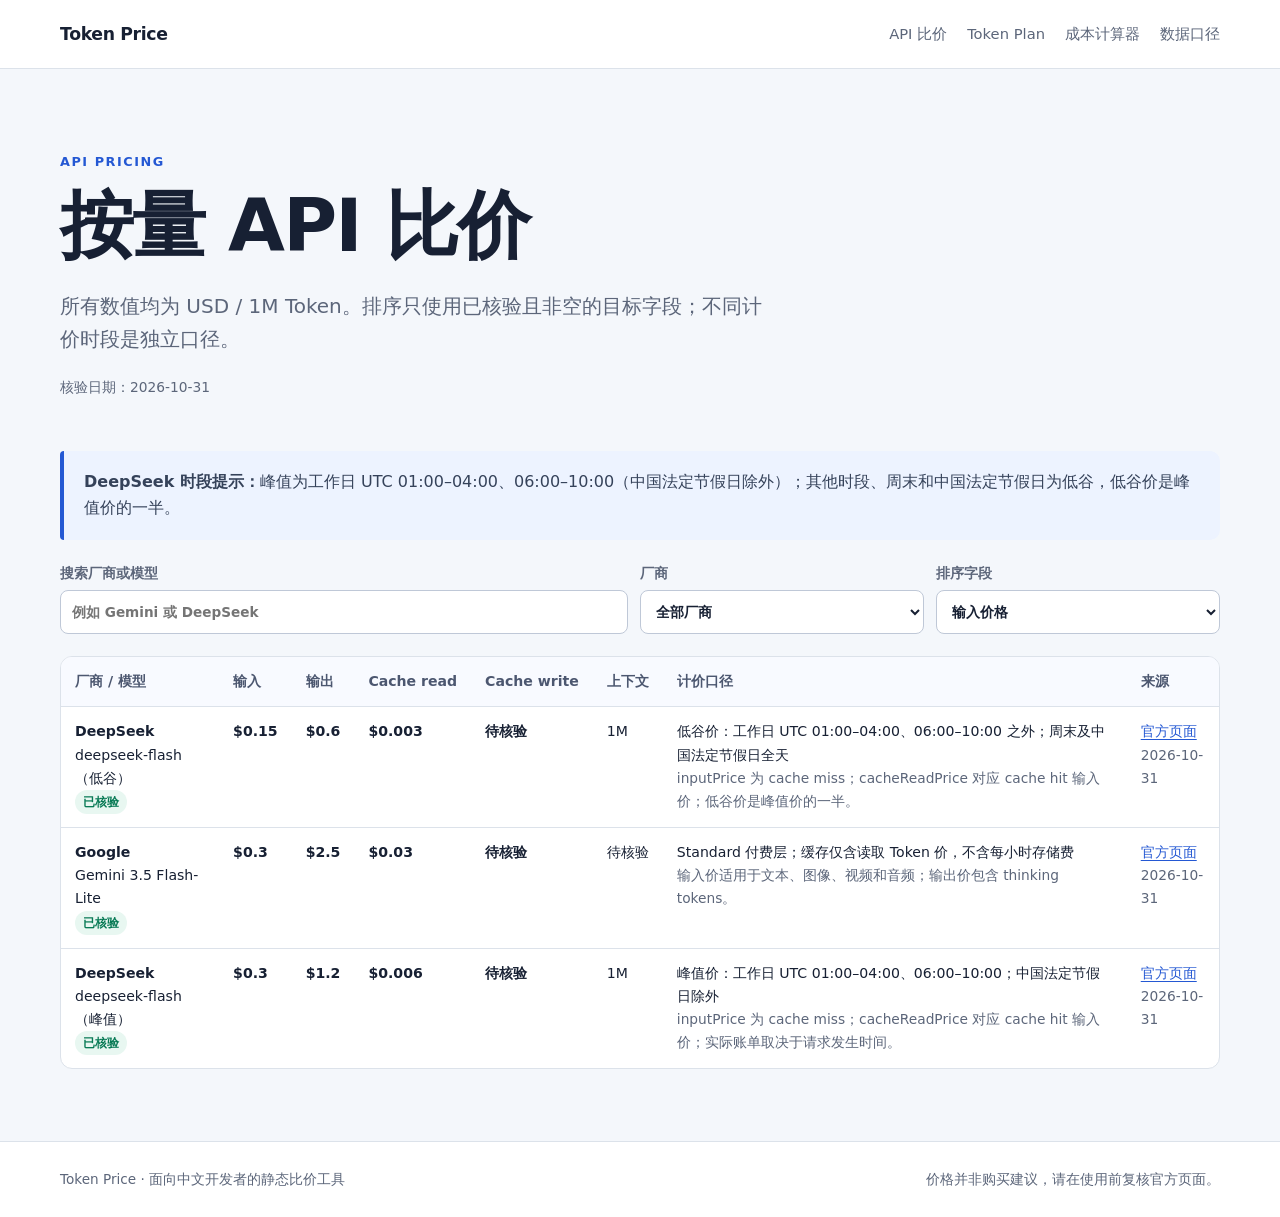
==== api-pricing/index.html @ 172f6dd5 "feat: 发布 token-price v0.1.0 静态站点" ====
<!DOCTYPE html><html lang="zh-CN"><head><meta charset="UTF-8"><meta name="viewport" content="width=device-width, initial-scale=1"><meta name="description" content="按厂商、模型和计价字段筛选排序已核验 AI API 价格。"><meta name="generator" content="Astro v7.4.4"><link rel="icon" href="/favicon.svg" type="image/svg+xml"><title>API 比价 | Token Price</title><link rel="stylesheet" href="/_astro/data.DtbCJiMZ.css"></head><body><header class="site-header"><nav class="shell nav" aria-label="主导航"><a class="brand" href="/">Token Price</a><div class="nav-links"><a href="/api-pricing/">API 比价</a><a href="/plans/">Token Plan</a><a href="/calculator/">成本计算器</a><a href="/methodology/">数据口径</a></div></nav></header><main class="shell"><section class="hero"><div class="eyebrow">API Pricing</div><h1>按量 API 比价</h1><p class="lede">所有数值均为 USD / 1M Token。排序只使用已核验且非空的目标字段；不同计价时段是独立口径。</p><p class="meta">核验日期：2026-10-31</p></section><div class="callout"><p><strong>DeepSeek 时段提示：</strong>峰值为工作日 UTC 01:00–04:00、06:00–10:00（中国法定节假日除外）；其他时段、周末和中国法定节假日为低谷，低谷价是峰值价的一半。</p></div><form class="controls" id="api-controls" aria-label="API 价格筛选"><label>搜索厂商或模型<input type="search" name="query" placeholder="例如 Gemini 或 DeepSeek"></label><label>厂商<select name="provider"><option value="">全部厂商</option><option value="DeepSeek">DeepSeek</option><option value="Google">Google</option></select></label><label>排序字段<select name="sort"><option value="inputPrice">输入价格</option><option value="outputPrice">输出价格</option><option value="cacheReadPrice">Cache read</option><option value="cacheWritePrice">Cache write</option></select></label></form><div class="table-wrap"><table><thead><tr><th>厂商 / 模型</th><th>输入</th><th>输出</th><th>Cache read</th><th>Cache write</th><th>上下文</th><th>计价口径</th><th>来源</th></tr></thead><tbody id="api-rows"><tr data-id="google-gemini-3-5-flash-lite-standard"><td><strong>Google</strong><br>Gemini 3.5 Flash-Lite<br><span class="badge">已核验</span></td><td class="price">$0.3</td><td class="price">$2.5</td><td class="price">$0.03</td><td class="price">待核验</td><td>待核验</td><td>Standard 付费层；缓存仅含读取 Token 价，不含每小时存储费<br><span class="meta">输入价适用于文本、图像、视频和音频；输出价包含 thinking tokens。</span></td><td><a href="https://ai.google.dev/gemini-api/docs/pricing" rel="noreferrer" target="_blank">官方页面</a><br><span class="meta">2026-10-31</span></td></tr><tr data-id="deepseek-flash-off-peak"><td><strong>DeepSeek</strong><br>deepseek-flash（低谷）<br><span class="badge">已核验</span></td><td class="price">$0.15</td><td class="price">$0.6</td><td class="price">$0.003</td><td class="price">待核验</td><td>1M</td><td>低谷价：工作日 UTC 01:00–04:00、06:00–10:00 之外；周末及中国法定节假日全天<br><span class="meta">inputPrice 为 cache miss；cacheReadPrice 对应 cache hit 输入价；低谷价是峰值价的一半。</span></td><td><a href="https://api-docs.deepseek.com/quick_start/pricing" rel="noreferrer" target="_blank">官方页面</a><br><span class="meta">2026-10-31</span></td></tr><tr data-id="deepseek-flash-peak"><td><strong>DeepSeek</strong><br>deepseek-flash（峰值）<br><span class="badge">已核验</span></td><td class="price">$0.3</td><td class="price">$1.2</td><td class="price">$0.006</td><td class="price">待核验</td><td>1M</td><td>峰值价：工作日 UTC 01:00–04:00、06:00–10:00；中国法定节假日除外<br><span class="meta">inputPrice 为 cache miss；cacheReadPrice 对应 cache hit 输入价；实际账单取决于请求发生时间。</span></td><td><a href="https://api-docs.deepseek.com/quick_start/pricing" rel="noreferrer" target="_blank">官方页面</a><br><span class="meta">2026-10-31</span></td></tr></tbody></table></div><p id="api-empty" class="meta" hidden>没有符合当前筛选条件的条目。</p><script id="api-data" type="application/json">[{"id":"google-gemini-3-5-flash-lite-standard","provider":"Google","model":"Gemini 3.5 Flash-Lite","currency":"USD","unit":"per_1m_tokens","inputPrice":0.3,"outputPrice":2.5,"cacheReadPrice":0.03,"cacheWritePrice":null,"contextTokens":null,"sourceUrl":"https://ai.google.dev/gemini-api/docs/pricing","verifiedAt":"2026-10-31","status":"verified","pricingCondition":"Standard 付费层；缓存仅含读取 Token 价，不含每小时存储费","notes":"输入价适用于文本、图像、视频和音频；输出价包含 thinking tokens。"},{"id":"deepseek-flash-off-peak","provider":"DeepSeek","model":"deepseek-flash（低谷）","currency":"USD","unit":"per_1m_tokens","inputPrice":0.15,"outputPrice":0.6,"cacheReadPrice":0.003,"cacheWritePrice":null,"contextTokens":1000000,"sourceUrl":"https://api-docs.deepseek.com/quick_start/pricing","verifiedAt":"2026-10-31","status":"verified","pricingCondition":"低谷价：工作日 UTC 01:00–04:00、06:00–10:00 之外；周末及中国法定节假日全天","notes":"inputPrice 为 cache miss；cacheReadPrice 对应 cache hit 输入价；低谷价是峰值价的一半。"},{"id":"deepseek-flash-peak","provider":"DeepSeek","model":"deepseek-flash（峰值）","currency":"USD","unit":"per_1m_tokens","inputPrice":0.3,"outputPrice":1.2,"cacheReadPrice":0.006,"cacheWritePrice":null,"contextTokens":1000000,"sourceUrl":"https://api-docs.deepseek.com/quick_start/pricing","verifiedAt":"2026-10-31","status":"verified","pricingCondition":"峰值价：工作日 UTC 01:00–04:00、06:00–10:00；中国法定节假日除外","notes":"inputPrice 为 cache miss；cacheReadPrice 对应 cache hit 输入价；实际账单取决于请求发生时间。"}]</script><script type="module" src="/_astro/api-pricing.astro_astro_type_script_index_0_lang.ef1bmYgK.js"></script></main><footer class="site-footer"><div class="shell footer-row"><p>Token Price · 面向中文开发者的静态比价工具</p><p>价格并非购买建议，请在使用前复核官方页面。</p></div></footer></body></html>
---- _astro/data.DtbCJiMZ.css ----
:root{color-scheme:light;--ink:#172033;--muted:#5c667a;--line:#dce2ea;--paper:#fff;--wash:#f4f7fb;--brand:#2458d3;--brand-dark:#173b91;--good:#087a55;font-family:Inter,ui-sans-serif,system-ui,-apple-system,BlinkMacSystemFont,Segoe UI,sans-serif}*{box-sizing:border-box}html{background:var(--wash);color:var(--ink)}body{min-width:300px;margin:0;line-height:1.65}a{color:var(--brand);text-underline-offset:3px}a:hover{color:var(--brand-dark)}.shell{width:min(1160px,100% - 32px);margin-inline:auto}.site-header{border-bottom:1px solid var(--line);background:#fffffff5}.nav{justify-content:space-between;align-items:center;gap:24px;min-height:68px;display:flex}.brand{color:var(--ink);letter-spacing:-.02em;font-size:1.08rem;font-weight:800;text-decoration:none}.nav-links{flex-wrap:wrap;gap:8px 20px;display:flex}.nav-links a{color:var(--muted);font-size:.92rem;text-decoration:none}main{min-height:calc(100vh - 160px);padding-block:52px 72px}.hero{max-width:850px;padding-block:30px 38px}.eyebrow{color:var(--brand);letter-spacing:.12em;text-transform:uppercase;font-size:.8rem;font-weight:750}h1,h2,h3{letter-spacing:-.025em;line-height:1.2}h1{margin:10px 0 18px;font-size:clamp(2.25rem,6vw,4.6rem)}h2{margin-top:0;font-size:clamp(1.45rem,3vw,2rem)}p{color:var(--muted)}.lede{max-width:720px;font-size:clamp(1.05rem,2vw,1.25rem)}.meta{color:var(--muted);font-size:.86rem}.grid{grid-template-columns:repeat(2,minmax(0,1fr));gap:20px;display:grid}.card{background:var(--paper);border:1px solid var(--line);border-radius:14px;padding:24px;box-shadow:0 8px 24px #182a4d0a}.card h2,.card h3{margin-top:0}.button{background:var(--brand);color:#fff;cursor:pointer;border:0;border-radius:8px;padding:10px 15px;font-weight:700;text-decoration:none;display:inline-block}.button:hover{background:var(--brand-dark);color:#fff}.section{margin-top:42px}.stats{border:1px solid var(--line);background:var(--line);border-radius:12px;grid-template-columns:repeat(3,1fr);gap:1px;display:grid;overflow:hidden}.stat{background:#fff;padding:20px}.stat strong{font-size:1.35rem;display:block}.controls{grid-template-columns:2fr 1fr 1fr;gap:12px;margin:22px 0;display:grid}label{color:var(--muted);gap:6px;font-size:.85rem;font-weight:650;display:grid}input,select{width:100%;min-height:44px;color:var(--ink);font:inherit;background:#fff;border:1px solid #bfc8d7;border-radius:8px;padding:9px 11px}input:focus,select:focus{border-color:var(--brand);outline:3px solid #2458d326}.table-wrap{border:1px solid var(--line);background:#fff;border-radius:12px;overflow-x:auto}table{border-collapse:collapse;width:100%;min-width:930px;font-size:.88rem}th,td{text-align:left;vertical-align:top;border-bottom:1px solid var(--line);padding:13px 14px}th{color:#4c5770;white-space:nowrap;background:#f8faff}tbody tr:last-child td{border-bottom:0}.price{font-variant-numeric:tabular-nums;white-space:nowrap;font-weight:700}.badge{color:var(--good);background:#e8f7f1;border-radius:999px;padding:2px 8px;font-size:.76rem;font-weight:750;display:inline-block}.callout{border-left:4px solid var(--brand);background:#edf3ff;border-radius:4px 10px 10px 4px;padding:18px 20px}.callout p{color:#35425a;margin:0}.empty{text-align:center;background:#fff;border:1px dashed #afbacb;border-radius:14px;padding:clamp(40px,9vw,90px) 24px}.empty p{max-width:600px;margin-inline:auto}.calculator{grid-template-columns:1fr 1fr;gap:24px;display:grid}.usage-grid{grid-template-columns:1fr 1fr;gap:14px;display:grid}.result{color:#fff;background:#172b56;border-radius:14px;align-content:center;min-height:220px;padding:28px;display:grid}.result p{color:#cbd7ef}.result-output{font-variant-numeric:tabular-nums;font-size:clamp(1.8rem,5vw,3rem);font-weight:800}.prose{max-width:780px}.prose section{padding-top:22px}.site-footer{border-top:1px solid var(--line);background:#fff;padding:26px 0}.footer-row{flex-wrap:wrap;justify-content:space-between;gap:20px;display:flex}.footer-row p{margin:0;font-size:.85rem}[hidden]{display:none!important}@media (width<=760px){.nav{flex-direction:column;align-items:flex-start;gap:8px;padding-block:15px}main{padding-top:28px}.grid,.calculator,.stats,.controls,.usage-grid{grid-template-columns:1fr}.shell{width:min(100% - 22px,1160px)}.card{padding:19px}}
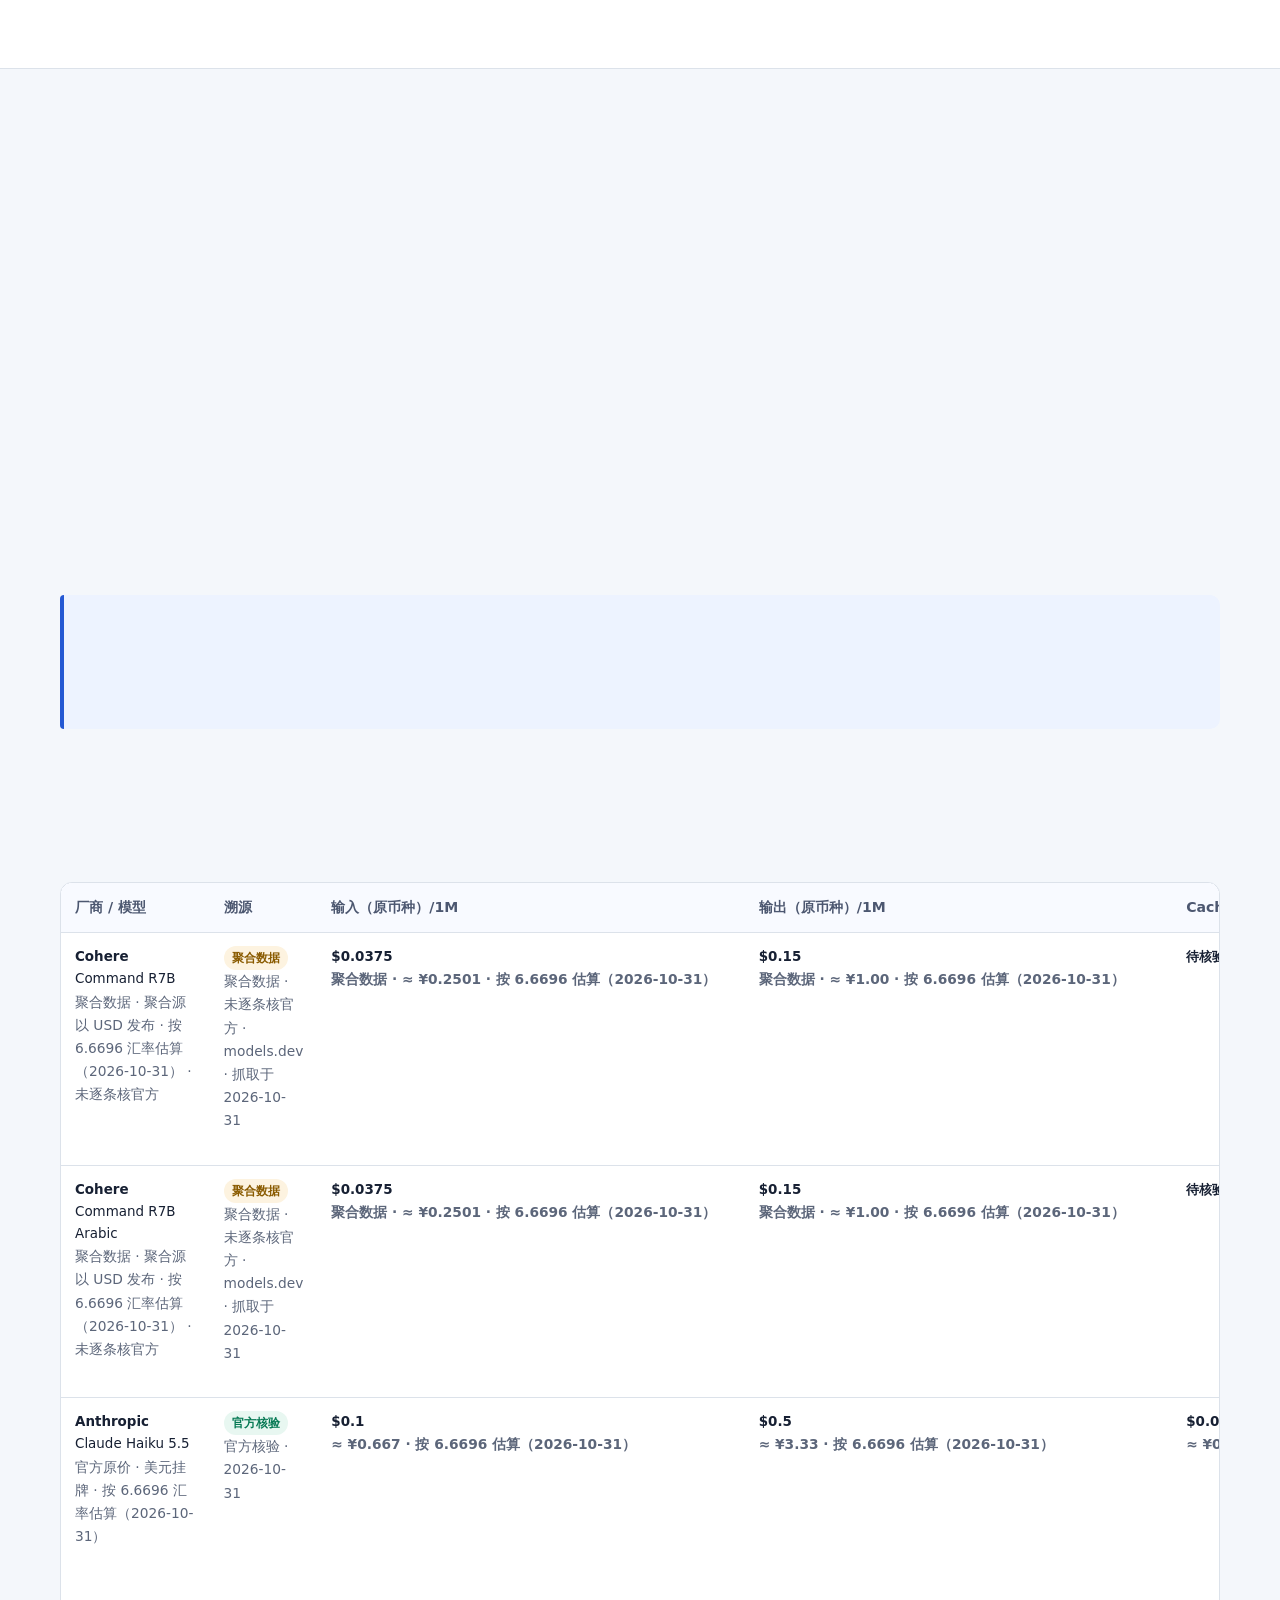
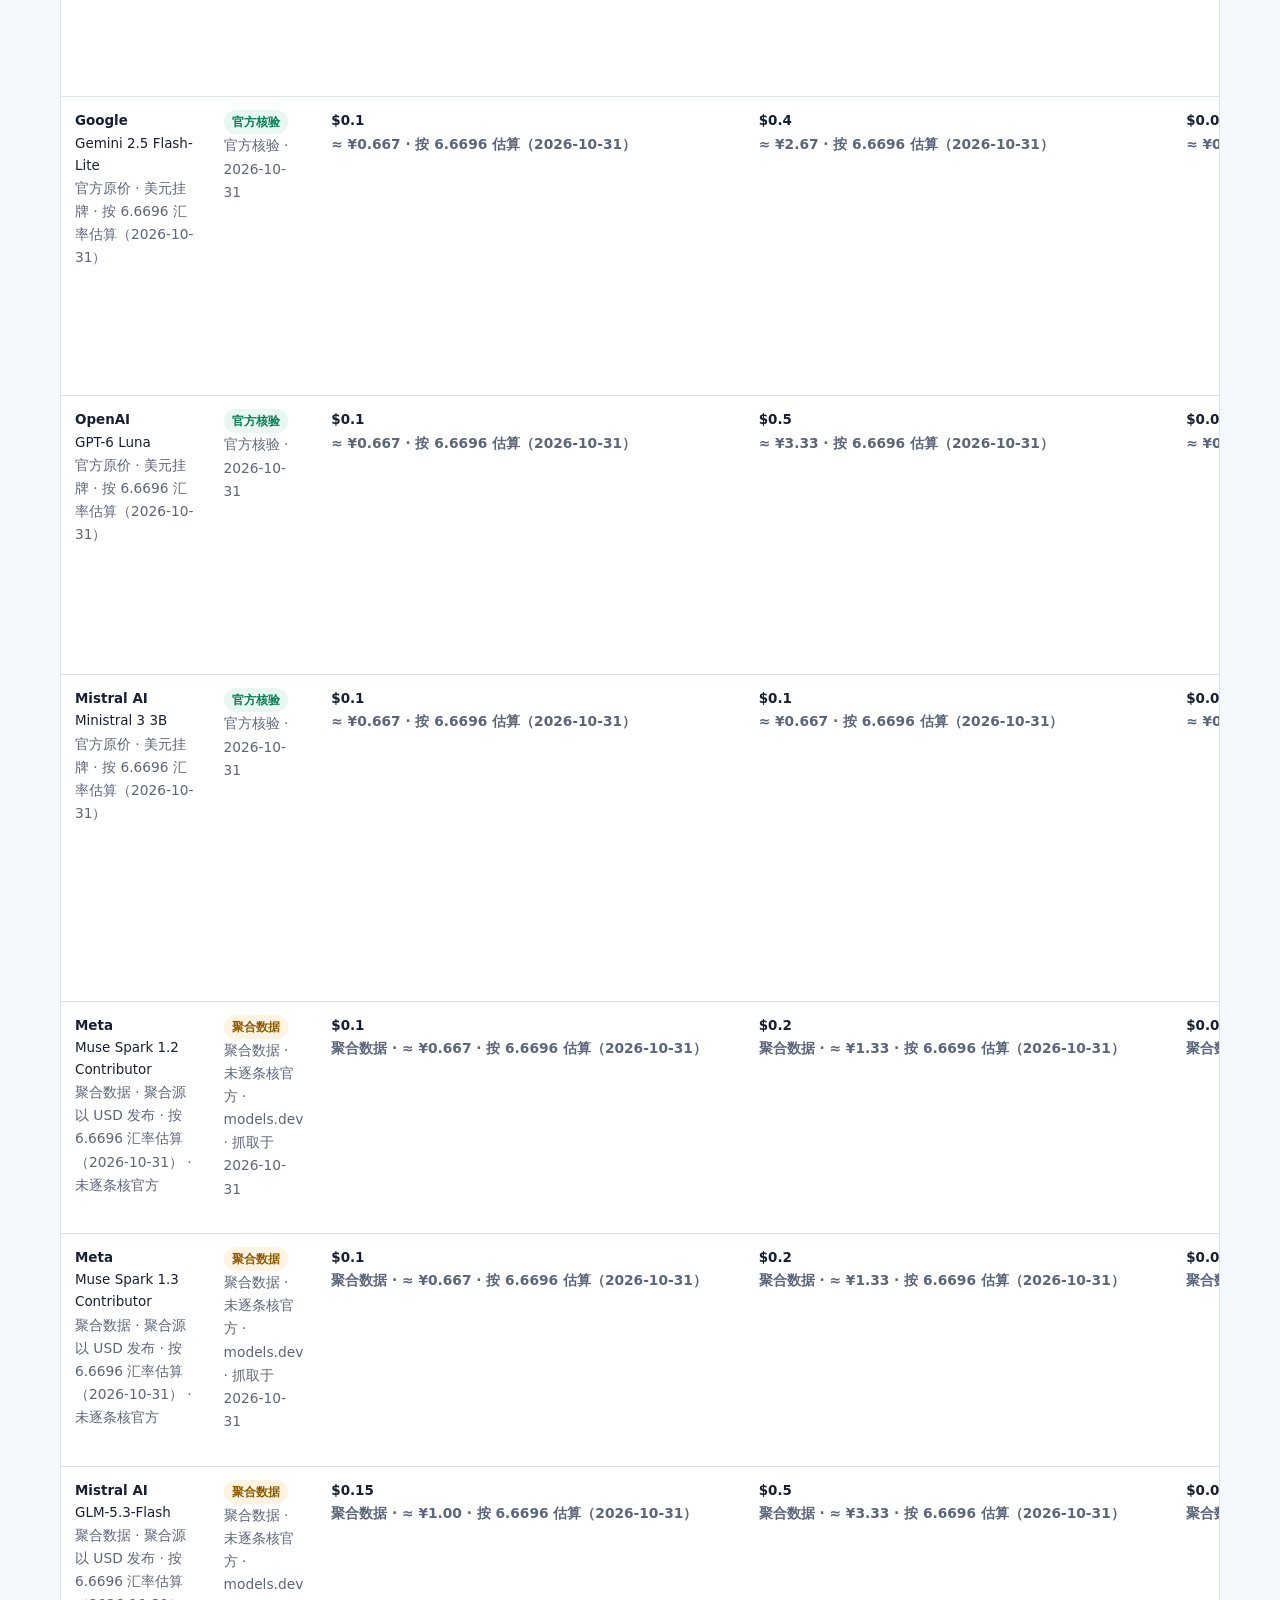
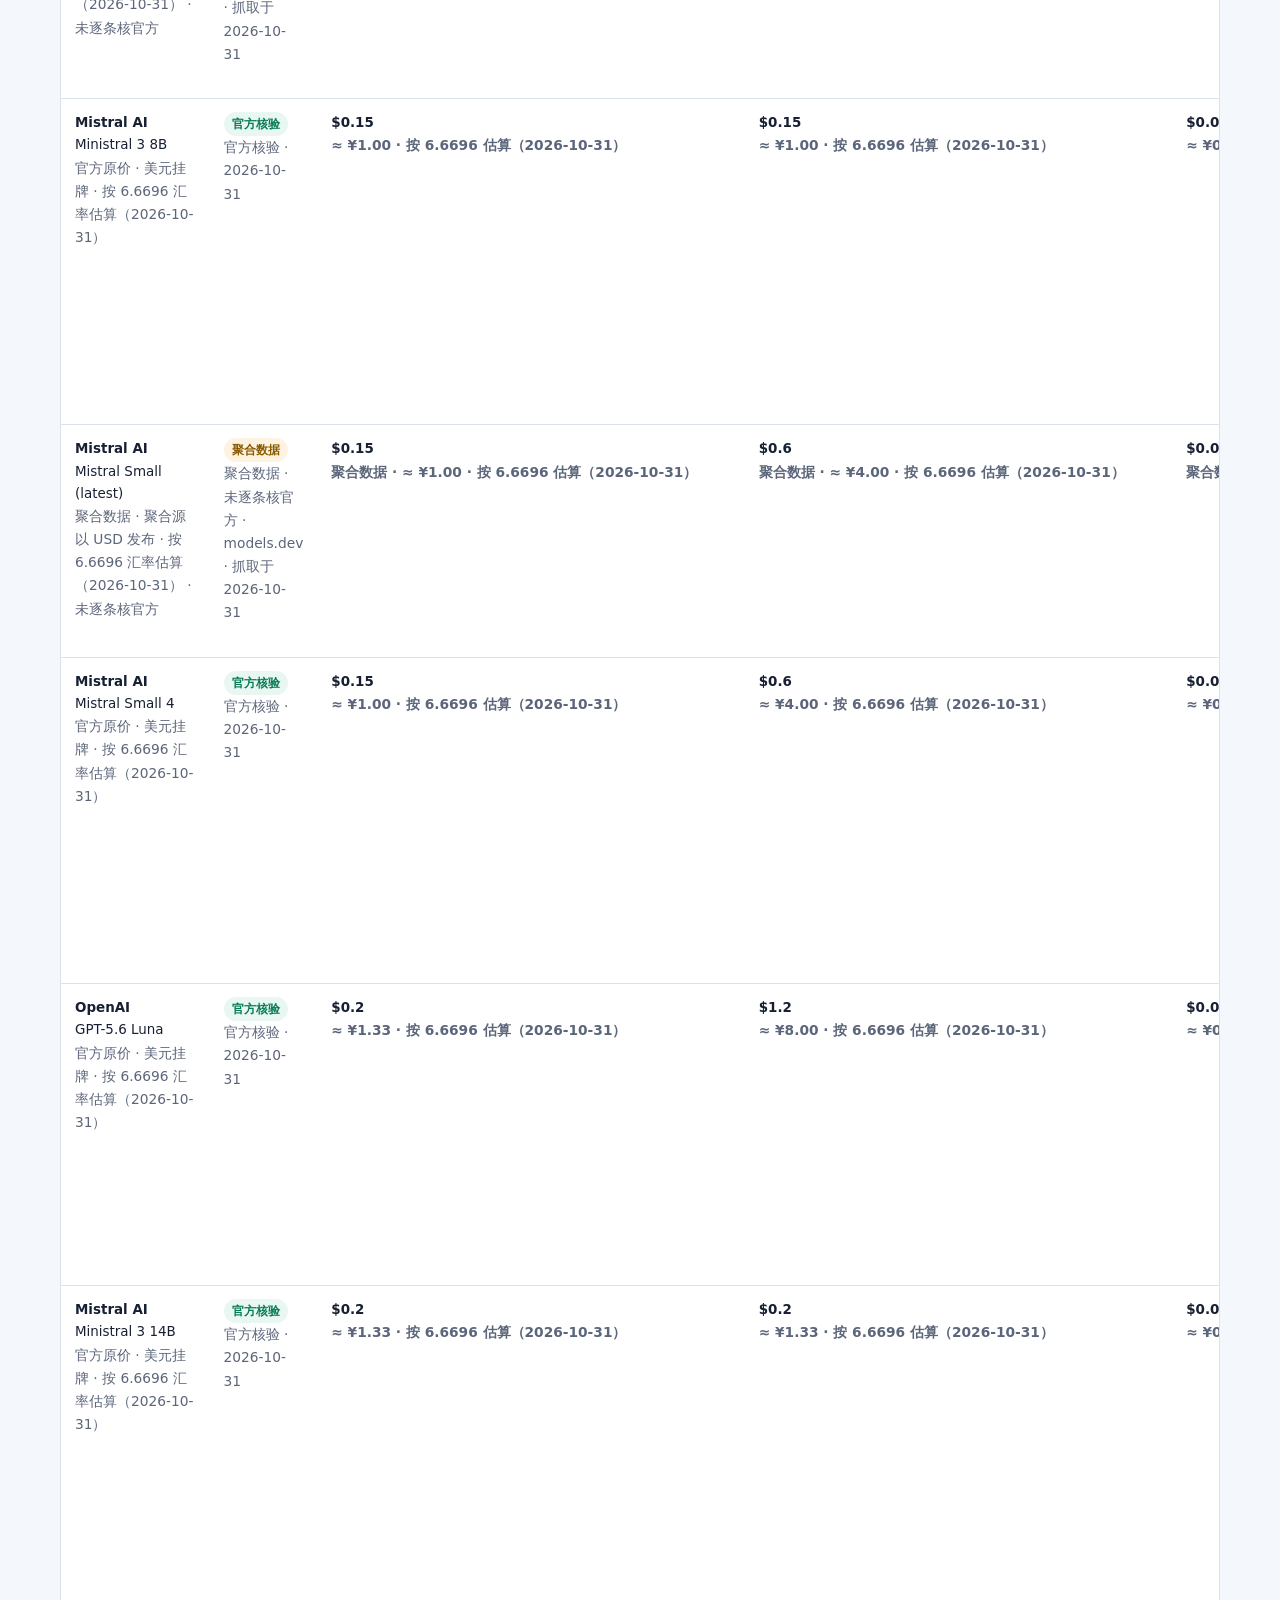
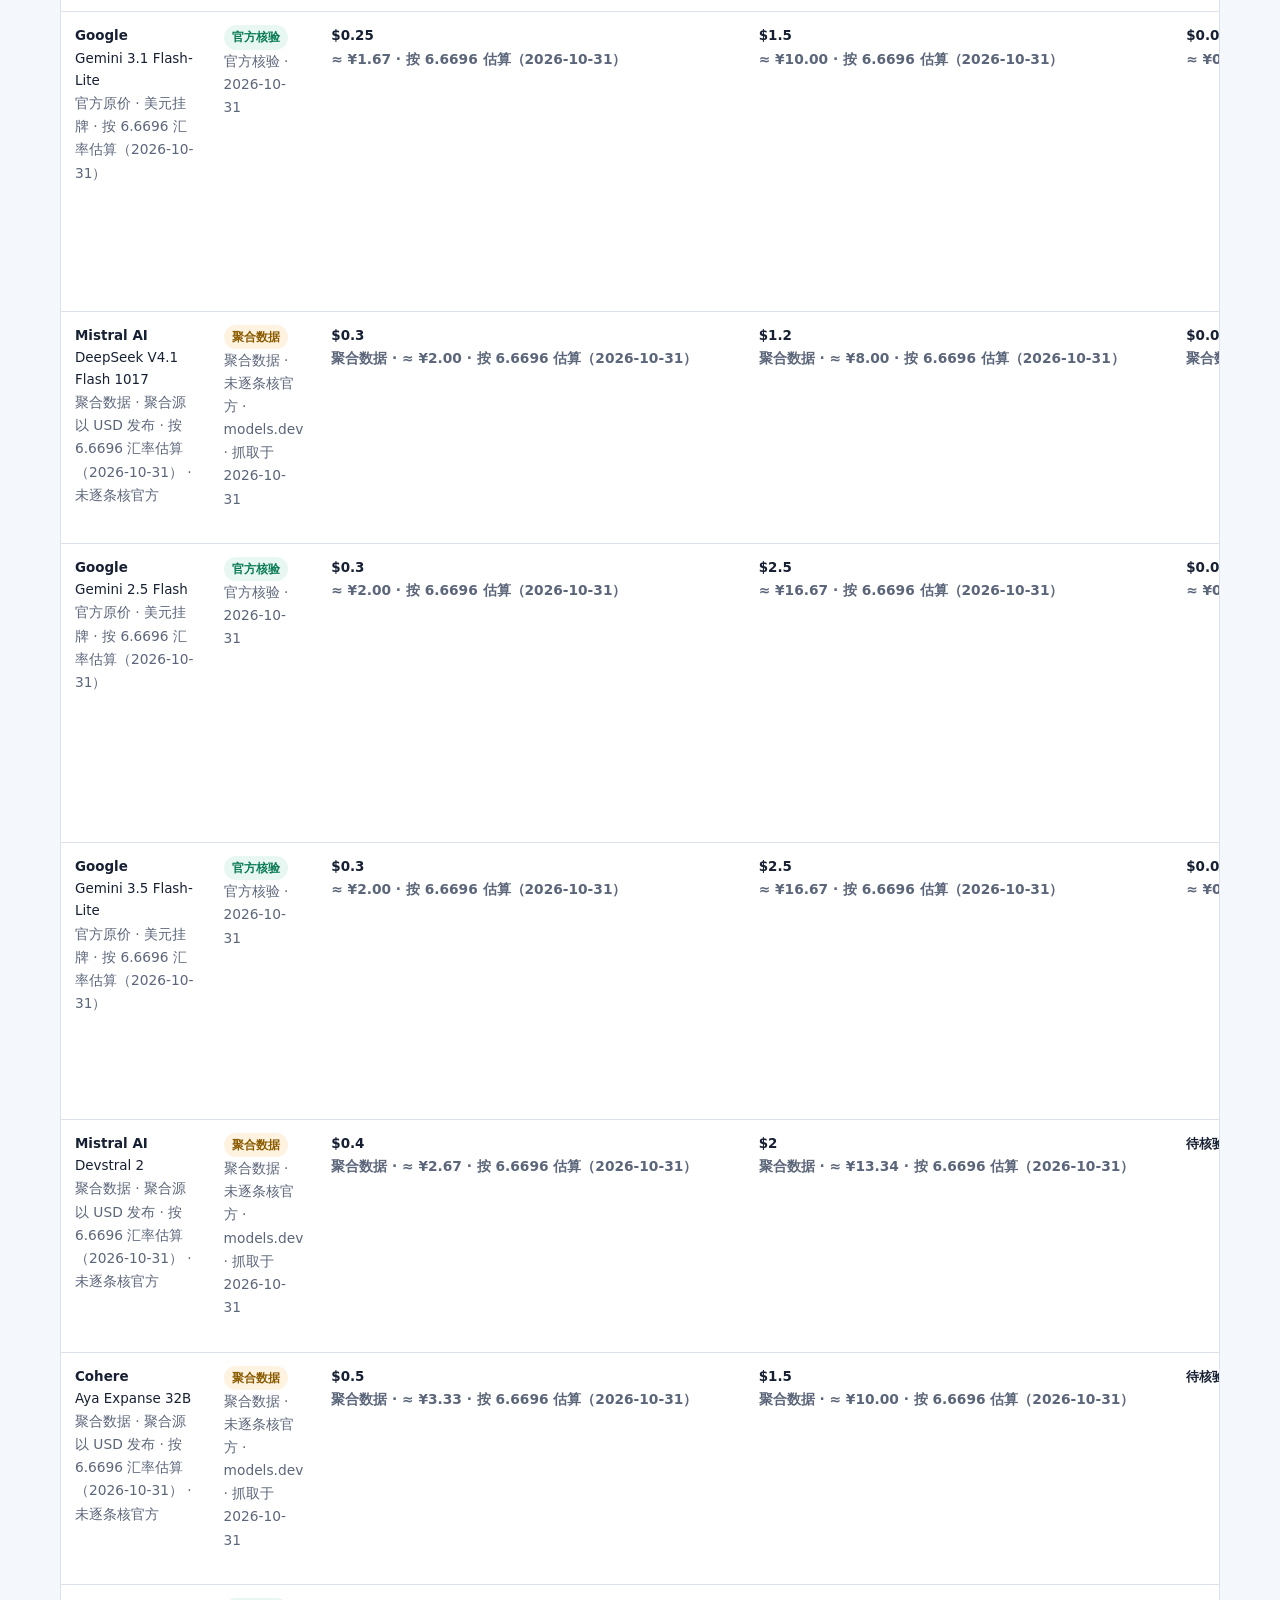
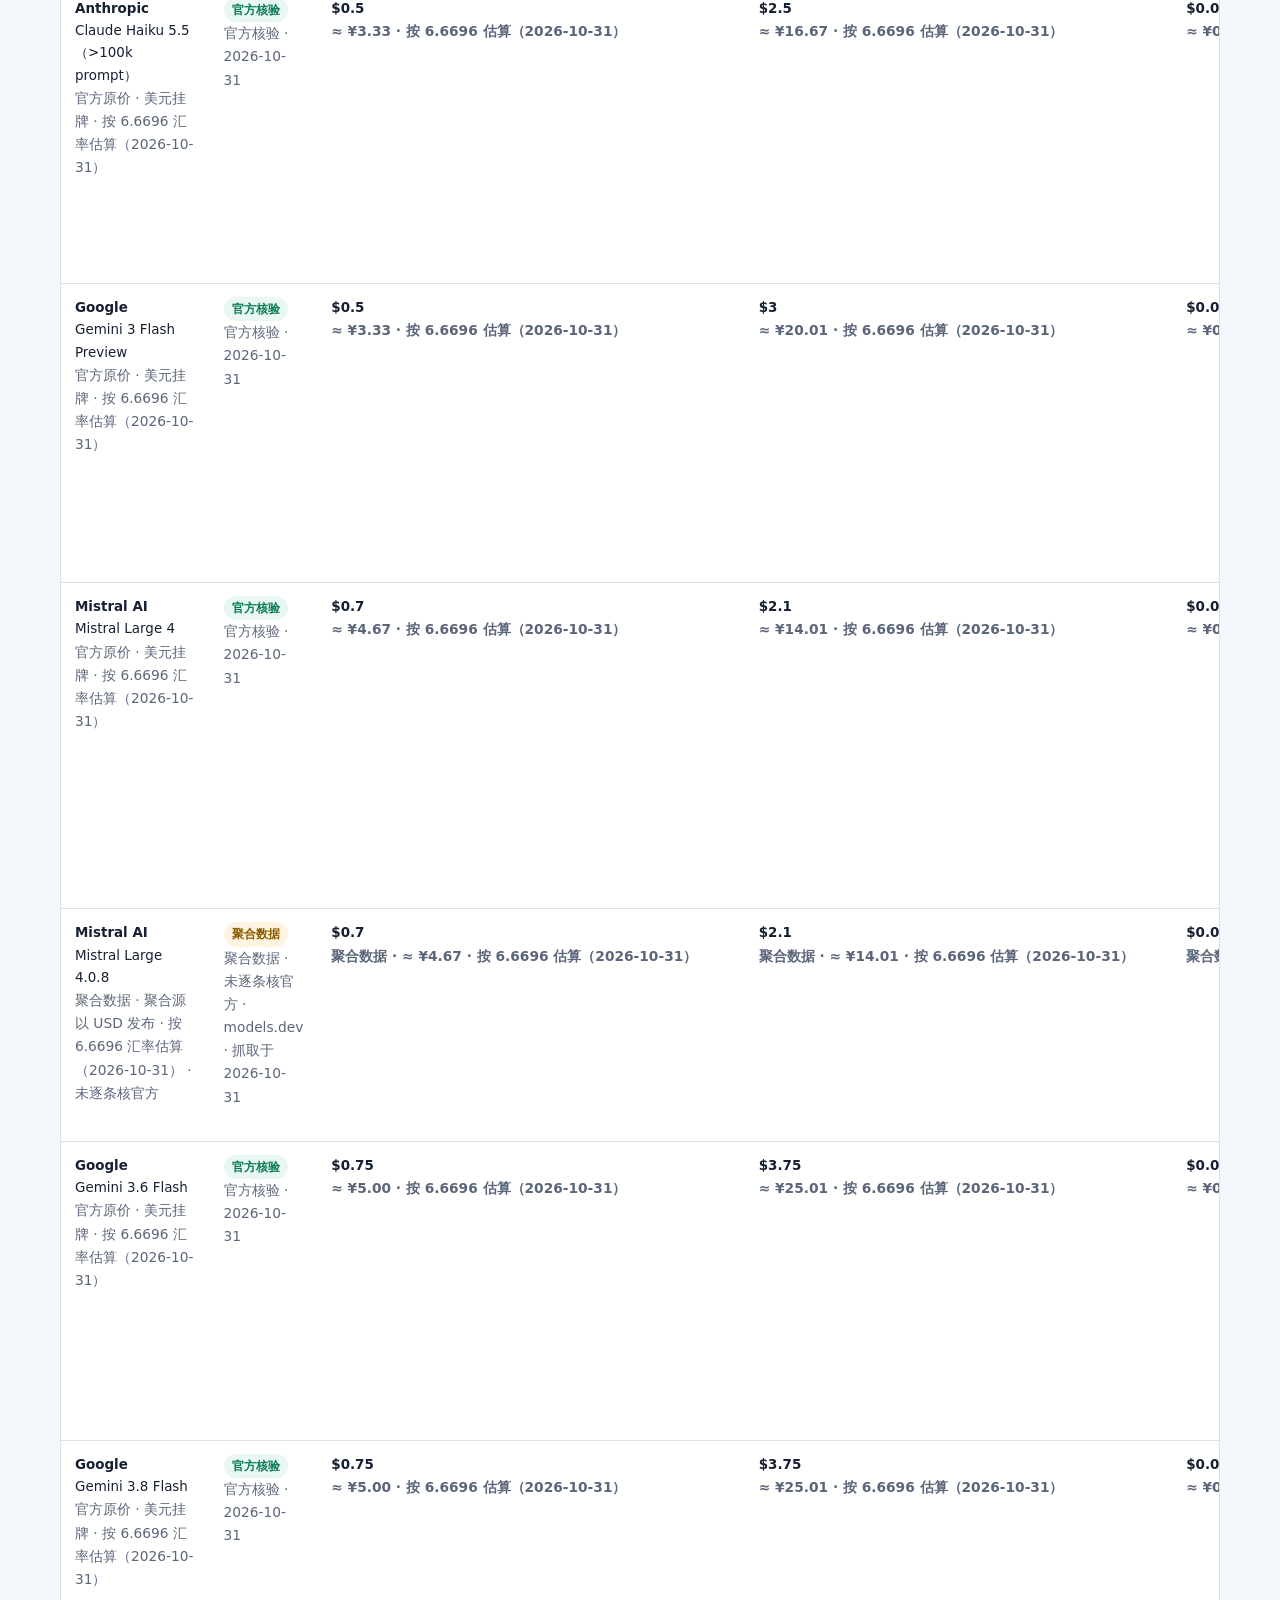
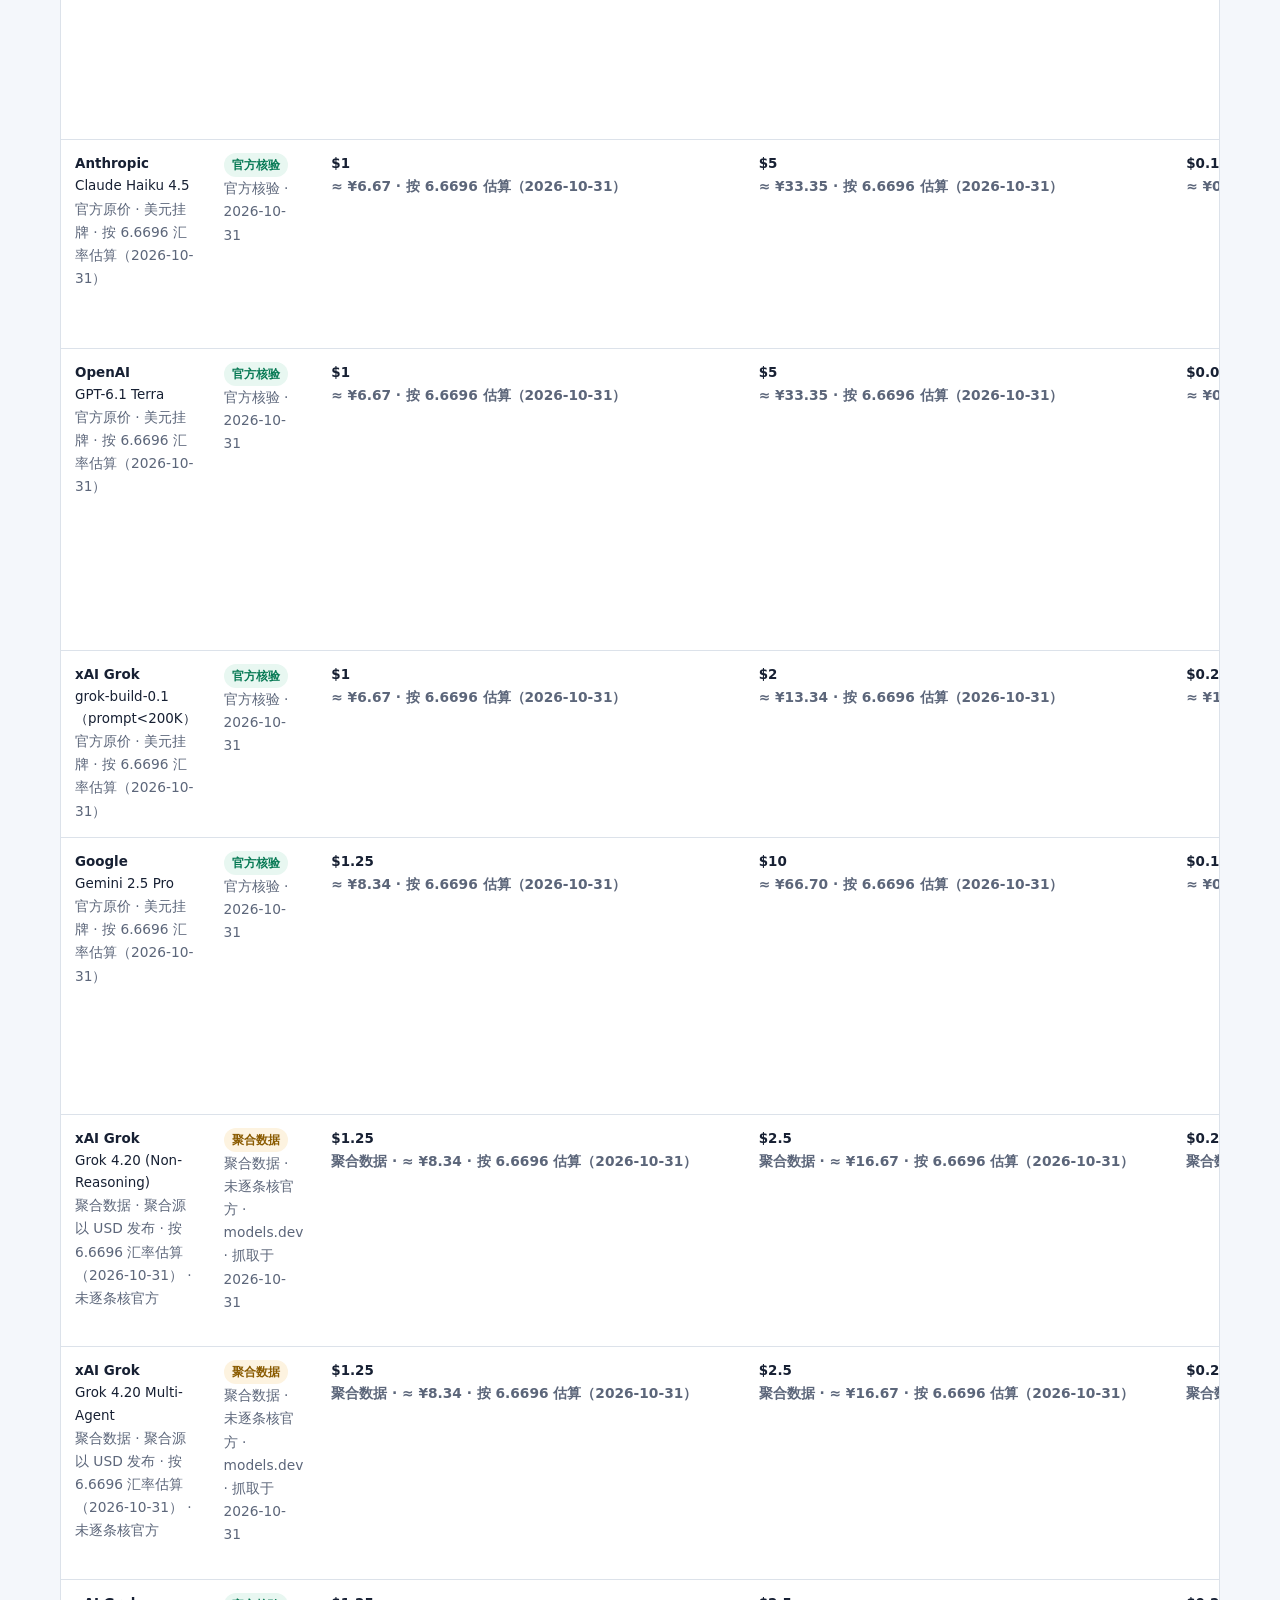
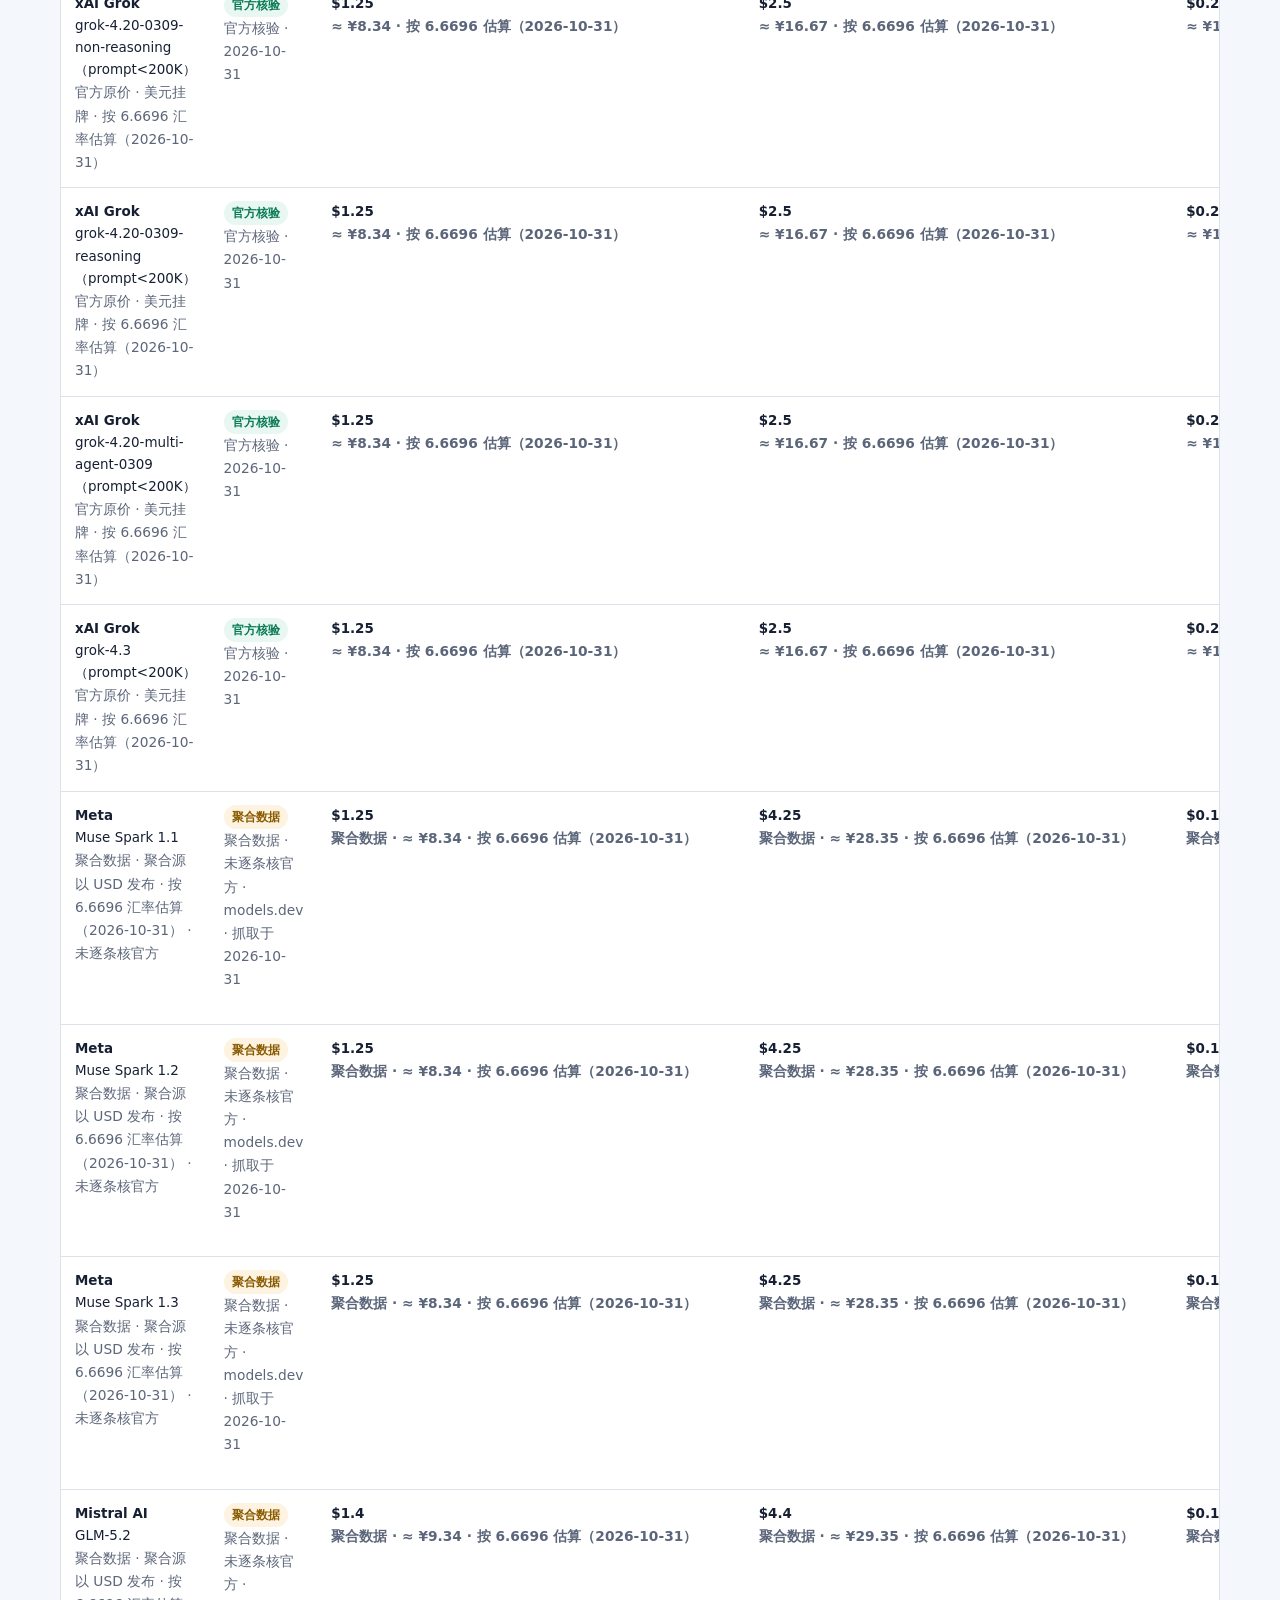
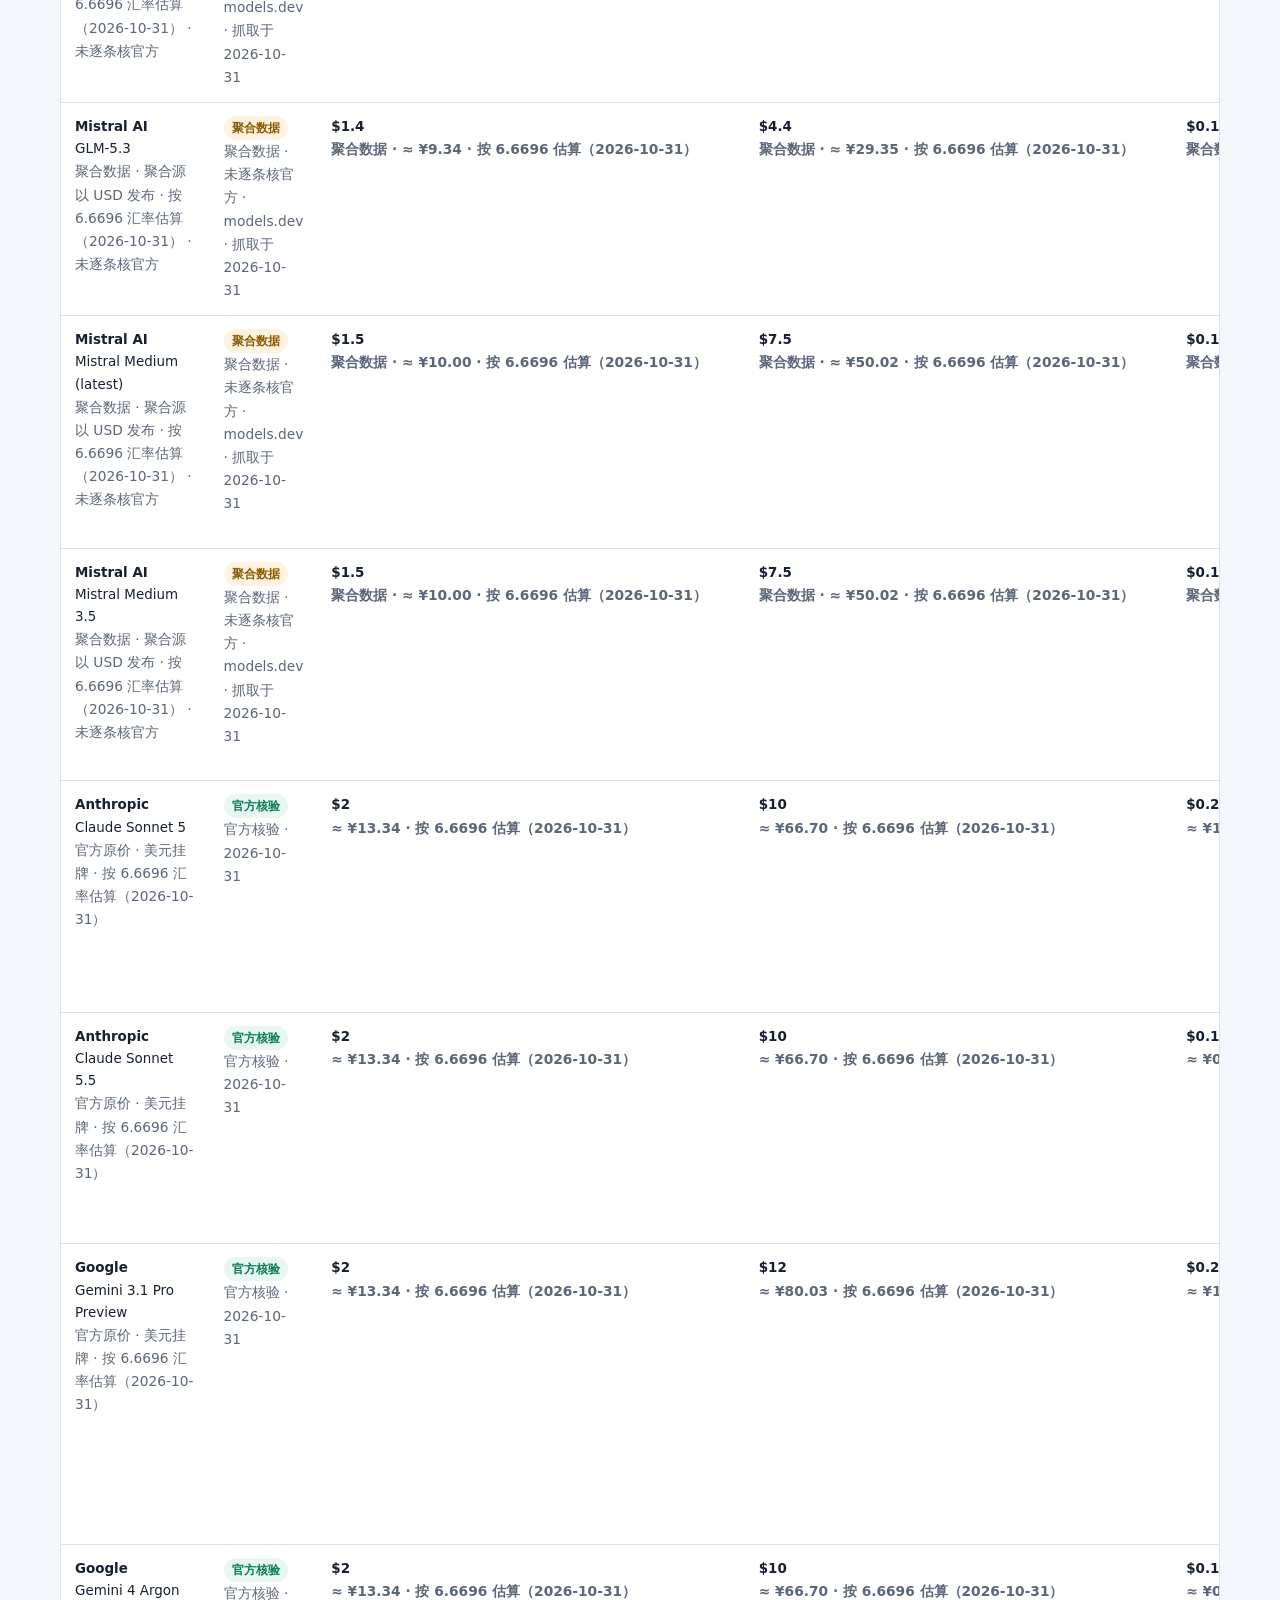
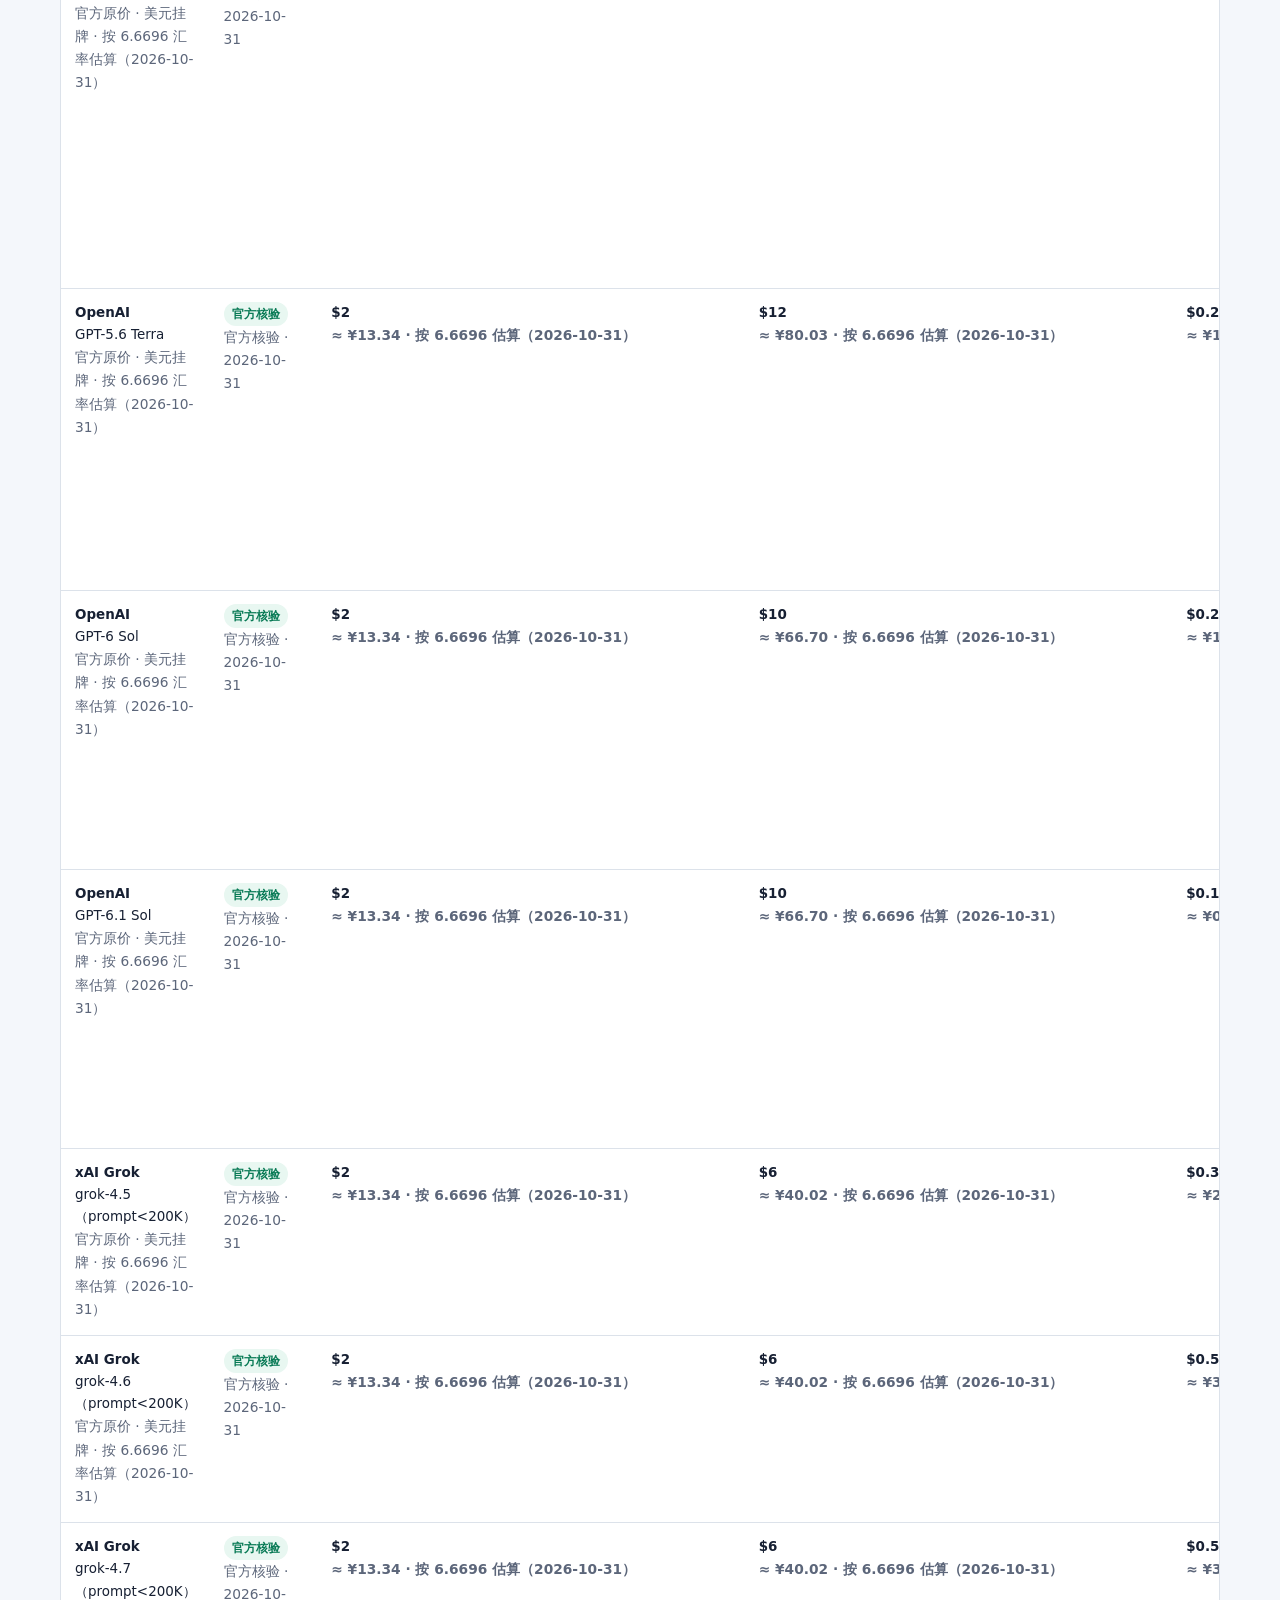
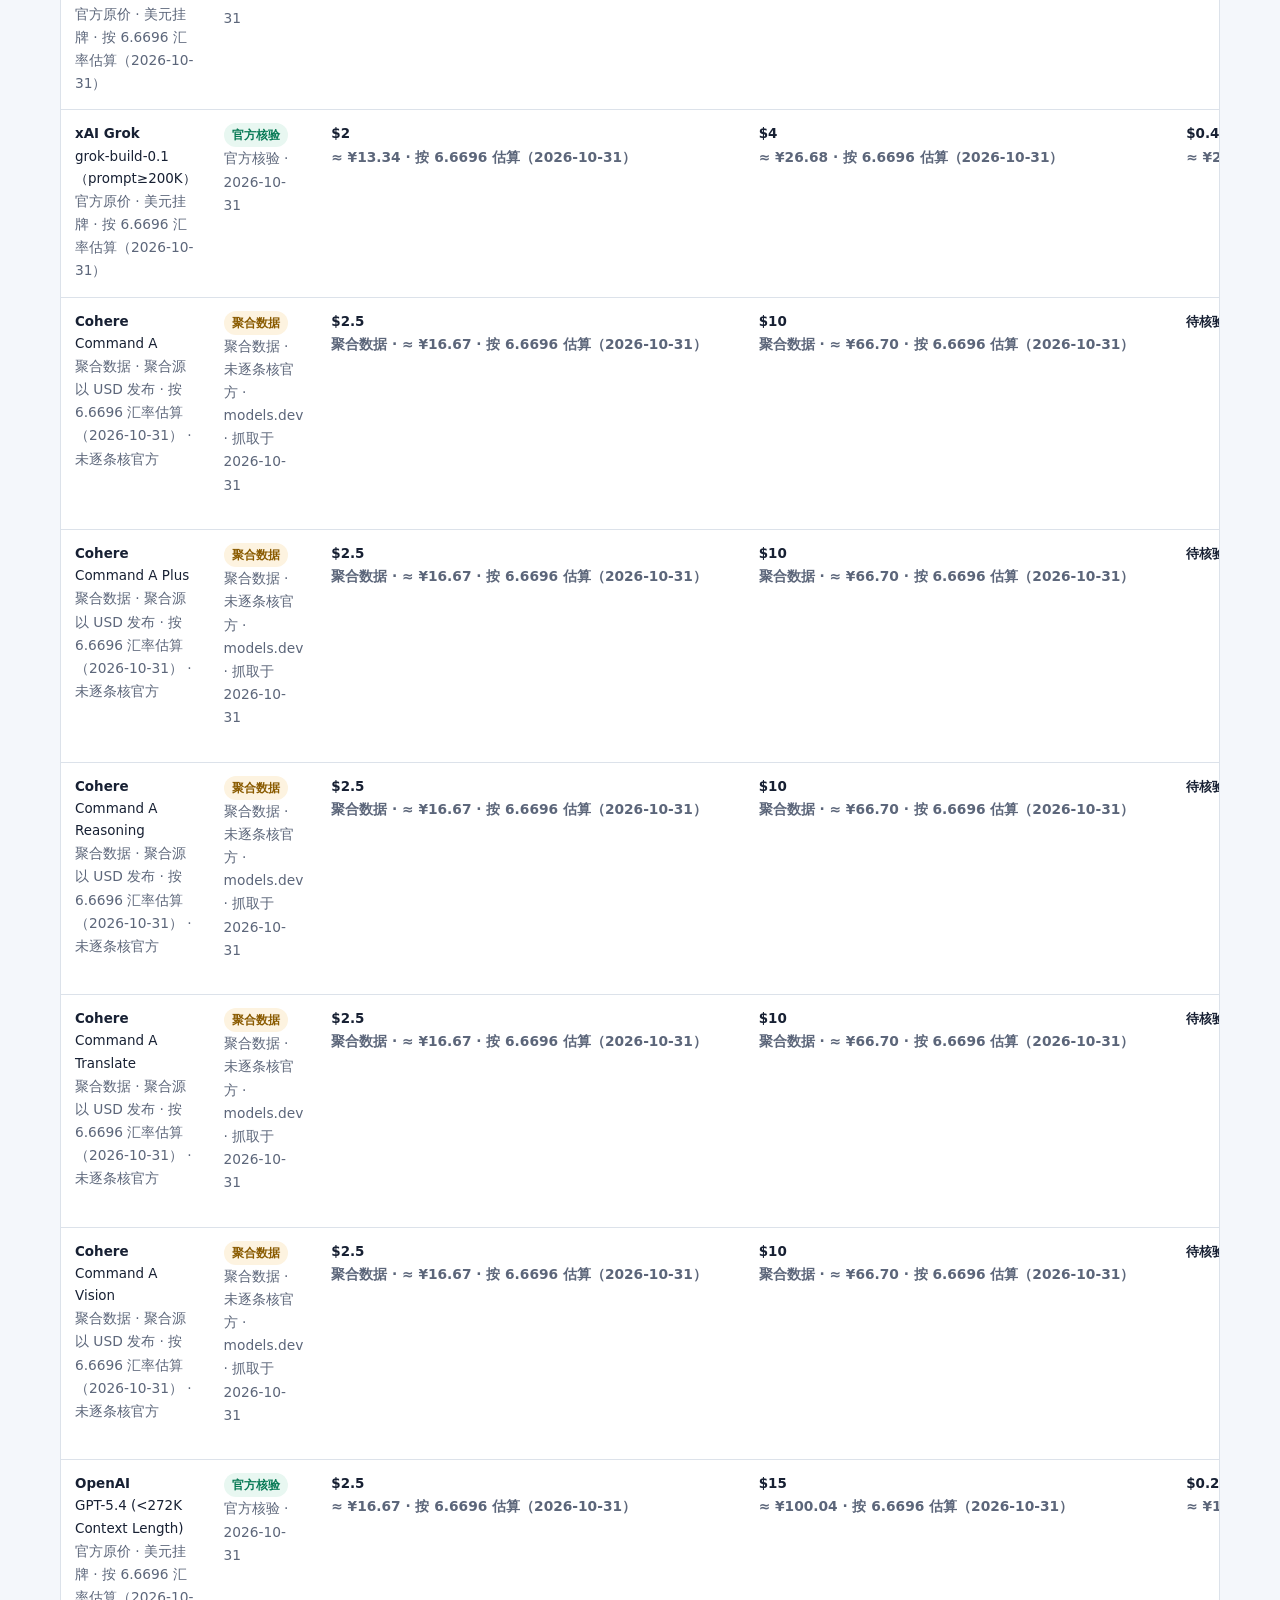
==== commit df365830: "deploy: token-price vunknown (2026-10-31 20:48)" ====
--- a/api-pricing/index.html
+++ b/api-pricing/index.html
@@ -1 +1 @@
-<!DOCTYPE html><html lang="zh-CN"><head><meta charset="UTF-8"><meta name="viewport" content="width=device-width, initial-scale=1"><meta name="description" content="按厂商、模型和计价字段筛选排序已核验 AI API 价格。"><meta name="generator" content="Astro v7.4.4"><link rel="icon" href="/favicon.svg" type="image/svg+xml"><title>API 比价 | Token Price</title><link rel="stylesheet" href="/_astro/data.DtbCJiMZ.css"></head><body><header class="site-header"><nav class="shell nav" aria-label="主导航"><a class="brand" href="/">Token Price</a><div class="nav-links"><a href="/api-pricing/">API 比价</a><a href="/plans/">Token Plan</a><a href="/calculator/">成本计算器</a><a href="/methodology/">数据口径</a></div></nav></header><main class="shell"><section class="hero"><div class="eyebrow">API Pricing</div><h1>按量 API 比价</h1><p class="lede">所有数值均为 USD / 1M Token。排序只使用已核验且非空的目标字段；不同计价时段是独立口径。</p><p class="meta">核验日期：2026-10-31</p></section><div class="callout"><p><strong>DeepSeek 时段提示：</strong>峰值为工作日 UTC 01:00–04:00、06:00–10:00（中国法定节假日除外）；其他时段、周末和中国法定节假日为低谷，低谷价是峰值价的一半。</p></div><form class="controls" id="api-controls" aria-label="API 价格筛选"><label>搜索厂商或模型<input type="search" name="query" placeholder="例如 Gemini 或 DeepSeek"></label><label>厂商<select name="provider"><option value="">全部厂商</option><option value="DeepSeek">DeepSeek</option><option value="Google">Google</option></select></label><label>排序字段<select name="sort"><option value="inputPrice">输入价格</option><option value="outputPrice">输出价格</option><option value="cacheReadPrice">Cache read</option><option value="cacheWritePrice">Cache write</option></select></label></form><div class="table-wrap"><table><thead><tr><th>厂商 / 模型</th><th>输入</th><th>输出</th><th>Cache read</th><th>Cache write</th><th>上下文</th><th>计价口径</th><th>来源</th></tr></thead><tbody id="api-rows"><tr data-id="google-gemini-3-5-flash-lite-standard"><td><strong>Google</strong><br>Gemini 3.5 Flash-Lite<br><span class="badge">已核验</span></td><td class="price">$0.3</td><td class="price">$2.5</td><td class="price">$0.03</td><td class="price">待核验</td><td>待核验</td><td>Standard 付费层；缓存仅含读取 Token 价，不含每小时存储费<br><span class="meta">输入价适用于文本、图像、视频和音频；输出价包含 thinking tokens。</span></td><td><a href="https://ai.google.dev/gemini-api/docs/pricing" rel="noreferrer" target="_blank">官方页面</a><br><span class="meta">2026-10-31</span></td></tr><tr data-id="deepseek-flash-off-peak"><td><strong>DeepSeek</strong><br>deepseek-flash（低谷）<br><span class="badge">已核验</span></td><td class="price">$0.15</td><td class="price">$0.6</td><td class="price">$0.003</td><td class="price">待核验</td><td>1M</td><td>低谷价：工作日 UTC 01:00–04:00、06:00–10:00 之外；周末及中国法定节假日全天<br><span class="meta">inputPrice 为 cache miss；cacheReadPrice 对应 cache hit 输入价；低谷价是峰值价的一半。</span></td><td><a href="https://api-docs.deepseek.com/quick_start/pricing" rel="noreferrer" target="_blank">官方页面</a><br><span class="meta">2026-10-31</span></td></tr><tr data-id="deepseek-flash-peak"><td><strong>DeepSeek</strong><br>deepseek-flash（峰值）<br><span class="badge">已核验</span></td><td class="price">$0.3</td><td class="price">$1.2</td><td class="price">$0.006</td><td class="price">待核验</td><td>1M</td><td>峰值价：工作日 UTC 01:00–04:00、06:00–10:00；中国法定节假日除外<br><span class="meta">inputPrice 为 cache miss；cacheReadPrice 对应 cache hit 输入价；实际账单取决于请求发生时间。</span></td><td><a href="https://api-docs.deepseek.com/quick_start/pricing" rel="noreferrer" target="_blank">官方页面</a><br><span class="meta">2026-10-31</span></td></tr></tbody></table></div><p id="api-empty" class="meta" hidden>没有符合当前筛选条件的条目。</p><script id="api-data" type="application/json">[{"id":"google-gemini-3-5-flash-lite-standard","provider":"Google","model":"Gemini 3.5 Flash-Lite","currency":"USD","unit":"per_1m_tokens","inputPrice":0.3,"outputPrice":2.5,"cacheReadPrice":0.03,"cacheWritePrice":null,"contextTokens":null,"sourceUrl":"https://ai.google.dev/gemini-api/docs/pricing","verifiedAt":"2026-10-31","status":"verified","pricingCondition":"Standard 付费层；缓存仅含读取 Token 价，不含每小时存储费","notes":"输入价适用于文本、图像、视频和音频；输出价包含 thinking tokens。"},{"id":"deepseek-flash-off-peak","provider":"DeepSeek","model":"deepseek-flash（低谷）","currency":"USD","unit":"per_1m_tokens","inputPrice":0.15,"outputPrice":0.6,"cacheReadPrice":0.003,"cacheWritePrice":null,"contextTokens":1000000,"sourceUrl":"https://api-docs.deepseek.com/quick_start/pricing","verifiedAt":"2026-10-31","status":"verified","pricingCondition":"低谷价：工作日 UTC 01:00–04:00、06:00–10:00 之外；周末及中国法定节假日全天","notes":"inputPrice 为 cache miss；cacheReadPrice 对应 cache hit 输入价；低谷价是峰值价的一半。"},{"id":"deepseek-flash-peak","provider":"DeepSeek","model":"deepseek-flash（峰值）","currency":"USD","unit":"per_1m_tokens","inputPrice":0.3,"outputPrice":1.2,"cacheReadPrice":0.006,"cacheWritePrice":null,"contextTokens":1000000,"sourceUrl":"https://api-docs.deepseek.com/quick_start/pricing","verifiedAt":"2026-10-31","status":"verified","pricingCondition":"峰值价：工作日 UTC 01:00–04:00、06:00–10:00；中国法定节假日除外","notes":"inputPrice 为 cache miss；cacheReadPrice 对应 cache hit 输入价；实际账单取决于请求发生时间。"}]</script><script type="module" src="/_astro/api-pricing.astro_astro_type_script_index_0_lang.ef1bmYgK.js"></script></main><footer class="site-footer"><div class="shell footer-row"><p>Token Price · 面向中文开发者的静态比价工具</p><p>价格并非购买建议，请在使用前复核官方页面。</p></div></footer></body></html>+<!DOCTYPE html><html lang="zh-CN"><head><meta charset="UTF-8"><meta name="viewport" content="width=device-width, initial-scale=1"><meta name="description" content="AI API 价格表：美元条目以厂商美元原价为主、人民币为按汇率估算的参考值；人民币条目给官方原价，逐条标注溯源等级。"><meta name="generator" content="Astro v7.4.4"><link rel="icon" href="/favicon.svg" type="image/svg+xml"><title>API 比价（原币种原价 + 人民币估算） | Token Price</title><link rel="stylesheet" href="/_astro/BaseLayout.BiSbSPCe.css"></head><body><header class="site-header"><nav class="shell nav" aria-label="主导航"><a class="brand" href="/">Token Price</a><div class="nav-links"><a href="/api-pricing/">API 比价</a><a href="/plans/">Token Plan</a><a href="/calculator/">成本计算器</a><a href="/sources/">数据来源</a><a href="/methodology/">数据口径</a></div></nav></header><main class="shell"><section class="hero"><div class="eyebrow">API Pricing</div><h1>按量 API 比价（原币种原价 + 人民币估算）</h1><p class="lede">主列永远是厂商账单币种的原价：国际厂商显示美元，国内厂商显示人民币。人民币只作为国际厂商的估算副行出现，并标注汇率与日期。表格先按账单币种分组，再在组内按原币种价格升序，不做跨币种的「最便宜」合并排名。</p><p class="meta">官方核验日期：2026-10-31 · 共 168 条口径 / 15 家厂商 · 官方核验 122 条 · 聚合数据 46 条 · 汇率 1 USD = 6.669566 CNY（2026-10-31）</p></section><div class="callout"><p><strong>币种口径：</strong>美元为厂商原价；人民币为按 6.6696 估算的参考值，汇率随时变化，不准确。</p><p>汇率随时变化，人民币数值为按某日汇率估算的参考值，不准确；最终账单以厂商原币种为准。</p><p class="meta">官方核验条目里，人民币挂牌的即官方原价；美元挂牌的只给美元原价，人民币一律标「≈」与「估算」。聚合数据由聚合源以 USD 发布（国内厂商的数值折算自人民币挂牌价），一律标注「聚合数据」，不标「官方原价」。</p></div><form class="controls controls-wide" id="api-controls" aria-label="API 价格筛选"><label>搜索厂商或模型<input type="search" name="query" placeholder="例如 qwen、Gemini、deepseek"></label><label>厂商<select name="provider"><option value="">全部厂商</option><option value="deepseek">DeepSeek</option><option value="aliyun">阿里云百炼</option><option value="volcengine">火山方舟</option><option value="minimax">MiniMax</option><option value="moonshot">月之暗面 Kimi</option><option value="zhipu">智谱 GLM</option><option value="xiaomi">小米 MiMo</option><option value="stepfun">阶跃星辰 StepFun</option><option value="anthropic">Anthropic</option><option value="google">Google</option><option value="openai">OpenAI</option><option value="xai">xAI Grok</option><option value="mistral">Mistral AI</option><option value="cohere">Cohere</option><option value="meta">Meta</option></select></label><label>溯源<select name="provenance"><option value="all">全部</option><option value="official">官方核验</option><option value="aggregate">聚合数据</option></select></label><label>排序字段<select name="sort"><option value="inputPrice">输入价格（原币种）</option><option value="outputPrice">输出价格（原币种）</option><option value="cacheReadPrice">Cache read（原币种）</option><option value="cacheWritePrice">Cache write（原币种）</option></select></label></form><p class="meta">排序口径：先分组（USD 条目组在前、CNY 条目组在后），组内按原币种价格升序；跨币种不排名。</p><div class="table-wrap"><table class="pricing-table"><thead><tr><th>厂商 / 模型</th><th>溯源</th><th>输入（原币种）/1M</th><th>输出（原币种）/1M</th><th>Cache read（原币种）/1M</th><th>Cache write（原币种）/1M</th><th>上下文</th><th>计价口径</th><th>来源</th></tr></thead><tbody id="api-rows"><tr data-id="cohere-command-r7b-12-2024"><td><strong>Cohere</strong><br>Command R7B<br><span class="meta">聚合数据 · 聚合源以 USD 发布 · 按 6.6696 汇率估算（2026-10-31） · 未逐条核官方</span></td><td><span class="badge badge-aggregate">聚合数据</span><br><span class="meta">聚合数据 · 未逐条核官方 · models.dev · 抓取于 2026-10-31</span></td><td class="price">$0.0375<br><span class="meta">聚合数据 · ≈ ¥0.2501 · 按 6.6696 估算（2026-10-31）</span></td><td class="price">$0.15<br><span class="meta">聚合数据 · ≈ ¥1.00 · 按 6.6696 估算（2026-10-31）</span></td><td class="price">待核验<br><span class="meta"></span></td><td class="price">待核验<br><span class="meta"></span></td><td>0.128M</td><td>聚合源标准单价：不区分峰谷、批量、长上下文与优先服务档<br><span class="meta">取自 models.dev（provider=cohere · model=command-r7b-12-2024）；聚合源以 USD 发布；未逐条核对厂商官方页。</span></td><td><a href="https://models.dev/" rel="noreferrer" target="_blank">来源页</a><br><span class="meta">2026-10-31</span></td></tr><tr data-id="cohere-command-r7b-arabic-02-2025"><td><strong>Cohere</strong><br>Command R7B Arabic<br><span class="meta">聚合数据 · 聚合源以 USD 发布 · 按 6.6696 汇率估算（2026-10-31） · 未逐条核官方</span></td><td><span class="badge badge-aggregate">聚合数据</span><br><span class="meta">聚合数据 · 未逐条核官方 · models.dev · 抓取于 2026-10-31</span></td><td class="price">$0.0375<br><span class="meta">聚合数据 · ≈ ¥0.2501 · 按 6.6696 估算（2026-10-31）</span></td><td class="price">$0.15<br><span class="meta">聚合数据 · ≈ ¥1.00 · 按 6.6696 估算（2026-10-31）</span></td><td class="price">待核验<br><span class="meta"></span></td><td class="price">待核验<br><span class="meta"></span></td><td>0.128M</td><td>聚合源标准单价：不区分峰谷、批量、长上下文与优先服务档<br><span class="meta">取自 models.dev（provider=cohere · model=command-r7b-arabic-02-2025）；聚合源以 USD 发布；未逐条核对厂商官方页。</span></td><td><a href="https://models.dev/" rel="noreferrer" target="_blank">来源页</a><br><span class="meta">2026-10-31</span></td></tr><tr data-id="claude-haiku-5-5"><td><strong>Anthropic</strong><br>Claude Haiku 5.5<br><span class="meta">官方原价 · 美元挂牌 · 按 6.6696 汇率估算（2026-10-31）</span></td><td><span class="badge badge-official">官方核验</span><br><span class="meta">官方核验 · 2026-10-31</span></td><td class="price">$0.1<br><span class="meta">≈ ¥0.667 · 按 6.6696 估算（2026-10-31）</span></td><td class="price">$0.5<br><span class="meta">≈ ¥3.33 · 按 6.6696 估算（2026-10-31）</span></td><td class="price">$0.01<br><span class="meta">≈ ¥0.0667 · 按 6.6696 估算（2026-10-31）</span></td><td class="price">$0.125<br><span class="meta">≈ ¥0.8337 · 按 6.6696 估算（2026-10-31）</span></td><td>待核验</td><td>标准价；prompt 不超过 100,000 tokens 的一档；第一方 Claude API 全球端点；表中 Cache write 取 5 分钟缓存写入价（1 小时写入价更高）<br><span class="meta">官方表格：Claude Haiku 5.5 输入 $0.10 / MTok（prompts up to 100,000 tokens）、输出 $0.50、5m writes $0.125、hits $0.01。</span></td><td><a href="https://platform.claude.com/docs/en/about-claude/pricing" rel="noreferrer" target="_blank">来源页</a><br><span class="meta">2026-10-31</span></td></tr><tr data-id="google-gemini-2-5-flash-lite"><td><strong>Google</strong><br>Gemini 2.5 Flash-Lite<br><span class="meta">官方原价 · 美元挂牌 · 按 6.6696 汇率估算（2026-10-31）</span></td><td><span class="badge badge-official">官方核验</span><br><span class="meta">官方核验 · 2026-10-31</span></td><td class="price">$0.1<br><span class="meta">≈ ¥0.667 · 按 6.6696 估算（2026-10-31）</span></td><td class="price">$0.4<br><span class="meta">≈ ¥2.67 · 按 6.6696 估算（2026-10-31）</span></td><td class="price">$0.01<br><span class="meta">≈ ¥0.0667 · 按 6.6696 估算（2026-10-31）</span></td><td class="price">待核验<br><span class="meta"></span></td><td>待核验</td><td>标准价；输入与缓存为文本/图像/视频档，音频档为 $0.30 / $0.03；Standard 付费层；缓存存储另行按每小时计费，不计入 Cache write 价<br><span class="meta">官方表格：Gemini 2.5 Flash-Lite Standard Input price $0.10 (text / image / video)；Output $0.40；Context caching $0.01。</span></td><td><a href="https://ai.google.dev/gemini-api/docs/pricing" rel="noreferrer" target="_blank">来源页</a><br><span class="meta">2026-10-31</span></td></tr><tr data-id="openai-gpt-6-luna"><td><strong>OpenAI</strong><br>GPT-6 Luna<br><span class="meta">官方原价 · 美元挂牌 · 按 6.6696 汇率估算（2026-10-31）</span></td><td><span class="badge badge-official">官方核验</span><br><span class="meta">官方核验 · 2026-10-31</span></td><td class="price">$0.1<br><span class="meta">≈ ¥0.667 · 按 6.6696 估算（2026-10-31）</span></td><td class="price">$0.5<br><span class="meta">≈ ¥3.33 · 按 6.6696 估算（2026-10-31）</span></td><td class="price">$0.01<br><span class="meta">≈ ¥0.0667 · 按 6.6696 估算（2026-10-31）</span></td><td class="price">$0.125<br><span class="meta">≈ ¥0.8337 · 按 6.6696 估算（2026-10-31）</span></td><td>待核验</td><td>美元原价，Standard 档；只取 Short context 档，长上下文档单价更高<br><span class="meta">官方页「Standard pricing data」表原文：gpt-6-luna | short input $0.10 | short output $0.50 | short cached input $0.01 | short 30m write $0.125。长上下文档位另计，本站未收录。</span></td><td><a href="https://platform.openai.com/docs/pricing" rel="noreferrer" target="_blank">来源页</a><br><span class="meta">2026-10-31</span></td></tr><tr data-id="mistral-ministral-3-3b"><td><strong>Mistral AI</strong><br>Ministral 3 3B<br><span class="meta">官方原价 · 美元挂牌 · 按 6.6696 汇率估算（2026-10-31）</span></td><td><span class="badge badge-official">官方核验</span><br><span class="meta">官方核验 · 2026-10-31</span></td><td class="price">$0.1<br><span class="meta">≈ ¥0.667 · 按 6.6696 估算（2026-10-31）</span></td><td class="price">$0.1<br><span class="meta">≈ ¥0.667 · 按 6.6696 估算（2026-10-31）</span></td><td class="price">$0.01<br><span class="meta">≈ ¥0.0667 · 按 6.6696 估算（2026-10-31）</span></td><td class="price">待核验<br><span class="meta"></span></td><td>待核验</td><td>美元原价，Standard 档，/M Tokens<br><span class="meta">官方页 Standard 档表格原文：Ministral 3 3B | Input $0.1 | Cached input $0.01 | Output $0.1。该页同时列出由 Mistral 平台转售的第三方模型（Z.ai / DeepSeek），不属于 Mistral 自有模型，未收录。上下文长度官方页未列出，故置空。</span></td><td><a href="https://docs.mistral.ai/inference/pricing/" rel="noreferrer" target="_blank">来源页</a><br><span class="meta">2026-10-31</span></td></tr><tr data-id="meta-muse-spark-1-2-contributor"><td><strong>Meta</strong><br>Muse Spark 1.2 Contributor<br><span class="meta">聚合数据 · 聚合源以 USD 发布 · 按 6.6696 汇率估算（2026-10-31） · 未逐条核官方</span></td><td><span class="badge badge-aggregate">聚合数据</span><br><span class="meta">聚合数据 · 未逐条核官方 · models.dev · 抓取于 2026-10-31</span></td><td class="price">$0.1<br><span class="meta">聚合数据 · ≈ ¥0.667 · 按 6.6696 估算（2026-10-31）</span></td><td class="price">$0.2<br><span class="meta">聚合数据 · ≈ ¥1.33 · 按 6.6696 估算（2026-10-31）</span></td><td class="price">$0.002<br><span class="meta">聚合数据 · ≈ ¥0.0133 · 按 6.6696 估算（2026-10-31）</span></td><td class="price">待核验<br><span class="meta"></span></td><td>1.049M</td><td>聚合源标准单价：不区分峰谷、批量、长上下文与优先服务档<br><span class="meta">取自 models.dev（provider=meta · model=muse-spark-1.2-contributor）；聚合源以 USD 发布；未逐条核对厂商官方页。</span></td><td><a href="https://models.dev/" rel="noreferrer" target="_blank">来源页</a><br><span class="meta">2026-10-31</span></td></tr><tr data-id="meta-muse-spark-1-3-contributor"><td><strong>Meta</strong><br>Muse Spark 1.3 Contributor<br><span class="meta">聚合数据 · 聚合源以 USD 发布 · 按 6.6696 汇率估算（2026-10-31） · 未逐条核官方</span></td><td><span class="badge badge-aggregate">聚合数据</span><br><span class="meta">聚合数据 · 未逐条核官方 · models.dev · 抓取于 2026-10-31</span></td><td class="price">$0.1<br><span class="meta">聚合数据 · ≈ ¥0.667 · 按 6.6696 估算（2026-10-31）</span></td><td class="price">$0.2<br><span class="meta">聚合数据 · ≈ ¥1.33 · 按 6.6696 估算（2026-10-31）</span></td><td class="price">$0.002<br><span class="meta">聚合数据 · ≈ ¥0.0133 · 按 6.6696 估算（2026-10-31）</span></td><td class="price">待核验<br><span class="meta"></span></td><td>1.049M</td><td>聚合源标准单价：不区分峰谷、批量、长上下文与优先服务档<br><span class="meta">取自 models.dev（provider=meta · model=muse-spark-1.3-contributor）；聚合源以 USD 发布；未逐条核对厂商官方页。</span></td><td><a href="https://models.dev/" rel="noreferrer" target="_blank">来源页</a><br><span class="meta">2026-10-31</span></td></tr><tr data-id="mistral-zai-glm-5-3-flash"><td><strong>Mistral AI</strong><br>GLM-5.3-Flash<br><span class="meta">聚合数据 · 聚合源以 USD 发布 · 按 6.6696 汇率估算（2026-10-31） · 未逐条核官方</span></td><td><span class="badge badge-aggregate">聚合数据</span><br><span class="meta">聚合数据 · 未逐条核官方 · models.dev · 抓取于 2026-10-31</span></td><td class="price">$0.15<br><span class="meta">聚合数据 · ≈ ¥1.00 · 按 6.6696 估算（2026-10-31）</span></td><td class="price">$0.5<br><span class="meta">聚合数据 · ≈ ¥3.33 · 按 6.6696 估算（2026-10-31）</span></td><td class="price">$0.03<br><span class="meta">聚合数据 · ≈ ¥0.2001 · 按 6.6696 估算（2026-10-31）</span></td><td class="price">待核验<br><span class="meta"></span></td><td>1.049M</td><td>聚合源标准单价：不区分峰谷、批量、长上下文与优先服务档<br><span class="meta">取自 models.dev（provider=mistral · model=zai-glm-5-3-flash）；聚合源以 USD 发布；未逐条核对厂商官方页。</span></td><td><a href="https://models.dev/" rel="noreferrer" target="_blank">来源页</a><br><span class="meta">2026-10-31</span></td></tr><tr data-id="mistral-ministral-3-8b"><td><strong>Mistral AI</strong><br>Ministral 3 8B<br><span class="meta">官方原价 · 美元挂牌 · 按 6.6696 汇率估算（2026-10-31）</span></td><td><span class="badge badge-official">官方核验</span><br><span class="meta">官方核验 · 2026-10-31</span></td><td class="price">$0.15<br><span class="meta">≈ ¥1.00 · 按 6.6696 估算（2026-10-31）</span></td><td class="price">$0.15<br><span class="meta">≈ ¥1.00 · 按 6.6696 估算（2026-10-31）</span></td><td class="price">$0.015<br><span class="meta">≈ ¥0.10 · 按 6.6696 估算（2026-10-31）</span></td><td class="price">待核验<br><span class="meta"></span></td><td>待核验</td><td>美元原价，Standard 档，/M Tokens<br><span class="meta">官方页 Standard 档表格原文：Ministral 3 8B | Input $0.15 | Cached input $0.015 | Output $0.15。该页同时列出由 Mistral 平台转售的第三方模型（Z.ai / DeepSeek），不属于 Mistral 自有模型，未收录。上下文长度官方页未列出，故置空。</span></td><td><a href="https://docs.mistral.ai/inference/pricing/" rel="noreferrer" target="_blank">来源页</a><br><span class="meta">2026-10-31</span></td></tr><tr data-id="mistral-mistral-small-latest"><td><strong>Mistral AI</strong><br>Mistral Small (latest)<br><span class="meta">聚合数据 · 聚合源以 USD 发布 · 按 6.6696 汇率估算（2026-10-31） · 未逐条核官方</span></td><td><span class="badge badge-aggregate">聚合数据</span><br><span class="meta">聚合数据 · 未逐条核官方 · models.dev · 抓取于 2026-10-31</span></td><td class="price">$0.15<br><span class="meta">聚合数据 · ≈ ¥1.00 · 按 6.6696 估算（2026-10-31）</span></td><td class="price">$0.6<br><span class="meta">聚合数据 · ≈ ¥4.00 · 按 6.6696 估算（2026-10-31）</span></td><td class="price">$0.015<br><span class="meta">聚合数据 · ≈ ¥0.10 · 按 6.6696 估算（2026-10-31）</span></td><td class="price">待核验<br><span class="meta"></span></td><td>0.262M</td><td>聚合源标准单价：不区分峰谷、批量、长上下文与优先服务档<br><span class="meta">取自 models.dev（provider=mistral · model=mistral-small-latest）；聚合源以 USD 发布；未逐条核对厂商官方页。</span></td><td><a href="https://models.dev/" rel="noreferrer" target="_blank">来源页</a><br><span class="meta">2026-10-31</span></td></tr><tr data-id="mistral-mistral-small-4"><td><strong>Mistral AI</strong><br>Mistral Small 4<br><span class="meta">官方原价 · 美元挂牌 · 按 6.6696 汇率估算（2026-10-31）</span></td><td><span class="badge badge-official">官方核验</span><br><span class="meta">官方核验 · 2026-10-31</span></td><td class="price">$0.15<br><span class="meta">≈ ¥1.00 · 按 6.6696 估算（2026-10-31）</span></td><td class="price">$0.6<br><span class="meta">≈ ¥4.00 · 按 6.6696 估算（2026-10-31）</span></td><td class="price">$0.015<br><span class="meta">≈ ¥0.10 · 按 6.6696 估算（2026-10-31）</span></td><td class="price">待核验<br><span class="meta"></span></td><td>待核验</td><td>美元原价，Standard 档，/M Tokens<br><span class="meta">官方页 Standard 档表格原文：Mistral Small 4 | Input $0.15 | Cached input $0.015 | Output $0.6。该页同时列出由 Mistral 平台转售的第三方模型（Z.ai / DeepSeek），不属于 Mistral 自有模型，未收录。上下文长度官方页未列出，故置空。</span></td><td><a href="https://docs.mistral.ai/inference/pricing/" rel="noreferrer" target="_blank">来源页</a><br><span class="meta">2026-10-31</span></td></tr><tr data-id="openai-gpt-5-6-luna"><td><strong>OpenAI</strong><br>GPT-5.6 Luna<br><span class="meta">官方原价 · 美元挂牌 · 按 6.6696 汇率估算（2026-10-31）</span></td><td><span class="badge badge-official">官方核验</span><br><span class="meta">官方核验 · 2026-10-31</span></td><td class="price">$0.2<br><span class="meta">≈ ¥1.33 · 按 6.6696 估算（2026-10-31）</span></td><td class="price">$1.2<br><span class="meta">≈ ¥8.00 · 按 6.6696 估算（2026-10-31）</span></td><td class="price">$0.02<br><span class="meta">≈ ¥0.1334 · 按 6.6696 估算（2026-10-31）</span></td><td class="price">$0.25<br><span class="meta">≈ ¥1.67 · 按 6.6696 估算（2026-10-31）</span></td><td>待核验</td><td>美元原价，Standard 档；只取 Short context 档，长上下文档单价更高<br><span class="meta">官方页「Standard pricing data」表原文：gpt-5.6-luna | short input $0.20 | short output $1.20 | short cached input $0.02 | short 30m write $0.25。长上下文档位另计，本站未收录。</span></td><td><a href="https://platform.openai.com/docs/pricing" rel="noreferrer" target="_blank">来源页</a><br><span class="meta">2026-10-31</span></td></tr><tr data-id="mistral-ministral-3-14b"><td><strong>Mistral AI</strong><br>Ministral 3 14B<br><span class="meta">官方原价 · 美元挂牌 · 按 6.6696 汇率估算（2026-10-31）</span></td><td><span class="badge badge-official">官方核验</span><br><span class="meta">官方核验 · 2026-10-31</span></td><td class="price">$0.2<br><span class="meta">≈ ¥1.33 · 按 6.6696 估算（2026-10-31）</span></td><td class="price">$0.2<br><span class="meta">≈ ¥1.33 · 按 6.6696 估算（2026-10-31）</span></td><td class="price">$0.02<br><span class="meta">≈ ¥0.1334 · 按 6.6696 估算（2026-10-31）</span></td><td class="price">待核验<br><span class="meta"></span></td><td>待核验</td><td>美元原价，Standard 档，/M Tokens<br><span class="meta">官方页 Standard 档表格原文：Ministral 3 14B | Input $0.2 | Cached input $0.02 | Output $0.2。该页同时列出由 Mistral 平台转售的第三方模型（Z.ai / DeepSeek），不属于 Mistral 自有模型，未收录。上下文长度官方页未列出，故置空。</span></td><td><a href="https://docs.mistral.ai/inference/pricing/" rel="noreferrer" target="_blank">来源页</a><br><span class="meta">2026-10-31</span></td></tr><tr data-id="google-gemini-3-1-flash-lite"><td><strong>Google</strong><br>Gemini 3.1 Flash-Lite<br><span class="meta">官方原价 · 美元挂牌 · 按 6.6696 汇率估算（2026-10-31）</span></td><td><span class="badge badge-official">官方核验</span><br><span class="meta">官方核验 · 2026-10-31</span></td><td class="price">$0.25<br><span class="meta">≈ ¥1.67 · 按 6.6696 估算（2026-10-31）</span></td><td class="price">$1.5<br><span class="meta">≈ ¥10.00 · 按 6.6696 估算（2026-10-31）</span></td><td class="price">$0.025<br><span class="meta">≈ ¥0.1667 · 按 6.6696 估算（2026-10-31）</span></td><td class="price">待核验<br><span class="meta"></span></td><td>待核验</td><td>标准价；输入与缓存为文本/图像/视频档，音频档为 $0.50 / $0.05；Standard 付费层；缓存存储另行按每小时计费，不计入 Cache write 价<br><span class="meta">官方表格：Gemini 3.1 Flash-Lite Standard Input price $0.25 (text / image / video)；Output $1.50；Context caching $0.025。</span></td><td><a href="https://ai.google.dev/gemini-api/docs/pricing" rel="noreferrer" target="_blank">来源页</a><br><span class="meta">2026-10-31</span></td></tr><tr data-id="mistral-deepseek-v4-1-flash-1017"><td><strong>Mistral AI</strong><br>DeepSeek V4.1 Flash 1017<br><span class="meta">聚合数据 · 聚合源以 USD 发布 · 按 6.6696 汇率估算（2026-10-31） · 未逐条核官方</span></td><td><span class="badge badge-aggregate">聚合数据</span><br><span class="meta">聚合数据 · 未逐条核官方 · models.dev · 抓取于 2026-10-31</span></td><td class="price">$0.3<br><span class="meta">聚合数据 · ≈ ¥2.00 · 按 6.6696 估算（2026-10-31）</span></td><td class="price">$1.2<br><span class="meta">聚合数据 · ≈ ¥8.00 · 按 6.6696 估算（2026-10-31）</span></td><td class="price">$0.007<br><span class="meta">聚合数据 · ≈ ¥0.0467 · 按 6.6696 估算（2026-10-31）</span></td><td class="price">待核验<br><span class="meta"></span></td><td>1.049M</td><td>聚合源标准单价：不区分峰谷、批量、长上下文与优先服务档<br><span class="meta">取自 models.dev（provider=mistral · model=deepseek-v4-1-flash-1017）；聚合源以 USD 发布；未逐条核对厂商官方页。</span></td><td><a href="https://models.dev/" rel="noreferrer" target="_blank">来源页</a><br><span class="meta">2026-10-31</span></td></tr><tr data-id="google-gemini-2-5-flash"><td><strong>Google</strong><br>Gemini 2.5 Flash<br><span class="meta">官方原价 · 美元挂牌 · 按 6.6696 汇率估算（2026-10-31）</span></td><td><span class="badge badge-official">官方核验</span><br><span class="meta">官方核验 · 2026-10-31</span></td><td class="price">$0.3<br><span class="meta">≈ ¥2.00 · 按 6.6696 估算（2026-10-31）</span></td><td class="price">$2.5<br><span class="meta">≈ ¥16.67 · 按 6.6696 估算（2026-10-31）</span></td><td class="price">$0.03<br><span class="meta">≈ ¥0.2001 · 按 6.6696 估算（2026-10-31）</span></td><td class="price">待核验<br><span class="meta"></span></td><td>待核验</td><td>标准价；输入与缓存为文本/图像/视频档，音频档为 $1.00 / $0.10；Standard 付费层；缓存存储另行按每小时计费，不计入 Cache write 价<br><span class="meta">官方表格：Gemini 2.5 Flash Standard Input price $0.30 (text / image / video)；Output $2.50；Context caching $0.03。</span></td><td><a href="https://ai.google.dev/gemini-api/docs/pricing" rel="noreferrer" target="_blank">来源页</a><br><span class="meta">2026-10-31</span></td></tr><tr data-id="google-gemini-3-5-flash-lite"><td><strong>Google</strong><br>Gemini 3.5 Flash-Lite<br><span class="meta">官方原价 · 美元挂牌 · 按 6.6696 汇率估算（2026-10-31）</span></td><td><span class="badge badge-official">官方核验</span><br><span class="meta">官方核验 · 2026-10-31</span></td><td class="price">$0.3<br><span class="meta">≈ ¥2.00 · 按 6.6696 估算（2026-10-31）</span></td><td class="price">$2.5<br><span class="meta">≈ ¥16.67 · 按 6.6696 估算（2026-10-31）</span></td><td class="price">$0.03<br><span class="meta">≈ ¥0.2001 · 按 6.6696 估算（2026-10-31）</span></td><td class="price">待核验<br><span class="meta"></span></td><td>待核验</td><td>标准价；输入价适用于文本、图像、视频和音频；Standard 付费层；缓存存储另行按每小时计费，不计入 Cache write 价<br><span class="meta">官方表格：Gemini 3.5 Flash-Lite Standard Input price $0.30 (text / image / video / audio)；Output $2.50；Context caching $0.03。</span></td><td><a href="https://ai.google.dev/gemini-api/docs/pricing" rel="noreferrer" target="_blank">来源页</a><br><span class="meta">2026-10-31</span></td></tr><tr data-id="mistral-devstral-2512"><td><strong>Mistral AI</strong><br>Devstral 2<br><span class="meta">聚合数据 · 聚合源以 USD 发布 · 按 6.6696 汇率估算（2026-10-31） · 未逐条核官方</span></td><td><span class="badge badge-aggregate">聚合数据</span><br><span class="meta">聚合数据 · 未逐条核官方 · models.dev · 抓取于 2026-10-31</span></td><td class="price">$0.4<br><span class="meta">聚合数据 · ≈ ¥2.67 · 按 6.6696 估算（2026-10-31）</span></td><td class="price">$2<br><span class="meta">聚合数据 · ≈ ¥13.34 · 按 6.6696 估算（2026-10-31）</span></td><td class="price">待核验<br><span class="meta"></span></td><td class="price">待核验<br><span class="meta"></span></td><td>0.262M</td><td>聚合源标准单价：不区分峰谷、批量、长上下文与优先服务档<br><span class="meta">取自 models.dev（provider=mistral · model=devstral-2512）；聚合源以 USD 发布；未逐条核对厂商官方页。</span></td><td><a href="https://models.dev/" rel="noreferrer" target="_blank">来源页</a><br><span class="meta">2026-10-31</span></td></tr><tr data-id="cohere-c4ai-aya-expanse-32b"><td><strong>Cohere</strong><br>Aya Expanse 32B<br><span class="meta">聚合数据 · 聚合源以 USD 发布 · 按 6.6696 汇率估算（2026-10-31） · 未逐条核官方</span></td><td><span class="badge badge-aggregate">聚合数据</span><br><span class="meta">聚合数据 · 未逐条核官方 · models.dev · 抓取于 2026-10-31</span></td><td class="price">$0.5<br><span class="meta">聚合数据 · ≈ ¥3.33 · 按 6.6696 估算（2026-10-31）</span></td><td class="price">$1.5<br><span class="meta">聚合数据 · ≈ ¥10.00 · 按 6.6696 估算（2026-10-31）</span></td><td class="price">待核验<br><span class="meta"></span></td><td class="price">待核验<br><span class="meta"></span></td><td>0.128M</td><td>聚合源标准单价：不区分峰谷、批量、长上下文与优先服务档<br><span class="meta">取自 models.dev（provider=cohere · model=c4ai-aya-expanse-32b）；聚合源以 USD 发布；未逐条核对厂商官方页。</span></td><td><a href="https://models.dev/" rel="noreferrer" target="_blank">来源页</a><br><span class="meta">2026-10-31</span></td></tr><tr data-id="claude-haiku-5-5-long"><td><strong>Anthropic</strong><br>Claude Haiku 5.5（&gt;100k prompt）<br><span class="meta">官方原价 · 美元挂牌 · 按 6.6696 汇率估算（2026-10-31）</span></td><td><span class="badge badge-official">官方核验</span><br><span class="meta">官方核验 · 2026-10-31</span></td><td class="price">$0.5<br><span class="meta">≈ ¥3.33 · 按 6.6696 估算（2026-10-31）</span></td><td class="price">$2.5<br><span class="meta">≈ ¥16.67 · 按 6.6696 估算（2026-10-31）</span></td><td class="price">$0.05<br><span class="meta">≈ ¥0.3335 · 按 6.6696 估算（2026-10-31）</span></td><td class="price">$0.625<br><span class="meta">≈ ¥4.17 · 按 6.6696 估算（2026-10-31）</span></td><td>待核验</td><td>标准价；prompt 超过 100,000 tokens 的一档；第一方 Claude API 全球端点；表中 Cache write 取 5 分钟缓存写入价（1 小时写入价更高）<br><span class="meta">官方表格：Claude Haiku 5.5 输入 $0.50 / MTok（prompts over 100,000 tokens）、输出 $2.50、5m writes $0.625、hits $0.05。</span></td><td><a href="https://platform.claude.com/docs/en/about-claude/pricing" rel="noreferrer" target="_blank">来源页</a><br><span class="meta">2026-10-31</span></td></tr><tr data-id="google-gemini-3-flash-preview"><td><strong>Google</strong><br>Gemini 3 Flash Preview<br><span class="meta">官方原价 · 美元挂牌 · 按 6.6696 汇率估算（2026-10-31）</span></td><td><span class="badge badge-official">官方核验</span><br><span class="meta">官方核验 · 2026-10-31</span></td><td class="price">$0.5<br><span class="meta">≈ ¥3.33 · 按 6.6696 估算（2026-10-31）</span></td><td class="price">$3<br><span class="meta">≈ ¥20.01 · 按 6.6696 估算（2026-10-31）</span></td><td class="price">$0.05<br><span class="meta">≈ ¥0.3335 · 按 6.6696 估算（2026-10-31）</span></td><td class="price">待核验<br><span class="meta"></span></td><td>待核验</td><td>标准价；输入与缓存为文本/图像/视频档，音频档为 $1.00 / $0.10；Standard 付费层；缓存存储另行按每小时计费，不计入 Cache write 价<br><span class="meta">官方表格：Gemini 3 Flash Preview Standard Input price $0.50 (text / image / video)；Output $3.00；Context caching $0.05。</span></td><td><a href="https://ai.google.dev/gemini-api/docs/pricing" rel="noreferrer" target="_blank">来源页</a><br><span class="meta">2026-10-31</span></td></tr><tr data-id="mistral-mistral-large-4"><td><strong>Mistral AI</strong><br>Mistral Large 4<br><span class="meta">官方原价 · 美元挂牌 · 按 6.6696 汇率估算（2026-10-31）</span></td><td><span class="badge badge-official">官方核验</span><br><span class="meta">官方核验 · 2026-10-31</span></td><td class="price">$0.7<br><span class="meta">≈ ¥4.67 · 按 6.6696 估算（2026-10-31）</span></td><td class="price">$2.1<br><span class="meta">≈ ¥14.01 · 按 6.6696 估算（2026-10-31）</span></td><td class="price">$0.07<br><span class="meta">≈ ¥0.4669 · 按 6.6696 估算（2026-10-31）</span></td><td class="price">待核验<br><span class="meta"></span></td><td>待核验</td><td>美元原价，Standard 档，/M Tokens<br><span class="meta">官方页 Standard 档表格原文：Mistral Large 4 | Input $0.7 | Cached input $0.07 | Output $2.1。该页同时列出由 Mistral 平台转售的第三方模型（Z.ai / DeepSeek），不属于 Mistral 自有模型，未收录。上下文长度官方页未列出，故置空。</span></td><td><a href="https://docs.mistral.ai/inference/pricing/" rel="noreferrer" target="_blank">来源页</a><br><span class="meta">2026-10-31</span></td></tr><tr data-id="mistral-mistral-large-4-0-8"><td><strong>Mistral AI</strong><br>Mistral Large 4.0.8<br><span class="meta">聚合数据 · 聚合源以 USD 发布 · 按 6.6696 汇率估算（2026-10-31） · 未逐条核官方</span></td><td><span class="badge badge-aggregate">聚合数据</span><br><span class="meta">聚合数据 · 未逐条核官方 · models.dev · 抓取于 2026-10-31</span></td><td class="price">$0.7<br><span class="meta">聚合数据 · ≈ ¥4.67 · 按 6.6696 估算（2026-10-31）</span></td><td class="price">$2.1<br><span class="meta">聚合数据 · ≈ ¥14.01 · 按 6.6696 估算（2026-10-31）</span></td><td class="price">$0.07<br><span class="meta">聚合数据 · ≈ ¥0.4669 · 按 6.6696 估算（2026-10-31）</span></td><td class="price">待核验<br><span class="meta"></span></td><td>1.049M</td><td>聚合源标准单价：不区分峰谷、批量、长上下文与优先服务档<br><span class="meta">取自 models.dev（provider=mistral · model=mistral-large-4-0-8）；聚合源以 USD 发布；未逐条核对厂商官方页。</span></td><td><a href="https://models.dev/" rel="noreferrer" target="_blank">来源页</a><br><span class="meta">2026-10-31</span></td></tr><tr data-id="google-gemini-3-6-flash"><td><strong>Google</strong><br>Gemini 3.6 Flash<br><span class="meta">官方原价 · 美元挂牌 · 按 6.6696 汇率估算（2026-10-31）</span></td><td><span class="badge badge-official">官方核验</span><br><span class="meta">官方核验 · 2026-10-31</span></td><td class="price">$0.75<br><span class="meta">≈ ¥5.00 · 按 6.6696 估算（2026-10-31）</span></td><td class="price">$3.75<br><span class="meta">≈ ¥25.01 · 按 6.6696 估算（2026-10-31）</span></td><td class="price">$0.075<br><span class="meta">≈ ¥0.5002 · 按 6.6696 估算（2026-10-31）</span></td><td class="price">待核验<br><span class="meta"></span></td><td>待核验</td><td>标准价，$0.75/$3.75 优惠价执行至 2026-12-31（之后为 $1.50/$7.50）；Standard 付费层；缓存存储另行按每小时计费，不计入 Cache write 价<br><span class="meta">官方表格：Gemini 3.6 Flash Standard Input price $0.75 through December 31, 2026；Output $3.75；Context caching $0.075。</span></td><td><a href="https://ai.google.dev/gemini-api/docs/pricing" rel="noreferrer" target="_blank">来源页</a><br><span class="meta">2026-10-31</span></td></tr><tr data-id="google-gemini-3-8-flash"><td><strong>Google</strong><br>Gemini 3.8 Flash<br><span class="meta">官方原价 · 美元挂牌 · 按 6.6696 汇率估算（2026-10-31）</span></td><td><span class="badge badge-official">官方核验</span><br><span class="meta">官方核验 · 2026-10-31</span></td><td class="price">$0.75<br><span class="meta">≈ ¥5.00 · 按 6.6696 估算（2026-10-31）</span></td><td class="price">$3.75<br><span class="meta">≈ ¥25.01 · 按 6.6696 估算（2026-10-31）</span></td><td class="price">$0.075<br><span class="meta">≈ ¥0.5002 · 按 6.6696 估算（2026-10-31）</span></td><td class="price">待核验<br><span class="meta"></span></td><td>待核验</td><td>标准价，$0.75/$3.75 优惠价执行至 2026-12-31（之后为 $1.50/$7.50）；Standard 付费层；缓存存储另行按每小时计费，不计入 Cache write 价<br><span class="meta">官方表格：Gemini 3.8 Flash Standard Input price $0.75 through December 31, 2026；Output $3.75；Context caching $0.075。</span></td><td><a href="https://ai.google.dev/gemini-api/docs/pricing" rel="noreferrer" target="_blank">来源页</a><br><span class="meta">2026-10-31</span></td></tr><tr data-id="claude-haiku-4-5"><td><strong>Anthropic</strong><br>Claude Haiku 4.5<br><span class="meta">官方原价 · 美元挂牌 · 按 6.6696 汇率估算（2026-10-31）</span></td><td><span class="badge badge-official">官方核验</span><br><span class="meta">官方核验 · 2026-10-31</span></td><td class="price">$1<br><span class="meta">≈ ¥6.67 · 按 6.6696 估算（2026-10-31）</span></td><td class="price">$5<br><span class="meta">≈ ¥33.35 · 按 6.6696 估算（2026-10-31）</span></td><td class="price">$0.1<br><span class="meta">≈ ¥0.667 · 按 6.6696 估算（2026-10-31）</span></td><td class="price">$1.25<br><span class="meta">≈ ¥8.34 · 按 6.6696 估算（2026-10-31）</span></td><td>待核验</td><td>标准价；第一方 Claude API 全球端点；表中 Cache write 取 5 分钟缓存写入价（1 小时写入价更高）<br><span class="meta">官方表格：Claude Haiku 4.5 输入 $1 / MTok、输出 $5 / MTok、5m writes $1.25、hits $0.10。</span></td><td><a href="https://platform.claude.com/docs/en/about-claude/pricing" rel="noreferrer" target="_blank">来源页</a><br><span class="meta">2026-10-31</span></td></tr><tr data-id="openai-gpt-6-1-terra"><td><strong>OpenAI</strong><br>GPT-6.1 Terra<br><span class="meta">官方原价 · 美元挂牌 · 按 6.6696 汇率估算（2026-10-31）</span></td><td><span class="badge badge-official">官方核验</span><br><span class="meta">官方核验 · 2026-10-31</span></td><td class="price">$1<br><span class="meta">≈ ¥6.67 · 按 6.6696 估算（2026-10-31）</span></td><td class="price">$5<br><span class="meta">≈ ¥33.35 · 按 6.6696 估算（2026-10-31）</span></td><td class="price">$0.05<br><span class="meta">≈ ¥0.3335 · 按 6.6696 估算（2026-10-31）</span></td><td class="price">$1.25<br><span class="meta">≈ ¥8.34 · 按 6.6696 估算（2026-10-31）</span></td><td>待核验</td><td>美元原价，Standard 档；只取 Short context 档，长上下文档单价更高<br><span class="meta">官方页「Standard pricing data」表原文：gpt-6.1-terra | short input $1.00 | short output $5.00 | short cached input $0.05 | short 30m write $1.25。长上下文档位另计，本站未收录。</span></td><td><a href="https://platform.openai.com/docs/pricing" rel="noreferrer" target="_blank">来源页</a><br><span class="meta">2026-10-31</span></td></tr><tr data-id="xai-grok-build-0-1-prompt-200k-lt200k"><td><strong>xAI Grok</strong><br>grok-build-0.1（prompt&lt;200K）<br><span class="meta">官方原价 · 美元挂牌 · 按 6.6696 汇率估算（2026-10-31）</span></td><td><span class="badge badge-official">官方核验</span><br><span class="meta">官方核验 · 2026-10-31</span></td><td class="price">$1<br><span class="meta">≈ ¥6.67 · 按 6.6696 估算（2026-10-31）</span></td><td class="price">$2<br><span class="meta">≈ ¥13.34 · 按 6.6696 估算（2026-10-31）</span></td><td class="price">$0.2<br><span class="meta">≈ ¥1.33 · 按 6.6696 估算（2026-10-31）</span></td><td class="price">待核验<br><span class="meta"></span></td><td>0.262M</td><td>美元原价，文本 API；按 prompt token 数分档<br><span class="meta">官方页 Text API Pricing 表原文：grok-build-0.1 (&lt; 200k prompt tokens) | 256k | $1.00 | $0.20 | $2.00</span></td><td><a href="https://docs.x.ai/docs/pricing" rel="noreferrer" target="_blank">来源页</a><br><span class="meta">2026-10-31</span></td></tr><tr data-id="google-gemini-2-5-pro"><td><strong>Google</strong><br>Gemini 2.5 Pro<br><span class="meta">官方原价 · 美元挂牌 · 按 6.6696 汇率估算（2026-10-31）</span></td><td><span class="badge badge-official">官方核验</span><br><span class="meta">官方核验 · 2026-10-31</span></td><td class="price">$1.25<br><span class="meta">≈ ¥8.34 · 按 6.6696 估算（2026-10-31）</span></td><td class="price">$10<br><span class="meta">≈ ¥66.70 · 按 6.6696 估算（2026-10-31）</span></td><td class="price">$0.125<br><span class="meta">≈ ¥0.8337 · 按 6.6696 估算（2026-10-31）</span></td><td class="price">待核验<br><span class="meta"></span></td><td>待核验</td><td>标准价；prompts 不超过 200k tokens；Standard 付费层；缓存存储另行按每小时计费，不计入 Cache write 价<br><span class="meta">官方表格：Gemini 2.5 Pro Standard Input price $1.25, prompts 200k tokens；Output $10.00, prompts 200k；Context caching $0.125。</span></td><td><a href="https://ai.google.dev/gemini-api/docs/pricing" rel="noreferrer" target="_blank">来源页</a><br><span class="meta">2026-10-31</span></td></tr><tr data-id="xai-grok-4-20-0309-non-reasoning"><td><strong>xAI Grok</strong><br>Grok 4.20 (Non-Reasoning)<br><span class="meta">聚合数据 · 聚合源以 USD 发布 · 按 6.6696 汇率估算（2026-10-31） · 未逐条核官方</span></td><td><span class="badge badge-aggregate">聚合数据</span><br><span class="meta">聚合数据 · 未逐条核官方 · models.dev · 抓取于 2026-10-31</span></td><td class="price">$1.25<br><span class="meta">聚合数据 · ≈ ¥8.34 · 按 6.6696 估算（2026-10-31）</span></td><td class="price">$2.5<br><span class="meta">聚合数据 · ≈ ¥16.67 · 按 6.6696 估算（2026-10-31）</span></td><td class="price">$0.2<br><span class="meta">聚合数据 · ≈ ¥1.33 · 按 6.6696 估算（2026-10-31）</span></td><td class="price">待核验<br><span class="meta"></span></td><td>1M</td><td>聚合源标准单价：不区分峰谷、批量、长上下文与优先服务档<br><span class="meta">取自 models.dev（provider=xai · model=grok-4.20-0309-non-reasoning）；聚合源以 USD 发布；未逐条核对厂商官方页。</span></td><td><a href="https://models.dev/" rel="noreferrer" target="_blank">来源页</a><br><span class="meta">2026-10-31</span></td></tr><tr data-id="xai-grok-4-20-multi-agent-0309"><td><strong>xAI Grok</strong><br>Grok 4.20 Multi-Agent<br><span class="meta">聚合数据 · 聚合源以 USD 发布 · 按 6.6696 汇率估算（2026-10-31） · 未逐条核官方</span></td><td><span class="badge badge-aggregate">聚合数据</span><br><span class="meta">聚合数据 · 未逐条核官方 · models.dev · 抓取于 2026-10-31</span></td><td class="price">$1.25<br><span class="meta">聚合数据 · ≈ ¥8.34 · 按 6.6696 估算（2026-10-31）</span></td><td class="price">$2.5<br><span class="meta">聚合数据 · ≈ ¥16.67 · 按 6.6696 估算（2026-10-31）</span></td><td class="price">$0.2<br><span class="meta">聚合数据 · ≈ ¥1.33 · 按 6.6696 估算（2026-10-31）</span></td><td class="price">待核验<br><span class="meta"></span></td><td>1M</td><td>聚合源标准单价：不区分峰谷、批量、长上下文与优先服务档<br><span class="meta">取自 models.dev（provider=xai · model=grok-4.20-multi-agent-0309）；聚合源以 USD 发布；未逐条核对厂商官方页。</span></td><td><a href="https://models.dev/" rel="noreferrer" target="_blank">来源页</a><br><span class="meta">2026-10-31</span></td></tr><tr data-id="xai-grok-4-20-0309-non-reasoning-prompt-200k-lt200k"><td><strong>xAI Grok</strong><br>grok-4.20-0309-non-reasoning（prompt&lt;200K）<br><span class="meta">官方原价 · 美元挂牌 · 按 6.6696 汇率估算（2026-10-31）</span></td><td><span class="badge badge-official">官方核验</span><br><span class="meta">官方核验 · 2026-10-31</span></td><td class="price">$1.25<br><span class="meta">≈ ¥8.34 · 按 6.6696 估算（2026-10-31）</span></td><td class="price">$2.5<br><span class="meta">≈ ¥16.67 · 按 6.6696 估算（2026-10-31）</span></td><td class="price">$0.2<br><span class="meta">≈ ¥1.33 · 按 6.6696 估算（2026-10-31）</span></td><td class="price">待核验<br><span class="meta"></span></td><td>1.049M</td><td>美元原价，文本 API；按 prompt token 数分档<br><span class="meta">官方页 Text API Pricing 表原文：grok-4.20-0309-non-reasoning (&lt; 200k prompt tokens) | 1M | $1.25 | $0.20 | $2.50</span></td><td><a href="https://docs.x.ai/docs/pricing" rel="noreferrer" target="_blank">来源页</a><br><span class="meta">2026-10-31</span></td></tr><tr data-id="xai-grok-4-20-0309-reasoning-prompt-200k-lt200k"><td><strong>xAI Grok</strong><br>grok-4.20-0309-reasoning（prompt&lt;200K）<br><span class="meta">官方原价 · 美元挂牌 · 按 6.6696 汇率估算（2026-10-31）</span></td><td><span class="badge badge-official">官方核验</span><br><span class="meta">官方核验 · 2026-10-31</span></td><td class="price">$1.25<br><span class="meta">≈ ¥8.34 · 按 6.6696 估算（2026-10-31）</span></td><td class="price">$2.5<br><span class="meta">≈ ¥16.67 · 按 6.6696 估算（2026-10-31）</span></td><td class="price">$0.2<br><span class="meta">≈ ¥1.33 · 按 6.6696 估算（2026-10-31）</span></td><td class="price">待核验<br><span class="meta"></span></td><td>1.049M</td><td>美元原价，文本 API；按 prompt token 数分档<br><span class="meta">官方页 Text API Pricing 表原文：grok-4.20-0309-reasoning (&lt; 200k prompt tokens) | 1M | $1.25 | $0.20 | $2.50</span></td><td><a href="https://docs.x.ai/docs/pricing" rel="noreferrer" target="_blank">来源页</a><br><span class="meta">2026-10-31</span></td></tr><tr data-id="xai-grok-4-20-multi-agent-0309-prompt-200k-lt200k"><td><strong>xAI Grok</strong><br>grok-4.20-multi-agent-0309（prompt&lt;200K）<br><span class="meta">官方原价 · 美元挂牌 · 按 6.6696 汇率估算（2026-10-31）</span></td><td><span class="badge badge-official">官方核验</span><br><span class="meta">官方核验 · 2026-10-31</span></td><td class="price">$1.25<br><span class="meta">≈ ¥8.34 · 按 6.6696 估算（2026-10-31）</span></td><td class="price">$2.5<br><span class="meta">≈ ¥16.67 · 按 6.6696 估算（2026-10-31）</span></td><td class="price">$0.2<br><span class="meta">≈ ¥1.33 · 按 6.6696 估算（2026-10-31）</span></td><td class="price">待核验<br><span class="meta"></span></td><td>1.049M</td><td>美元原价，文本 API；按 prompt token 数分档<br><span class="meta">官方页 Text API Pricing 表原文：grok-4.20-multi-agent-0309 (&lt; 200k prompt tokens) | 1M | $1.25 | $0.20 | $2.50</span></td><td><a href="https://docs.x.ai/docs/pricing" rel="noreferrer" target="_blank">来源页</a><br><span class="meta">2026-10-31</span></td></tr><tr data-id="xai-grok-4-3-prompt-200k-lt200k"><td><strong>xAI Grok</strong><br>grok-4.3（prompt&lt;200K）<br><span class="meta">官方原价 · 美元挂牌 · 按 6.6696 汇率估算（2026-10-31）</span></td><td><span class="badge badge-official">官方核验</span><br><span class="meta">官方核验 · 2026-10-31</span></td><td class="price">$1.25<br><span class="meta">≈ ¥8.34 · 按 6.6696 估算（2026-10-31）</span></td><td class="price">$2.5<br><span class="meta">≈ ¥16.67 · 按 6.6696 估算（2026-10-31）</span></td><td class="price">$0.2<br><span class="meta">≈ ¥1.33 · 按 6.6696 估算（2026-10-31）</span></td><td class="price">待核验<br><span class="meta"></span></td><td>1.049M</td><td>美元原价，文本 API；按 prompt token 数分档<br><span class="meta">官方页 Text API Pricing 表原文：grok-4.3 (&lt; 200k prompt tokens) | 1M | $1.25 | $0.20 | $2.50</span></td><td><a href="https://docs.x.ai/docs/pricing" rel="noreferrer" target="_blank">来源页</a><br><span class="meta">2026-10-31</span></td></tr><tr data-id="meta-muse-spark-1-1"><td><strong>Meta</strong><br>Muse Spark 1.1<br><span class="meta">聚合数据 · 聚合源以 USD 发布 · 按 6.6696 汇率估算（2026-10-31） · 未逐条核官方</span></td><td><span class="badge badge-aggregate">聚合数据</span><br><span class="meta">聚合数据 · 未逐条核官方 · models.dev · 抓取于 2026-10-31</span></td><td class="price">$1.25<br><span class="meta">聚合数据 · ≈ ¥8.34 · 按 6.6696 估算（2026-10-31）</span></td><td class="price">$4.25<br><span class="meta">聚合数据 · ≈ ¥28.35 · 按 6.6696 估算（2026-10-31）</span></td><td class="price">$0.15<br><span class="meta">聚合数据 · ≈ ¥1.00 · 按 6.6696 估算（2026-10-31）</span></td><td class="price">待核验<br><span class="meta"></span></td><td>1.049M</td><td>聚合源标准单价：不区分峰谷、批量、长上下文与优先服务档<br><span class="meta">取自 models.dev（provider=meta · model=muse-spark-1.1）；聚合源以 USD 发布；未逐条核对厂商官方页。</span></td><td><a href="https://models.dev/" rel="noreferrer" target="_blank">来源页</a><br><span class="meta">2026-10-31</span></td></tr><tr data-id="meta-muse-spark-1-2"><td><strong>Meta</strong><br>Muse Spark 1.2<br><span class="meta">聚合数据 · 聚合源以 USD 发布 · 按 6.6696 汇率估算（2026-10-31） · 未逐条核官方</span></td><td><span class="badge badge-aggregate">聚合数据</span><br><span class="meta">聚合数据 · 未逐条核官方 · models.dev · 抓取于 2026-10-31</span></td><td class="price">$1.25<br><span class="meta">聚合数据 · ≈ ¥8.34 · 按 6.6696 估算（2026-10-31）</span></td><td class="price">$4.25<br><span class="meta">聚合数据 · ≈ ¥28.35 · 按 6.6696 估算（2026-10-31）</span></td><td class="price">$0.15<br><span class="meta">聚合数据 · ≈ ¥1.00 · 按 6.6696 估算（2026-10-31）</span></td><td class="price">待核验<br><span class="meta"></span></td><td>1.049M</td><td>聚合源标准单价：不区分峰谷、批量、长上下文与优先服务档<br><span class="meta">取自 models.dev（provider=meta · model=muse-spark-1.2）；聚合源以 USD 发布；未逐条核对厂商官方页。</span></td><td><a href="https://models.dev/" rel="noreferrer" target="_blank">来源页</a><br><span class="meta">2026-10-31</span></td></tr><tr data-id="meta-muse-spark-1-3"><td><strong>Meta</strong><br>Muse Spark 1.3<br><span class="meta">聚合数据 · 聚合源以 USD 发布 · 按 6.6696 汇率估算（2026-10-31） · 未逐条核官方</span></td><td><span class="badge badge-aggregate">聚合数据</span><br><span class="meta">聚合数据 · 未逐条核官方 · models.dev · 抓取于 2026-10-31</span></td><td class="price">$1.25<br><span class="meta">聚合数据 · ≈ ¥8.34 · 按 6.6696 估算（2026-10-31）</span></td><td class="price">$4.25<br><span class="meta">聚合数据 · ≈ ¥28.35 · 按 6.6696 估算（2026-10-31）</span></td><td class="price">$0.15<br><span class="meta">聚合数据 · ≈ ¥1.00 · 按 6.6696 估算（2026-10-31）</span></td><td class="price">待核验<br><span class="meta"></span></td><td>1.049M</td><td>聚合源标准单价：不区分峰谷、批量、长上下文与优先服务档<br><span class="meta">取自 models.dev（provider=meta · model=muse-spark-1.3）；聚合源以 USD 发布；未逐条核对厂商官方页。</span></td><td><a href="https://models.dev/" rel="noreferrer" target="_blank">来源页</a><br><span class="meta">2026-10-31</span></td></tr><tr data-id="mistral-glm-5-2"><td><strong>Mistral AI</strong><br>GLM-5.2<br><span class="meta">聚合数据 · 聚合源以 USD 发布 · 按 6.6696 汇率估算（2026-10-31） · 未逐条核官方</span></td><td><span class="badge badge-aggregate">聚合数据</span><br><span class="meta">聚合数据 · 未逐条核官方 · models.dev · 抓取于 2026-10-31</span></td><td class="price">$1.4<br><span class="meta">聚合数据 · ≈ ¥9.34 · 按 6.6696 估算（2026-10-31）</span></td><td class="price">$4.4<br><span class="meta">聚合数据 · ≈ ¥29.35 · 按 6.6696 估算（2026-10-31）</span></td><td class="price">$0.14<br><span class="meta">聚合数据 · ≈ ¥0.9337 · 按 6.6696 估算（2026-10-31）</span></td><td class="price">待核验<br><span class="meta"></span></td><td>1.049M</td><td>聚合源标准单价：不区分峰谷、批量、长上下文与优先服务档<br><span class="meta">取自 models.dev（provider=mistral · model=glm-5-2）；聚合源以 USD 发布；未逐条核对厂商官方页。</span></td><td><a href="https://models.dev/" rel="noreferrer" target="_blank">来源页</a><br><span class="meta">2026-10-31</span></td></tr><tr data-id="mistral-zai-glm-5-3"><td><strong>Mistral AI</strong><br>GLM-5.3<br><span class="meta">聚合数据 · 聚合源以 USD 发布 · 按 6.6696 汇率估算（2026-10-31） · 未逐条核官方</span></td><td><span class="badge badge-aggregate">聚合数据</span><br><span class="meta">聚合数据 · 未逐条核官方 · models.dev · 抓取于 2026-10-31</span></td><td class="price">$1.4<br><span class="meta">聚合数据 · ≈ ¥9.34 · 按 6.6696 估算（2026-10-31）</span></td><td class="price">$4.4<br><span class="meta">聚合数据 · ≈ ¥29.35 · 按 6.6696 估算（2026-10-31）</span></td><td class="price">$0.14<br><span class="meta">聚合数据 · ≈ ¥0.9337 · 按 6.6696 估算（2026-10-31）</span></td><td class="price">待核验<br><span class="meta"></span></td><td>1.049M</td><td>聚合源标准单价：不区分峰谷、批量、长上下文与优先服务档<br><span class="meta">取自 models.dev（provider=mistral · model=zai-glm-5-3）；聚合源以 USD 发布；未逐条核对厂商官方页。</span></td><td><a href="https://models.dev/" rel="noreferrer" target="_blank">来源页</a><br><span class="meta">2026-10-31</span></td></tr><tr data-id="mistral-mistral-medium-latest"><td><strong>Mistral AI</strong><br>Mistral Medium (latest)<br><span class="meta">聚合数据 · 聚合源以 USD 发布 · 按 6.6696 汇率估算（2026-10-31） · 未逐条核官方</span></td><td><span class="badge badge-aggregate">聚合数据</span><br><span class="meta">聚合数据 · 未逐条核官方 · models.dev · 抓取于 2026-10-31</span></td><td class="price">$1.5<br><span class="meta">聚合数据 · ≈ ¥10.00 · 按 6.6696 估算（2026-10-31）</span></td><td class="price">$7.5<br><span class="meta">聚合数据 · ≈ ¥50.02 · 按 6.6696 估算（2026-10-31）</span></td><td class="price">$0.15<br><span class="meta">聚合数据 · ≈ ¥1.00 · 按 6.6696 估算（2026-10-31）</span></td><td class="price">待核验<br><span class="meta"></span></td><td>0.262M</td><td>聚合源标准单价：不区分峰谷、批量、长上下文与优先服务档<br><span class="meta">取自 models.dev（provider=mistral · model=mistral-medium-latest）；聚合源以 USD 发布；未逐条核对厂商官方页。</span></td><td><a href="https://models.dev/" rel="noreferrer" target="_blank">来源页</a><br><span class="meta">2026-10-31</span></td></tr><tr data-id="mistral-mistral-medium-2604"><td><strong>Mistral AI</strong><br>Mistral Medium 3.5<br><span class="meta">聚合数据 · 聚合源以 USD 发布 · 按 6.6696 汇率估算（2026-10-31） · 未逐条核官方</span></td><td><span class="badge badge-aggregate">聚合数据</span><br><span class="meta">聚合数据 · 未逐条核官方 · models.dev · 抓取于 2026-10-31</span></td><td class="price">$1.5<br><span class="meta">聚合数据 · ≈ ¥10.00 · 按 6.6696 估算（2026-10-31）</span></td><td class="price">$7.5<br><span class="meta">聚合数据 · ≈ ¥50.02 · 按 6.6696 估算（2026-10-31）</span></td><td class="price">$0.15<br><span class="meta">聚合数据 · ≈ ¥1.00 · 按 6.6696 估算（2026-10-31）</span></td><td class="price">待核验<br><span class="meta"></span></td><td>0.262M</td><td>聚合源标准单价：不区分峰谷、批量、长上下文与优先服务档<br><span class="meta">取自 models.dev（provider=mistral · model=mistral-medium-2604）；聚合源以 USD 发布；未逐条核对厂商官方页。</span></td><td><a href="https://models.dev/" rel="noreferrer" target="_blank">来源页</a><br><span class="meta">2026-10-31</span></td></tr><tr data-id="claude-sonnet-5"><td><strong>Anthropic</strong><br>Claude Sonnet 5<br><span class="meta">官方原价 · 美元挂牌 · 按 6.6696 汇率估算（2026-10-31）</span></td><td><span class="badge badge-official">官方核验</span><br><span class="meta">官方核验 · 2026-10-31</span></td><td class="price">$2<br><span class="meta">≈ ¥13.34 · 按 6.6696 估算（2026-10-31）</span></td><td class="price">$10<br><span class="meta">≈ ¥66.70 · 按 6.6696 估算（2026-10-31）</span></td><td class="price">$0.2<br><span class="meta">≈ ¥1.33 · 按 6.6696 估算（2026-10-31）</span></td><td class="price">$2.5<br><span class="meta">≈ ¥16.67 · 按 6.6696 估算（2026-10-31）</span></td><td>待核验</td><td>标准价；第一方 Claude API 全球端点；表中 Cache write 取 5 分钟缓存写入价（1 小时写入价更高）<br><span class="meta">官方表格：Claude Sonnet 5 输入 $2 / MTok、输出 $10 / MTok、5m writes $2.50、hits $0.20。</span></td><td><a href="https://platform.claude.com/docs/en/about-claude/pricing" rel="noreferrer" target="_blank">来源页</a><br><span class="meta">2026-10-31</span></td></tr><tr data-id="claude-sonnet-5-5"><td><strong>Anthropic</strong><br>Claude Sonnet 5.5<br><span class="meta">官方原价 · 美元挂牌 · 按 6.6696 汇率估算（2026-10-31）</span></td><td><span class="badge badge-official">官方核验</span><br><span class="meta">官方核验 · 2026-10-31</span></td><td class="price">$2<br><span class="meta">≈ ¥13.34 · 按 6.6696 估算（2026-10-31）</span></td><td class="price">$10<br><span class="meta">≈ ¥66.70 · 按 6.6696 估算（2026-10-31）</span></td><td class="price">$0.1<br><span class="meta">≈ ¥0.667 · 按 6.6696 估算（2026-10-31）</span></td><td class="price">$2.5<br><span class="meta">≈ ¥16.67 · 按 6.6696 估算（2026-10-31）</span></td><td>待核验</td><td>标准价；第一方 Claude API 全球端点；表中 Cache write 取 5 分钟缓存写入价（1 小时写入价更高）<br><span class="meta">官方表格：Claude Sonnet 5.5 输入 $2 / MTok、输出 $10 / MTok、5m writes $2.50、hits $0.10。</span></td><td><a href="https://platform.claude.com/docs/en/about-claude/pricing" rel="noreferrer" target="_blank">来源页</a><br><span class="meta">2026-10-31</span></td></tr><tr data-id="google-gemini-3-1-pro-preview"><td><strong>Google</strong><br>Gemini 3.1 Pro Preview<br><span class="meta">官方原价 · 美元挂牌 · 按 6.6696 汇率估算（2026-10-31）</span></td><td><span class="badge badge-official">官方核验</span><br><span class="meta">官方核验 · 2026-10-31</span></td><td class="price">$2<br><span class="meta">≈ ¥13.34 · 按 6.6696 估算（2026-10-31）</span></td><td class="price">$12<br><span class="meta">≈ ¥80.03 · 按 6.6696 估算（2026-10-31）</span></td><td class="price">$0.2<br><span class="meta">≈ ¥1.33 · 按 6.6696 估算（2026-10-31）</span></td><td class="price">待核验<br><span class="meta"></span></td><td>待核验</td><td>标准价；prompts 不超过 200k tokens；Standard 付费层；缓存存储另行按每小时计费，不计入 Cache write 价<br><span class="meta">官方表格：Gemini 3.1 Pro Preview Standard Input price $2.00, prompts 200k tokens；Output $12.00, prompts 200k；Context caching $0.20。</span></td><td><a href="https://ai.google.dev/gemini-api/docs/pricing" rel="noreferrer" target="_blank">来源页</a><br><span class="meta">2026-10-31</span></td></tr><tr data-id="google-gemini-4-argon"><td><strong>Google</strong><br>Gemini 4 Argon<br><span class="meta">官方原价 · 美元挂牌 · 按 6.6696 汇率估算（2026-10-31）</span></td><td><span class="badge badge-official">官方核验</span><br><span class="meta">官方核验 · 2026-10-31</span></td><td class="price">$2<br><span class="meta">≈ ¥13.34 · 按 6.6696 估算（2026-10-31）</span></td><td class="price">$10<br><span class="meta">≈ ¥66.70 · 按 6.6696 估算（2026-10-31）</span></td><td class="price">$0.1<br><span class="meta">≈ ¥0.667 · 按 6.6696 估算（2026-10-31）</span></td><td class="price">待核验<br><span class="meta"></span></td><td>待核验</td><td>标准价，$2.00/$10.00 优惠价执行至 2026-11-30（之后为 $4.00/$20.00）；Standard 付费层；缓存存储另行按每小时计费，不计入 Cache write 价<br><span class="meta">官方表格：Gemini 4 Argon Standard Input price $2.00 through November 30, 2026；Output price $10.00；Context caching price $0.10。</span></td><td><a href="https://ai.google.dev/gemini-api/docs/pricing" rel="noreferrer" target="_blank">来源页</a><br><span class="meta">2026-10-31</span></td></tr><tr data-id="openai-gpt-5-6-terra"><td><strong>OpenAI</strong><br>GPT-5.6 Terra<br><span class="meta">官方原价 · 美元挂牌 · 按 6.6696 汇率估算（2026-10-31）</span></td><td><span class="badge badge-official">官方核验</span><br><span class="meta">官方核验 · 2026-10-31</span></td><td class="price">$2<br><span class="meta">≈ ¥13.34 · 按 6.6696 估算（2026-10-31）</span></td><td class="price">$12<br><span class="meta">≈ ¥80.03 · 按 6.6696 估算（2026-10-31）</span></td><td class="price">$0.2<br><span class="meta">≈ ¥1.33 · 按 6.6696 估算（2026-10-31）</span></td><td class="price">$2.5<br><span class="meta">≈ ¥16.67 · 按 6.6696 估算（2026-10-31）</span></td><td>待核验</td><td>美元原价，Standard 档；只取 Short context 档，长上下文档单价更高<br><span class="meta">官方页「Standard pricing data」表原文：gpt-5.6-terra | short input $2.00 | short output $12.00 | short cached input $0.20 | short 30m write $2.50。长上下文档位另计，本站未收录。</span></td><td><a href="https://platform.openai.com/docs/pricing" rel="noreferrer" target="_blank">来源页</a><br><span class="meta">2026-10-31</span></td></tr><tr data-id="openai-gpt-6-sol"><td><strong>OpenAI</strong><br>GPT-6 Sol<br><span class="meta">官方原价 · 美元挂牌 · 按 6.6696 汇率估算（2026-10-31）</span></td><td><span class="badge badge-official">官方核验</span><br><span class="meta">官方核验 · 2026-10-31</span></td><td class="price">$2<br><span class="meta">≈ ¥13.34 · 按 6.6696 估算（2026-10-31）</span></td><td class="price">$10<br><span class="meta">≈ ¥66.70 · 按 6.6696 估算（2026-10-31）</span></td><td class="price">$0.2<br><span class="meta">≈ ¥1.33 · 按 6.6696 估算（2026-10-31）</span></td><td class="price">$2.5<br><span class="meta">≈ ¥16.67 · 按 6.6696 估算（2026-10-31）</span></td><td>待核验</td><td>美元原价，Standard 档；只取 Short context 档，长上下文档单价更高<br><span class="meta">官方页「Standard pricing data」表原文：gpt-6-sol | short input $2.00 | short output $10.00 | short cached input $0.20 | short 30m write $2.50。长上下文档位另计，本站未收录。</span></td><td><a href="https://platform.openai.com/docs/pricing" rel="noreferrer" target="_blank">来源页</a><br><span class="meta">2026-10-31</span></td></tr><tr data-id="openai-gpt-6-1-sol"><td><strong>OpenAI</strong><br>GPT-6.1 Sol<br><span class="meta">官方原价 · 美元挂牌 · 按 6.6696 汇率估算（2026-10-31）</span></td><td><span class="badge badge-official">官方核验</span><br><span class="meta">官方核验 · 2026-10-31</span></td><td class="price">$2<br><span class="meta">≈ ¥13.34 · 按 6.6696 估算（2026-10-31）</span></td><td class="price">$10<br><span class="meta">≈ ¥66.70 · 按 6.6696 估算（2026-10-31）</span></td><td class="price">$0.1<br><span class="meta">≈ ¥0.667 · 按 6.6696 估算（2026-10-31）</span></td><td class="price">$2.5<br><span class="meta">≈ ¥16.67 · 按 6.6696 估算（2026-10-31）</span></td><td>待核验</td><td>美元原价，Standard 档；只取 Short context 档，长上下文档单价更高<br><span class="meta">官方页「Standard pricing data」表原文：gpt-6.1-sol | short input $2.00 | short output $10.00 | short cached input $0.10 | short 30m write $2.50。长上下文档位另计，本站未收录。</span></td><td><a href="https://platform.openai.com/docs/pricing" rel="noreferrer" target="_blank">来源页</a><br><span class="meta">2026-10-31</span></td></tr><tr data-id="xai-grok-4-5-prompt-200k-lt200k"><td><strong>xAI Grok</strong><br>grok-4.5（prompt&lt;200K）<br><span class="meta">官方原价 · 美元挂牌 · 按 6.6696 汇率估算（2026-10-31）</span></td><td><span class="badge badge-official">官方核验</span><br><span class="meta">官方核验 · 2026-10-31</span></td><td class="price">$2<br><span class="meta">≈ ¥13.34 · 按 6.6696 估算（2026-10-31）</span></td><td class="price">$6<br><span class="meta">≈ ¥40.02 · 按 6.6696 估算（2026-10-31）</span></td><td class="price">$0.3<br><span class="meta">≈ ¥2.00 · 按 6.6696 估算（2026-10-31）</span></td><td class="price">待核验<br><span class="meta"></span></td><td>0.512M</td><td>美元原价，文本 API；按 prompt token 数分档<br><span class="meta">官方页 Text API Pricing 表原文：grok-4.5 (&lt; 200k prompt tokens) | 500k | $2.00 | $0.30 | $6.00</span></td><td><a href="https://docs.x.ai/docs/pricing" rel="noreferrer" target="_blank">来源页</a><br><span class="meta">2026-10-31</span></td></tr><tr data-id="xai-grok-4-6-prompt-200k-lt200k"><td><strong>xAI Grok</strong><br>grok-4.6（prompt&lt;200K）<br><span class="meta">官方原价 · 美元挂牌 · 按 6.6696 汇率估算（2026-10-31）</span></td><td><span class="badge badge-official">官方核验</span><br><span class="meta">官方核验 · 2026-10-31</span></td><td class="price">$2<br><span class="meta">≈ ¥13.34 · 按 6.6696 估算（2026-10-31）</span></td><td class="price">$6<br><span class="meta">≈ ¥40.02 · 按 6.6696 估算（2026-10-31）</span></td><td class="price">$0.5<br><span class="meta">≈ ¥3.33 · 按 6.6696 估算（2026-10-31）</span></td><td class="price">待核验<br><span class="meta"></span></td><td>0.512M</td><td>美元原价，文本 API；按 prompt token 数分档<br><span class="meta">官方页 Text API Pricing 表原文：grok-4.6 (&lt; 200k prompt tokens) | 500k | $2.00 | $0.50 | $6.00</span></td><td><a href="https://docs.x.ai/docs/pricing" rel="noreferrer" target="_blank">来源页</a><br><span class="meta">2026-10-31</span></td></tr><tr data-id="xai-grok-4-7-prompt-200k-lt200k"><td><strong>xAI Grok</strong><br>grok-4.7（prompt&lt;200K）<br><span class="meta">官方原价 · 美元挂牌 · 按 6.6696 汇率估算（2026-10-31）</span></td><td><span class="badge badge-official">官方核验</span><br><span class="meta">官方核验 · 2026-10-31</span></td><td class="price">$2<br><span class="meta">≈ ¥13.34 · 按 6.6696 估算（2026-10-31）</span></td><td class="price">$6<br><span class="meta">≈ ¥40.02 · 按 6.6696 估算（2026-10-31）</span></td><td class="price">$0.5<br><span class="meta">≈ ¥3.33 · 按 6.6696 估算（2026-10-31）</span></td><td class="price">待核验<br><span class="meta"></span></td><td>0.512M</td><td>美元原价，文本 API；按 prompt token 数分档<br><span class="meta">官方页 Text API Pricing 表原文：grok-4.7 (&lt; 200k prompt tokens) | 500k | $2.00 | $0.50 | $6.00</span></td><td><a href="https://docs.x.ai/docs/pricing" rel="noreferrer" target="_blank">来源页</a><br><span class="meta">2026-10-31</span></td></tr><tr data-id="xai-grok-build-0-1-prompt-200k-ge200k"><td><strong>xAI Grok</strong><br>grok-build-0.1（prompt≥200K）<br><span class="meta">官方原价 · 美元挂牌 · 按 6.6696 汇率估算（2026-10-31）</span></td><td><span class="badge badge-official">官方核验</span><br><span class="meta">官方核验 · 2026-10-31</span></td><td class="price">$2<br><span class="meta">≈ ¥13.34 · 按 6.6696 估算（2026-10-31）</span></td><td class="price">$4<br><span class="meta">≈ ¥26.68 · 按 6.6696 估算（2026-10-31）</span></td><td class="price">$0.4<br><span class="meta">≈ ¥2.67 · 按 6.6696 估算（2026-10-31）</span></td><td class="price">待核验<br><span class="meta"></span></td><td>0.262M</td><td>美元原价，文本 API；按 prompt token 数分档<br><span class="meta">官方页 Text API Pricing 表原文：grok-build-0.1 (≥ 200k prompt tokens) | 256k | $2.00 | $0.40 | $4.00</span></td><td><a href="https://docs.x.ai/docs/pricing" rel="noreferrer" target="_blank">来源页</a><br><span class="meta">2026-10-31</span></td></tr><tr data-id="cohere-command-a-03-2025"><td><strong>Cohere</strong><br>Command A<br><span class="meta">聚合数据 · 聚合源以 USD 发布 · 按 6.6696 汇率估算（2026-10-31） · 未逐条核官方</span></td><td><span class="badge badge-aggregate">聚合数据</span><br><span class="meta">聚合数据 · 未逐条核官方 · models.dev · 抓取于 2026-10-31</span></td><td class="price">$2.5<br><span class="meta">聚合数据 · ≈ ¥16.67 · 按 6.6696 估算（2026-10-31）</span></td><td class="price">$10<br><span class="meta">聚合数据 · ≈ ¥66.70 · 按 6.6696 估算（2026-10-31）</span></td><td class="price">待核验<br><span class="meta"></span></td><td class="price">待核验<br><span class="meta"></span></td><td>0.256M</td><td>聚合源标准单价：不区分峰谷、批量、长上下文与优先服务档<br><span class="meta">取自 models.dev（provider=cohere · model=command-a-03-2025）；聚合源以 USD 发布；未逐条核对厂商官方页。</span></td><td><a href="https://models.dev/" rel="noreferrer" target="_blank">来源页</a><br><span class="meta">2026-10-31</span></td></tr><tr data-id="cohere-command-a-plus-05-2026"><td><strong>Cohere</strong><br>Command A Plus<br><span class="meta">聚合数据 · 聚合源以 USD 发布 · 按 6.6696 汇率估算（2026-10-31） · 未逐条核官方</span></td><td><span class="badge badge-aggregate">聚合数据</span><br><span class="meta">聚合数据 · 未逐条核官方 · models.dev · 抓取于 2026-10-31</span></td><td class="price">$2.5<br><span class="meta">聚合数据 · ≈ ¥16.67 · 按 6.6696 估算（2026-10-31）</span></td><td class="price">$10<br><span class="meta">聚合数据 · ≈ ¥66.70 · 按 6.6696 估算（2026-10-31）</span></td><td class="price">待核验<br><span class="meta"></span></td><td class="price">待核验<br><span class="meta"></span></td><td>0.128M</td><td>聚合源标准单价：不区分峰谷、批量、长上下文与优先服务档<br><span class="meta">取自 models.dev（provider=cohere · model=command-a-plus-05-2026）；聚合源以 USD 发布；未逐条核对厂商官方页。</span></td><td><a href="https://models.dev/" rel="noreferrer" target="_blank">来源页</a><br><span class="meta">2026-10-31</span></td></tr><tr data-id="cohere-command-a-reasoning-08-2025"><td><strong>Cohere</strong><br>Command A Reasoning<br><span class="meta">聚合数据 · 聚合源以 USD 发布 · 按 6.6696 汇率估算（2026-10-31） · 未逐条核官方</span></td><td><span class="badge badge-aggregate">聚合数据</span><br><span class="meta">聚合数据 · 未逐条核官方 · models.dev · 抓取于 2026-10-31</span></td><td class="price">$2.5<br><span class="meta">聚合数据 · ≈ ¥16.67 · 按 6.6696 估算（2026-10-31）</span></td><td class="price">$10<br><span class="meta">聚合数据 · ≈ ¥66.70 · 按 6.6696 估算（2026-10-31）</span></td><td class="price">待核验<br><span class="meta"></span></td><td class="price">待核验<br><span class="meta"></span></td><td>0.256M</td><td>聚合源标准单价：不区分峰谷、批量、长上下文与优先服务档<br><span class="meta">取自 models.dev（provider=cohere · model=command-a-reasoning-08-2025）；聚合源以 USD 发布；未逐条核对厂商官方页。</span></td><td><a href="https://models.dev/" rel="noreferrer" target="_blank">来源页</a><br><span class="meta">2026-10-31</span></td></tr><tr data-id="cohere-command-a-translate-08-2025"><td><strong>Cohere</strong><br>Command A Translate<br><span class="meta">聚合数据 · 聚合源以 USD 发布 · 按 6.6696 汇率估算（2026-10-31） · 未逐条核官方</span></td><td><span class="badge badge-aggregate">聚合数据</span><br><span class="meta">聚合数据 · 未逐条核官方 · models.dev · 抓取于 2026-10-31</span></td><td class="price">$2.5<br><span class="meta">聚合数据 · ≈ ¥16.67 · 按 6.6696 估算（2026-10-31）</span></td><td class="price">$10<br><span class="meta">聚合数据 · ≈ ¥66.70 · 按 6.6696 估算（2026-10-31）</span></td><td class="price">待核验<br><span class="meta"></span></td><td class="price">待核验<br><span class="meta"></span></td><td>0.008M</td><td>聚合源标准单价：不区分峰谷、批量、长上下文与优先服务档<br><span class="meta">取自 models.dev（provider=cohere · model=command-a-translate-08-2025）；聚合源以 USD 发布；未逐条核对厂商官方页。</span></td><td><a href="https://models.dev/" rel="noreferrer" target="_blank">来源页</a><br><span class="meta">2026-10-31</span></td></tr><tr data-id="cohere-command-a-vision-07-2025"><td><strong>Cohere</strong><br>Command A Vision<br><span class="meta">聚合数据 · 聚合源以 USD 发布 · 按 6.6696 汇率估算（2026-10-31） · 未逐条核官方</span></td><td><span class="badge badge-aggregate">聚合数据</span><br><span class="meta">聚合数据 · 未逐条核官方 · models.dev · 抓取于 2026-10-31</span></td><td class="price">$2.5<br><span class="meta">聚合数据 · ≈ ¥16.67 · 按 6.6696 估算（2026-10-31）</span></td><td class="price">$10<br><span class="meta">聚合数据 · ≈ ¥66.70 · 按 6.6696 估算（2026-10-31）</span></td><td class="price">待核验<br><span class="meta"></span></td><td class="price">待核验<br><span class="meta"></span></td><td>0.128M</td><td>聚合源标准单价：不区分峰谷、批量、长上下文与优先服务档<br><span class="meta">取自 models.dev（provider=cohere · model=command-a-vision-07-2025）；聚合源以 USD 发布；未逐条核对厂商官方页。</span></td><td><a href="https://models.dev/" rel="noreferrer" target="_blank">来源页</a><br><span class="meta">2026-10-31</span></td></tr><tr data-id="openai-gpt-5-4-272k-context-length"><td><strong>OpenAI</strong><br>GPT-5.4 (&lt;272K Context Length)<br><span class="meta">官方原价 · 美元挂牌 · 按 6.6696 汇率估算（2026-10-31）</span></td><td><span class="badge badge-official">官方核验</span><br><span class="meta">官方核验 · 2026-10-31</span></td><td class="price">$2.5<br><span class="meta">≈ ¥16.67 · 按 6.6696 估算（2026-10-31）</span></td><td class="price">$15<br><span class="meta">≈ ¥100.04 · 按 6.6696 估算（2026-10-31）</span></td><td class="price">$0.25<br><span class="meta">≈ ¥1.67 · 按 6.6696 估算（2026-10-31）</span></td><td class="price">待核验<br><span class="meta"></span></td><td>待核验</td><td>美元原价，Standard 档；只取 Short context 档，长上下文档单价更高<br><span class="meta">官方页「Standard pricing data」表原文：gpt-5.4 (&lt;272K context length) | short input $2.50 | short output $15.00 | short cached input $0.25 | short 30m write -。长上下文档位另计，本站未收录。</span></td><td><a href="https://platform.openai.com/docs/pricing" rel="noreferrer" target="_blank">来源页</a><br><span class="meta">2026-10-31</span></td></tr><tr data-id="xai-grok-4-20-0309-non-reasoning-prompt-200k-ge200k"><td><strong>xAI Grok</strong><br>grok-4.20-0309-non-reasoning（prompt≥200K）<br><span class="meta">官方原价 · 美元挂牌 · 按 6.6696 汇率估算（2026-10-31）</span></td><td><span class="badge badge-official">官方核验</span><br><span class="meta">官方核验 · 2026-10-31</span></td><td class="price">$2.5<br><span class="meta">≈ ¥16.67 · 按 6.6696 估算（2026-10-31）</span></td><td class="price">$5<br><span class="meta">≈ ¥33.35 · 按 6.6696 估算（2026-10-31）</span></td><td class="price">$0.4<br><span class="meta">≈ ¥2.67 · 按 6.6696 估算（2026-10-31）</span></td><td class="price">待核验<br><span class="meta"></span></td><td>1.049M</td><td>美元原价，文本 API；按 prompt token 数分档<br><span class="meta">官方页 Text API Pricing 表原文：grok-4.20-0309-non-reasoning (≥ 200k prompt tokens) | 1M | $2.50 | $0.40 | $5.00</span></td><td><a href="https://docs.x.ai/docs/pricing" rel="noreferrer" target="_blank">来源页</a><br><span class="meta">2026-10-31</span></td></tr><tr data-id="xai-grok-4-20-0309-reasoning-prompt-200k-ge200k"><td><strong>xAI Grok</strong><br>grok-4.20-0309-reasoning（prompt≥200K）<br><span class="meta">官方原价 · 美元挂牌 · 按 6.6696 汇率估算（2026-10-31）</span></td><td><span class="badge badge-official">官方核验</span><br><span class="meta">官方核验 · 2026-10-31</span></td><td class="price">$2.5<br><span class="meta">≈ ¥16.67 · 按 6.6696 估算（2026-10-31）</span></td><td class="price">$5<br><span class="meta">≈ ¥33.35 · 按 6.6696 估算（2026-10-31）</span></td><td class="price">$0.4<br><span class="meta">≈ ¥2.67 · 按 6.6696 估算（2026-10-31）</span></td><td class="price">待核验<br><span class="meta"></span></td><td>1.049M</td><td>美元原价，文本 API；按 prompt token 数分档<br><span class="meta">官方页 Text API Pricing 表原文：grok-4.20-0309-reasoning (≥ 200k prompt tokens) | 1M | $2.50 | $0.40 | $5.00</span></td><td><a href="https://docs.x.ai/docs/pricing" rel="noreferrer" target="_blank">来源页</a><br><span class="meta">2026-10-31</span></td></tr><tr data-id="xai-grok-4-20-multi-agent-0309-prompt-200k-ge200k"><td><strong>xAI Grok</strong><br>grok-4.20-multi-agent-0309（prompt≥200K）<br><span class="meta">官方原价 · 美元挂牌 · 按 6.6696 汇率估算（2026-10-31）</span></td><td><span class="badge badge-official">官方核验</span><br><span class="meta">官方核验 · 2026-10-31</span></td><td class="price">$2.5<br><span class="meta">≈ ¥16.67 · 按 6.6696 估算（2026-10-31）</span></td><td class="price">$5<br><span class="meta">≈ ¥33.35 · 按 6.6696 估算（2026-10-31）</span></td><td class="price">$0.4<br><span class="meta">≈ ¥2.67 · 按 6.6696 估算（2026-10-31）</span></td><td class="price">待核验<br><span class="meta"></span></td><td>1.049M</td><td>美元原价，文本 API；按 prompt token 数分档<br><span class="meta">官方页 Text API Pricing 表原文：grok-4.20-multi-agent-0309 (≥ 200k prompt tokens) | 1M | $2.50 | $0.40 | $5.00</span></td><td><a href="https://docs.x.ai/docs/pricing" rel="noreferrer" target="_blank">来源页</a><br><span class="meta">2026-10-31</span></td></tr><tr data-id="xai-grok-4-3-prompt-200k-ge200k"><td><strong>xAI Grok</strong><br>grok-4.3（prompt≥200K）<br><span class="meta">官方原价 · 美元挂牌 · 按 6.6696 汇率估算（2026-10-31）</span></td><td><span class="badge badge-official">官方核验</span><br><span class="meta">官方核验 · 2026-10-31</span></td><td class="price">$2.5<br><span class="meta">≈ ¥16.67 · 按 6.6696 估算（2026-10-31）</span></td><td class="price">$5<br><span class="meta">≈ ¥33.35 · 按 6.6696 估算（2026-10-31）</span></td><td class="price">$0.4<br><span class="meta">≈ ¥2.67 · 按 6.6696 估算（2026-10-31）</span></td><td class="price">待核验<br><span class="meta"></span></td><td>1.049M</td><td>美元原价，文本 API；按 prompt token 数分档<br><span class="meta">官方页 Text API Pricing 表原文：grok-4.3 (≥ 200k prompt tokens) | 1M | $2.50 | $0.40 | $5.00</span></td><td><a href="https://docs.x.ai/docs/pricing" rel="noreferrer" target="_blank">来源页</a><br><span class="meta">2026-10-31</span></td></tr><tr data-id="claude-sonnet-4-6"><td><strong>Anthropic</strong><br>Claude Sonnet 4.6<br><span class="meta">官方原价 · 美元挂牌 · 按 6.6696 汇率估算（2026-10-31）</span></td><td><span class="badge badge-official">官方核验</span><br><span class="meta">官方核验 · 2026-10-31</span></td><td class="price">$3<br><span class="meta">≈ ¥20.01 · 按 6.6696 估算（2026-10-31）</span></td><td class="price">$15<br><span class="meta">≈ ¥100.04 · 按 6.6696 估算（2026-10-31）</span></td><td class="price">$0.3<br><span class="meta">≈ ¥2.00 · 按 6.6696 估算（2026-10-31）</span></td><td class="price">$3.75<br><span class="meta">≈ ¥25.01 · 按 6.6696 估算（2026-10-31）</span></td><td>待核验</td><td>标准价；第一方 Claude API 全球端点；表中 Cache write 取 5 分钟缓存写入价（1 小时写入价更高）<br><span class="meta">官方表格：Claude Sonnet 4.6 输入 $3 / MTok、输出 $15 / MTok、5m writes $3.75、hits $0.30。</span></td><td><a href="https://platform.claude.com/docs/en/about-claude/pricing" rel="noreferrer" target="_blank">来源页</a><br><span class="meta">2026-10-31</span></td></tr><tr data-id="claude-opus-5-5"><td><strong>Anthropic</strong><br>Claude Opus 5.5<br><span class="meta">官方原价 · 美元挂牌 · 按 6.6696 汇率估算（2026-10-31）</span></td><td><span class="badge badge-official">官方核验</span><br><span class="meta">官方核验 · 2026-10-31</span></td><td class="price">$4<br><span class="meta">≈ ¥26.68 · 按 6.6696 估算（2026-10-31）</span></td><td class="price">$20<br><span class="meta">≈ ¥133.39 · 按 6.6696 估算（2026-10-31）</span></td><td class="price">$0.2<br><span class="meta">≈ ¥1.33 · 按 6.6696 估算（2026-10-31）</span></td><td class="price">$5<br><span class="meta">≈ ¥33.35 · 按 6.6696 估算（2026-10-31）</span></td><td>待核验</td><td>标准价；第一方 Claude API 全球端点；表中 Cache write 取 5 分钟缓存写入价（1 小时写入价更高）<br><span class="meta">官方表格：Claude Opus 5.5 输入 $4 / MTok、输出 $20 / MTok、5m writes $5、hits $0.20。</span></td><td><a href="https://platform.claude.com/docs/en/about-claude/pricing" rel="noreferrer" target="_blank">来源页</a><br><span class="meta">2026-10-31</span></td></tr><tr data-id="openai-gpt-daybreak-blue-latest"><td><strong>OpenAI</strong><br>Daybreak Blue<br><span class="meta">聚合数据 · 聚合源以 USD 发布 · 按 6.6696 汇率估算（2026-10-31） · 未逐条核官方</span></td><td><span class="badge badge-aggregate">聚合数据</span><br><span class="meta">聚合数据 · 未逐条核官方 · models.dev · 抓取于 2026-10-31</span></td><td class="price">$4<br><span class="meta">聚合数据 · ≈ ¥26.68 · 按 6.6696 估算（2026-10-31）</span></td><td class="price">$20<br><span class="meta">聚合数据 · ≈ ¥133.39 · 按 6.6696 估算（2026-10-31）</span></td><td class="price">$0.4<br><span class="meta">聚合数据 · ≈ ¥2.67 · 按 6.6696 估算（2026-10-31）</span></td><td class="price">$5<br><span class="meta">聚合数据 · ≈ ¥33.35 · 按 6.6696 估算（2026-10-31）</span></td><td>1.05M</td><td>聚合源标准单价：不区分峰谷、批量、长上下文与优先服务档<br><span class="meta">取自 models.dev（provider=openai · model=gpt-daybreak-blue-latest）；聚合源以 USD 发布；未逐条核对厂商官方页。</span></td><td><a href="https://models.dev/" rel="noreferrer" target="_blank">来源页</a><br><span class="meta">2026-10-31</span></td></tr><tr data-id="openai-gpt-5-6"><td><strong>OpenAI</strong><br>GPT-5.6<br><span class="meta">聚合数据 · 聚合源以 USD 发布 · 按 6.6696 汇率估算（2026-10-31） · 未逐条核官方</span></td><td><span class="badge badge-aggregate">聚合数据</span><br><span class="meta">聚合数据 · 未逐条核官方 · models.dev · 抓取于 2026-10-31</span></td><td class="price">$4<br><span class="meta">聚合数据 · ≈ ¥26.68 · 按 6.6696 估算（2026-10-31）</span></td><td class="price">$20<br><span class="meta">聚合数据 · ≈ ¥133.39 · 按 6.6696 估算（2026-10-31）</span></td><td class="price">$0.4<br><span class="meta">聚合数据 · ≈ ¥2.67 · 按 6.6696 估算（2026-10-31）</span></td><td class="price">$5<br><span class="meta">聚合数据 · ≈ ¥33.35 · 按 6.6696 估算（2026-10-31）</span></td><td>1.05M</td><td>聚合源标准单价：不区分峰谷、批量、长上下文与优先服务档<br><span class="meta">取自 models.dev（provider=openai · model=gpt-5.6）；聚合源以 USD 发布；未逐条核对厂商官方页。</span></td><td><a href="https://models.dev/" rel="noreferrer" target="_blank">来源页</a><br><span class="meta">2026-10-31</span></td></tr><tr data-id="openai-gpt-5-6-sol"><td><strong>OpenAI</strong><br>GPT-5.6 Sol<br><span class="meta">官方原价 · 美元挂牌 · 按 6.6696 汇率估算（2026-10-31）</span></td><td><span class="badge badge-official">官方核验</span><br><span class="meta">官方核验 · 2026-10-31</span></td><td class="price">$4<br><span class="meta">≈ ¥26.68 · 按 6.6696 估算（2026-10-31）</span></td><td class="price">$20<br><span class="meta">≈ ¥133.39 · 按 6.6696 估算（2026-10-31）</span></td><td class="price">$0.4<br><span class="meta">≈ ¥2.67 · 按 6.6696 估算（2026-10-31）</span></td><td class="price">$5<br><span class="meta">≈ ¥33.35 · 按 6.6696 估算（2026-10-31）</span></td><td>待核验</td><td>美元原价，Standard 档；只取 Short context 档，长上下文档单价更高<br><span class="meta">官方页「Standard pricing data」表原文：gpt-5.6-sol | short input $4.00 | short output $20.00 | short cached input $0.40 | short 30m write $5.00。长上下文档位另计，本站未收录。</span></td><td><a href="https://platform.openai.com/docs/pricing" rel="noreferrer" target="_blank">来源页</a><br><span class="meta">2026-10-31</span></td></tr><tr data-id="openai-gpt-realtime-2-1"><td><strong>OpenAI</strong><br>GPT-Realtime-2.1<br><span class="meta">聚合数据 · 聚合源以 USD 发布 · 按 6.6696 汇率估算（2026-10-31） · 未逐条核官方</span></td><td><span class="badge badge-aggregate">聚合数据</span><br><span class="meta">聚合数据 · 未逐条核官方 · models.dev · 抓取于 2026-10-31</span></td><td class="price">$4<br><span class="meta">聚合数据 · ≈ ¥26.68 · 按 6.6696 估算（2026-10-31）</span></td><td class="price">$24<br><span class="meta">聚合数据 · ≈ ¥160.07 · 按 6.6696 估算（2026-10-31）</span></td><td class="price">$0.4<br><span class="meta">聚合数据 · ≈ ¥2.67 · 按 6.6696 估算（2026-10-31）</span></td><td class="price">待核验<br><span class="meta"></span></td><td>0.128M</td><td>聚合源标准单价：不区分峰谷、批量、长上下文与优先服务档<br><span class="meta">取自 models.dev（provider=openai · model=gpt-realtime-2.1）；聚合源以 USD 发布；未逐条核对厂商官方页。</span></td><td><a href="https://models.dev/" rel="noreferrer" target="_blank">来源页</a><br><span class="meta">2026-10-31</span></td></tr><tr data-id="xai-grok-4-5-prompt-200k-ge200k"><td><strong>xAI Grok</strong><br>grok-4.5（prompt≥200K）<br><span class="meta">官方原价 · 美元挂牌 · 按 6.6696 汇率估算（2026-10-31）</span></td><td><span class="badge badge-official">官方核验</span><br><span class="meta">官方核验 · 2026-10-31</span></td><td class="price">$4<br><span class="meta">≈ ¥26.68 · 按 6.6696 估算（2026-10-31）</span></td><td class="price">$12<br><span class="meta">≈ ¥80.03 · 按 6.6696 估算（2026-10-31）</span></td><td class="price">$0.6<br><span class="meta">≈ ¥4.00 · 按 6.6696 估算（2026-10-31）</span></td><td class="price">待核验<br><span class="meta"></span></td><td>0.512M</td><td>美元原价，文本 API；按 prompt token 数分档<br><span class="meta">官方页 Text API Pricing 表原文：grok-4.5 (≥ 200k prompt tokens) | 500k | $4.00 | $0.60 | $12.00</span></td><td><a href="https://docs.x.ai/docs/pricing" rel="noreferrer" target="_blank">来源页</a><br><span class="meta">2026-10-31</span></td></tr><tr data-id="xai-grok-4-6-prompt-200k-ge200k"><td><strong>xAI Grok</strong><br>grok-4.6（prompt≥200K）<br><span class="meta">官方原价 · 美元挂牌 · 按 6.6696 汇率估算（2026-10-31）</span></td><td><span class="badge badge-official">官方核验</span><br><span class="meta">官方核验 · 2026-10-31</span></td><td class="price">$4<br><span class="meta">≈ ¥26.68 · 按 6.6696 估算（2026-10-31）</span></td><td class="price">$12<br><span class="meta">≈ ¥80.03 · 按 6.6696 估算（2026-10-31）</span></td><td class="price">$1<br><span class="meta">≈ ¥6.67 · 按 6.6696 估算（2026-10-31）</span></td><td class="price">待核验<br><span class="meta"></span></td><td>0.512M</td><td>美元原价，文本 API；按 prompt token 数分档<br><span class="meta">官方页 Text API Pricing 表原文：grok-4.6 (≥ 200k prompt tokens) | 500k | $4.00 | $1.00 | $12.00</span></td><td><a href="https://docs.x.ai/docs/pricing" rel="noreferrer" target="_blank">来源页</a><br><span class="meta">2026-10-31</span></td></tr><tr data-id="xai-grok-4-7-prompt-200k-ge200k"><td><strong>xAI Grok</strong><br>grok-4.7（prompt≥200K）<br><span class="meta">官方原价 · 美元挂牌 · 按 6.6696 汇率估算（2026-10-31）</span></td><td><span class="badge badge-official">官方核验</span><br><span class="meta">官方核验 · 2026-10-31</span></td><td class="price">$4<br><span class="meta">≈ ¥26.68 · 按 6.6696 估算（2026-10-31）</span></td><td class="price">$12<br><span class="meta">≈ ¥80.03 · 按 6.6696 估算（2026-10-31）</span></td><td class="price">$1<br><span class="meta">≈ ¥6.67 · 按 6.6696 估算（2026-10-31）</span></td><td class="price">待核验<br><span class="meta"></span></td><td>0.512M</td><td>美元原价，文本 API；按 prompt token 数分档<br><span class="meta">官方页 Text API Pricing 表原文：grok-4.7 (≥ 200k prompt tokens) | 500k | $4.00 | $1.00 | $12.00</span></td><td><a href="https://docs.x.ai/docs/pricing" rel="noreferrer" target="_blank">来源页</a><br><span class="meta">2026-10-31</span></td></tr><tr data-id="meta-muse-wonder-1-0"><td><strong>Meta</strong><br>Muse Wonder<br><span class="meta">聚合数据 · 聚合源以 USD 发布 · 按 6.6696 汇率估算（2026-10-31） · 未逐条核官方</span></td><td><span class="badge badge-aggregate">聚合数据</span><br><span class="meta">聚合数据 · 未逐条核官方 · models.dev · 抓取于 2026-10-31</span></td><td class="price">$4<br><span class="meta">聚合数据 · ≈ ¥26.68 · 按 6.6696 估算（2026-10-31）</span></td><td class="price">$20<br><span class="meta">聚合数据 · ≈ ¥133.39 · 按 6.6696 估算（2026-10-31）</span></td><td class="price">$0.2<br><span class="meta">聚合数据 · ≈ ¥1.33 · 按 6.6696 估算（2026-10-31）</span></td><td class="price">待核验<br><span class="meta"></span></td><td>1.049M</td><td>聚合源标准单价：不区分峰谷、批量、长上下文与优先服务档<br><span class="meta">取自 models.dev（provider=meta · model=muse-wonder-1.0）；聚合源以 USD 发布；未逐条核对厂商官方页。</span></td><td><a href="https://models.dev/" rel="noreferrer" target="_blank">来源页</a><br><span class="meta">2026-10-31</span></td></tr><tr data-id="claude-opus-5"><td><strong>Anthropic</strong><br>Claude Opus 5<br><span class="meta">官方原价 · 美元挂牌 · 按 6.6696 汇率估算（2026-10-31）</span></td><td><span class="badge badge-official">官方核验</span><br><span class="meta">官方核验 · 2026-10-31</span></td><td class="price">$5<br><span class="meta">≈ ¥33.35 · 按 6.6696 估算（2026-10-31）</span></td><td class="price">$25<br><span class="meta">≈ ¥166.74 · 按 6.6696 估算（2026-10-31）</span></td><td class="price">$0.5<br><span class="meta">≈ ¥3.33 · 按 6.6696 估算（2026-10-31）</span></td><td class="price">$6.25<br><span class="meta">≈ ¥41.68 · 按 6.6696 估算（2026-10-31）</span></td><td>待核验</td><td>标准价；第一方 Claude API 全球端点；表中 Cache write 取 5 分钟缓存写入价（1 小时写入价更高）<br><span class="meta">官方表格：Claude Opus 5 输入 $5 / MTok、输出 $25 / MTok、5m writes $6.25、hits $0.50。</span></td><td><a href="https://platform.claude.com/docs/en/about-claude/pricing" rel="noreferrer" target="_blank">来源页</a><br><span class="meta">2026-10-31</span></td></tr><tr data-id="openai-gpt-5-5-272k-context-length"><td><strong>OpenAI</strong><br>GPT-5.5 (&lt;272K Context Length)<br><span class="meta">官方原价 · 美元挂牌 · 按 6.6696 汇率估算（2026-10-31）</span></td><td><span class="badge badge-official">官方核验</span><br><span class="meta">官方核验 · 2026-10-31</span></td><td class="price">$5<br><span class="meta">≈ ¥33.35 · 按 6.6696 估算（2026-10-31）</span></td><td class="price">$30<br><span class="meta">≈ ¥200.09 · 按 6.6696 估算（2026-10-31）</span></td><td class="price">$0.5<br><span class="meta">≈ ¥3.33 · 按 6.6696 估算（2026-10-31）</span></td><td class="price">待核验<br><span class="meta"></span></td><td>待核验</td><td>美元原价，Standard 档；只取 Short context 档，长上下文档单价更高<br><span class="meta">官方页「Standard pricing data」表原文：gpt-5.5 (&lt;272K context length) | short input $5.00 | short output $30.00 | short cached input $0.50 | short 30m write -。长上下文档位另计，本站未收录。</span></td><td><a href="https://platform.openai.com/docs/pricing" rel="noreferrer" target="_blank">来源页</a><br><span class="meta">2026-10-31</span></td></tr><tr data-id="claude-fable-5-1"><td><strong>Anthropic</strong><br>Claude Fable 5.1<br><span class="meta">官方原价 · 美元挂牌 · 按 6.6696 汇率估算（2026-10-31）</span></td><td><span class="badge badge-official">官方核验</span><br><span class="meta">官方核验 · 2026-10-31</span></td><td class="price">$10<br><span class="meta">≈ ¥66.70 · 按 6.6696 估算（2026-10-31）</span></td><td class="price">$50<br><span class="meta">≈ ¥333.48 · 按 6.6696 估算（2026-10-31）</span></td><td class="price">$0.25<br><span class="meta">≈ ¥1.67 · 按 6.6696 估算（2026-10-31）</span></td><td class="price">$12.5<br><span class="meta">≈ ¥83.37 · 按 6.6696 估算（2026-10-31）</span></td><td>待核验</td><td>标准价；Base tokens 与 prompt caching 分列；第一方 Claude API 全球端点；表中 Cache write 取 5 分钟缓存写入价（1 小时写入价更高）<br><span class="meta">官方表格：Claude Fable 5.1 输入 $10 / MTok、输出 $50 / MTok、5m writes $12.50、hits $0.25。</span></td><td><a href="https://platform.claude.com/docs/en/about-claude/pricing" rel="noreferrer" target="_blank">来源页</a><br><span class="meta">2026-10-31</span></td></tr><tr data-id="openai-gpt-6-astra"><td><strong>OpenAI</strong><br>GPT-6 Astra<br><span class="meta">官方原价 · 美元挂牌 · 按 6.6696 汇率估算（2026-10-31）</span></td><td><span class="badge badge-official">官方核验</span><br><span class="meta">官方核验 · 2026-10-31</span></td><td class="price">$10<br><span class="meta">≈ ¥66.70 · 按 6.6696 估算（2026-10-31）</span></td><td class="price">$50<br><span class="meta">≈ ¥333.48 · 按 6.6696 估算（2026-10-31）</span></td><td class="price">$1<br><span class="meta">≈ ¥6.67 · 按 6.6696 估算（2026-10-31）</span></td><td class="price">$12.5<br><span class="meta">≈ ¥83.37 · 按 6.6696 估算（2026-10-31）</span></td><td>待核验</td><td>美元原价，Standard 档；只取 Short context 档，长上下文档单价更高<br><span class="meta">官方页「Standard pricing data」表原文：gpt-6-astra | short input $10.00 | short output $50.00 | short cached input $1.00 | short 30m write $12.50。长上下文档位另计，本站未收录。</span></td><td><a href="https://platform.openai.com/docs/pricing" rel="noreferrer" target="_blank">来源页</a><br><span class="meta">2026-10-31</span></td></tr><tr data-id="openai-gpt-daybreak-red-latest"><td><strong>OpenAI</strong><br>Daybreak Red<br><span class="meta">聚合数据 · 聚合源以 USD 发布 · 按 6.6696 汇率估算（2026-10-31） · 未逐条核官方</span></td><td><span class="badge badge-aggregate">聚合数据</span><br><span class="meta">聚合数据 · 未逐条核官方 · models.dev · 抓取于 2026-10-31</span></td><td class="price">$12.5<br><span class="meta">聚合数据 · ≈ ¥83.37 · 按 6.6696 估算（2026-10-31）</span></td><td class="price">$75<br><span class="meta">聚合数据 · ≈ ¥500.22 · 按 6.6696 估算（2026-10-31）</span></td><td class="price">$1.25<br><span class="meta">聚合数据 · ≈ ¥8.34 · 按 6.6696 估算（2026-10-31）</span></td><td class="price">$15.625<br><span class="meta">聚合数据 · ≈ ¥104.21 · 按 6.6696 估算（2026-10-31）</span></td><td>0.4M</td><td>聚合源标准单价：不区分峰谷、批量、长上下文与优先服务档<br><span class="meta">取自 models.dev（provider=openai · model=gpt-daybreak-red-latest）；聚合源以 USD 发布；未逐条核对厂商官方页。</span></td><td><a href="https://models.dev/" rel="noreferrer" target="_blank">来源页</a><br><span class="meta">2026-10-31</span></td></tr><tr data-id="openai-gpt-5-4-pro-272k-context-length"><td><strong>OpenAI</strong><br>GPT-5.4 Pro (&lt;272K Context Length)<br><span class="meta">官方原价 · 美元挂牌 · 按 6.6696 汇率估算（2026-10-31）</span></td><td><span class="badge badge-official">官方核验</span><br><span class="meta">官方核验 · 2026-10-31</span></td><td class="price">$30<br><span class="meta">≈ ¥200.09 · 按 6.6696 估算（2026-10-31）</span></td><td class="price">$180<br><span class="meta">≈ ¥1,200.52 · 按 6.6696 估算（2026-10-31）</span></td><td class="price">待核验<br><span class="meta"></span></td><td class="price">待核验<br><span class="meta"></span></td><td>待核验</td><td>美元原价，Standard 档；只取 Short context 档，长上下文档单价更高<br><span class="meta">官方页「Standard pricing data」表原文：gpt-5.4-pro (&lt;272K context length) | short input $30.00 | short output $180.00 | short cached input $- | short 30m write -。长上下文档位另计，本站未收录。</span></td><td><a href="https://platform.openai.com/docs/pricing" rel="noreferrer" target="_blank">来源页</a><br><span class="meta">2026-10-31</span></td></tr><tr data-id="openai-gpt-5-5-pro-272k-context-length"><td><strong>OpenAI</strong><br>GPT-5.5 Pro (&lt;272K Context Length)<br><span class="meta">官方原价 · 美元挂牌 · 按 6.6696 汇率估算（2026-10-31）</span></td><td><span class="badge badge-official">官方核验</span><br><span class="meta">官方核验 · 2026-10-31</span></td><td class="price">$30<br><span class="meta">≈ ¥200.09 · 按 6.6696 估算（2026-10-31）</span></td><td class="price">$180<br><span class="meta">≈ ¥1,200.52 · 按 6.6696 估算（2026-10-31）</span></td><td class="price">待核验<br><span class="meta"></span></td><td class="price">待核验<br><span class="meta"></span></td><td>待核验</td><td>美元原价，Standard 档；只取 Short context 档，长上下文档单价更高<br><span class="meta">官方页「Standard pricing data」表原文：gpt-5.5-pro (&lt;272K context length) | short input $30.00 | short output $180.00 | short cached input $- | short 30m write -。长上下文档位另计，本站未收录。</span></td><td><a href="https://platform.openai.com/docs/pricing" rel="noreferrer" target="_blank">来源页</a><br><span class="meta">2026-10-31</span></td></tr><tr data-id="zhipu-glm-4-flash-250414"><td><strong>智谱 GLM</strong><br>GLM-4-Flash-250414<br><span class="meta">官方原价 · 人民币挂牌，无需换算</span></td><td><span class="badge badge-official">官方核验</span><br><span class="meta">官方核验 · 2026-10-31</span></td><td class="price">¥0.00<br><span class="meta">官方原价</span></td><td class="price">¥0.00<br><span class="meta">官方原价</span></td><td class="price">待核验<br><span class="meta"></span></td><td class="price">待核验<br><span class="meta"></span></td><td>0.131M</td><td>人民币原价，元/百万 Tokens<br><span class="meta">官方页表头「输入单价（元/百万 Tokens）／输出单价／缓存命中（元/百万 Tokens）」；原文：GLM-4-Flash-250414 | 128K | 免费 | 免费 | 缓存命中 不支持</span></td><td><a href="https://docs.bigmodel.cn/cn/guide/start/pricing" rel="noreferrer" target="_blank">来源页</a><br><span class="meta">2026-10-31</span></td></tr><tr data-id="zhipu-glm-4-1v-thinking-flash"><td><strong>智谱 GLM</strong><br>GLM-4.1V-Thinking-Flash<br><span class="meta">官方原价 · 人民币挂牌，无需换算</span></td><td><span class="badge badge-official">官方核验</span><br><span class="meta">官方核验 · 2026-10-31</span></td><td class="price">¥0.00<br><span class="meta">官方原价</span></td><td class="price">¥0.00<br><span class="meta">官方原价</span></td><td class="price">待核验<br><span class="meta"></span></td><td class="price">待核验<br><span class="meta"></span></td><td>0.066M</td><td>人民币原价，元/百万 Tokens<br><span class="meta">官方页表头「输入单价（元/百万 Tokens）／输出单价／缓存命中（元/百万 Tokens）」；原文：GLM-4.1V-Thinking-Flash | 64K | 免费 | 免费 | 缓存命中 不支持</span></td><td><a href="https://docs.bigmodel.cn/cn/guide/start/pricing" rel="noreferrer" target="_blank">来源页</a><br><span class="meta">2026-10-31</span></td></tr><tr data-id="zhipu-glm-4-6v-flash"><td><strong>智谱 GLM</strong><br>GLM-4.6V-Flash<br><span class="meta">官方原价 · 人民币挂牌，无需换算</span></td><td><span class="badge badge-official">官方核验</span><br><span class="meta">官方核验 · 2026-10-31</span></td><td class="price">¥0.00<br><span class="meta">官方原价</span></td><td class="price">¥0.00<br><span class="meta">官方原价</span></td><td class="price">¥0.00<br><span class="meta">官方原价</span></td><td class="price">待核验<br><span class="meta"></span></td><td>待核验</td><td>人民币原价，元/百万 Tokens<br><span class="meta">官方页表头「输入单价（元/百万 Tokens）／输出单价／缓存命中（元/百万 Tokens）」；原文：GLM-4.6V-Flash | — | 免费 | 免费 | 缓存命中 免费。缓存命中官方标注「免费」，按 0 计</span></td><td><a href="https://docs.bigmodel.cn/cn/guide/start/pricing" rel="noreferrer" target="_blank">来源页</a><br><span class="meta">2026-10-31</span></td></tr><tr data-id="zhipu-glm-4-7-flash"><td><strong>智谱 GLM</strong><br>GLM-4.7-Flash<br><span class="meta">官方原价 · 人民币挂牌，无需换算</span></td><td><span class="badge badge-official">官方核验</span><br><span class="meta">官方核验 · 2026-10-31</span></td><td class="price">¥0.00<br><span class="meta">官方原价</span></td><td class="price">¥0.00<br><span class="meta">官方原价</span></td><td class="price">¥0.00<br><span class="meta">官方原价</span></td><td class="price">待核验<br><span class="meta"></span></td><td>0.205M</td><td>人民币原价，元/百万 Tokens<br><span class="meta">官方页表头「输入单价（元/百万 Tokens）／输出单价／缓存命中（元/百万 Tokens）」；原文：GLM-4.7-Flash | 200K | 免费 | 免费 | 缓存命中 免费。缓存命中官方标注「免费」，按 0 计</span></td><td><a href="https://docs.bigmodel.cn/cn/guide/start/pricing" rel="noreferrer" target="_blank">来源页</a><br><span class="meta">2026-10-31</span></td></tr><tr data-id="zhipu-glm-4v-flash"><td><strong>智谱 GLM</strong><br>GLM-4V-Flash<br><span class="meta">官方原价 · 人民币挂牌，无需换算</span></td><td><span class="badge badge-official">官方核验</span><br><span class="meta">官方核验 · 2026-10-31</span></td><td class="price">¥0.00<br><span class="meta">官方原价</span></td><td class="price">¥0.00<br><span class="meta">官方原价</span></td><td class="price">待核验<br><span class="meta"></span></td><td class="price">待核验<br><span class="meta"></span></td><td>0.004M</td><td>人民币原价，元/百万 Tokens<br><span class="meta">官方页表头「输入单价（元/百万 Tokens）／输出单价／缓存命中（元/百万 Tokens）」；原文：GLM-4V-Flash | 4K | 免费 | 免费 | 缓存命中 不支持</span></td><td><a href="https://docs.bigmodel.cn/cn/guide/start/pricing" rel="noreferrer" target="_blank">来源页</a><br><span class="meta">2026-10-31</span></td></tr><tr data-id="zhipu-glm-z1-flash"><td><strong>智谱 GLM</strong><br>GLM-Z1-Flash<br><span class="meta">官方原价 · 人民币挂牌，无需换算</span></td><td><span class="badge badge-official">官方核验</span><br><span class="meta">官方核验 · 2026-10-31</span></td><td class="price">¥0.00<br><span class="meta">官方原价</span></td><td class="price">¥0.00<br><span class="meta">官方原价</span></td><td class="price">待核验<br><span class="meta"></span></td><td class="price">待核验<br><span class="meta"></span></td><td>0.131M</td><td>人民币原价，元/百万 Tokens<br><span class="meta">官方页表头「输入单价（元/百万 Tokens）／输出单价／缓存命中（元/百万 Tokens）」；原文：GLM-Z1-Flash | 128K | 免费 | 免费 | 缓存命中 不支持</span></td><td><a href="https://docs.bigmodel.cn/cn/guide/start/pricing" rel="noreferrer" target="_blank">来源页</a><br><span class="meta">2026-10-31</span></td></tr><tr data-id="zhipu-glm-4-flashx-250414"><td><strong>智谱 GLM</strong><br>GLM-4-FlashX-250414<br><span class="meta">官方原价 · 人民币挂牌，无需换算</span></td><td><span class="badge badge-official">官方核验</span><br><span class="meta">官方核验 · 2026-10-31</span></td><td class="price">¥0.10<br><span class="meta">官方原价</span></td><td class="price">¥0.10<br><span class="meta">官方原价</span></td><td class="price">¥0.05<br><span class="meta">官方原价</span></td><td class="price">待核验<br><span class="meta"></span></td><td>0.131M</td><td>人民币原价，元/百万 Tokens<br><span class="meta">官方页表头「输入单价（元/百万 Tokens）／输出单价／缓存命中（元/百万 Tokens）」；原文：GLM-4-FlashX-250414 | 128K | 0.1 | 0.1 | 缓存命中 0.05</span></td><td><a href="https://docs.bigmodel.cn/cn/guide/start/pricing" rel="noreferrer" target="_blank">来源页</a><br><span class="meta">2026-10-31</span></td></tr><tr data-id="zhipu-glm-z1-flashx"><td><strong>智谱 GLM</strong><br>GLM-Z1-FlashX<br><span class="meta">官方原价 · 人民币挂牌，无需换算</span></td><td><span class="badge badge-official">官方核验</span><br><span class="meta">官方核验 · 2026-10-31</span></td><td class="price">¥0.10<br><span class="meta">官方原价</span></td><td class="price">¥0.10<br><span class="meta">官方原价</span></td><td class="price">待核验<br><span class="meta"></span></td><td class="price">待核验<br><span class="meta"></span></td><td>0.131M</td><td>人民币原价，元/百万 Tokens<br><span class="meta">官方页表头「输入单价（元/百万 Tokens）／输出单价／缓存命中（元/百万 Tokens）」；原文：GLM-Z1-FlashX | 128K | 0.1 | 0.1 | 缓存命中 不支持</span></td><td><a href="https://docs.bigmodel.cn/cn/guide/start/pricing" rel="noreferrer" target="_blank">来源页</a><br><span class="meta">2026-10-31</span></td></tr><tr data-id="zhipu-glm-4-6v-flashx-le32k"><td><strong>智谱 GLM</strong><br>GLM-4.6V-FlashX（≤32K）<br><span class="meta">官方原价 · 人民币挂牌，无需换算</span></td><td><span class="badge badge-official">官方核验</span><br><span class="meta">官方核验 · 2026-10-31</span></td><td class="price">¥0.15<br><span class="meta">官方原价</span></td><td class="price">¥1.50<br><span class="meta">官方原价</span></td><td class="price">¥0.03<br><span class="meta">官方原价</span></td><td class="price">待核验<br><span class="meta"></span></td><td>待核验</td><td>人民币原价，元/百万 Tokens；输入长度档位 ≤32K<br><span class="meta">官方页表头「输入单价（元/百万 Tokens）／输出单价／缓存命中（元/百万 Tokens）」；原文：GLM-4.6V-FlashX | 输入长度 [0, 32K) | 0.15 | 1.5 | 缓存命中 0.03。官方页按输入长度分档，同模型其他档位见官方页</span></td><td><a href="https://docs.bigmodel.cn/cn/guide/start/pricing" rel="noreferrer" target="_blank">来源页</a><br><span class="meta">2026-10-31</span></td></tr><tr data-id="volcengine-doubao-seed-2-0-mini"><td><strong>火山方舟</strong><br>doubao-seed-2.0-mini<br><span class="meta">官方原价 · 人民币挂牌，无需换算</span></td><td><span class="badge badge-official">官方核验</span><br><span class="meta">官方核验 · 2026-10-31</span></td><td class="price">¥0.20<br><span class="meta">官方原价</span></td><td class="price">¥2.00<br><span class="meta">官方原价</span></td><td class="price">¥0.04<br><span class="meta">官方原价</span></td><td class="price">待核验<br><span class="meta"></span></td><td>待核验</td><td>输入长度 [0, 32] 千 token；32K–128K 档为 0.4/4.0，128K–256K 档为 0.8/8.0；在线推理（常规）按 token 后付费；缓存存储单独按 0.017 元/百万token/小时计费，不计入 Cache write 价<br><span class="meta">官方表格：doubao-seed-2.0-mini 输入（非音频）0.2 元/百万token，缓存命中（非音频）0.04 元/百万token，输出 2 元/百万token。</span></td><td><a href="https://www.volcengine.com/docs/82379/1099320" rel="noreferrer" target="_blank">来源页</a><br><span class="meta">2026-10-31</span></td></tr><tr data-id="zhipu-glm-ocr"><td><strong>智谱 GLM</strong><br>GLM-OCR<br><span class="meta">官方原价 · 人民币挂牌，无需换算</span></td><td><span class="badge badge-official">官方核验</span><br><span class="meta">官方核验 · 2026-10-31</span></td><td class="price">¥0.20<br><span class="meta">官方原价</span></td><td class="price">¥0.20<br><span class="meta">官方原价</span></td><td class="price">待核验<br><span class="meta"></span></td><td class="price">待核验<br><span class="meta"></span></td><td>0.033M</td><td>人民币原价，元/百万 Tokens<br><span class="meta">官方页表头「输入单价（元/百万 Tokens）／输出单价／缓存命中（元/百万 Tokens）」；原文：GLM-OCR | 32K | 0.2 | 0.2 | 缓存命中 不支持</span></td><td><a href="https://docs.bigmodel.cn/cn/guide/start/pricing" rel="noreferrer" target="_blank">来源页</a><br><span class="meta">2026-10-31</span></td></tr><tr data-id="aliyun-qwen3.7-flash"><td><strong>阿里云百炼</strong><br>qwen3.7-flash<br><span class="meta">官方原价 · 人民币挂牌，无需换算</span></td><td><span class="badge badge-official">官方核验</span><br><span class="meta">官方核验 · 2026-10-31</span></td><td class="price">¥0.20<br><span class="meta">官方原价</span></td><td class="price">¥0.80<br><span class="meta">官方原价</span></td><td class="price">待核验<br><span class="meta"></span></td><td class="price">待核验<br><span class="meta"></span></td><td>待核验</td><td>0&lt;Token≤32K 首档（32K&lt;Token≤256K 为 0.6/2.4，256K&lt;Token≤1M 为 1.2/4.8）；华北2（北京）按量计费原价；不含活动优惠，Batch 调用为实时价 50%<br><span class="meta">官方表格：qwen3.7-flash 输入 0.2元、输出 0.8元。</span></td><td><a href="https://help.aliyun.com/zh/model-studio/billing-for-model-studio" rel="noreferrer" target="_blank">来源页</a><br><span class="meta">2026-10-31</span></td></tr><tr data-id="zhipu-glm-4-6v-flashx-gt32k"><td><strong>智谱 GLM</strong><br>GLM-4.6V-FlashX（≥32K）<br><span class="meta">官方原价 · 人民币挂牌，无需换算</span></td><td><span class="badge badge-official">官方核验</span><br><span class="meta">官方核验 · 2026-10-31</span></td><td class="price">¥0.30<br><span class="meta">官方原价</span></td><td class="price">¥3.00<br><span class="meta">官方原价</span></td><td class="price">¥0.03<br><span class="meta">官方原价</span></td><td class="price">待核验<br><span class="meta"></span></td><td>待核验</td><td>人民币原价，元/百万 Tokens；输入长度档位 ≥32K<br><span class="meta">官方页表头「输入单价（元/百万 Tokens）／输出单价／缓存命中（元/百万 Tokens）」；原文：GLM-4.6V-FlashX | 输入长度 [32K, 128K) | 0.3 | 3 | 缓存命中 0.03。官方页按输入长度分档，同模型其他档位见官方页</span></td><td><a href="https://docs.bigmodel.cn/cn/guide/start/pricing" rel="noreferrer" target="_blank">来源页</a><br><span class="meta">2026-10-31</span></td></tr><tr data-id="zhipu-glm-4-air-250414"><td><strong>智谱 GLM</strong><br>GLM-4-Air-250414<br><span class="meta">官方原价 · 人民币挂牌，无需换算</span></td><td><span class="badge badge-official">官方核验</span><br><span class="meta">官方核验 · 2026-10-31</span></td><td class="price">¥0.50<br><span class="meta">官方原价</span></td><td class="price">¥0.50<br><span class="meta">官方原价</span></td><td class="price">¥0.25<br><span class="meta">官方原价</span></td><td class="price">待核验<br><span class="meta"></span></td><td>0.131M</td><td>人民币原价，元/百万 Tokens<br><span class="meta">官方页表头「输入单价（元/百万 Tokens）／输出单价／缓存命中（元/百万 Tokens）」；原文：GLM-4-Air-250414 | 128K | 0.5 | 0.5 | 缓存命中 0.25</span></td><td><a href="https://docs.bigmodel.cn/cn/guide/start/pricing" rel="noreferrer" target="_blank">来源页</a><br><span class="meta">2026-10-31</span></td></tr><tr data-id="zhipu-glm-4-7-flashx"><td><strong>智谱 GLM</strong><br>GLM-4.7-FlashX<br><span class="meta">官方原价 · 人民币挂牌，无需换算</span></td><td><span class="badge badge-official">官方核验</span><br><span class="meta">官方核验 · 2026-10-31</span></td><td class="price">¥0.50<br><span class="meta">官方原价</span></td><td class="price">¥3.00<br><span class="meta">官方原价</span></td><td class="price">¥0.10<br><span class="meta">官方原价</span></td><td class="price">待核验<br><span class="meta"></span></td><td>0.205M</td><td>人民币原价，元/百万 Tokens<br><span class="meta">官方页表头「输入单价（元/百万 Tokens）／输出单价／缓存命中（元/百万 Tokens）」；原文：GLM-4.7-FlashX | 200K | 0.5 | 3 | 缓存命中 0.1</span></td><td><a href="https://docs.bigmodel.cn/cn/guide/start/pricing" rel="noreferrer" target="_blank">来源页</a><br><span class="meta">2026-10-31</span></td></tr><tr data-id="zhipu-glm-z1-air"><td><strong>智谱 GLM</strong><br>GLM-Z1-Air<br><span class="meta">官方原价 · 人民币挂牌，无需换算</span></td><td><span class="badge badge-official">官方核验</span><br><span class="meta">官方核验 · 2026-10-31</span></td><td class="price">¥0.50<br><span class="meta">官方原价</span></td><td class="price">¥0.50<br><span class="meta">官方原价</span></td><td class="price">待核验<br><span class="meta"></span></td><td class="price">待核验<br><span class="meta"></span></td><td>0.131M</td><td>人民币原价，元/百万 Tokens<br><span class="meta">官方页表头「输入单价（元/百万 Tokens）／输出单价／缓存命中（元/百万 Tokens）」；原文：GLM-Z1-Air | 128K | 0.5 | 0.5 | 缓存命中 不支持</span></td><td><a href="https://docs.bigmodel.cn/cn/guide/start/pricing" rel="noreferrer" target="_blank">来源页</a><br><span class="meta">2026-10-31</span></td></tr><tr data-id="aliyun-qwen-long"><td><strong>阿里云百炼</strong><br>qwen-long<br><span class="meta">官方原价 · 人民币挂牌，无需换算</span></td><td><span class="badge badge-official">官方核验</span><br><span class="meta">官方核验 · 2026-10-31</span></td><td class="price">¥0.50<br><span class="meta">官方原价</span></td><td class="price">¥2.00<br><span class="meta">官方原价</span></td><td class="price">待核验<br><span class="meta"></span></td><td class="price">待核验<br><span class="meta"></span></td><td>待核验</td><td>无阶梯；支持 Batch 半价；华北2（北京）按量计费原价；不含活动优惠，Batch 调用为实时价 50%<br><span class="meta">官方「千问Long」表格：qwen-long 输入 0.5元、输出 2元。</span></td><td><a href="https://help.aliyun.com/zh/model-studio/billing-for-model-studio" rel="noreferrer" target="_blank">来源页</a><br><span class="meta">2026-10-31</span></td></tr><tr data-id="volcengine-doubao-seed-2-0-lite"><td><strong>火山方舟</strong><br>doubao-seed-2.0-lite<br><span class="meta">官方原价 · 人民币挂牌，无需换算</span></td><td><span class="badge badge-official">官方核验</span><br><span class="meta">官方核验 · 2026-10-31</span></td><td class="price">¥0.60<br><span class="meta">官方原价</span></td><td class="price">¥3.60<br><span class="meta">官方原价</span></td><td class="price">¥0.12<br><span class="meta">官方原价</span></td><td class="price">待核验<br><span class="meta"></span></td><td>待核验</td><td>输入长度 [0, 32] 千 token；32K–128K 档为 0.9/5.4，128K–256K 档为 1.8/10.8；在线推理（常规）按 token 后付费；缓存存储单独按 0.017 元/百万token/小时计费，不计入 Cache write 价<br><span class="meta">官方表格：doubao-seed-2.0-lite 输入（非音频）0.6 元/百万token，缓存命中（非音频）0.12 元/百万token，输出 3.6 元/百万token。</span></td><td><a href="https://www.volcengine.com/docs/82379/1099320" rel="noreferrer" target="_blank">来源页</a><br><span class="meta">2026-10-31</span></td></tr><tr data-id="stepfun-step-3-5-flash"><td><strong>阶跃星辰 StepFun</strong><br>Step 3.5 Flash<br><span class="meta">聚合数据 · 聚合源以 USD 发布，折算自厂商人民币挂牌价，未逐条核官方</span></td><td><span class="badge badge-aggregate">聚合数据</span><br><span class="meta">聚合数据 · 未逐条核官方 · models.dev · 抓取于 2026-10-31</span></td><td class="price">¥0.6977<br><span class="meta">聚合数据 · 聚合源 USD 折算 · 汇率 6.6696（2026-10-31）</span></td><td class="price">¥2.09<br><span class="meta">聚合数据 · 聚合源 USD 折算 · 汇率 6.6696（2026-10-31）</span></td><td class="price">¥0.1395<br><span class="meta">聚合数据 · 聚合源 USD 折算 · 汇率 6.6696（2026-10-31）</span></td><td class="price">待核验<br><span class="meta"></span></td><td>0.256M</td><td>聚合源标准单价：不区分峰谷、批量、长上下文与优先服务档<br><span class="meta">取自 models.dev（provider=stepfun · model=step-3.5-flash）；聚合源以 USD 发布，折算自厂商人民币挂牌价；未逐条核对厂商官方页。</span></td><td><a href="https://models.dev/" rel="noreferrer" target="_blank">来源页</a><br><span class="meta">2026-10-31</span></td></tr><tr data-id="stepfun-step-3-5-flash-2603"><td><strong>阶跃星辰 StepFun</strong><br>Step 3.5 Flash 2603<br><span class="meta">聚合数据 · 聚合源以 USD 发布，折算自厂商人民币挂牌价，未逐条核官方</span></td><td><span class="badge badge-aggregate">聚合数据</span><br><span class="meta">聚合数据 · 未逐条核官方 · models.dev · 抓取于 2026-10-31</span></td><td class="price">¥0.6977<br><span class="meta">聚合数据 · 聚合源 USD 折算 · 汇率 6.6696（2026-10-31）</span></td><td class="price">¥2.09<br><span class="meta">聚合数据 · 聚合源 USD 折算 · 汇率 6.6696（2026-10-31）</span></td><td class="price">¥0.1395<br><span class="meta">聚合数据 · 聚合源 USD 折算 · 汇率 6.6696（2026-10-31）</span></td><td class="price">待核验<br><span class="meta"></span></td><td>0.256M</td><td>聚合源标准单价：不区分峰谷、批量、长上下文与优先服务档<br><span class="meta">取自 models.dev（provider=stepfun · model=step-3.5-flash-2603）；聚合源以 USD 发布，折算自厂商人民币挂牌价；未逐条核对厂商官方页。</span></td><td><a href="https://models.dev/" rel="noreferrer" target="_blank">来源页</a><br><span class="meta">2026-10-31</span></td></tr><tr data-id="volcengine-doubao-seed-2-1-lite"><td><strong>火山方舟</strong><br>doubao-seed-2.1-lite<br><span class="meta">官方原价 · 人民币挂牌，无需换算</span></td><td><span class="badge badge-official">官方核验</span><br><span class="meta">官方核验 · 2026-10-31</span></td><td class="price">¥0.80<br><span class="meta">官方原价</span></td><td class="price">¥2.70<br><span class="meta">官方原价</span></td><td class="price">¥0.16<br><span class="meta">官方原价</span></td><td class="price">待核验<br><span class="meta"></span></td><td>待核验</td><td>输入长度 [0, 1024] 千 token；音频输入另计 12 元；在线推理（常规）按 token 后付费；缓存存储单独按 0.017 元/百万token/小时计费，不计入 Cache write 价<br><span class="meta">官方表格：doubao-seed-2.1-lite 输入（非音频）0.8 元/百万token，缓存命中（非音频）0.16 元/百万token，输出 2.7 元/百万token。</span></td><td><a href="https://www.volcengine.com/docs/82379/1099320" rel="noreferrer" target="_blank">来源页</a><br><span class="meta">2026-10-31</span></td></tr><tr data-id="volcengine-doubao-seed-character"><td><strong>火山方舟</strong><br>doubao-seed-character<br><span class="meta">官方原价 · 人民币挂牌，无需换算</span></td><td><span class="badge badge-official">官方核验</span><br><span class="meta">官方核验 · 2026-10-31</span></td><td class="price">¥0.80<br><span class="meta">官方原价</span></td><td class="price">¥2.00<br><span class="meta">官方原价</span></td><td class="price">¥0.16<br><span class="meta">官方原价</span></td><td class="price">待核验<br><span class="meta"></span></td><td>待核验</td><td>输入长度 [0, 32] 千 token；32K–128K 档为 1.2/6.0；在线推理（常规）按 token 后付费；缓存存储单独按 0.017 元/百万token/小时计费，不计入 Cache write 价<br><span class="meta">官方表格：doubao-seed-character 输入（非音频）0.8 元/百万token，缓存命中（非音频）0.16 元/百万token，输出 2 元/百万token。</span></td><td><a href="https://www.volcengine.com/docs/82379/1099320" rel="noreferrer" target="_blank">来源页</a><br><span class="meta">2026-10-31</span></td></tr><tr data-id="zhipu-glm-4-5-air-le32k"><td><strong>智谱 GLM</strong><br>GLM-4.5-Air（≤32K）<br><span class="meta">官方原价 · 人民币挂牌，无需换算</span></td><td><span class="badge badge-official">官方核验</span><br><span class="meta">官方核验 · 2026-10-31</span></td><td class="price">¥0.80<br><span class="meta">官方原价</span></td><td class="price">¥2.00<br><span class="meta">官方原价</span></td><td class="price">¥0.16<br><span class="meta">官方原价</span></td><td class="price">待核验<br><span class="meta"></span></td><td>待核验</td><td>人民币原价，元/百万 Tokens；输入长度档位 ≤32K<br><span class="meta">官方页表头「输入单价（元/百万 Tokens）／输出单价／缓存命中（元/百万 Tokens）」；原文：GLM-4.5-Air | 输入 [0, 32K)，输出 [0, 0.2K) | 0.8 | 2 | 缓存命中 0.16。官方页按输入长度分档，同模型其他档位见官方页</span></td><td><a href="https://docs.bigmodel.cn/cn/guide/start/pricing" rel="noreferrer" target="_blank">来源页</a><br><span class="meta">2026-10-31</span></td></tr><tr data-id="zhipu-glm-5-3-flash"><td><strong>智谱 GLM</strong><br>GLM-5.3-Flash<br><span class="meta">官方原价 · 人民币挂牌，无需换算</span></td><td><span class="badge badge-official">官方核验</span><br><span class="meta">官方核验 · 2026-10-31</span></td><td class="price">¥0.80<br><span class="meta">官方原价</span></td><td class="price">¥2.80<br><span class="meta">官方原价</span></td><td class="price">¥0.23<br><span class="meta">官方原价</span></td><td class="price">待核验<br><span class="meta"></span></td><td>1.049M</td><td>人民币原价，元/百万 Tokens<br><span class="meta">官方页表头「输入单价（元/百万 Tokens）／输出单价／缓存命中（元/百万 Tokens）」；原文：GLM-5.3-Flash | 1M | 0.8 | 2.8 | 缓存命中 0.23</span></td><td><a href="https://docs.bigmodel.cn/cn/guide/start/pricing" rel="noreferrer" target="_blank">来源页</a><br><span class="meta">2026-10-31</span></td></tr><tr data-id="aliyun-qwen3.5-plus"><td><strong>阿里云百炼</strong><br>qwen3.5-plus<br><span class="meta">官方原价 · 人民币挂牌，无需换算</span></td><td><span class="badge badge-official">官方核验</span><br><span class="meta">官方核验 · 2026-10-31</span></td><td class="price">¥0.80<br><span class="meta">官方原价</span></td><td class="price">¥4.80<br><span class="meta">官方原价</span></td><td class="price">待核验<br><span class="meta"></span></td><td class="price">待核验<br><span class="meta"></span></td><td>待核验</td><td>0&lt;Token≤128K；非思考模式列；华北2（北京）按量计费原价；不含活动优惠，Batch 调用为实时价 50%<br><span class="meta">官方表格：qwen3.5-plus 输入 0.8元、输出 4.8元；128K&lt;Token≤256K 档为 2元 / 12元。</span></td><td><a href="https://help.aliyun.com/zh/model-studio/billing-for-model-studio" rel="noreferrer" target="_blank">来源页</a><br><span class="meta">2026-10-31</span></td></tr><tr data-id="aliyun-qwen3.8-flash"><td><strong>阿里云百炼</strong><br>qwen3.8-flash<br><span class="meta">官方原价 · 人民币挂牌，无需换算</span></td><td><span class="badge badge-official">官方核验</span><br><span class="meta">官方核验 · 2026-10-31</span></td><td class="price">¥0.80<br><span class="meta">官方原价</span></td><td class="price">¥2.70<br><span class="meta">官方原价</span></td><td class="price">待核验<br><span class="meta"></span></td><td class="price">待核验<br><span class="meta"></span></td><td>待核验</td><td>0&lt;Token≤1M 单档；非思考与思考模式同价；华北2（北京）按量计费原价；不含活动优惠，Batch 调用为实时价 50%<br><span class="meta">官方表格：qwen3.8-flash 输入 0.8元、输出 2.7元。</span></td><td><a href="https://help.aliyun.com/zh/model-studio/billing-for-model-studio" rel="noreferrer" target="_blank">来源页</a><br><span class="meta">2026-10-31</span></td></tr><tr data-id="aliyun-qwen3-8-omni-flash"><td><strong>阿里云百炼</strong><br>qwen3.8-omni-flash<br><span class="meta">官方原价 · 人民币挂牌，无需换算</span></td><td><span class="badge badge-official">官方核验</span><br><span class="meta">官方核验 · 2026-10-31</span></td><td class="price">¥0.80<br><span class="meta">官方原价</span></td><td class="price">¥2.70<br><span class="meta">官方原价</span></td><td class="price">¥0.10<br><span class="meta">官方原价</span></td><td class="price">待核验<br><span class="meta"></span></td><td>待核验</td><td>中国内地部署；多模态输入按文本/图片/视频单价计，缓存命中另有单价<br><span class="meta">官方表格：qwen3.8-omni-flash 输入 0.8元、缓存命中输入 0.1元、输出 2.7元（每百万 Token）。</span></td><td><a href="https://help.aliyun.com/zh/model-studio/billing-for-model-studio" rel="noreferrer" target="_blank">来源页</a><br><span class="meta">2026-10-31</span></td></tr><tr data-id="xiaomi-mimo-v2-5"><td><strong>小米 MiMo</strong><br>MiMo-V2.5<br><span class="meta">聚合数据 · 聚合源以 USD 发布，折算自厂商人民币挂牌价，未逐条核官方</span></td><td><span class="badge badge-aggregate">聚合数据</span><br><span class="meta">聚合数据 · 未逐条核官方 · models.dev · 抓取于 2026-10-31</span></td><td class="price">¥0.9337<br><span class="meta">聚合数据 · 聚合源 USD 折算 · 汇率 6.6696（2026-10-31）</span></td><td class="price">¥1.87<br><span class="meta">聚合数据 · 聚合源 USD 折算 · 汇率 6.6696（2026-10-31）</span></td><td class="price">¥0.0187<br><span class="meta">聚合数据 · 聚合源 USD 折算 · 汇率 6.6696（2026-10-31）</span></td><td class="price">待核验<br><span class="meta"></span></td><td>1.049M</td><td>聚合源标准单价：不区分峰谷、批量、长上下文与优先服务档<br><span class="meta">取自 models.dev（provider=xiaomi · model=mimo-v2.5）；聚合源以 USD 发布，折算自厂商人民币挂牌价；未逐条核对厂商官方页。</span></td><td><a href="https://models.dev/" rel="noreferrer" target="_blank">来源页</a><br><span class="meta">2026-10-31</span></td></tr><tr data-id="xiaomi-mimo-v2-6-flash"><td><strong>小米 MiMo</strong><br>MiMo-V2.6-Flash<br><span class="meta">聚合数据 · 聚合源以 USD 发布，折算自厂商人民币挂牌价，未逐条核官方</span></td><td><span class="badge badge-aggregate">聚合数据</span><br><span class="meta">聚合数据 · 未逐条核官方 · models.dev · 抓取于 2026-10-31</span></td><td class="price">¥0.9337<br><span class="meta">聚合数据 · 聚合源 USD 折算 · 汇率 6.6696（2026-10-31）</span></td><td class="price">¥1.87<br><span class="meta">聚合数据 · 聚合源 USD 折算 · 汇率 6.6696（2026-10-31）</span></td><td class="price">¥0.0187<br><span class="meta">聚合数据 · 聚合源 USD 折算 · 汇率 6.6696（2026-10-31）</span></td><td class="price">待核验<br><span class="meta"></span></td><td>1.049M</td><td>聚合源标准单价：不区分峰谷、批量、长上下文与优先服务档<br><span class="meta">取自 models.dev（provider=xiaomi · model=mimo-v2.6-flash）；聚合源以 USD 发布，折算自厂商人民币挂牌价；未逐条核对厂商官方页。</span></td><td><a href="https://models.dev/" rel="noreferrer" target="_blank">来源页</a><br><span class="meta">2026-10-31</span></td></tr><tr data-id="deepseek-deepseek-flash-idle"><td><strong>DeepSeek</strong><br>deepseek-flash（空闲时段）<br><span class="meta">官方原价 · 人民币挂牌，无需换算</span></td><td><span class="badge badge-official">官方核验</span><br><span class="meta">官方核验 · 2026-10-31</span></td><td class="price">¥1.00<br><span class="meta">官方原价</span></td><td class="price">¥4.00<br><span class="meta">官方原价</span></td><td class="price">¥0.02<br><span class="meta">官方原价</span></td><td class="price">待核验<br><span class="meta"></span></td><td>1M</td><td>Cache miss 输入 / 输出 / Cache hit 输入，人民币原价；空闲时段：除高峰时段外的其余时间，含周末与中国法定节假日全天<br><span class="meta">官方页原文：百万tokens输入（缓存未命中）空闲时段 1元、百万tokens输出空闲时段 4元、缓存命中空闲时段 0.02元。上下文 1M，输出上限 384K。</span></td><td><a href="https://api-docs.deepseek.com/zh-cn/quick_start/pricing" rel="noreferrer" target="_blank">来源页</a><br><span class="meta">2026-10-31</span></td></tr><tr data-id="zhipu-glm-4-long"><td><strong>智谱 GLM</strong><br>GLM-4-Long<br><span class="meta">官方原价 · 人民币挂牌，无需换算</span></td><td><span class="badge badge-official">官方核验</span><br><span class="meta">官方核验 · 2026-10-31</span></td><td class="price">¥1.00<br><span class="meta">官方原价</span></td><td class="price">¥1.00<br><span class="meta">官方原价</span></td><td class="price">¥0.50<br><span class="meta">官方原价</span></td><td class="price">待核验<br><span class="meta"></span></td><td>1.049M</td><td>人民币原价，元/百万 Tokens<br><span class="meta">官方页表头「输入单价（元/百万 Tokens）／输出单价／缓存命中（元/百万 Tokens）」；原文：GLM-4-Long | 1M | 1 | 1 | 缓存命中 0.5</span></td><td><a href="https://docs.bigmodel.cn/cn/guide/start/pricing" rel="noreferrer" target="_blank">来源页</a><br><span class="meta">2026-10-31</span></td></tr><tr data-id="zhipu-glm-4-6v-le32k"><td><strong>智谱 GLM</strong><br>GLM-4.6V（≤32K）<br><span class="meta">官方原价 · 人民币挂牌，无需换算</span></td><td><span class="badge badge-official">官方核验</span><br><span class="meta">官方核验 · 2026-10-31</span></td><td class="price">¥1.00<br><span class="meta">官方原价</span></td><td class="price">¥3.00<br><span class="meta">官方原价</span></td><td class="price">¥0.20<br><span class="meta">官方原价</span></td><td class="price">待核验<br><span class="meta"></span></td><td>待核验</td><td>人民币原价，元/百万 Tokens；输入长度档位 ≤32K<br><span class="meta">官方页表头「输入单价（元/百万 Tokens）／输出单价／缓存命中（元/百万 Tokens）」；原文：GLM-4.6V | 输入长度 [0, 32K) | 1 | 3 | 缓存命中 0.2。官方页按输入长度分档，同模型其他档位见官方页</span></td><td><a href="https://docs.bigmodel.cn/cn/guide/start/pricing" rel="noreferrer" target="_blank">来源页</a><br><span class="meta">2026-10-31</span></td></tr><tr data-id="minimax-minimax-m3-1-flash"><td><strong>MiniMax</strong><br>MiniMax-M3.1-Flash<br><span class="meta">官方原价 · 人民币挂牌，无需换算</span></td><td><span class="badge badge-official">官方核验</span><br><span class="meta">官方核验 · 2026-10-31</span></td><td class="price">¥1.00<br><span class="meta">官方原价</span></td><td class="price">¥4.00<br><span class="meta">官方原价</span></td><td class="price">¥0.10<br><span class="meta">官方原价</span></td><td class="price">待核验<br><span class="meta"></span></td><td>待核验</td><td>标准服务（非优先），按量计费人民币原价<br><span class="meta">官方表格：MiniMax-M3.1-Flash 输入 1.00 元、输出 4.00 元、缓存读取 0.10 元（每百万 tokens）。</span></td><td><a href="https://platform.minimax.cn/docs/pricing/overview" rel="noreferrer" target="_blank">来源页</a><br><span class="meta">2026-10-31</span></td></tr><tr data-id="volcengine-doubao-seed-translation"><td><strong>火山方舟</strong><br>doubao-seed-translation<br><span class="meta">官方原价 · 人民币挂牌，无需换算</span></td><td><span class="badge badge-official">官方核验</span><br><span class="meta">官方核验 · 2026-10-31</span></td><td class="price">¥1.20<br><span class="meta">官方原价</span></td><td class="price">¥3.60<br><span class="meta">官方原价</span></td><td class="price">待核验<br><span class="meta"></span></td><td class="price">待核验<br><span class="meta"></span></td><td>待核验</td><td>无分段条件；在线推理（常规）按 token 后付费；缓存存储单独按 0.017 元/百万token/小时计费，不计入 Cache write 价<br><span class="meta">官方表格：doubao-seed-translation 输入（非音频）1.2 元/百万token，缓存命中（非音频）— 元/百万token，输出 3.6 元/百万token。</span></td><td><a href="https://www.volcengine.com/docs/82379/1099320" rel="noreferrer" target="_blank">来源页</a><br><span class="meta">2026-10-31</span></td></tr><tr data-id="zhipu-glm-4-5-air-gt32k"><td><strong>智谱 GLM</strong><br>GLM-4.5-Air（≥32K）<br><span class="meta">官方原价 · 人民币挂牌，无需换算</span></td><td><span class="badge badge-official">官方核验</span><br><span class="meta">官方核验 · 2026-10-31</span></td><td class="price">¥1.20<br><span class="meta">官方原价</span></td><td class="price">¥8.00<br><span class="meta">官方原价</span></td><td class="price">¥0.24<br><span class="meta">官方原价</span></td><td class="price">待核验<br><span class="meta"></span></td><td>待核验</td><td>人民币原价，元/百万 Tokens；输入长度档位 ≥32K<br><span class="meta">官方页表头「输入单价（元/百万 Tokens）／输出单价／缓存命中（元/百万 Tokens）」；原文：GLM-4.5-Air | 输入 [32K, 128K) | 1.2 | 8 | 缓存命中 0.24。官方页按输入长度分档，同模型其他档位见官方页</span></td><td><a href="https://docs.bigmodel.cn/cn/guide/start/pricing" rel="noreferrer" target="_blank">来源页</a><br><span class="meta">2026-10-31</span></td></tr><tr data-id="aliyun-qwen3.6-flash"><td><strong>阿里云百炼</strong><br>qwen3.6-flash<br><span class="meta">官方原价 · 人民币挂牌，无需换算</span></td><td><span class="badge badge-official">官方核验</span><br><span class="meta">官方核验 · 2026-10-31</span></td><td class="price">¥1.20<br><span class="meta">官方原价</span></td><td class="price">¥7.20<br><span class="meta">官方原价</span></td><td class="price">待核验<br><span class="meta"></span></td><td class="price">待核验<br><span class="meta"></span></td><td>待核验</td><td>0&lt;Token≤256K 首档（256K&lt;Token≤1M 为 4.8/28.8）；华北2（北京）按量计费原价；不含活动优惠，Batch 调用为实时价 50%<br><span class="meta">官方表格：qwen3.6-flash 输入 1.2元、输出 7.2元。</span></td><td><a href="https://help.aliyun.com/zh/model-studio/billing-for-model-studio" rel="noreferrer" target="_blank">来源页</a><br><span class="meta">2026-10-31</span></td></tr><tr data-id="stepfun-step-3-7-flash"><td><strong>阶跃星辰 StepFun</strong><br>Step 3.7 Flash<br><span class="meta">聚合数据 · 聚合源以 USD 发布，折算自厂商人民币挂牌价，未逐条核官方</span></td><td><span class="badge badge-aggregate">聚合数据</span><br><span class="meta">聚合数据 · 未逐条核官方 · models.dev · 抓取于 2026-10-31</span></td><td class="price">¥1.35<br><span class="meta">聚合数据 · 聚合源 USD 折算 · 汇率 6.6696（2026-10-31）</span></td><td class="price">¥8.07<br><span class="meta">聚合数据 · 聚合源 USD 折算 · 汇率 6.6696（2026-10-31）</span></td><td class="price">¥0.2691<br><span class="meta">聚合数据 · 聚合源 USD 折算 · 汇率 6.6696（2026-10-31）</span></td><td class="price">待核验<br><span class="meta"></span></td><td>0.256M</td><td>聚合源标准单价：不区分峰谷、批量、长上下文与优先服务档<br><span class="meta">取自 models.dev（provider=stepfun · model=step-3.7-flash）；聚合源以 USD 发布，折算自厂商人民币挂牌价；未逐条核对厂商官方页。</span></td><td><a href="https://models.dev/" rel="noreferrer" target="_blank">来源页</a><br><span class="meta">2026-10-31</span></td></tr><tr data-id="deepseek-deepseek-flash-peak"><td><strong>DeepSeek</strong><br>deepseek-flash（高峰时段）<br><span class="meta">官方原价 · 人民币挂牌，无需换算</span></td><td><span class="badge badge-official">官方核验</span><br><span class="meta">官方核验 · 2026-10-31</span></td><td class="price">¥2.00<br><span class="meta">官方原价</span></td><td class="price">¥8.00<br><span class="meta">官方原价</span></td><td class="price">¥0.04<br><span class="meta">官方原价</span></td><td class="price">待核验<br><span class="meta"></span></td><td>1M</td><td>Cache miss 输入 / 输出 / Cache hit 输入，人民币原价；高峰时段：北京时间周一至周五 9:00–12:00、14:00–18:00（不含中国法定节假日）<br><span class="meta">官方页原文：百万tokens输入（缓存未命中）高峰时段 2元、百万tokens输出高峰时段 8元、缓存命中高峰时段 0.04元。空闲价恰为高峰价一半。</span></td><td><a href="https://api-docs.deepseek.com/zh-cn/quick_start/pricing" rel="noreferrer" target="_blank">来源页</a><br><span class="meta">2026-10-31</span></td></tr><tr data-id="zhipu-glm-4-1v-thinking-flashx"><td><strong>智谱 GLM</strong><br>GLM-4.1V-Thinking-FlashX<br><span class="meta">官方原价 · 人民币挂牌，无需换算</span></td><td><span class="badge badge-official">官方核验</span><br><span class="meta">官方核验 · 2026-10-31</span></td><td class="price">¥2.00<br><span class="meta">官方原价</span></td><td class="price">¥2.00<br><span class="meta">官方原价</span></td><td class="price">待核验<br><span class="meta"></span></td><td class="price">待核验<br><span class="meta"></span></td><td>0.066M</td><td>人民币原价，元/百万 Tokens<br><span class="meta">官方页表头「输入单价（元/百万 Tokens）／输出单价／缓存命中（元/百万 Tokens）」；原文：GLM-4.1V-Thinking-FlashX | 64K | 2 | 2 | 缓存命中 不支持</span></td><td><a href="https://docs.bigmodel.cn/cn/guide/start/pricing" rel="noreferrer" target="_blank">来源页</a><br><span class="meta">2026-10-31</span></td></tr><tr data-id="zhipu-glm-4-5v-le32k"><td><strong>智谱 GLM</strong><br>GLM-4.5V（≤32K）<br><span class="meta">官方原价 · 人民币挂牌，无需换算</span></td><td><span class="badge badge-official">官方核验</span><br><span class="meta">官方核验 · 2026-10-31</span></td><td class="price">¥2.00<br><span class="meta">官方原价</span></td><td class="price">¥6.00<br><span class="meta">官方原价</span></td><td class="price">¥0.40<br><span class="meta">官方原价</span></td><td class="price">待核验<br><span class="meta"></span></td><td>待核验</td><td>人民币原价，元/百万 Tokens；输入长度档位 ≤32K<br><span class="meta">官方页表头「输入单价（元/百万 Tokens）／输出单价／缓存命中（元/百万 Tokens）」；原文：GLM-4.5V | 输入长度 [0, 32K) | 2 | 6 | 缓存命中 0.4。官方页按输入长度分档，同模型其他档位见官方页</span></td><td><a href="https://docs.bigmodel.cn/cn/guide/start/pricing" rel="noreferrer" target="_blank">来源页</a><br><span class="meta">2026-10-31</span></td></tr><tr data-id="zhipu-glm-4-6v-gt32k"><td><strong>智谱 GLM</strong><br>GLM-4.6V（≥32K）<br><span class="meta">官方原价 · 人民币挂牌，无需换算</span></td><td><span class="badge badge-official">官方核验</span><br><span class="meta">官方核验 · 2026-10-31</span></td><td class="price">¥2.00<br><span class="meta">官方原价</span></td><td class="price">¥6.00<br><span class="meta">官方原价</span></td><td class="price">¥0.40<br><span class="meta">官方原价</span></td><td class="price">待核验<br><span class="meta"></span></td><td>待核验</td><td>人民币原价，元/百万 Tokens；输入长度档位 ≥32K<br><span class="meta">官方页表头「输入单价（元/百万 Tokens）／输出单价／缓存命中（元/百万 Tokens）」；原文：GLM-4.6V | 输入长度 [32K, 128K) | 2 | 6 | 缓存命中 0.4。官方页按输入长度分档，同模型其他档位见官方页</span></td><td><a href="https://docs.bigmodel.cn/cn/guide/start/pricing" rel="noreferrer" target="_blank">来源页</a><br><span class="meta">2026-10-31</span></td></tr><tr data-id="zhipu-glm-4-7-le32k"><td><strong>智谱 GLM</strong><br>GLM-4.7（≤32K）<br><span class="meta">官方原价 · 人民币挂牌，无需换算</span></td><td><span class="badge badge-official">官方核验</span><br><span class="meta">官方核验 · 2026-10-31</span></td><td class="price">¥2.00<br><span class="meta">官方原价</span></td><td class="price">¥8.00<br><span class="meta">官方原价</span></td><td class="price">¥0.40<br><span class="meta">官方原价</span></td><td class="price">待核验<br><span class="meta"></span></td><td>待核验</td><td>人民币原价，元/百万 Tokens；输入长度档位 ≤32K<br><span class="meta">官方页表头「输入单价（元/百万 Tokens）／输出单价／缓存命中（元/百万 Tokens）」；原文：GLM-4.7 | 输入 [0, 32K)，输出 [0, 0.2K) | 2 | 8 | 缓存命中 0.4。官方页按输入长度分档，同模型其他档位见官方页</span></td><td><a href="https://docs.bigmodel.cn/cn/guide/start/pricing" rel="noreferrer" target="_blank">来源页</a><br><span class="meta">2026-10-31</span></td></tr><tr data-id="zhipu-glm-5-3-flashx"><td><strong>智谱 GLM</strong><br>GLM-5.3-FlashX<br><span class="meta">官方原价 · 人民币挂牌，无需换算</span></td><td><span class="badge badge-official">官方核验</span><br><span class="meta">官方核验 · 2026-10-31</span></td><td class="price">¥2.00<br><span class="meta">官方原价</span></td><td class="price">¥7.00<br><span class="meta">官方原价</span></td><td class="price">¥0.57<br><span class="meta">官方原价</span></td><td class="price">待核验<br><span class="meta"></span></td><td>1.049M</td><td>人民币原价，元/百万 Tokens<br><span class="meta">官方页表头「输入单价（元/百万 Tokens）／输出单价／缓存命中（元/百万 Tokens）」；原文：GLM-5.3-FlashX | 1M | 2 | 7 | 缓存命中 0.57</span></td><td><a href="https://docs.bigmodel.cn/cn/guide/start/pricing" rel="noreferrer" target="_blank">来源页</a><br><span class="meta">2026-10-31</span></td></tr><tr data-id="zhipu-glm-5-3-flashx-legal"><td><strong>智谱 GLM</strong><br>GLM-5.3-FlashX-Legal<br><span class="meta">官方原价 · 人民币挂牌，无需换算</span></td><td><span class="badge badge-official">官方核验</span><br><span class="meta">官方核验 · 2026-10-31</span></td><td class="price">¥2.00<br><span class="meta">官方原价</span></td><td class="price">¥7.00<br><span class="meta">官方原价</span></td><td class="price">¥0.57<br><span class="meta">官方原价</span></td><td class="price">待核验<br><span class="meta"></span></td><td>1.049M</td><td>人民币原价，元/百万 Tokens<br><span class="meta">官方页表头「输入单价（元/百万 Tokens）／输出单价／缓存命中（元/百万 Tokens）」；原文：GLM-5.3-FlashX-Legal | 1M | 2 | 7 | 缓存命中 0.57</span></td><td><a href="https://docs.bigmodel.cn/cn/guide/start/pricing" rel="noreferrer" target="_blank">来源页</a><br><span class="meta">2026-10-31</span></td></tr><tr data-id="aliyun-qwen3.6-plus"><td><strong>阿里云百炼</strong><br>qwen3.6-plus<br><span class="meta">官方原价 · 人民币挂牌，无需换算</span></td><td><span class="badge badge-official">官方核验</span><br><span class="meta">官方核验 · 2026-10-31</span></td><td class="price">¥2.00<br><span class="meta">官方原价</span></td><td class="price">¥12.00<br><span class="meta">官方原价</span></td><td class="price">待核验<br><span class="meta"></span></td><td class="price">待核验<br><span class="meta"></span></td><td>待核验</td><td>0&lt;Token≤256K；非思考模式列；华北2（北京）按量计费原价；不含活动优惠，Batch 调用为实时价 50%<br><span class="meta">官方表格：qwen3.6-plus 输入 2元、输出 12元；256K&lt;Token≤1M 档为 8元 / 48元。</span></td><td><a href="https://help.aliyun.com/zh/model-studio/billing-for-model-studio" rel="noreferrer" target="_blank">来源页</a><br><span class="meta">2026-10-31</span></td></tr><tr data-id="aliyun-qwen3.7-plus"><td><strong>阿里云百炼</strong><br>qwen3.7-plus<br><span class="meta">官方原价 · 人民币挂牌，无需换算</span></td><td><span class="badge badge-official">官方核验</span><br><span class="meta">官方核验 · 2026-10-31</span></td><td class="price">¥2.00<br><span class="meta">官方原价</span></td><td class="price">¥8.00<br><span class="meta">官方原价</span></td><td class="price">待核验<br><span class="meta"></span></td><td class="price">待核验<br><span class="meta"></span></td><td>待核验</td><td>0&lt;Token≤256K；非思考模式列（思考模式同为 8元）；华北2（北京）按量计费原价；不含活动优惠，Batch 调用为实时价 50%<br><span class="meta">官方表格：qwen3.7-plus 输入「原价2元（限时8折）」、输出「原价8元（限时8折）」；256K&lt;Token≤1M 档为 6元 / 24元。</span></td><td><a href="https://help.aliyun.com/zh/model-studio/billing-for-model-studio" rel="noreferrer" target="_blank">来源页</a><br><span class="meta">2026-10-31</span></td></tr><tr data-id="minimax-minimax-m3-512k"><td><strong>MiniMax</strong><br>MiniMax-M3（≤512k 输入）<br><span class="meta">官方原价 · 人民币挂牌，无需换算</span></td><td><span class="badge badge-official">官方核验</span><br><span class="meta">官方核验 · 2026-10-31</span></td><td class="price">¥2.10<br><span class="meta">官方原价</span></td><td class="price">¥8.40<br><span class="meta">官方原价</span></td><td class="price">¥0.42<br><span class="meta">官方原价</span></td><td class="price">待核验<br><span class="meta"></span></td><td>待核验</td><td>标准服务；单次输入 ≤512k tokens；当前「永久五折」实付价<br><span class="meta">官方表格当前价：MiniMax-M3 ≤512k 输入 tokens 输入 2.10 元、输出 8.40 元、缓存读取 0.42 元；页面删除价为 4.20 / 16.80 / 0.84。优先服务按标准价格的 1.5 倍计费，未收录。</span></td><td><a href="https://platform.minimax.cn/docs/pricing/overview" rel="noreferrer" target="_blank">来源页</a><br><span class="meta">2026-10-31</span></td></tr><tr data-id="aliyun-qwen-max"><td><strong>阿里云百炼</strong><br>qwen-max<br><span class="meta">官方原价 · 人民币挂牌，无需换算</span></td><td><span class="badge badge-official">官方核验</span><br><span class="meta">官方核验 · 2026-10-31</span></td><td class="price">¥2.40<br><span class="meta">官方原价</span></td><td class="price">¥9.60<br><span class="meta">官方原价</span></td><td class="price">待核验<br><span class="meta"></span></td><td class="price">待核验<br><span class="meta"></span></td><td>待核验</td><td>无阶梯计费；仅非思考模式；华北2（北京）按量计费原价；不含活动优惠，Batch 调用为实时价 50%<br><span class="meta">官方表格：qwen-max 输入 2.4元、输出 9.6元。</span></td><td><a href="https://help.aliyun.com/zh/model-studio/billing-for-model-studio" rel="noreferrer" target="_blank">来源页</a><br><span class="meta">2026-10-31</span></td></tr><tr data-id="xiaomi-mimo-v2-5-pro"><td><strong>小米 MiMo</strong><br>MiMo-V2.5-Pro<br><span class="meta">聚合数据 · 聚合源以 USD 发布，折算自厂商人民币挂牌价，未逐条核官方</span></td><td><span class="badge badge-aggregate">聚合数据</span><br><span class="meta">聚合数据 · 未逐条核官方 · models.dev · 抓取于 2026-10-31</span></td><td class="price">¥2.90<br><span class="meta">聚合数据 · 聚合源 USD 折算 · 汇率 6.6696（2026-10-31）</span></td><td class="price">¥5.80<br><span class="meta">聚合数据 · 聚合源 USD 折算 · 汇率 6.6696（2026-10-31）</span></td><td class="price">¥0.024<br><span class="meta">聚合数据 · 聚合源 USD 折算 · 汇率 6.6696（2026-10-31）</span></td><td class="price">待核验<br><span class="meta"></span></td><td>1.049M</td><td>聚合源标准单价：不区分峰谷、批量、长上下文与优先服务档<br><span class="meta">取自 models.dev（provider=xiaomi · model=mimo-v2.5-pro）；聚合源以 USD 发布，折算自厂商人民币挂牌价；未逐条核对厂商官方页。</span></td><td><a href="https://models.dev/" rel="noreferrer" target="_blank">来源页</a><br><span class="meta">2026-10-31</span></td></tr><tr data-id="xiaomi-mimo-v2-6-pro"><td><strong>小米 MiMo</strong><br>MiMo-V2.6-Pro<br><span class="meta">聚合数据 · 聚合源以 USD 发布，折算自厂商人民币挂牌价，未逐条核官方</span></td><td><span class="badge badge-aggregate">聚合数据</span><br><span class="meta">聚合数据 · 未逐条核官方 · models.dev · 抓取于 2026-10-31</span></td><td class="price">¥2.90<br><span class="meta">聚合数据 · 聚合源 USD 折算 · 汇率 6.6696（2026-10-31）</span></td><td class="price">¥5.80<br><span class="meta">聚合数据 · 聚合源 USD 折算 · 汇率 6.6696（2026-10-31）</span></td><td class="price">¥0.024<br><span class="meta">聚合数据 · 聚合源 USD 折算 · 汇率 6.6696（2026-10-31）</span></td><td class="price">待核验<br><span class="meta"></span></td><td>1.049M</td><td>聚合源标准单价：不区分峰谷、批量、长上下文与优先服务档<br><span class="meta">取自 models.dev（provider=xiaomi · model=mimo-v2.6-pro）；聚合源以 USD 发布，折算自厂商人民币挂牌价；未逐条核对厂商官方页。</span></td><td><a href="https://models.dev/" rel="noreferrer" target="_blank">来源页</a><br><span class="meta">2026-10-31</span></td></tr><tr data-id="volcengine-doubao-seed-2-1-turbo"><td><strong>火山方舟</strong><br>doubao-seed-2.1-turbo<br><span class="meta">官方原价 · 人民币挂牌，无需换算</span></td><td><span class="badge badge-official">官方核验</span><br><span class="meta">官方核验 · 2026-10-31</span></td><td class="price">¥3.00<br><span class="meta">官方原价</span></td><td class="price">¥15.00<br><span class="meta">官方原价</span></td><td class="price">¥0.60<br><span class="meta">官方原价</span></td><td class="price">待核验<br><span class="meta"></span></td><td>待核验</td><td>输入长度 [0, 256] 千 token；在线推理（常规）按 token 后付费；缓存存储单独按 0.017 元/百万token/小时计费，不计入 Cache write 价<br><span class="meta">官方表格：doubao-seed-2.1-turbo 输入（非音频）3 元/百万token，缓存命中（非音频）0.6 元/百万token，输出 15 元/百万token。</span></td><td><a href="https://www.volcengine.com/docs/82379/1099320" rel="noreferrer" target="_blank">来源页</a><br><span class="meta">2026-10-31</span></td></tr><tr data-id="volcengine-doubao-seed-2-0-code"><td><strong>火山方舟</strong><br>doubao-seed-2.0-code<br><span class="meta">官方原价 · 人民币挂牌，无需换算</span></td><td><span class="badge badge-official">官方核验</span><br><span class="meta">官方核验 · 2026-10-31</span></td><td class="price">¥3.20<br><span class="meta">官方原价</span></td><td class="price">¥16.00<br><span class="meta">官方原价</span></td><td class="price">¥0.64<br><span class="meta">官方原价</span></td><td class="price">待核验<br><span class="meta"></span></td><td>待核验</td><td>输入长度 [0, 32] 千 token；32K–128K 档为 4.8/24，128K–256K 档为 9.6/48；在线推理（常规）按 token 后付费；缓存存储单独按 0.017 元/百万token/小时计费，不计入 Cache write 价<br><span class="meta">官方表格：doubao-seed-2.0-code 输入（非音频）3.2 元/百万token，缓存命中（非音频）0.64 元/百万token，输出 16 元/百万token。</span></td><td><a href="https://www.volcengine.com/docs/82379/1099320" rel="noreferrer" target="_blank">来源页</a><br><span class="meta">2026-10-31</span></td></tr><tr data-id="volcengine-doubao-seed-2-0-pro"><td><strong>火山方舟</strong><br>doubao-seed-2.0-pro<br><span class="meta">官方原价 · 人民币挂牌，无需换算</span></td><td><span class="badge badge-official">官方核验</span><br><span class="meta">官方核验 · 2026-10-31</span></td><td class="price">¥3.20<br><span class="meta">官方原价</span></td><td class="price">¥16.00<br><span class="meta">官方原价</span></td><td class="price">¥0.64<br><span class="meta">官方原价</span></td><td class="price">待核验<br><span class="meta"></span></td><td>待核验</td><td>输入长度 [0, 32] 千 token；32K–128K 档为 4.8/24，128K–256K 档为 9.6/48；在线推理（常规）按 token 后付费；缓存存储单独按 0.017 元/百万token/小时计费，不计入 Cache write 价<br><span class="meta">官方表格：doubao-seed-2.0-pro 输入（非音频）3.2 元/百万token，缓存命中（非音频）0.64 元/百万token，输出 16 元/百万token。</span></td><td><a href="https://www.volcengine.com/docs/82379/1099320" rel="noreferrer" target="_blank">来源页</a><br><span class="meta">2026-10-31</span></td></tr><tr data-id="zhipu-glm-4-5v-gt32k"><td><strong>智谱 GLM</strong><br>GLM-4.5V（≥32K）<br><span class="meta">官方原价 · 人民币挂牌，无需换算</span></td><td><span class="badge badge-official">官方核验</span><br><span class="meta">官方核验 · 2026-10-31</span></td><td class="price">¥4.00<br><span class="meta">官方原价</span></td><td class="price">¥12.00<br><span class="meta">官方原价</span></td><td class="price">¥0.80<br><span class="meta">官方原价</span></td><td class="price">待核验<br><span class="meta"></span></td><td>待核验</td><td>人民币原价，元/百万 Tokens；输入长度档位 ≥32K<br><span class="meta">官方页表头「输入单价（元/百万 Tokens）／输出单价／缓存命中（元/百万 Tokens）」；原文：GLM-4.5V | 输入长度 [32K, 64K) | 4 | 12 | 缓存命中 0.8。官方页按输入长度分档，同模型其他档位见官方页</span></td><td><a href="https://docs.bigmodel.cn/cn/guide/start/pricing" rel="noreferrer" target="_blank">来源页</a><br><span class="meta">2026-10-31</span></td></tr><tr data-id="zhipu-glm-4-7-gt32k"><td><strong>智谱 GLM</strong><br>GLM-4.7（≥32K）<br><span class="meta">官方原价 · 人民币挂牌，无需换算</span></td><td><span class="badge badge-official">官方核验</span><br><span class="meta">官方核验 · 2026-10-31</span></td><td class="price">¥4.00<br><span class="meta">官方原价</span></td><td class="price">¥16.00<br><span class="meta">官方原价</span></td><td class="price">¥0.80<br><span class="meta">官方原价</span></td><td class="price">待核验<br><span class="meta"></span></td><td>待核验</td><td>人民币原价，元/百万 Tokens；输入长度档位 ≥32K<br><span class="meta">官方页表头「输入单价（元/百万 Tokens）／输出单价／缓存命中（元/百万 Tokens）」；原文：GLM-4.7 | 输入 [32K, 200K) | 4 | 16 | 缓存命中 0.8。官方页按输入长度分档，同模型其他档位见官方页</span></td><td><a href="https://docs.bigmodel.cn/cn/guide/start/pricing" rel="noreferrer" target="_blank">来源页</a><br><span class="meta">2026-10-31</span></td></tr><tr data-id="zhipu-glm-4v-plus-0111"><td><strong>智谱 GLM</strong><br>GLM-4V-Plus-0111<br><span class="meta">官方原价 · 人民币挂牌，无需换算</span></td><td><span class="badge badge-official">官方核验</span><br><span class="meta">官方核验 · 2026-10-31</span></td><td class="price">¥4.00<br><span class="meta">官方原价</span></td><td class="price">¥4.00<br><span class="meta">官方原价</span></td><td class="price">¥2.00<br><span class="meta">官方原价</span></td><td class="price">待核验<br><span class="meta"></span></td><td>0.016M</td><td>人民币原价，元/百万 Tokens<br><span class="meta">官方页表头「输入单价（元/百万 Tokens）／输出单价／缓存命中（元/百万 Tokens）」；原文：GLM-4V-Plus-0111 | 16K | 4 | 4 | 缓存命中 2</span></td><td><a href="https://docs.bigmodel.cn/cn/guide/start/pricing" rel="noreferrer" target="_blank">来源页</a><br><span class="meta">2026-10-31</span></td></tr><tr data-id="zhipu-glm-5-le32k"><td><strong>智谱 GLM</strong><br>GLM-5（≤32K）<br><span class="meta">官方原价 · 人民币挂牌，无需换算</span></td><td><span class="badge badge-official">官方核验</span><br><span class="meta">官方核验 · 2026-10-31</span></td><td class="price">¥4.00<br><span class="meta">官方原价</span></td><td class="price">¥18.00<br><span class="meta">官方原价</span></td><td class="price">¥1.00<br><span class="meta">官方原价</span></td><td class="price">待核验<br><span class="meta"></span></td><td>待核验</td><td>人民币原价，元/百万 Tokens；输入长度档位 ≤32K<br><span class="meta">官方页表头「输入单价（元/百万 Tokens）／输出单价／缓存命中（元/百万 Tokens）」；原文：GLM-5 | 输入长度 [0, 32K) | 4 | 18 | 缓存命中 1。官方页按输入长度分档，同模型其他档位见官方页</span></td><td><a href="https://docs.bigmodel.cn/cn/guide/start/pricing" rel="noreferrer" target="_blank">来源页</a><br><span class="meta">2026-10-31</span></td></tr><tr data-id="zhipu-glm-4-6"><td><strong>智谱 GLM</strong><br>GLM-4.6<br><span class="meta">聚合数据 · 聚合源以 USD 发布，折算自厂商人民币挂牌价，未逐条核官方</span></td><td><span class="badge badge-aggregate">聚合数据</span><br><span class="meta">聚合数据 · 未逐条核官方 · models.dev · 抓取于 2026-10-31</span></td><td class="price">¥4.00<br><span class="meta">聚合数据 · 聚合源 USD 折算 · 汇率 6.6696（2026-10-31）</span></td><td class="price">¥14.67<br><span class="meta">聚合数据 · 聚合源 USD 折算 · 汇率 6.6696（2026-10-31）</span></td><td class="price">¥0.7337<br><span class="meta">聚合数据 · 聚合源 USD 折算 · 汇率 6.6696（2026-10-31）</span></td><td class="price">¥0.00<br><span class="meta">聚合数据 · 聚合源 USD 折算 · 汇率 6.6696（2026-10-31）</span></td><td>0.205M</td><td>聚合源标准单价：不区分峰谷、批量、长上下文与优先服务档<br><span class="meta">取自 models.dev（provider=zhipuai · model=glm-4.6）；聚合源以 USD 发布，折算自厂商人民币挂牌价；未逐条核对厂商官方页。</span></td><td><a href="https://models.dev/" rel="noreferrer" target="_blank">来源页</a><br><span class="meta">2026-10-31</span></td></tr><tr data-id="minimax-minimax-m3-512k-plus"><td><strong>MiniMax</strong><br>MiniMax-M3（&gt;512k 输入）<br><span class="meta">官方原价 · 人民币挂牌，无需换算</span></td><td><span class="badge badge-official">官方核验</span><br><span class="meta">官方核验 · 2026-10-31</span></td><td class="price">¥4.20<br><span class="meta">官方原价</span></td><td class="price">¥16.80<br><span class="meta">官方原价</span></td><td class="price">¥0.84<br><span class="meta">官方原价</span></td><td class="price">待核验<br><span class="meta"></span></td><td>待核验</td><td>标准服务；单次输入 &gt;512k tokens；当前「永久五折」实付价<br><span class="meta">官方表格当前价：MiniMax-M3 &gt;512k 输入 tokens 输入 4.20 元、输出 16.80 元、缓存读取 0.84 元；页面删除价为 8.40 / 33.60 / 1.68。</span></td><td><a href="https://platform.minimax.cn/docs/pricing/overview" rel="noreferrer" target="_blank">来源页</a><br><span class="meta">2026-10-31</span></td></tr><tr data-id="deepseek-deepseek-v4-pro-idle"><td><strong>DeepSeek</strong><br>deepseek-v4-pro（空闲时段）<br><span class="meta">官方原价 · 人民币挂牌，无需换算</span></td><td><span class="badge badge-official">官方核验</span><br><span class="meta">官方核验 · 2026-10-31</span></td><td class="price">¥4.50<br><span class="meta">官方原价</span></td><td class="price">¥13.50<br><span class="meta">官方原价</span></td><td class="price">¥0.15<br><span class="meta">官方原价</span></td><td class="price">待核验<br><span class="meta"></span></td><td>1M</td><td>Cache miss 输入 / 输出 / Cache hit 输入，人民币原价；空闲时段：除高峰时段外的其余时间，含周末与中国法定节假日全天<br><span class="meta">官方页原文：百万tokens输入（缓存未命中）空闲时段 4.5元、百万tokens输出空闲时段 13.5元、缓存命中空闲时段 0.15元。</span></td><td><a href="https://api-docs.deepseek.com/zh-cn/quick_start/pricing" rel="noreferrer" target="_blank">来源页</a><br><span class="meta">2026-10-31</span></td></tr><tr data-id="zhipu-glm-4-assistant"><td><strong>智谱 GLM</strong><br>GLM-4-Assistant<br><span class="meta">官方原价 · 人民币挂牌，无需换算</span></td><td><span class="badge badge-official">官方核验</span><br><span class="meta">官方核验 · 2026-10-31</span></td><td class="price">¥5.00<br><span class="meta">官方原价</span></td><td class="price">¥5.00<br><span class="meta">官方原价</span></td><td class="price">待核验<br><span class="meta"></span></td><td class="price">待核验<br><span class="meta"></span></td><td>0.131M</td><td>人民币原价，元/百万 Tokens<br><span class="meta">官方页表头「输入单价（元/百万 Tokens）／输出单价／缓存命中（元/百万 Tokens）」；原文：GLM-4-Assistant | 128K | 5 | 5 | 缓存命中 不支持</span></td><td><a href="https://docs.bigmodel.cn/cn/guide/start/pricing" rel="noreferrer" target="_blank">来源页</a><br><span class="meta">2026-10-31</span></td></tr><tr data-id="zhipu-glm-4-plus"><td><strong>智谱 GLM</strong><br>GLM-4-Plus<br><span class="meta">官方原价 · 人民币挂牌，无需换算</span></td><td><span class="badge badge-official">官方核验</span><br><span class="meta">官方核验 · 2026-10-31</span></td><td class="price">¥5.00<br><span class="meta">官方原价</span></td><td class="price">¥5.00<br><span class="meta">官方原价</span></td><td class="price">¥2.50<br><span class="meta">官方原价</span></td><td class="price">待核验<br><span class="meta"></span></td><td>0.131M</td><td>人民币原价，元/百万 Tokens<br><span class="meta">官方页表头「输入单价（元/百万 Tokens）／输出单价／缓存命中（元/百万 Tokens）」；原文：GLM-4-Plus | 128K | 5 | 5 | 缓存命中 2.5</span></td><td><a href="https://docs.bigmodel.cn/cn/guide/start/pricing" rel="noreferrer" target="_blank">来源页</a><br><span class="meta">2026-10-31</span></td></tr><tr data-id="zhipu-glm-5-turbo-le32k"><td><strong>智谱 GLM</strong><br>GLM-5-Turbo（≤32K）<br><span class="meta">官方原价 · 人民币挂牌，无需换算</span></td><td><span class="badge badge-official">官方核验</span><br><span class="meta">官方核验 · 2026-10-31</span></td><td class="price">¥5.00<br><span class="meta">官方原价</span></td><td class="price">¥22.00<br><span class="meta">官方原价</span></td><td class="price">¥1.20<br><span class="meta">官方原价</span></td><td class="price">待核验<br><span class="meta"></span></td><td>待核验</td><td>人民币原价，元/百万 Tokens；输入长度档位 ≤32K<br><span class="meta">官方页表头「输入单价（元/百万 Tokens）／输出单价／缓存命中（元/百万 Tokens）」；原文：GLM-5-Turbo | 输入长度 [0, 32K) | 5 | 22 | 缓存命中 1.2。官方页按输入长度分档，同模型其他档位见官方页</span></td><td><a href="https://docs.bigmodel.cn/cn/guide/start/pricing" rel="noreferrer" target="_blank">来源页</a><br><span class="meta">2026-10-31</span></td></tr><tr data-id="zhipu-glm-5v-turbo-le32k"><td><strong>智谱 GLM</strong><br>GLM-5V-Turbo（≤32K）<br><span class="meta">官方原价 · 人民币挂牌，无需换算</span></td><td><span class="badge badge-official">官方核验</span><br><span class="meta">官方核验 · 2026-10-31</span></td><td class="price">¥5.00<br><span class="meta">官方原价</span></td><td class="price">¥22.00<br><span class="meta">官方原价</span></td><td class="price">¥1.20<br><span class="meta">官方原价</span></td><td class="price">待核验<br><span class="meta"></span></td><td>待核验</td><td>人民币原价，元/百万 Tokens；输入长度档位 ≤32K<br><span class="meta">官方页表头「输入单价（元/百万 Tokens）／输出单价／缓存命中（元/百万 Tokens）」；原文：GLM-5V-Turbo | 输入长度 [0, 32K) | 5 | 22 | 缓存命中 1.2。官方页按输入长度分档，同模型其他档位见官方页</span></td><td><a href="https://docs.bigmodel.cn/cn/guide/start/pricing" rel="noreferrer" target="_blank">来源页</a><br><span class="meta">2026-10-31</span></td></tr><tr data-id="zhipu-glm-z1-airx"><td><strong>智谱 GLM</strong><br>GLM-Z1-AirX<br><span class="meta">官方原价 · 人民币挂牌，无需换算</span></td><td><span class="badge badge-official">官方核验</span><br><span class="meta">官方核验 · 2026-10-31</span></td><td class="price">¥5.00<br><span class="meta">官方原价</span></td><td class="price">¥5.00<br><span class="meta">官方原价</span></td><td class="price">待核验<br><span class="meta"></span></td><td class="price">待核验<br><span class="meta"></span></td><td>0.033M</td><td>人民币原价，元/百万 Tokens<br><span class="meta">官方页表头「输入单价（元/百万 Tokens）／输出单价／缓存命中（元/百万 Tokens）」；原文：GLM-Z1-AirX | 32K | 5 | 5 | 缓存命中 不支持</span></td><td><a href="https://docs.bigmodel.cn/cn/guide/start/pricing" rel="noreferrer" target="_blank">来源页</a><br><span class="meta">2026-10-31</span></td></tr><tr data-id="volcengine-doubao-seed-2-1-pro"><td><strong>火山方舟</strong><br>doubao-seed-2.1-pro<br><span class="meta">官方原价 · 人民币挂牌，无需换算</span></td><td><span class="badge badge-official">官方核验</span><br><span class="meta">官方核验 · 2026-10-31</span></td><td class="price">¥6.00<br><span class="meta">官方原价</span></td><td class="price">¥30.00<br><span class="meta">官方原价</span></td><td class="price">¥1.20<br><span class="meta">官方原价</span></td><td class="price">待核验<br><span class="meta"></span></td><td>待核验</td><td>输入长度 [0, 1024] 千 token；在线推理（常规）按 token 后付费；缓存存储单独按 0.017 元/百万token/小时计费，不计入 Cache write 价<br><span class="meta">官方表格：doubao-seed-2.1-pro 输入（非音频）6 元/百万token，缓存命中（非音频）1.2 元/百万token，输出 30 元/百万token。</span></td><td><a href="https://www.volcengine.com/docs/82379/1099320" rel="noreferrer" target="_blank">来源页</a><br><span class="meta">2026-10-31</span></td></tr><tr data-id="volcengine-doubao-seed-evolving"><td><strong>火山方舟</strong><br>doubao-seed-evolving<br><span class="meta">官方原价 · 人民币挂牌，无需换算</span></td><td><span class="badge badge-official">官方核验</span><br><span class="meta">官方核验 · 2026-10-31</span></td><td class="price">¥6.00<br><span class="meta">官方原价</span></td><td class="price">¥30.00<br><span class="meta">官方原价</span></td><td class="price">¥1.20<br><span class="meta">官方原价</span></td><td class="price">待核验<br><span class="meta"></span></td><td>待核验</td><td>输入长度 [0, 1024] 千 token；在线推理（常规）按 token 后付费；缓存存储单独按 0.017 元/百万token/小时计费，不计入 Cache write 价<br><span class="meta">官方表格：doubao-seed-evolving 输入（非音频）6 元/百万token，缓存命中（非音频）1.2 元/百万token，输出 30 元/百万token。</span></td><td><a href="https://www.volcengine.com/docs/82379/1099320" rel="noreferrer" target="_blank">来源页</a><br><span class="meta">2026-10-31</span></td></tr><tr data-id="zhipu-glm-5-1-le32k"><td><strong>智谱 GLM</strong><br>GLM-5.1（≤32K）<br><span class="meta">官方原价 · 人民币挂牌，无需换算</span></td><td><span class="badge badge-official">官方核验</span><br><span class="meta">官方核验 · 2026-10-31</span></td><td class="price">¥6.00<br><span class="meta">官方原价</span></td><td class="price">¥24.00<br><span class="meta">官方原价</span></td><td class="price">¥1.30<br><span class="meta">官方原价</span></td><td class="price">待核验<br><span class="meta"></span></td><td>待核验</td><td>人民币原价，元/百万 Tokens；输入长度档位 ≤32K<br><span class="meta">官方页表头「输入单价（元/百万 Tokens）／输出单价／缓存命中（元/百万 Tokens）」；原文：GLM-5.1 | 输入长度 [0, 32K) | 6 | 24 | 缓存命中 1.3。官方页按输入长度分档，同模型其他档位见官方页</span></td><td><a href="https://docs.bigmodel.cn/cn/guide/start/pricing" rel="noreferrer" target="_blank">来源页</a><br><span class="meta">2026-10-31</span></td></tr><tr data-id="zhipu-glm-5-gt32k"><td><strong>智谱 GLM</strong><br>GLM-5（≥32K）<br><span class="meta">官方原价 · 人民币挂牌，无需换算</span></td><td><span class="badge badge-official">官方核验</span><br><span class="meta">官方核验 · 2026-10-31</span></td><td class="price">¥6.00<br><span class="meta">官方原价</span></td><td class="price">¥22.00<br><span class="meta">官方原价</span></td><td class="price">¥1.50<br><span class="meta">官方原价</span></td><td class="price">待核验<br><span class="meta"></span></td><td>待核验</td><td>人民币原价，元/百万 Tokens；输入长度档位 ≥32K<br><span class="meta">官方页表头「输入单价（元/百万 Tokens）／输出单价／缓存命中（元/百万 Tokens）」；原文：GLM-5 | 输入长度 ≥32K | 6 | 22 | 缓存命中 1.5。官方页按输入长度分档，同模型其他档位见官方页</span></td><td><a href="https://docs.bigmodel.cn/cn/guide/start/pricing" rel="noreferrer" target="_blank">来源页</a><br><span class="meta">2026-10-31</span></td></tr><tr data-id="moonshot-kimi-k2-6"><td><strong>月之暗面 Kimi</strong><br>Kimi K2.6<br><span class="meta">聚合数据 · 聚合源以 USD 发布，折算自厂商人民币挂牌价，未逐条核官方</span></td><td><span class="badge badge-aggregate">聚合数据</span><br><span class="meta">聚合数据 · 未逐条核官方 · models.dev · 抓取于 2026-10-31</span></td><td class="price">¥6.48<br><span class="meta">聚合数据 · 聚合源 USD 折算 · 汇率 6.6696（2026-10-31）</span></td><td class="price">¥26.90<br><span class="meta">聚合数据 · 聚合源 USD 折算 · 汇率 6.6696（2026-10-31）</span></td><td class="price">¥1.10<br><span class="meta">聚合数据 · 聚合源 USD 折算 · 汇率 6.6696（2026-10-31）</span></td><td class="price">待核验<br><span class="meta"></span></td><td>0.262M</td><td>聚合源标准单价：不区分峰谷、批量、长上下文与优先服务档<br><span class="meta">取自 models.dev（provider=moonshotai-cn · model=kimi-k2.6）；聚合源以 USD 发布，折算自厂商人民币挂牌价；未逐条核对厂商官方页。</span></td><td><a href="https://models.dev/" rel="noreferrer" target="_blank">来源页</a><br><span class="meta">2026-10-31</span></td></tr><tr data-id="moonshot-kimi-k2-7-code"><td><strong>月之暗面 Kimi</strong><br>Kimi K2.7 Code<br><span class="meta">聚合数据 · 聚合源以 USD 发布，折算自厂商人民币挂牌价，未逐条核官方</span></td><td><span class="badge badge-aggregate">聚合数据</span><br><span class="meta">聚合数据 · 未逐条核官方 · models.dev · 抓取于 2026-10-31</span></td><td class="price">¥6.48<br><span class="meta">聚合数据 · 聚合源 USD 折算 · 汇率 6.6696（2026-10-31）</span></td><td class="price">¥26.90<br><span class="meta">聚合数据 · 聚合源 USD 折算 · 汇率 6.6696（2026-10-31）</span></td><td class="price">¥1.30<br><span class="meta">聚合数据 · 聚合源 USD 折算 · 汇率 6.6696（2026-10-31）</span></td><td class="price">待核验<br><span class="meta"></span></td><td>0.262M</td><td>聚合源标准单价：不区分峰谷、批量、长上下文与优先服务档<br><span class="meta">取自 models.dev（provider=moonshotai-cn · model=kimi-k2.7-code）；聚合源以 USD 发布，折算自厂商人民币挂牌价；未逐条核对厂商官方页。</span></td><td><a href="https://models.dev/" rel="noreferrer" target="_blank">来源页</a><br><span class="meta">2026-10-31</span></td></tr><tr data-id="stepfun-step-5-preview"><td><strong>阶跃星辰 StepFun</strong><br>Step 5 Preview<br><span class="meta">聚合数据 · 聚合源以 USD 发布，折算自厂商人民币挂牌价，未逐条核官方</span></td><td><span class="badge badge-aggregate">聚合数据</span><br><span class="meta">聚合数据 · 未逐条核官方 · models.dev · 抓取于 2026-10-31</span></td><td class="price">¥6.98<br><span class="meta">聚合数据 · 聚合源 USD 折算 · 汇率 6.6696（2026-10-31）</span></td><td class="price">¥19.93<br><span class="meta">聚合数据 · 聚合源 USD 折算 · 汇率 6.6696（2026-10-31）</span></td><td class="price">¥0.6977<br><span class="meta">聚合数据 · 聚合源 USD 折算 · 汇率 6.6696（2026-10-31）</span></td><td class="price">待核验<br><span class="meta"></span></td><td>1M</td><td>聚合源标准单价：不区分峰谷、批量、长上下文与优先服务档<br><span class="meta">取自 models.dev（provider=stepfun · model=step-5-preview）；聚合源以 USD 发布，折算自厂商人民币挂牌价；未逐条核对厂商官方页。</span></td><td><a href="https://models.dev/" rel="noreferrer" target="_blank">来源页</a><br><span class="meta">2026-10-31</span></td></tr><tr data-id="zhipu-glm-5-turbo-gt32k"><td><strong>智谱 GLM</strong><br>GLM-5-Turbo（≥32K）<br><span class="meta">官方原价 · 人民币挂牌，无需换算</span></td><td><span class="badge badge-official">官方核验</span><br><span class="meta">官方核验 · 2026-10-31</span></td><td class="price">¥7.00<br><span class="meta">官方原价</span></td><td class="price">¥26.00<br><span class="meta">官方原价</span></td><td class="price">¥1.80<br><span class="meta">官方原价</span></td><td class="price">待核验<br><span class="meta"></span></td><td>待核验</td><td>人民币原价，元/百万 Tokens；输入长度档位 ≥32K<br><span class="meta">官方页表头「输入单价（元/百万 Tokens）／输出单价／缓存命中（元/百万 Tokens）」；原文：GLM-5-Turbo | 输入长度 ≥32K | 7 | 26 | 缓存命中 1.8。官方页按输入长度分档，同模型其他档位见官方页</span></td><td><a href="https://docs.bigmodel.cn/cn/guide/start/pricing" rel="noreferrer" target="_blank">来源页</a><br><span class="meta">2026-10-31</span></td></tr><tr data-id="zhipu-glm-5v-turbo-gt32k"><td><strong>智谱 GLM</strong><br>GLM-5V-Turbo（≥32K）<br><span class="meta">官方原价 · 人民币挂牌，无需换算</span></td><td><span class="badge badge-official">官方核验</span><br><span class="meta">官方核验 · 2026-10-31</span></td><td class="price">¥7.00<br><span class="meta">官方原价</span></td><td class="price">¥26.00<br><span class="meta">官方原价</span></td><td class="price">¥1.80<br><span class="meta">官方原价</span></td><td class="price">待核验<br><span class="meta"></span></td><td>待核验</td><td>人民币原价，元/百万 Tokens；输入长度档位 ≥32K<br><span class="meta">官方页表头「输入单价（元/百万 Tokens）／输出单价／缓存命中（元/百万 Tokens）」；原文：GLM-5V-Turbo | 输入长度 ≥32K | 7 | 26 | 缓存命中 1.8。官方页按输入长度分档，同模型其他档位见官方页</span></td><td><a href="https://docs.bigmodel.cn/cn/guide/start/pricing" rel="noreferrer" target="_blank">来源页</a><br><span class="meta">2026-10-31</span></td></tr><tr data-id="zhipu-glm-5-1-gt32k"><td><strong>智谱 GLM</strong><br>GLM-5.1（≥32K）<br><span class="meta">官方原价 · 人民币挂牌，无需换算</span></td><td><span class="badge badge-official">官方核验</span><br><span class="meta">官方核验 · 2026-10-31</span></td><td class="price">¥8.00<br><span class="meta">官方原价</span></td><td class="price">¥28.00<br><span class="meta">官方原价</span></td><td class="price">¥2.00<br><span class="meta">官方原价</span></td><td class="price">待核验<br><span class="meta"></span></td><td>待核验</td><td>人民币原价，元/百万 Tokens；输入长度档位 ≥32K<br><span class="meta">官方页表头「输入单价（元/百万 Tokens）／输出单价／缓存命中（元/百万 Tokens）」；原文：GLM-5.1 | 输入长度 ≥32K | 8 | 28 | 缓存命中 2。官方页按输入长度分档，同模型其他档位见官方页</span></td><td><a href="https://docs.bigmodel.cn/cn/guide/start/pricing" rel="noreferrer" target="_blank">来源页</a><br><span class="meta">2026-10-31</span></td></tr><tr data-id="zhipu-glm-5-2"><td><strong>智谱 GLM</strong><br>GLM-5.2<br><span class="meta">官方原价 · 人民币挂牌，无需换算</span></td><td><span class="badge badge-official">官方核验</span><br><span class="meta">官方核验 · 2026-10-31</span></td><td class="price">¥8.00<br><span class="meta">官方原价</span></td><td class="price">¥28.00<br><span class="meta">官方原价</span></td><td class="price">¥2.00<br><span class="meta">官方原价</span></td><td class="price">待核验<br><span class="meta"></span></td><td>1.049M</td><td>人民币原价，元/百万 Tokens<br><span class="meta">官方页表头「输入单价（元/百万 Tokens）／输出单价／缓存命中（元/百万 Tokens）」；原文：GLM-5.2 | 1M | 8 | 28 | 缓存命中 2</span></td><td><a href="https://docs.bigmodel.cn/cn/guide/start/pricing" rel="noreferrer" target="_blank">来源页</a><br><span class="meta">2026-10-31</span></td></tr><tr data-id="zhipu-glm-5-3"><td><strong>智谱 GLM</strong><br>GLM-5.3<br><span class="meta">官方原价 · 人民币挂牌，无需换算</span></td><td><span class="badge badge-official">官方核验</span><br><span class="meta">官方核验 · 2026-10-31</span></td><td class="price">¥8.00<br><span class="meta">官方原价</span></td><td class="price">¥28.00<br><span class="meta">官方原价</span></td><td class="price">¥2.00<br><span class="meta">官方原价</span></td><td class="price">待核验<br><span class="meta"></span></td><td>1.049M</td><td>人民币原价，元/百万 Tokens<br><span class="meta">官方页表头「输入单价（元/百万 Tokens）／输出单价／缓存命中（元/百万 Tokens）」；原文：GLM-5.3 | 1M | 8 | 28 | 缓存命中 2</span></td><td><a href="https://docs.bigmodel.cn/cn/guide/start/pricing" rel="noreferrer" target="_blank">来源页</a><br><span class="meta">2026-10-31</span></td></tr><tr data-id="xiaomi-mimo-v2-5-pro-ultraspeed"><td><strong>小米 MiMo</strong><br>MiMo-V2.5-Pro-UltraSpeed<br><span class="meta">聚合数据 · 聚合源以 USD 发布，折算自厂商人民币挂牌价，未逐条核官方</span></td><td><span class="badge badge-aggregate">聚合数据</span><br><span class="meta">聚合数据 · 未逐条核官方 · models.dev · 抓取于 2026-10-31</span></td><td class="price">¥8.70<br><span class="meta">聚合数据 · 聚合源 USD 折算 · 汇率 6.6696（2026-10-31）</span></td><td class="price">¥17.41<br><span class="meta">聚合数据 · 聚合源 USD 折算 · 汇率 6.6696（2026-10-31）</span></td><td class="price">¥0.072<br><span class="meta">聚合数据 · 聚合源 USD 折算 · 汇率 6.6696（2026-10-31）</span></td><td class="price">待核验<br><span class="meta"></span></td><td>1.049M</td><td>聚合源标准单价：不区分峰谷、批量、长上下文与优先服务档<br><span class="meta">取自 models.dev（provider=xiaomi · model=mimo-v2.5-pro-ultraspeed）；聚合源以 USD 发布，折算自厂商人民币挂牌价；未逐条核对厂商官方页。</span></td><td><a href="https://models.dev/" rel="noreferrer" target="_blank">来源页</a><br><span class="meta">2026-10-31</span></td></tr><tr data-id="deepseek-deepseek-v4-pro-peak"><td><strong>DeepSeek</strong><br>deepseek-v4-pro（高峰时段）<br><span class="meta">官方原价 · 人民币挂牌，无需换算</span></td><td><span class="badge badge-official">官方核验</span><br><span class="meta">官方核验 · 2026-10-31</span></td><td class="price">¥9.00<br><span class="meta">官方原价</span></td><td class="price">¥27.00<br><span class="meta">官方原价</span></td><td class="price">¥0.30<br><span class="meta">官方原价</span></td><td class="price">待核验<br><span class="meta"></span></td><td>1M</td><td>Cache miss 输入 / 输出 / Cache hit 输入，人民币原价；高峰时段：北京时间周一至周五 9:00–12:00、14:00–18:00（不含中国法定节假日）<br><span class="meta">官方页原文：百万tokens输入（缓存未命中）高峰时段 9.0元、百万tokens输出高峰时段 27.0元、缓存命中高峰时段 0.30元。</span></td><td><a href="https://api-docs.deepseek.com/zh-cn/quick_start/pricing" rel="noreferrer" target="_blank">来源页</a><br><span class="meta">2026-10-31</span></td></tr><tr data-id="zhipu-glm-4-airx"><td><strong>智谱 GLM</strong><br>GLM-4-AirX<br><span class="meta">官方原价 · 人民币挂牌，无需换算</span></td><td><span class="badge badge-official">官方核验</span><br><span class="meta">官方核验 · 2026-10-31</span></td><td class="price">¥10.00<br><span class="meta">官方原价</span></td><td class="price">¥10.00<br><span class="meta">官方原价</span></td><td class="price">待核验<br><span class="meta"></span></td><td class="price">待核验<br><span class="meta"></span></td><td>0.008M</td><td>人民币原价，元/百万 Tokens<br><span class="meta">官方页表头「输入单价（元/百万 Tokens）／输出单价／缓存命中（元/百万 Tokens）」；原文：GLM-4-AirX | 8K | 10 | 10 | 缓存命中 不支持</span></td><td><a href="https://docs.bigmodel.cn/cn/guide/start/pricing" rel="noreferrer" target="_blank">来源页</a><br><span class="meta">2026-10-31</span></td></tr><tr data-id="aliyun-qwen3.7-max"><td><strong>阿里云百炼</strong><br>qwen3.7-max<br><span class="meta">官方原价 · 人民币挂牌，无需换算</span></td><td><span class="badge badge-official">官方核验</span><br><span class="meta">官方核验 · 2026-10-31</span></td><td class="price">¥12.00<br><span class="meta">官方原价</span></td><td class="price">¥36.00<br><span class="meta">官方原价</span></td><td class="price">待核验<br><span class="meta"></span></td><td class="price">待核验<br><span class="meta"></span></td><td>待核验</td><td>0&lt;Token≤1M 单档；非思考与思考模式同价；华北2（北京）按量计费原价；不含活动优惠，Batch 调用为实时价 50%<br><span class="meta">官方表格：qwen3.7-max 输入 12元、输出 36元。</span></td><td><a href="https://help.aliyun.com/zh/model-studio/billing-for-model-studio" rel="noreferrer" target="_blank">来源页</a><br><span class="meta">2026-10-31</span></td></tr><tr data-id="aliyun-qwen3.8-max"><td><strong>阿里云百炼</strong><br>qwen3.8-max<br><span class="meta">官方原价 · 人民币挂牌，无需换算</span></td><td><span class="badge badge-official">官方核验</span><br><span class="meta">官方核验 · 2026-10-31</span></td><td class="price">¥12.00<br><span class="meta">官方原价</span></td><td class="price">¥36.00<br><span class="meta">官方原价</span></td><td class="price">待核验<br><span class="meta"></span></td><td class="price">待核验<br><span class="meta"></span></td><td>待核验</td><td>0&lt;Token≤1M 单档；非思考与思考模式同价；华北2（北京）按量计费原价；不含活动优惠，Batch 调用为实时价 50%<br><span class="meta">官方表格：qwen3.8-max 输入 12元、输出 36元（每百万 Token）。</span></td><td><a href="https://help.aliyun.com/zh/model-studio/billing-for-model-studio" rel="noreferrer" target="_blank">来源页</a><br><span class="meta">2026-10-31</span></td></tr><tr data-id="moonshot-kimi-k2-7-code-highspeed"><td><strong>月之暗面 Kimi</strong><br>Kimi K2.7 Code HighSpeed<br><span class="meta">聚合数据 · 聚合源以 USD 发布，折算自厂商人民币挂牌价，未逐条核官方</span></td><td><span class="badge badge-aggregate">聚合数据</span><br><span class="meta">聚合数据 · 未逐条核官方 · models.dev · 抓取于 2026-10-31</span></td><td class="price">¥12.95<br><span class="meta">聚合数据 · 聚合源 USD 折算 · 汇率 6.6696（2026-10-31）</span></td><td class="price">¥53.81<br><span class="meta">聚合数据 · 聚合源 USD 折算 · 汇率 6.6696（2026-10-31）</span></td><td class="price">¥2.59<br><span class="meta">聚合数据 · 聚合源 USD 折算 · 汇率 6.6696（2026-10-31）</span></td><td class="price">待核验<br><span class="meta"></span></td><td>0.262M</td><td>聚合源标准单价：不区分峰谷、批量、长上下文与优先服务档<br><span class="meta">取自 models.dev（provider=moonshotai-cn · model=kimi-k2.7-code-highspeed）；聚合源以 USD 发布，折算自厂商人民币挂牌价；未逐条核对厂商官方页。</span></td><td><a href="https://models.dev/" rel="noreferrer" target="_blank">来源页</a><br><span class="meta">2026-10-31</span></td></tr><tr data-id="moonshot-kimi-k3-1-pro"><td><strong>月之暗面 Kimi</strong><br>Kimi K3.1 Pro<br><span class="meta">聚合数据 · 聚合源以 USD 发布，折算自厂商人民币挂牌价，未逐条核官方</span></td><td><span class="badge badge-aggregate">聚合数据</span><br><span class="meta">聚合数据 · 未逐条核官方 · models.dev · 抓取于 2026-10-31</span></td><td class="price">¥12.96<br><span class="meta">聚合数据 · 聚合源 USD 折算 · 汇率 6.6696（2026-10-31）</span></td><td class="price">¥67.81<br><span class="meta">聚合数据 · 聚合源 USD 折算 · 汇率 6.6696（2026-10-31）</span></td><td class="price">¥1.30<br><span class="meta">聚合数据 · 聚合源 USD 折算 · 汇率 6.6696（2026-10-31）</span></td><td class="price">¥12.96<br><span class="meta">聚合数据 · 聚合源 USD 折算 · 汇率 6.6696（2026-10-31）</span></td><td>1.049M</td><td>聚合源标准单价：不区分峰谷、批量、长上下文与优先服务档<br><span class="meta">取自 models.dev（provider=moonshotai-cn · model=kimi-k3.1-pro）；聚合源以 USD 发布，折算自厂商人民币挂牌价；未逐条核对厂商官方页。</span></td><td><a href="https://models.dev/" rel="noreferrer" target="_blank">来源页</a><br><span class="meta">2026-10-31</span></td></tr><tr data-id="moonshot-kimi-k3"><td><strong>月之暗面 Kimi</strong><br>Kimi K3<br><span class="meta">聚合数据 · 聚合源以 USD 发布，折算自厂商人民币挂牌价，未逐条核官方</span></td><td><span class="badge badge-aggregate">聚合数据</span><br><span class="meta">聚合数据 · 未逐条核官方 · models.dev · 抓取于 2026-10-31</span></td><td class="price">¥19.93<br><span class="meta">聚合数据 · 聚合源 USD 折算 · 汇率 6.6696（2026-10-31）</span></td><td class="price">¥99.64<br><span class="meta">聚合数据 · 聚合源 USD 折算 · 汇率 6.6696（2026-10-31）</span></td><td class="price">¥1.99<br><span class="meta">聚合数据 · 聚合源 USD 折算 · 汇率 6.6696（2026-10-31）</span></td><td class="price">¥19.93<br><span class="meta">聚合数据 · 聚合源 USD 折算 · 汇率 6.6696（2026-10-31）</span></td><td>1.049M</td><td>聚合源标准单价：不区分峰谷、批量、长上下文与优先服务档<br><span class="meta">取自 models.dev（provider=moonshotai-cn · model=kimi-k3）；聚合源以 USD 发布，折算自厂商人民币挂牌价；未逐条核对厂商官方页。</span></td><td><a href="https://models.dev/" rel="noreferrer" target="_blank">来源页</a><br><span class="meta">2026-10-31</span></td></tr><tr data-id="moonshot-kimi-k3-1-pro-highspeed"><td><strong>月之暗面 Kimi</strong><br>Kimi K3.1 Pro Highspeed<br><span class="meta">聚合数据 · 聚合源以 USD 发布，折算自厂商人民币挂牌价，未逐条核官方</span></td><td><span class="badge badge-aggregate">聚合数据</span><br><span class="meta">聚合数据 · 未逐条核官方 · models.dev · 抓取于 2026-10-31</span></td><td class="price">¥25.93<br><span class="meta">聚合数据 · 聚合源 USD 折算 · 汇率 6.6696（2026-10-31）</span></td><td class="price">¥135.62<br><span class="meta">聚合数据 · 聚合源 USD 折算 · 汇率 6.6696（2026-10-31）</span></td><td class="price">¥1.30<br><span class="meta">聚合数据 · 聚合源 USD 折算 · 汇率 6.6696（2026-10-31）</span></td><td class="price">¥25.93<br><span class="meta">聚合数据 · 聚合源 USD 折算 · 汇率 6.6696（2026-10-31）</span></td><td>1.049M</td><td>聚合源标准单价：不区分峰谷、批量、长上下文与优先服务档<br><span class="meta">取自 models.dev（provider=moonshotai-cn · model=kimi-k3.1-pro-highspeed）；聚合源以 USD 发布，折算自厂商人民币挂牌价；未逐条核对厂商官方页。</span></td><td><a href="https://models.dev/" rel="noreferrer" target="_blank">来源页</a><br><span class="meta">2026-10-31</span></td></tr><tr data-id="xiaomi-mimo-v2-6-pro-ultraspeed"><td><strong>小米 MiMo</strong><br>MiMo-V2.6-Pro-UltraSpeed<br><span class="meta">聚合数据 · 聚合源以 USD 发布，折算自厂商人民币挂牌价，未逐条核官方</span></td><td><span class="badge badge-aggregate">聚合数据</span><br><span class="meta">聚合数据 · 未逐条核官方 · models.dev · 抓取于 2026-10-31</span></td><td class="price">¥29.01<br><span class="meta">聚合数据 · 聚合源 USD 折算 · 汇率 6.6696（2026-10-31）</span></td><td class="price">¥58.03<br><span class="meta">聚合数据 · 聚合源 USD 折算 · 汇率 6.6696（2026-10-31）</span></td><td class="price">¥0.2401<br><span class="meta">聚合数据 · 聚合源 USD 折算 · 汇率 6.6696（2026-10-31）</span></td><td class="price">待核验<br><span class="meta"></span></td><td>1.049M</td><td>聚合源标准单价：不区分峰谷、批量、长上下文与优先服务档<br><span class="meta">取自 models.dev（provider=xiaomi · model=mimo-v2.6-pro-ultraspeed）；聚合源以 USD 发布，折算自厂商人民币挂牌价；未逐条核对厂商官方页。</span></td><td><a href="https://models.dev/" rel="noreferrer" target="_blank">来源页</a><br><span class="meta">2026-10-31</span></td></tr></tbody></table></div><p id="api-empty" class="meta" hidden>没有符合当前筛选条件的条目。</p><p class="meta">共 168 行。筛选项由 <code>src/scripts/api-table.ts</code> 在浏览器内完成，数据与构建期完全一致，不发网络请求。</p><script id="api-data" type="application/json">{"models":[{"id":"deepseek-deepseek-flash-idle","providerId":"deepseek","provider":"DeepSeek","model":"deepseek-flash（空闲时段）","billingCurrency":"CNY","reportedCurrency":"CNY","unit":"per_1m_tokens","inputPrice":1,"outputPrice":4,"cacheReadPrice":0.02,"cacheWritePrice":null,"contextTokens":1000000,"sourceUrl":"https://api-docs.deepseek.com/zh-cn/quick_start/pricing","provenance":"official","aggregateSource":null,"aggregateFetchedAt":null,"verifiedAt":"2026-10-31","status":"verified","pricingCondition":"Cache miss 输入 / 输出 / Cache hit 输入，人民币原价；空闲时段：除高峰时段外的其余时间，含周末与中国法定节假日全天","notes":"官方页原文：百万tokens输入（缓存未命中）空闲时段 1元、百万tokens输出空闲时段 4元、缓存命中空闲时段 0.02元。上下文 1M，输出上限 384K。"},{"id":"deepseek-deepseek-flash-peak","providerId":"deepseek","provider":"DeepSeek","model":"deepseek-flash（高峰时段）","billingCurrency":"CNY","reportedCurrency":"CNY","unit":"per_1m_tokens","inputPrice":2,"outputPrice":8,"cacheReadPrice":0.04,"cacheWritePrice":null,"contextTokens":1000000,"sourceUrl":"https://api-docs.deepseek.com/zh-cn/quick_start/pricing","provenance":"official","aggregateSource":null,"aggregateFetchedAt":null,"verifiedAt":"2026-10-31","status":"verified","pricingCondition":"Cache miss 输入 / 输出 / Cache hit 输入，人民币原价；高峰时段：北京时间周一至周五 9:00–12:00、14:00–18:00（不含中国法定节假日）","notes":"官方页原文：百万tokens输入（缓存未命中）高峰时段 2元、百万tokens输出高峰时段 8元、缓存命中高峰时段 0.04元。空闲价恰为高峰价一半。"},{"id":"deepseek-deepseek-v4-pro-idle","providerId":"deepseek","provider":"DeepSeek","model":"deepseek-v4-pro（空闲时段）","billingCurrency":"CNY","reportedCurrency":"CNY","unit":"per_1m_tokens","inputPrice":4.5,"outputPrice":13.5,"cacheReadPrice":0.15,"cacheWritePrice":null,"contextTokens":1000000,"sourceUrl":"https://api-docs.deepseek.com/zh-cn/quick_start/pricing","provenance":"official","aggregateSource":null,"aggregateFetchedAt":null,"verifiedAt":"2026-10-31","status":"verified","pricingCondition":"Cache miss 输入 / 输出 / Cache hit 输入，人民币原价；空闲时段：除高峰时段外的其余时间，含周末与中国法定节假日全天","notes":"官方页原文：百万tokens输入（缓存未命中）空闲时段 4.5元、百万tokens输出空闲时段 13.5元、缓存命中空闲时段 0.15元。"},{"id":"deepseek-deepseek-v4-pro-peak","providerId":"deepseek","provider":"DeepSeek","model":"deepseek-v4-pro（高峰时段）","billingCurrency":"CNY","reportedCurrency":"CNY","unit":"per_1m_tokens","inputPrice":9,"outputPrice":27,"cacheReadPrice":0.3,"cacheWritePrice":null,"contextTokens":1000000,"sourceUrl":"https://api-docs.deepseek.com/zh-cn/quick_start/pricing","provenance":"official","aggregateSource":null,"aggregateFetchedAt":null,"verifiedAt":"2026-10-31","status":"verified","pricingCondition":"Cache miss 输入 / 输出 / Cache hit 输入，人民币原价；高峰时段：北京时间周一至周五 9:00–12:00、14:00–18:00（不含中国法定节假日）","notes":"官方页原文：百万tokens输入（缓存未命中）高峰时段 9.0元、百万tokens输出高峰时段 27.0元、缓存命中高峰时段 0.30元。"},{"id":"aliyun-qwen3.8-max","providerId":"aliyun","provider":"阿里云百炼","model":"qwen3.8-max","billingCurrency":"CNY","reportedCurrency":"CNY","unit":"per_1m_tokens","inputPrice":12,"outputPrice":36,"cacheReadPrice":null,"cacheWritePrice":null,"contextTokens":null,"sourceUrl":"https://help.aliyun.com/zh/model-studio/billing-for-model-studio","provenance":"official","aggregateSource":null,"aggregateFetchedAt":null,"verifiedAt":"2026-10-31","status":"verified","pricingCondition":"0\u003cToken≤1M 单档；非思考与思考模式同价；华北2（北京）按量计费原价；不含活动优惠，Batch 调用为实时价 50%","notes":"官方表格：qwen3.8-max 输入 12元、输出 36元（每百万 Token）。"},{"id":"aliyun-qwen3.7-max","providerId":"aliyun","provider":"阿里云百炼","model":"qwen3.7-max","billingCurrency":"CNY","reportedCurrency":"CNY","unit":"per_1m_tokens","inputPrice":12,"outputPrice":36,"cacheReadPrice":null,"cacheWritePrice":null,"contextTokens":null,"sourceUrl":"https://help.aliyun.com/zh/model-studio/billing-for-model-studio","provenance":"official","aggregateSource":null,"aggregateFetchedAt":null,"verifiedAt":"2026-10-31","status":"verified","pricingCondition":"0\u003cToken≤1M 单档；非思考与思考模式同价；华北2（北京）按量计费原价；不含活动优惠，Batch 调用为实时价 50%","notes":"官方表格：qwen3.7-max 输入 12元、输出 36元。"},{"id":"aliyun-qwen-max","providerId":"aliyun","provider":"阿里云百炼","model":"qwen-max","billingCurrency":"CNY","reportedCurrency":"CNY","unit":"per_1m_tokens","inputPrice":2.4,"outputPrice":9.6,"cacheReadPrice":null,"cacheWritePrice":null,"contextTokens":null,"sourceUrl":"https://help.aliyun.com/zh/model-studio/billing-for-model-studio","provenance":"official","aggregateSource":null,"aggregateFetchedAt":null,"verifiedAt":"2026-10-31","status":"verified","pricingCondition":"无阶梯计费；仅非思考模式；华北2（北京）按量计费原价；不含活动优惠，Batch 调用为实时价 50%","notes":"官方表格：qwen-max 输入 2.4元、输出 9.6元。"},{"id":"aliyun-qwen3.7-plus","providerId":"aliyun","provider":"阿里云百炼","model":"qwen3.7-plus","billingCurrency":"CNY","reportedCurrency":"CNY","unit":"per_1m_tokens","inputPrice":2,"outputPrice":8,"cacheReadPrice":null,"cacheWritePrice":null,"contextTokens":null,"sourceUrl":"https://help.aliyun.com/zh/model-studio/billing-for-model-studio","provenance":"official","aggregateSource":null,"aggregateFetchedAt":null,"verifiedAt":"2026-10-31","status":"verified","pricingCondition":"0\u003cToken≤256K；非思考模式列（思考模式同为 8元）；华北2（北京）按量计费原价；不含活动优惠，Batch 调用为实时价 50%","notes":"官方表格：qwen3.7-plus 输入「原价2元（限时8折）」、输出「原价8元（限时8折）」；256K\u003cToken≤1M 档为 6元 / 24元。"},{"id":"aliyun-qwen3.6-plus","providerId":"aliyun","provider":"阿里云百炼","model":"qwen3.6-plus","billingCurrency":"CNY","reportedCurrency":"CNY","unit":"per_1m_tokens","inputPrice":2,"outputPrice":12,"cacheReadPrice":null,"cacheWritePrice":null,"contextTokens":null,"sourceUrl":"https://help.aliyun.com/zh/model-studio/billing-for-model-studio","provenance":"official","aggregateSource":null,"aggregateFetchedAt":null,"verifiedAt":"2026-10-31","status":"verified","pricingCondition":"0\u003cToken≤256K；非思考模式列；华北2（北京）按量计费原价；不含活动优惠，Batch 调用为实时价 50%","notes":"官方表格：qwen3.6-plus 输入 2元、输出 12元；256K\u003cToken≤1M 档为 8元 / 48元。"},{"id":"aliyun-qwen3.5-plus","providerId":"aliyun","provider":"阿里云百炼","model":"qwen3.5-plus","billingCurrency":"CNY","reportedCurrency":"CNY","unit":"per_1m_tokens","inputPrice":0.8,"outputPrice":4.8,"cacheReadPrice":null,"cacheWritePrice":null,"contextTokens":null,"sourceUrl":"https://help.aliyun.com/zh/model-studio/billing-for-model-studio","provenance":"official","aggregateSource":null,"aggregateFetchedAt":null,"verifiedAt":"2026-10-31","status":"verified","pricingCondition":"0\u003cToken≤128K；非思考模式列；华北2（北京）按量计费原价；不含活动优惠，Batch 调用为实时价 50%","notes":"官方表格：qwen3.5-plus 输入 0.8元、输出 4.8元；128K\u003cToken≤256K 档为 2元 / 12元。"},{"id":"aliyun-qwen3.8-flash","providerId":"aliyun","provider":"阿里云百炼","model":"qwen3.8-flash","billingCurrency":"CNY","reportedCurrency":"CNY","unit":"per_1m_tokens","inputPrice":0.8,"outputPrice":2.7,"cacheReadPrice":null,"cacheWritePrice":null,"contextTokens":null,"sourceUrl":"https://help.aliyun.com/zh/model-studio/billing-for-model-studio","provenance":"official","aggregateSource":null,"aggregateFetchedAt":null,"verifiedAt":"2026-10-31","status":"verified","pricingCondition":"0\u003cToken≤1M 单档；非思考与思考模式同价；华北2（北京）按量计费原价；不含活动优惠，Batch 调用为实时价 50%","notes":"官方表格：qwen3.8-flash 输入 0.8元、输出 2.7元。"},{"id":"aliyun-qwen3.7-flash","providerId":"aliyun","provider":"阿里云百炼","model":"qwen3.7-flash","billingCurrency":"CNY","reportedCurrency":"CNY","unit":"per_1m_tokens","inputPrice":0.2,"outputPrice":0.8,"cacheReadPrice":null,"cacheWritePrice":null,"contextTokens":null,"sourceUrl":"https://help.aliyun.com/zh/model-studio/billing-for-model-studio","provenance":"official","aggregateSource":null,"aggregateFetchedAt":null,"verifiedAt":"2026-10-31","status":"verified","pricingCondition":"0\u003cToken≤32K 首档（32K\u003cToken≤256K 为 0.6/2.4，256K\u003cToken≤1M 为 1.2/4.8）；华北2（北京）按量计费原价；不含活动优惠，Batch 调用为实时价 50%","notes":"官方表格：qwen3.7-flash 输入 0.2元、输出 0.8元。"},{"id":"aliyun-qwen3.6-flash","providerId":"aliyun","provider":"阿里云百炼","model":"qwen3.6-flash","billingCurrency":"CNY","reportedCurrency":"CNY","unit":"per_1m_tokens","inputPrice":1.2,"outputPrice":7.2,"cacheReadPrice":null,"cacheWritePrice":null,"contextTokens":null,"sourceUrl":"https://help.aliyun.com/zh/model-studio/billing-for-model-studio","provenance":"official","aggregateSource":null,"aggregateFetchedAt":null,"verifiedAt":"2026-10-31","status":"verified","pricingCondition":"0\u003cToken≤256K 首档（256K\u003cToken≤1M 为 4.8/28.8）；华北2（北京）按量计费原价；不含活动优惠，Batch 调用为实时价 50%","notes":"官方表格：qwen3.6-flash 输入 1.2元、输出 7.2元。"},{"id":"aliyun-qwen-long","providerId":"aliyun","provider":"阿里云百炼","model":"qwen-long","billingCurrency":"CNY","reportedCurrency":"CNY","unit":"per_1m_tokens","inputPrice":0.5,"outputPrice":2,"cacheReadPrice":null,"cacheWritePrice":null,"contextTokens":null,"sourceUrl":"https://help.aliyun.com/zh/model-studio/billing-for-model-studio","provenance":"official","aggregateSource":null,"aggregateFetchedAt":null,"verifiedAt":"2026-10-31","status":"verified","pricingCondition":"无阶梯；支持 Batch 半价；华北2（北京）按量计费原价；不含活动优惠，Batch 调用为实时价 50%","notes":"官方「千问Long」表格：qwen-long 输入 0.5元、输出 2元。"},{"id":"aliyun-qwen3-8-omni-flash","providerId":"aliyun","provider":"阿里云百炼","model":"qwen3.8-omni-flash","billingCurrency":"CNY","reportedCurrency":"CNY","unit":"per_1m_tokens","inputPrice":0.8,"outputPrice":2.7,"cacheReadPrice":0.1,"cacheWritePrice":null,"contextTokens":null,"sourceUrl":"https://help.aliyun.com/zh/model-studio/billing-for-model-studio","provenance":"official","aggregateSource":null,"aggregateFetchedAt":null,"verifiedAt":"2026-10-31","status":"verified","pricingCondition":"中国内地部署；多模态输入按文本/图片/视频单价计，缓存命中另有单价","notes":"官方表格：qwen3.8-omni-flash 输入 0.8元、缓存命中输入 0.1元、输出 2.7元（每百万 Token）。"},{"id":"volcengine-doubao-seed-evolving","providerId":"volcengine","provider":"火山方舟","model":"doubao-seed-evolving","billingCurrency":"CNY","reportedCurrency":"CNY","unit":"per_1m_tokens","inputPrice":6,"outputPrice":30,"cacheReadPrice":1.2,"cacheWritePrice":null,"contextTokens":null,"sourceUrl":"https://www.volcengine.com/docs/82379/1099320","provenance":"official","aggregateSource":null,"aggregateFetchedAt":null,"verifiedAt":"2026-10-31","status":"verified","pricingCondition":"输入长度 [0, 1024] 千 token；在线推理（常规）按 token 后付费；缓存存储单独按 0.017 元/百万token/小时计费，不计入 Cache write 价","notes":"官方表格：doubao-seed-evolving 输入（非音频）6 元/百万token，缓存命中（非音频）1.2 元/百万token，输出 30 元/百万token。"},{"id":"volcengine-doubao-seed-2-1-pro","providerId":"volcengine","provider":"火山方舟","model":"doubao-seed-2.1-pro","billingCurrency":"CNY","reportedCurrency":"CNY","unit":"per_1m_tokens","inputPrice":6,"outputPrice":30,"cacheReadPrice":1.2,"cacheWritePrice":null,"contextTokens":null,"sourceUrl":"https://www.volcengine.com/docs/82379/1099320","provenance":"official","aggregateSource":null,"aggregateFetchedAt":null,"verifiedAt":"2026-10-31","status":"verified","pricingCondition":"输入长度 [0, 1024] 千 token；在线推理（常规）按 token 后付费；缓存存储单独按 0.017 元/百万token/小时计费，不计入 Cache write 价","notes":"官方表格：doubao-seed-2.1-pro 输入（非音频）6 元/百万token，缓存命中（非音频）1.2 元/百万token，输出 30 元/百万token。"},{"id":"volcengine-doubao-seed-2-1-lite","providerId":"volcengine","provider":"火山方舟","model":"doubao-seed-2.1-lite","billingCurrency":"CNY","reportedCurrency":"CNY","unit":"per_1m_tokens","inputPrice":0.8,"outputPrice":2.7,"cacheReadPrice":0.16,"cacheWritePrice":null,"contextTokens":null,"sourceUrl":"https://www.volcengine.com/docs/82379/1099320","provenance":"official","aggregateSource":null,"aggregateFetchedAt":null,"verifiedAt":"2026-10-31","status":"verified","pricingCondition":"输入长度 [0, 1024] 千 token；音频输入另计 12 元；在线推理（常规）按 token 后付费；缓存存储单独按 0.017 元/百万token/小时计费，不计入 Cache write 价","notes":"官方表格：doubao-seed-2.1-lite 输入（非音频）0.8 元/百万token，缓存命中（非音频）0.16 元/百万token，输出 2.7 元/百万token。"},{"id":"volcengine-doubao-seed-2-1-turbo","providerId":"volcengine","provider":"火山方舟","model":"doubao-seed-2.1-turbo","billingCurrency":"CNY","reportedCurrency":"CNY","unit":"per_1m_tokens","inputPrice":3,"outputPrice":15,"cacheReadPrice":0.6,"cacheWritePrice":null,"contextTokens":null,"sourceUrl":"https://www.volcengine.com/docs/82379/1099320","provenance":"official","aggregateSource":null,"aggregateFetchedAt":null,"verifiedAt":"2026-10-31","status":"verified","pricingCondition":"输入长度 [0, 256] 千 token；在线推理（常规）按 token 后付费；缓存存储单独按 0.017 元/百万token/小时计费，不计入 Cache write 价","notes":"官方表格：doubao-seed-2.1-turbo 输入（非音频）3 元/百万token，缓存命中（非音频）0.6 元/百万token，输出 15 元/百万token。"},{"id":"volcengine-doubao-seed-2-0-pro","providerId":"volcengine","provider":"火山方舟","model":"doubao-seed-2.0-pro","billingCurrency":"CNY","reportedCurrency":"CNY","unit":"per_1m_tokens","inputPrice":3.2,"outputPrice":16,"cacheReadPrice":0.64,"cacheWritePrice":null,"contextTokens":null,"sourceUrl":"https://www.volcengine.com/docs/82379/1099320","provenance":"official","aggregateSource":null,"aggregateFetchedAt":null,"verifiedAt":"2026-10-31","status":"verified","pricingCondition":"输入长度 [0, 32] 千 token；32K–128K 档为 4.8/24，128K–256K 档为 9.6/48；在线推理（常规）按 token 后付费；缓存存储单独按 0.017 元/百万token/小时计费，不计入 Cache write 价","notes":"官方表格：doubao-seed-2.0-pro 输入（非音频）3.2 元/百万token，缓存命中（非音频）0.64 元/百万token，输出 16 元/百万token。"},{"id":"volcengine-doubao-seed-2-0-lite","providerId":"volcengine","provider":"火山方舟","model":"doubao-seed-2.0-lite","billingCurrency":"CNY","reportedCurrency":"CNY","unit":"per_1m_tokens","inputPrice":0.6,"outputPrice":3.6,"cacheReadPrice":0.12,"cacheWritePrice":null,"contextTokens":null,"sourceUrl":"https://www.volcengine.com/docs/82379/1099320","provenance":"official","aggregateSource":null,"aggregateFetchedAt":null,"verifiedAt":"2026-10-31","status":"verified","pricingCondition":"输入长度 [0, 32] 千 token；32K–128K 档为 0.9/5.4，128K–256K 档为 1.8/10.8；在线推理（常规）按 token 后付费；缓存存储单独按 0.017 元/百万token/小时计费，不计入 Cache write 价","notes":"官方表格：doubao-seed-2.0-lite 输入（非音频）0.6 元/百万token，缓存命中（非音频）0.12 元/百万token，输出 3.6 元/百万token。"},{"id":"volcengine-doubao-seed-2-0-mini","providerId":"volcengine","provider":"火山方舟","model":"doubao-seed-2.0-mini","billingCurrency":"CNY","reportedCurrency":"CNY","unit":"per_1m_tokens","inputPrice":0.2,"outputPrice":2,"cacheReadPrice":0.04,"cacheWritePrice":null,"contextTokens":null,"sourceUrl":"https://www.volcengine.com/docs/82379/1099320","provenance":"official","aggregateSource":null,"aggregateFetchedAt":null,"verifiedAt":"2026-10-31","status":"verified","pricingCondition":"输入长度 [0, 32] 千 token；32K–128K 档为 0.4/4.0，128K–256K 档为 0.8/8.0；在线推理（常规）按 token 后付费；缓存存储单独按 0.017 元/百万token/小时计费，不计入 Cache write 价","notes":"官方表格：doubao-seed-2.0-mini 输入（非音频）0.2 元/百万token，缓存命中（非音频）0.04 元/百万token，输出 2 元/百万token。"},{"id":"volcengine-doubao-seed-2-0-code","providerId":"volcengine","provider":"火山方舟","model":"doubao-seed-2.0-code","billingCurrency":"CNY","reportedCurrency":"CNY","unit":"per_1m_tokens","inputPrice":3.2,"outputPrice":16,"cacheReadPrice":0.64,"cacheWritePrice":null,"contextTokens":null,"sourceUrl":"https://www.volcengine.com/docs/82379/1099320","provenance":"official","aggregateSource":null,"aggregateFetchedAt":null,"verifiedAt":"2026-10-31","status":"verified","pricingCondition":"输入长度 [0, 32] 千 token；32K–128K 档为 4.8/24，128K–256K 档为 9.6/48；在线推理（常规）按 token 后付费；缓存存储单独按 0.017 元/百万token/小时计费，不计入 Cache write 价","notes":"官方表格：doubao-seed-2.0-code 输入（非音频）3.2 元/百万token，缓存命中（非音频）0.64 元/百万token，输出 16 元/百万token。"},{"id":"volcengine-doubao-seed-character","providerId":"volcengine","provider":"火山方舟","model":"doubao-seed-character","billingCurrency":"CNY","reportedCurrency":"CNY","unit":"per_1m_tokens","inputPrice":0.8,"outputPrice":2,"cacheReadPrice":0.16,"cacheWritePrice":null,"contextTokens":null,"sourceUrl":"https://www.volcengine.com/docs/82379/1099320","provenance":"official","aggregateSource":null,"aggregateFetchedAt":null,"verifiedAt":"2026-10-31","status":"verified","pricingCondition":"输入长度 [0, 32] 千 token；32K–128K 档为 1.2/6.0；在线推理（常规）按 token 后付费；缓存存储单独按 0.017 元/百万token/小时计费，不计入 Cache write 价","notes":"官方表格：doubao-seed-character 输入（非音频）0.8 元/百万token，缓存命中（非音频）0.16 元/百万token，输出 2 元/百万token。"},{"id":"volcengine-doubao-seed-translation","providerId":"volcengine","provider":"火山方舟","model":"doubao-seed-translation","billingCurrency":"CNY","reportedCurrency":"CNY","unit":"per_1m_tokens","inputPrice":1.2,"outputPrice":3.6,"cacheReadPrice":null,"cacheWritePrice":null,"contextTokens":null,"sourceUrl":"https://www.volcengine.com/docs/82379/1099320","provenance":"official","aggregateSource":null,"aggregateFetchedAt":null,"verifiedAt":"2026-10-31","status":"verified","pricingCondition":"无分段条件；在线推理（常规）按 token 后付费；缓存存储单独按 0.017 元/百万token/小时计费，不计入 Cache write 价","notes":"官方表格：doubao-seed-translation 输入（非音频）1.2 元/百万token，缓存命中（非音频）— 元/百万token，输出 3.6 元/百万token。"},{"id":"minimax-minimax-m3-1-flash","providerId":"minimax","provider":"MiniMax","model":"MiniMax-M3.1-Flash","billingCurrency":"CNY","reportedCurrency":"CNY","unit":"per_1m_tokens","inputPrice":1,"outputPrice":4,"cacheReadPrice":0.1,"cacheWritePrice":null,"contextTokens":null,"sourceUrl":"https://platform.minimax.cn/docs/pricing/overview","provenance":"official","aggregateSource":null,"aggregateFetchedAt":null,"verifiedAt":"2026-10-31","status":"verified","pricingCondition":"标准服务（非优先），按量计费人民币原价","notes":"官方表格：MiniMax-M3.1-Flash 输入 1.00 元、输出 4.00 元、缓存读取 0.10 元（每百万 tokens）。"},{"id":"minimax-minimax-m3-512k","providerId":"minimax","provider":"MiniMax","model":"MiniMax-M3（≤512k 输入）","billingCurrency":"CNY","reportedCurrency":"CNY","unit":"per_1m_tokens","inputPrice":2.1,"outputPrice":8.4,"cacheReadPrice":0.42,"cacheWritePrice":null,"contextTokens":null,"sourceUrl":"https://platform.minimax.cn/docs/pricing/overview","provenance":"official","aggregateSource":null,"aggregateFetchedAt":null,"verifiedAt":"2026-10-31","status":"verified","pricingCondition":"标准服务；单次输入 ≤512k tokens；当前「永久五折」实付价","notes":"官方表格当前价：MiniMax-M3 ≤512k 输入 tokens 输入 2.10 元、输出 8.40 元、缓存读取 0.42 元；页面删除价为 4.20 / 16.80 / 0.84。优先服务按标准价格的 1.5 倍计费，未收录。"},{"id":"minimax-minimax-m3-512k-plus","providerId":"minimax","provider":"MiniMax","model":"MiniMax-M3（>512k 输入）","billingCurrency":"CNY","reportedCurrency":"CNY","unit":"per_1m_tokens","inputPrice":4.2,"outputPrice":16.8,"cacheReadPrice":0.84,"cacheWritePrice":null,"contextTokens":null,"sourceUrl":"https://platform.minimax.cn/docs/pricing/overview","provenance":"official","aggregateSource":null,"aggregateFetchedAt":null,"verifiedAt":"2026-10-31","status":"verified","pricingCondition":"标准服务；单次输入 >512k tokens；当前「永久五折」实付价","notes":"官方表格当前价：MiniMax-M3 >512k 输入 tokens 输入 4.20 元、输出 16.80 元、缓存读取 0.84 元；页面删除价为 8.40 / 33.60 / 1.68。"},{"id":"claude-fable-5-1","providerId":"anthropic","provider":"Anthropic","model":"Claude Fable 5.1","billingCurrency":"USD","reportedCurrency":"USD","unit":"per_1m_tokens","inputPrice":10,"outputPrice":50,"cacheReadPrice":0.25,"cacheWritePrice":12.5,"contextTokens":null,"sourceUrl":"https://platform.claude.com/docs/en/about-claude/pricing","provenance":"official","aggregateSource":null,"aggregateFetchedAt":null,"verifiedAt":"2026-10-31","status":"verified","pricingCondition":"标准价；Base tokens 与 prompt caching 分列；第一方 Claude API 全球端点；表中 Cache write 取 5 分钟缓存写入价（1 小时写入价更高）","notes":"官方表格：Claude Fable 5.1 输入 $10 / MTok、输出 $50 / MTok、5m writes $12.50、hits $0.25。"},{"id":"claude-opus-5-5","providerId":"anthropic","provider":"Anthropic","model":"Claude Opus 5.5","billingCurrency":"USD","reportedCurrency":"USD","unit":"per_1m_tokens","inputPrice":4,"outputPrice":20,"cacheReadPrice":0.2,"cacheWritePrice":5,"contextTokens":null,"sourceUrl":"https://platform.claude.com/docs/en/about-claude/pricing","provenance":"official","aggregateSource":null,"aggregateFetchedAt":null,"verifiedAt":"2026-10-31","status":"verified","pricingCondition":"标准价；第一方 Claude API 全球端点；表中 Cache write 取 5 分钟缓存写入价（1 小时写入价更高）","notes":"官方表格：Claude Opus 5.5 输入 $4 / MTok、输出 $20 / MTok、5m writes $5、hits $0.20。"},{"id":"claude-sonnet-5-5","providerId":"anthropic","provider":"Anthropic","model":"Claude Sonnet 5.5","billingCurrency":"USD","reportedCurrency":"USD","unit":"per_1m_tokens","inputPrice":2,"outputPrice":10,"cacheReadPrice":0.1,"cacheWritePrice":2.5,"contextTokens":null,"sourceUrl":"https://platform.claude.com/docs/en/about-claude/pricing","provenance":"official","aggregateSource":null,"aggregateFetchedAt":null,"verifiedAt":"2026-10-31","status":"verified","pricingCondition":"标准价；第一方 Claude API 全球端点；表中 Cache write 取 5 分钟缓存写入价（1 小时写入价更高）","notes":"官方表格：Claude Sonnet 5.5 输入 $2 / MTok、输出 $10 / MTok、5m writes $2.50、hits $0.10。"},{"id":"claude-haiku-5-5","providerId":"anthropic","provider":"Anthropic","model":"Claude Haiku 5.5","billingCurrency":"USD","reportedCurrency":"USD","unit":"per_1m_tokens","inputPrice":0.1,"outputPrice":0.5,"cacheReadPrice":0.01,"cacheWritePrice":0.125,"contextTokens":null,"sourceUrl":"https://platform.claude.com/docs/en/about-claude/pricing","provenance":"official","aggregateSource":null,"aggregateFetchedAt":null,"verifiedAt":"2026-10-31","status":"verified","pricingCondition":"标准价；prompt 不超过 100,000 tokens 的一档；第一方 Claude API 全球端点；表中 Cache write 取 5 分钟缓存写入价（1 小时写入价更高）","notes":"官方表格：Claude Haiku 5.5 输入 $0.10 / MTok（prompts up to 100,000 tokens）、输出 $0.50、5m writes $0.125、hits $0.01。"},{"id":"claude-haiku-5-5-long","providerId":"anthropic","provider":"Anthropic","model":"Claude Haiku 5.5（>100k prompt）","billingCurrency":"USD","reportedCurrency":"USD","unit":"per_1m_tokens","inputPrice":0.5,"outputPrice":2.5,"cacheReadPrice":0.05,"cacheWritePrice":0.625,"contextTokens":null,"sourceUrl":"https://platform.claude.com/docs/en/about-claude/pricing","provenance":"official","aggregateSource":null,"aggregateFetchedAt":null,"verifiedAt":"2026-10-31","status":"verified","pricingCondition":"标准价；prompt 超过 100,000 tokens 的一档；第一方 Claude API 全球端点；表中 Cache write 取 5 分钟缓存写入价（1 小时写入价更高）","notes":"官方表格：Claude Haiku 5.5 输入 $0.50 / MTok（prompts over 100,000 tokens）、输出 $2.50、5m writes $0.625、hits $0.05。"},{"id":"claude-opus-5","providerId":"anthropic","provider":"Anthropic","model":"Claude Opus 5","billingCurrency":"USD","reportedCurrency":"USD","unit":"per_1m_tokens","inputPrice":5,"outputPrice":25,"cacheReadPrice":0.5,"cacheWritePrice":6.25,"contextTokens":null,"sourceUrl":"https://platform.claude.com/docs/en/about-claude/pricing","provenance":"official","aggregateSource":null,"aggregateFetchedAt":null,"verifiedAt":"2026-10-31","status":"verified","pricingCondition":"标准价；第一方 Claude API 全球端点；表中 Cache write 取 5 分钟缓存写入价（1 小时写入价更高）","notes":"官方表格：Claude Opus 5 输入 $5 / MTok、输出 $25 / MTok、5m writes $6.25、hits $0.50。"},{"id":"claude-sonnet-5","providerId":"anthropic","provider":"Anthropic","model":"Claude Sonnet 5","billingCurrency":"USD","reportedCurrency":"USD","unit":"per_1m_tokens","inputPrice":2,"outputPrice":10,"cacheReadPrice":0.2,"cacheWritePrice":2.5,"contextTokens":null,"sourceUrl":"https://platform.claude.com/docs/en/about-claude/pricing","provenance":"official","aggregateSource":null,"aggregateFetchedAt":null,"verifiedAt":"2026-10-31","status":"verified","pricingCondition":"标准价；第一方 Claude API 全球端点；表中 Cache write 取 5 分钟缓存写入价（1 小时写入价更高）","notes":"官方表格：Claude Sonnet 5 输入 $2 / MTok、输出 $10 / MTok、5m writes $2.50、hits $0.20。"},{"id":"claude-sonnet-4-6","providerId":"anthropic","provider":"Anthropic","model":"Claude Sonnet 4.6","billingCurrency":"USD","reportedCurrency":"USD","unit":"per_1m_tokens","inputPrice":3,"outputPrice":15,"cacheReadPrice":0.3,"cacheWritePrice":3.75,"contextTokens":null,"sourceUrl":"https://platform.claude.com/docs/en/about-claude/pricing","provenance":"official","aggregateSource":null,"aggregateFetchedAt":null,"verifiedAt":"2026-10-31","status":"verified","pricingCondition":"标准价；第一方 Claude API 全球端点；表中 Cache write 取 5 分钟缓存写入价（1 小时写入价更高）","notes":"官方表格：Claude Sonnet 4.6 输入 $3 / MTok、输出 $15 / MTok、5m writes $3.75、hits $0.30。"},{"id":"claude-haiku-4-5","providerId":"anthropic","provider":"Anthropic","model":"Claude Haiku 4.5","billingCurrency":"USD","reportedCurrency":"USD","unit":"per_1m_tokens","inputPrice":1,"outputPrice":5,"cacheReadPrice":0.1,"cacheWritePrice":1.25,"contextTokens":null,"sourceUrl":"https://platform.claude.com/docs/en/about-claude/pricing","provenance":"official","aggregateSource":null,"aggregateFetchedAt":null,"verifiedAt":"2026-10-31","status":"verified","pricingCondition":"标准价；第一方 Claude API 全球端点；表中 Cache write 取 5 分钟缓存写入价（1 小时写入价更高）","notes":"官方表格：Claude Haiku 4.5 输入 $1 / MTok、输出 $5 / MTok、5m writes $1.25、hits $0.10。"},{"id":"google-gemini-4-argon","providerId":"google","provider":"Google","model":"Gemini 4 Argon","billingCurrency":"USD","reportedCurrency":"USD","unit":"per_1m_tokens","inputPrice":2,"outputPrice":10,"cacheReadPrice":0.1,"cacheWritePrice":null,"contextTokens":null,"sourceUrl":"https://ai.google.dev/gemini-api/docs/pricing","provenance":"official","aggregateSource":null,"aggregateFetchedAt":null,"verifiedAt":"2026-10-31","status":"verified","pricingCondition":"标准价，$2.00/$10.00 优惠价执行至 2026-11-30（之后为 $4.00/$20.00）；Standard 付费层；缓存存储另行按每小时计费，不计入 Cache write 价","notes":"官方表格：Gemini 4 Argon Standard Input price $2.00 through November 30, 2026；Output price $10.00；Context caching price $0.10。"},{"id":"google-gemini-3-8-flash","providerId":"google","provider":"Google","model":"Gemini 3.8 Flash","billingCurrency":"USD","reportedCurrency":"USD","unit":"per_1m_tokens","inputPrice":0.75,"outputPrice":3.75,"cacheReadPrice":0.075,"cacheWritePrice":null,"contextTokens":null,"sourceUrl":"https://ai.google.dev/gemini-api/docs/pricing","provenance":"official","aggregateSource":null,"aggregateFetchedAt":null,"verifiedAt":"2026-10-31","status":"verified","pricingCondition":"标准价，$0.75/$3.75 优惠价执行至 2026-12-31（之后为 $1.50/$7.50）；Standard 付费层；缓存存储另行按每小时计费，不计入 Cache write 价","notes":"官方表格：Gemini 3.8 Flash Standard Input price $0.75 through December 31, 2026；Output $3.75；Context caching $0.075。"},{"id":"google-gemini-3-6-flash","providerId":"google","provider":"Google","model":"Gemini 3.6 Flash","billingCurrency":"USD","reportedCurrency":"USD","unit":"per_1m_tokens","inputPrice":0.75,"outputPrice":3.75,"cacheReadPrice":0.075,"cacheWritePrice":null,"contextTokens":null,"sourceUrl":"https://ai.google.dev/gemini-api/docs/pricing","provenance":"official","aggregateSource":null,"aggregateFetchedAt":null,"verifiedAt":"2026-10-31","status":"verified","pricingCondition":"标准价，$0.75/$3.75 优惠价执行至 2026-12-31（之后为 $1.50/$7.50）；Standard 付费层；缓存存储另行按每小时计费，不计入 Cache write 价","notes":"官方表格：Gemini 3.6 Flash Standard Input price $0.75 through December 31, 2026；Output $3.75；Context caching $0.075。"},{"id":"google-gemini-3-5-flash-lite","providerId":"google","provider":"Google","model":"Gemini 3.5 Flash-Lite","billingCurrency":"USD","reportedCurrency":"USD","unit":"per_1m_tokens","inputPrice":0.3,"outputPrice":2.5,"cacheReadPrice":0.03,"cacheWritePrice":null,"contextTokens":null,"sourceUrl":"https://ai.google.dev/gemini-api/docs/pricing","provenance":"official","aggregateSource":null,"aggregateFetchedAt":null,"verifiedAt":"2026-10-31","status":"verified","pricingCondition":"标准价；输入价适用于文本、图像、视频和音频；Standard 付费层；缓存存储另行按每小时计费，不计入 Cache write 价","notes":"官方表格：Gemini 3.5 Flash-Lite Standard Input price $0.30 (text / image / video / audio)；Output $2.50；Context caching $0.03。"},{"id":"google-gemini-3-1-flash-lite","providerId":"google","provider":"Google","model":"Gemini 3.1 Flash-Lite","billingCurrency":"USD","reportedCurrency":"USD","unit":"per_1m_tokens","inputPrice":0.25,"outputPrice":1.5,"cacheReadPrice":0.025,"cacheWritePrice":null,"contextTokens":null,"sourceUrl":"https://ai.google.dev/gemini-api/docs/pricing","provenance":"official","aggregateSource":null,"aggregateFetchedAt":null,"verifiedAt":"2026-10-31","status":"verified","pricingCondition":"标准价；输入与缓存为文本/图像/视频档，音频档为 $0.50 / $0.05；Standard 付费层；缓存存储另行按每小时计费，不计入 Cache write 价","notes":"官方表格：Gemini 3.1 Flash-Lite Standard Input price $0.25 (text / image / video)；Output $1.50；Context caching $0.025。"},{"id":"google-gemini-3-flash-preview","providerId":"google","provider":"Google","model":"Gemini 3 Flash Preview","billingCurrency":"USD","reportedCurrency":"USD","unit":"per_1m_tokens","inputPrice":0.5,"outputPrice":3,"cacheReadPrice":0.05,"cacheWritePrice":null,"contextTokens":null,"sourceUrl":"https://ai.google.dev/gemini-api/docs/pricing","provenance":"official","aggregateSource":null,"aggregateFetchedAt":null,"verifiedAt":"2026-10-31","status":"verified","pricingCondition":"标准价；输入与缓存为文本/图像/视频档，音频档为 $1.00 / $0.10；Standard 付费层；缓存存储另行按每小时计费，不计入 Cache write 价","notes":"官方表格：Gemini 3 Flash Preview Standard Input price $0.50 (text / image / video)；Output $3.00；Context caching $0.05。"},{"id":"google-gemini-3-1-pro-preview","providerId":"google","provider":"Google","model":"Gemini 3.1 Pro Preview","billingCurrency":"USD","reportedCurrency":"USD","unit":"per_1m_tokens","inputPrice":2,"outputPrice":12,"cacheReadPrice":0.2,"cacheWritePrice":null,"contextTokens":null,"sourceUrl":"https://ai.google.dev/gemini-api/docs/pricing","provenance":"official","aggregateSource":null,"aggregateFetchedAt":null,"verifiedAt":"2026-10-31","status":"verified","pricingCondition":"标准价；prompts 不超过 200k tokens；Standard 付费层；缓存存储另行按每小时计费，不计入 Cache write 价","notes":"官方表格：Gemini 3.1 Pro Preview Standard Input price $2.00, prompts 200k tokens；Output $12.00, prompts 200k；Context caching $0.20。"},{"id":"google-gemini-2-5-pro","providerId":"google","provider":"Google","model":"Gemini 2.5 Pro","billingCurrency":"USD","reportedCurrency":"USD","unit":"per_1m_tokens","inputPrice":1.25,"outputPrice":10,"cacheReadPrice":0.125,"cacheWritePrice":null,"contextTokens":null,"sourceUrl":"https://ai.google.dev/gemini-api/docs/pricing","provenance":"official","aggregateSource":null,"aggregateFetchedAt":null,"verifiedAt":"2026-10-31","status":"verified","pricingCondition":"标准价；prompts 不超过 200k tokens；Standard 付费层；缓存存储另行按每小时计费，不计入 Cache write 价","notes":"官方表格：Gemini 2.5 Pro Standard Input price $1.25, prompts 200k tokens；Output $10.00, prompts 200k；Context caching $0.125。"},{"id":"google-gemini-2-5-flash","providerId":"google","provider":"Google","model":"Gemini 2.5 Flash","billingCurrency":"USD","reportedCurrency":"USD","unit":"per_1m_tokens","inputPrice":0.3,"outputPrice":2.5,"cacheReadPrice":0.03,"cacheWritePrice":null,"contextTokens":null,"sourceUrl":"https://ai.google.dev/gemini-api/docs/pricing","provenance":"official","aggregateSource":null,"aggregateFetchedAt":null,"verifiedAt":"2026-10-31","status":"verified","pricingCondition":"标准价；输入与缓存为文本/图像/视频档，音频档为 $1.00 / $0.10；Standard 付费层；缓存存储另行按每小时计费，不计入 Cache write 价","notes":"官方表格：Gemini 2.5 Flash Standard Input price $0.30 (text / image / video)；Output $2.50；Context caching $0.03。"},{"id":"google-gemini-2-5-flash-lite","providerId":"google","provider":"Google","model":"Gemini 2.5 Flash-Lite","billingCurrency":"USD","reportedCurrency":"USD","unit":"per_1m_tokens","inputPrice":0.1,"outputPrice":0.4,"cacheReadPrice":0.01,"cacheWritePrice":null,"contextTokens":null,"sourceUrl":"https://ai.google.dev/gemini-api/docs/pricing","provenance":"official","aggregateSource":null,"aggregateFetchedAt":null,"verifiedAt":"2026-10-31","status":"verified","pricingCondition":"标准价；输入与缓存为文本/图像/视频档，音频档为 $0.30 / $0.03；Standard 付费层；缓存存储另行按每小时计费，不计入 Cache write 价","notes":"官方表格：Gemini 2.5 Flash-Lite Standard Input price $0.10 (text / image / video)；Output $0.40；Context caching $0.01。"},{"id":"zhipu-glm-5-3","providerId":"zhipu","provider":"智谱 GLM","model":"GLM-5.3","billingCurrency":"CNY","reportedCurrency":"CNY","unit":"per_1m_tokens","inputPrice":8,"outputPrice":28,"cacheReadPrice":2,"cacheWritePrice":null,"contextTokens":1048576,"sourceUrl":"https://docs.bigmodel.cn/cn/guide/start/pricing","provenance":"official","aggregateSource":null,"aggregateFetchedAt":null,"verifiedAt":"2026-10-31","status":"verified","pricingCondition":"人民币原价，元/百万 Tokens","notes":"官方页表头「输入单价（元/百万 Tokens）／输出单价／缓存命中（元/百万 Tokens）」；原文：GLM-5.3 | 1M | 8 | 28 | 缓存命中 2"},{"id":"zhipu-glm-5-3-flash","providerId":"zhipu","provider":"智谱 GLM","model":"GLM-5.3-Flash","billingCurrency":"CNY","reportedCurrency":"CNY","unit":"per_1m_tokens","inputPrice":0.8,"outputPrice":2.8,"cacheReadPrice":0.23,"cacheWritePrice":null,"contextTokens":1048576,"sourceUrl":"https://docs.bigmodel.cn/cn/guide/start/pricing","provenance":"official","aggregateSource":null,"aggregateFetchedAt":null,"verifiedAt":"2026-10-31","status":"verified","pricingCondition":"人民币原价，元/百万 Tokens","notes":"官方页表头「输入单价（元/百万 Tokens）／输出单价／缓存命中（元/百万 Tokens）」；原文：GLM-5.3-Flash | 1M | 0.8 | 2.8 | 缓存命中 0.23"},{"id":"zhipu-glm-5-3-flashx","providerId":"zhipu","provider":"智谱 GLM","model":"GLM-5.3-FlashX","billingCurrency":"CNY","reportedCurrency":"CNY","unit":"per_1m_tokens","inputPrice":2,"outputPrice":7,"cacheReadPrice":0.57,"cacheWritePrice":null,"contextTokens":1048576,"sourceUrl":"https://docs.bigmodel.cn/cn/guide/start/pricing","provenance":"official","aggregateSource":null,"aggregateFetchedAt":null,"verifiedAt":"2026-10-31","status":"verified","pricingCondition":"人民币原价，元/百万 Tokens","notes":"官方页表头「输入单价（元/百万 Tokens）／输出单价／缓存命中（元/百万 Tokens）」；原文：GLM-5.3-FlashX | 1M | 2 | 7 | 缓存命中 0.57"},{"id":"zhipu-glm-5-3-flashx-legal","providerId":"zhipu","provider":"智谱 GLM","model":"GLM-5.3-FlashX-Legal","billingCurrency":"CNY","reportedCurrency":"CNY","unit":"per_1m_tokens","inputPrice":2,"outputPrice":7,"cacheReadPrice":0.57,"cacheWritePrice":null,"contextTokens":1048576,"sourceUrl":"https://docs.bigmodel.cn/cn/guide/start/pricing","provenance":"official","aggregateSource":null,"aggregateFetchedAt":null,"verifiedAt":"2026-10-31","status":"verified","pricingCondition":"人民币原价，元/百万 Tokens","notes":"官方页表头「输入单价（元/百万 Tokens）／输出单价／缓存命中（元/百万 Tokens）」；原文：GLM-5.3-FlashX-Legal | 1M | 2 | 7 | 缓存命中 0.57"},{"id":"zhipu-glm-5-2","providerId":"zhipu","provider":"智谱 GLM","model":"GLM-5.2","billingCurrency":"CNY","reportedCurrency":"CNY","unit":"per_1m_tokens","inputPrice":8,"outputPrice":28,"cacheReadPrice":2,"cacheWritePrice":null,"contextTokens":1048576,"sourceUrl":"https://docs.bigmodel.cn/cn/guide/start/pricing","provenance":"official","aggregateSource":null,"aggregateFetchedAt":null,"verifiedAt":"2026-10-31","status":"verified","pricingCondition":"人民币原价，元/百万 Tokens","notes":"官方页表头「输入单价（元/百万 Tokens）／输出单价／缓存命中（元/百万 Tokens）」；原文：GLM-5.2 | 1M | 8 | 28 | 缓存命中 2"},{"id":"zhipu-glm-5-1-le32k","providerId":"zhipu","provider":"智谱 GLM","model":"GLM-5.1（≤32K）","billingCurrency":"CNY","reportedCurrency":"CNY","unit":"per_1m_tokens","inputPrice":6,"outputPrice":24,"cacheReadPrice":1.3,"cacheWritePrice":null,"contextTokens":null,"sourceUrl":"https://docs.bigmodel.cn/cn/guide/start/pricing","provenance":"official","aggregateSource":null,"aggregateFetchedAt":null,"verifiedAt":"2026-10-31","status":"verified","pricingCondition":"人民币原价，元/百万 Tokens；输入长度档位 ≤32K","notes":"官方页表头「输入单价（元/百万 Tokens）／输出单价／缓存命中（元/百万 Tokens）」；原文：GLM-5.1 | 输入长度 [0, 32K) | 6 | 24 | 缓存命中 1.3。官方页按输入长度分档，同模型其他档位见官方页"},{"id":"zhipu-glm-5-1-gt32k","providerId":"zhipu","provider":"智谱 GLM","model":"GLM-5.1（≥32K）","billingCurrency":"CNY","reportedCurrency":"CNY","unit":"per_1m_tokens","inputPrice":8,"outputPrice":28,"cacheReadPrice":2,"cacheWritePrice":null,"contextTokens":null,"sourceUrl":"https://docs.bigmodel.cn/cn/guide/start/pricing","provenance":"official","aggregateSource":null,"aggregateFetchedAt":null,"verifiedAt":"2026-10-31","status":"verified","pricingCondition":"人民币原价，元/百万 Tokens；输入长度档位 ≥32K","notes":"官方页表头「输入单价（元/百万 Tokens）／输出单价／缓存命中（元/百万 Tokens）」；原文：GLM-5.1 | 输入长度 ≥32K | 8 | 28 | 缓存命中 2。官方页按输入长度分档，同模型其他档位见官方页"},{"id":"zhipu-glm-5-turbo-le32k","providerId":"zhipu","provider":"智谱 GLM","model":"GLM-5-Turbo（≤32K）","billingCurrency":"CNY","reportedCurrency":"CNY","unit":"per_1m_tokens","inputPrice":5,"outputPrice":22,"cacheReadPrice":1.2,"cacheWritePrice":null,"contextTokens":null,"sourceUrl":"https://docs.bigmodel.cn/cn/guide/start/pricing","provenance":"official","aggregateSource":null,"aggregateFetchedAt":null,"verifiedAt":"2026-10-31","status":"verified","pricingCondition":"人民币原价，元/百万 Tokens；输入长度档位 ≤32K","notes":"官方页表头「输入单价（元/百万 Tokens）／输出单价／缓存命中（元/百万 Tokens）」；原文：GLM-5-Turbo | 输入长度 [0, 32K) | 5 | 22 | 缓存命中 1.2。官方页按输入长度分档，同模型其他档位见官方页"},{"id":"zhipu-glm-5-turbo-gt32k","providerId":"zhipu","provider":"智谱 GLM","model":"GLM-5-Turbo（≥32K）","billingCurrency":"CNY","reportedCurrency":"CNY","unit":"per_1m_tokens","inputPrice":7,"outputPrice":26,"cacheReadPrice":1.8,"cacheWritePrice":null,"contextTokens":null,"sourceUrl":"https://docs.bigmodel.cn/cn/guide/start/pricing","provenance":"official","aggregateSource":null,"aggregateFetchedAt":null,"verifiedAt":"2026-10-31","status":"verified","pricingCondition":"人民币原价，元/百万 Tokens；输入长度档位 ≥32K","notes":"官方页表头「输入单价（元/百万 Tokens）／输出单价／缓存命中（元/百万 Tokens）」；原文：GLM-5-Turbo | 输入长度 ≥32K | 7 | 26 | 缓存命中 1.8。官方页按输入长度分档，同模型其他档位见官方页"},{"id":"zhipu-glm-5-le32k","providerId":"zhipu","provider":"智谱 GLM","model":"GLM-5（≤32K）","billingCurrency":"CNY","reportedCurrency":"CNY","unit":"per_1m_tokens","inputPrice":4,"outputPrice":18,"cacheReadPrice":1,"cacheWritePrice":null,"contextTokens":null,"sourceUrl":"https://docs.bigmodel.cn/cn/guide/start/pricing","provenance":"official","aggregateSource":null,"aggregateFetchedAt":null,"verifiedAt":"2026-10-31","status":"verified","pricingCondition":"人民币原价，元/百万 Tokens；输入长度档位 ≤32K","notes":"官方页表头「输入单价（元/百万 Tokens）／输出单价／缓存命中（元/百万 Tokens）」；原文：GLM-5 | 输入长度 [0, 32K) | 4 | 18 | 缓存命中 1。官方页按输入长度分档，同模型其他档位见官方页"},{"id":"zhipu-glm-5-gt32k","providerId":"zhipu","provider":"智谱 GLM","model":"GLM-5（≥32K）","billingCurrency":"CNY","reportedCurrency":"CNY","unit":"per_1m_tokens","inputPrice":6,"outputPrice":22,"cacheReadPrice":1.5,"cacheWritePrice":null,"contextTokens":null,"sourceUrl":"https://docs.bigmodel.cn/cn/guide/start/pricing","provenance":"official","aggregateSource":null,"aggregateFetchedAt":null,"verifiedAt":"2026-10-31","status":"verified","pricingCondition":"人民币原价，元/百万 Tokens；输入长度档位 ≥32K","notes":"官方页表头「输入单价（元/百万 Tokens）／输出单价／缓存命中（元/百万 Tokens）」；原文：GLM-5 | 输入长度 ≥32K | 6 | 22 | 缓存命中 1.5。官方页按输入长度分档，同模型其他档位见官方页"},{"id":"zhipu-glm-4-7-le32k","providerId":"zhipu","provider":"智谱 GLM","model":"GLM-4.7（≤32K）","billingCurrency":"CNY","reportedCurrency":"CNY","unit":"per_1m_tokens","inputPrice":2,"outputPrice":8,"cacheReadPrice":0.4,"cacheWritePrice":null,"contextTokens":null,"sourceUrl":"https://docs.bigmodel.cn/cn/guide/start/pricing","provenance":"official","aggregateSource":null,"aggregateFetchedAt":null,"verifiedAt":"2026-10-31","status":"verified","pricingCondition":"人民币原价，元/百万 Tokens；输入长度档位 ≤32K","notes":"官方页表头「输入单价（元/百万 Tokens）／输出单价／缓存命中（元/百万 Tokens）」；原文：GLM-4.7 | 输入 [0, 32K)，输出 [0, 0.2K) | 2 | 8 | 缓存命中 0.4。官方页按输入长度分档，同模型其他档位见官方页"},{"id":"zhipu-glm-4-7-gt32k","providerId":"zhipu","provider":"智谱 GLM","model":"GLM-4.7（≥32K）","billingCurrency":"CNY","reportedCurrency":"CNY","unit":"per_1m_tokens","inputPrice":4,"outputPrice":16,"cacheReadPrice":0.8,"cacheWritePrice":null,"contextTokens":null,"sourceUrl":"https://docs.bigmodel.cn/cn/guide/start/pricing","provenance":"official","aggregateSource":null,"aggregateFetchedAt":null,"verifiedAt":"2026-10-31","status":"verified","pricingCondition":"人民币原价，元/百万 Tokens；输入长度档位 ≥32K","notes":"官方页表头「输入单价（元/百万 Tokens）／输出单价／缓存命中（元/百万 Tokens）」；原文：GLM-4.7 | 输入 [32K, 200K) | 4 | 16 | 缓存命中 0.8。官方页按输入长度分档，同模型其他档位见官方页"},{"id":"zhipu-glm-4-5-air-le32k","providerId":"zhipu","provider":"智谱 GLM","model":"GLM-4.5-Air（≤32K）","billingCurrency":"CNY","reportedCurrency":"CNY","unit":"per_1m_tokens","inputPrice":0.8,"outputPrice":2,"cacheReadPrice":0.16,"cacheWritePrice":null,"contextTokens":null,"sourceUrl":"https://docs.bigmodel.cn/cn/guide/start/pricing","provenance":"official","aggregateSource":null,"aggregateFetchedAt":null,"verifiedAt":"2026-10-31","status":"verified","pricingCondition":"人民币原价，元/百万 Tokens；输入长度档位 ≤32K","notes":"官方页表头「输入单价（元/百万 Tokens）／输出单价／缓存命中（元/百万 Tokens）」；原文：GLM-4.5-Air | 输入 [0, 32K)，输出 [0, 0.2K) | 0.8 | 2 | 缓存命中 0.16。官方页按输入长度分档，同模型其他档位见官方页"},{"id":"zhipu-glm-4-5-air-gt32k","providerId":"zhipu","provider":"智谱 GLM","model":"GLM-4.5-Air（≥32K）","billingCurrency":"CNY","reportedCurrency":"CNY","unit":"per_1m_tokens","inputPrice":1.2,"outputPrice":8,"cacheReadPrice":0.24,"cacheWritePrice":null,"contextTokens":null,"sourceUrl":"https://docs.bigmodel.cn/cn/guide/start/pricing","provenance":"official","aggregateSource":null,"aggregateFetchedAt":null,"verifiedAt":"2026-10-31","status":"verified","pricingCondition":"人民币原价，元/百万 Tokens；输入长度档位 ≥32K","notes":"官方页表头「输入单价（元/百万 Tokens）／输出单价／缓存命中（元/百万 Tokens）」；原文：GLM-4.5-Air | 输入 [32K, 128K) | 1.2 | 8 | 缓存命中 0.24。官方页按输入长度分档，同模型其他档位见官方页"},{"id":"zhipu-glm-4-7-flashx","providerId":"zhipu","provider":"智谱 GLM","model":"GLM-4.7-FlashX","billingCurrency":"CNY","reportedCurrency":"CNY","unit":"per_1m_tokens","inputPrice":0.5,"outputPrice":3,"cacheReadPrice":0.1,"cacheWritePrice":null,"contextTokens":204800,"sourceUrl":"https://docs.bigmodel.cn/cn/guide/start/pricing","provenance":"official","aggregateSource":null,"aggregateFetchedAt":null,"verifiedAt":"2026-10-31","status":"verified","pricingCondition":"人民币原价，元/百万 Tokens","notes":"官方页表头「输入单价（元/百万 Tokens）／输出单价／缓存命中（元/百万 Tokens）」；原文：GLM-4.7-FlashX | 200K | 0.5 | 3 | 缓存命中 0.1"},{"id":"zhipu-glm-4-7-flash","providerId":"zhipu","provider":"智谱 GLM","model":"GLM-4.7-Flash","billingCurrency":"CNY","reportedCurrency":"CNY","unit":"per_1m_tokens","inputPrice":0,"outputPrice":0,"cacheReadPrice":0,"cacheWritePrice":null,"contextTokens":204800,"sourceUrl":"https://docs.bigmodel.cn/cn/guide/start/pricing","provenance":"official","aggregateSource":null,"aggregateFetchedAt":null,"verifiedAt":"2026-10-31","status":"verified","pricingCondition":"人民币原价，元/百万 Tokens","notes":"官方页表头「输入单价（元/百万 Tokens）／输出单价／缓存命中（元/百万 Tokens）」；原文：GLM-4.7-Flash | 200K | 免费 | 免费 | 缓存命中 免费。缓存命中官方标注「免费」，按 0 计"},{"id":"zhipu-glm-4-plus","providerId":"zhipu","provider":"智谱 GLM","model":"GLM-4-Plus","billingCurrency":"CNY","reportedCurrency":"CNY","unit":"per_1m_tokens","inputPrice":5,"outputPrice":5,"cacheReadPrice":2.5,"cacheWritePrice":null,"contextTokens":131072,"sourceUrl":"https://docs.bigmodel.cn/cn/guide/start/pricing","provenance":"official","aggregateSource":null,"aggregateFetchedAt":null,"verifiedAt":"2026-10-31","status":"verified","pricingCondition":"人民币原价，元/百万 Tokens","notes":"官方页表头「输入单价（元/百万 Tokens）／输出单价／缓存命中（元/百万 Tokens）」；原文：GLM-4-Plus | 128K | 5 | 5 | 缓存命中 2.5"},{"id":"zhipu-glm-4-air-250414","providerId":"zhipu","provider":"智谱 GLM","model":"GLM-4-Air-250414","billingCurrency":"CNY","reportedCurrency":"CNY","unit":"per_1m_tokens","inputPrice":0.5,"outputPrice":0.5,"cacheReadPrice":0.25,"cacheWritePrice":null,"contextTokens":131072,"sourceUrl":"https://docs.bigmodel.cn/cn/guide/start/pricing","provenance":"official","aggregateSource":null,"aggregateFetchedAt":null,"verifiedAt":"2026-10-31","status":"verified","pricingCondition":"人民币原价，元/百万 Tokens","notes":"官方页表头「输入单价（元/百万 Tokens）／输出单价／缓存命中（元/百万 Tokens）」；原文：GLM-4-Air-250414 | 128K | 0.5 | 0.5 | 缓存命中 0.25"},{"id":"zhipu-glm-4-airx","providerId":"zhipu","provider":"智谱 GLM","model":"GLM-4-AirX","billingCurrency":"CNY","reportedCurrency":"CNY","unit":"per_1m_tokens","inputPrice":10,"outputPrice":10,"cacheReadPrice":null,"cacheWritePrice":null,"contextTokens":8192,"sourceUrl":"https://docs.bigmodel.cn/cn/guide/start/pricing","provenance":"official","aggregateSource":null,"aggregateFetchedAt":null,"verifiedAt":"2026-10-31","status":"verified","pricingCondition":"人民币原价，元/百万 Tokens","notes":"官方页表头「输入单价（元/百万 Tokens）／输出单价／缓存命中（元/百万 Tokens）」；原文：GLM-4-AirX | 8K | 10 | 10 | 缓存命中 不支持"},{"id":"zhipu-glm-4-long","providerId":"zhipu","provider":"智谱 GLM","model":"GLM-4-Long","billingCurrency":"CNY","reportedCurrency":"CNY","unit":"per_1m_tokens","inputPrice":1,"outputPrice":1,"cacheReadPrice":0.5,"cacheWritePrice":null,"contextTokens":1048576,"sourceUrl":"https://docs.bigmodel.cn/cn/guide/start/pricing","provenance":"official","aggregateSource":null,"aggregateFetchedAt":null,"verifiedAt":"2026-10-31","status":"verified","pricingCondition":"人民币原价，元/百万 Tokens","notes":"官方页表头「输入单价（元/百万 Tokens）／输出单价／缓存命中（元/百万 Tokens）」；原文：GLM-4-Long | 1M | 1 | 1 | 缓存命中 0.5"},{"id":"zhipu-glm-4-assistant","providerId":"zhipu","provider":"智谱 GLM","model":"GLM-4-Assistant","billingCurrency":"CNY","reportedCurrency":"CNY","unit":"per_1m_tokens","inputPrice":5,"outputPrice":5,"cacheReadPrice":null,"cacheWritePrice":null,"contextTokens":131072,"sourceUrl":"https://docs.bigmodel.cn/cn/guide/start/pricing","provenance":"official","aggregateSource":null,"aggregateFetchedAt":null,"verifiedAt":"2026-10-31","status":"verified","pricingCondition":"人民币原价，元/百万 Tokens","notes":"官方页表头「输入单价（元/百万 Tokens）／输出单价／缓存命中（元/百万 Tokens）」；原文：GLM-4-Assistant | 128K | 5 | 5 | 缓存命中 不支持"},{"id":"zhipu-glm-z1-air","providerId":"zhipu","provider":"智谱 GLM","model":"GLM-Z1-Air","billingCurrency":"CNY","reportedCurrency":"CNY","unit":"per_1m_tokens","inputPrice":0.5,"outputPrice":0.5,"cacheReadPrice":null,"cacheWritePrice":null,"contextTokens":131072,"sourceUrl":"https://docs.bigmodel.cn/cn/guide/start/pricing","provenance":"official","aggregateSource":null,"aggregateFetchedAt":null,"verifiedAt":"2026-10-31","status":"verified","pricingCondition":"人民币原价，元/百万 Tokens","notes":"官方页表头「输入单价（元/百万 Tokens）／输出单价／缓存命中（元/百万 Tokens）」；原文：GLM-Z1-Air | 128K | 0.5 | 0.5 | 缓存命中 不支持"},{"id":"zhipu-glm-z1-airx","providerId":"zhipu","provider":"智谱 GLM","model":"GLM-Z1-AirX","billingCurrency":"CNY","reportedCurrency":"CNY","unit":"per_1m_tokens","inputPrice":5,"outputPrice":5,"cacheReadPrice":null,"cacheWritePrice":null,"contextTokens":32768,"sourceUrl":"https://docs.bigmodel.cn/cn/guide/start/pricing","provenance":"official","aggregateSource":null,"aggregateFetchedAt":null,"verifiedAt":"2026-10-31","status":"verified","pricingCondition":"人民币原价，元/百万 Tokens","notes":"官方页表头「输入单价（元/百万 Tokens）／输出单价／缓存命中（元/百万 Tokens）」；原文：GLM-Z1-AirX | 32K | 5 | 5 | 缓存命中 不支持"},{"id":"zhipu-glm-z1-flashx","providerId":"zhipu","provider":"智谱 GLM","model":"GLM-Z1-FlashX","billingCurrency":"CNY","reportedCurrency":"CNY","unit":"per_1m_tokens","inputPrice":0.1,"outputPrice":0.1,"cacheReadPrice":null,"cacheWritePrice":null,"contextTokens":131072,"sourceUrl":"https://docs.bigmodel.cn/cn/guide/start/pricing","provenance":"official","aggregateSource":null,"aggregateFetchedAt":null,"verifiedAt":"2026-10-31","status":"verified","pricingCondition":"人民币原价，元/百万 Tokens","notes":"官方页表头「输入单价（元/百万 Tokens）／输出单价／缓存命中（元/百万 Tokens）」；原文：GLM-Z1-FlashX | 128K | 0.1 | 0.1 | 缓存命中 不支持"},{"id":"zhipu-glm-4-flashx-250414","providerId":"zhipu","provider":"智谱 GLM","model":"GLM-4-FlashX-250414","billingCurrency":"CNY","reportedCurrency":"CNY","unit":"per_1m_tokens","inputPrice":0.1,"outputPrice":0.1,"cacheReadPrice":0.05,"cacheWritePrice":null,"contextTokens":131072,"sourceUrl":"https://docs.bigmodel.cn/cn/guide/start/pricing","provenance":"official","aggregateSource":null,"aggregateFetchedAt":null,"verifiedAt":"2026-10-31","status":"verified","pricingCondition":"人民币原价，元/百万 Tokens","notes":"官方页表头「输入单价（元/百万 Tokens）／输出单价／缓存命中（元/百万 Tokens）」；原文：GLM-4-FlashX-250414 | 128K | 0.1 | 0.1 | 缓存命中 0.05"},{"id":"zhipu-glm-4-flash-250414","providerId":"zhipu","provider":"智谱 GLM","model":"GLM-4-Flash-250414","billingCurrency":"CNY","reportedCurrency":"CNY","unit":"per_1m_tokens","inputPrice":0,"outputPrice":0,"cacheReadPrice":null,"cacheWritePrice":null,"contextTokens":131072,"sourceUrl":"https://docs.bigmodel.cn/cn/guide/start/pricing","provenance":"official","aggregateSource":null,"aggregateFetchedAt":null,"verifiedAt":"2026-10-31","status":"verified","pricingCondition":"人民币原价，元/百万 Tokens","notes":"官方页表头「输入单价（元/百万 Tokens）／输出单价／缓存命中（元/百万 Tokens）」；原文：GLM-4-Flash-250414 | 128K | 免费 | 免费 | 缓存命中 不支持"},{"id":"zhipu-glm-z1-flash","providerId":"zhipu","provider":"智谱 GLM","model":"GLM-Z1-Flash","billingCurrency":"CNY","reportedCurrency":"CNY","unit":"per_1m_tokens","inputPrice":0,"outputPrice":0,"cacheReadPrice":null,"cacheWritePrice":null,"contextTokens":131072,"sourceUrl":"https://docs.bigmodel.cn/cn/guide/start/pricing","provenance":"official","aggregateSource":null,"aggregateFetchedAt":null,"verifiedAt":"2026-10-31","status":"verified","pricingCondition":"人民币原价，元/百万 Tokens","notes":"官方页表头「输入单价（元/百万 Tokens）／输出单价／缓存命中（元/百万 Tokens）」；原文：GLM-Z1-Flash | 128K | 免费 | 免费 | 缓存命中 不支持"},{"id":"zhipu-glm-ocr","providerId":"zhipu","provider":"智谱 GLM","model":"GLM-OCR","billingCurrency":"CNY","reportedCurrency":"CNY","unit":"per_1m_tokens","inputPrice":0.2,"outputPrice":0.2,"cacheReadPrice":null,"cacheWritePrice":null,"contextTokens":32768,"sourceUrl":"https://docs.bigmodel.cn/cn/guide/start/pricing","provenance":"official","aggregateSource":null,"aggregateFetchedAt":null,"verifiedAt":"2026-10-31","status":"verified","pricingCondition":"人民币原价，元/百万 Tokens","notes":"官方页表头「输入单价（元/百万 Tokens）／输出单价／缓存命中（元/百万 Tokens）」；原文：GLM-OCR | 32K | 0.2 | 0.2 | 缓存命中 不支持"},{"id":"zhipu-glm-5v-turbo-le32k","providerId":"zhipu","provider":"智谱 GLM","model":"GLM-5V-Turbo（≤32K）","billingCurrency":"CNY","reportedCurrency":"CNY","unit":"per_1m_tokens","inputPrice":5,"outputPrice":22,"cacheReadPrice":1.2,"cacheWritePrice":null,"contextTokens":null,"sourceUrl":"https://docs.bigmodel.cn/cn/guide/start/pricing","provenance":"official","aggregateSource":null,"aggregateFetchedAt":null,"verifiedAt":"2026-10-31","status":"verified","pricingCondition":"人民币原价，元/百万 Tokens；输入长度档位 ≤32K","notes":"官方页表头「输入单价（元/百万 Tokens）／输出单价／缓存命中（元/百万 Tokens）」；原文：GLM-5V-Turbo | 输入长度 [0, 32K) | 5 | 22 | 缓存命中 1.2。官方页按输入长度分档，同模型其他档位见官方页"},{"id":"zhipu-glm-5v-turbo-gt32k","providerId":"zhipu","provider":"智谱 GLM","model":"GLM-5V-Turbo（≥32K）","billingCurrency":"CNY","reportedCurrency":"CNY","unit":"per_1m_tokens","inputPrice":7,"outputPrice":26,"cacheReadPrice":1.8,"cacheWritePrice":null,"contextTokens":null,"sourceUrl":"https://docs.bigmodel.cn/cn/guide/start/pricing","provenance":"official","aggregateSource":null,"aggregateFetchedAt":null,"verifiedAt":"2026-10-31","status":"verified","pricingCondition":"人民币原价，元/百万 Tokens；输入长度档位 ≥32K","notes":"官方页表头「输入单价（元/百万 Tokens）／输出单价／缓存命中（元/百万 Tokens）」；原文：GLM-5V-Turbo | 输入长度 ≥32K | 7 | 26 | 缓存命中 1.8。官方页按输入长度分档，同模型其他档位见官方页"},{"id":"zhipu-glm-4-6v-le32k","providerId":"zhipu","provider":"智谱 GLM","model":"GLM-4.6V（≤32K）","billingCurrency":"CNY","reportedCurrency":"CNY","unit":"per_1m_tokens","inputPrice":1,"outputPrice":3,"cacheReadPrice":0.2,"cacheWritePrice":null,"contextTokens":null,"sourceUrl":"https://docs.bigmodel.cn/cn/guide/start/pricing","provenance":"official","aggregateSource":null,"aggregateFetchedAt":null,"verifiedAt":"2026-10-31","status":"verified","pricingCondition":"人民币原价，元/百万 Tokens；输入长度档位 ≤32K","notes":"官方页表头「输入单价（元/百万 Tokens）／输出单价／缓存命中（元/百万 Tokens）」；原文：GLM-4.6V | 输入长度 [0, 32K) | 1 | 3 | 缓存命中 0.2。官方页按输入长度分档，同模型其他档位见官方页"},{"id":"zhipu-glm-4-6v-gt32k","providerId":"zhipu","provider":"智谱 GLM","model":"GLM-4.6V（≥32K）","billingCurrency":"CNY","reportedCurrency":"CNY","unit":"per_1m_tokens","inputPrice":2,"outputPrice":6,"cacheReadPrice":0.4,"cacheWritePrice":null,"contextTokens":null,"sourceUrl":"https://docs.bigmodel.cn/cn/guide/start/pricing","provenance":"official","aggregateSource":null,"aggregateFetchedAt":null,"verifiedAt":"2026-10-31","status":"verified","pricingCondition":"人民币原价，元/百万 Tokens；输入长度档位 ≥32K","notes":"官方页表头「输入单价（元/百万 Tokens）／输出单价／缓存命中（元/百万 Tokens）」；原文：GLM-4.6V | 输入长度 [32K, 128K) | 2 | 6 | 缓存命中 0.4。官方页按输入长度分档，同模型其他档位见官方页"},{"id":"zhipu-glm-4-6v-flashx-le32k","providerId":"zhipu","provider":"智谱 GLM","model":"GLM-4.6V-FlashX（≤32K）","billingCurrency":"CNY","reportedCurrency":"CNY","unit":"per_1m_tokens","inputPrice":0.15,"outputPrice":1.5,"cacheReadPrice":0.03,"cacheWritePrice":null,"contextTokens":null,"sourceUrl":"https://docs.bigmodel.cn/cn/guide/start/pricing","provenance":"official","aggregateSource":null,"aggregateFetchedAt":null,"verifiedAt":"2026-10-31","status":"verified","pricingCondition":"人民币原价，元/百万 Tokens；输入长度档位 ≤32K","notes":"官方页表头「输入单价（元/百万 Tokens）／输出单价／缓存命中（元/百万 Tokens）」；原文：GLM-4.6V-FlashX | 输入长度 [0, 32K) | 0.15 | 1.5 | 缓存命中 0.03。官方页按输入长度分档，同模型其他档位见官方页"},{"id":"zhipu-glm-4-6v-flashx-gt32k","providerId":"zhipu","provider":"智谱 GLM","model":"GLM-4.6V-FlashX（≥32K）","billingCurrency":"CNY","reportedCurrency":"CNY","unit":"per_1m_tokens","inputPrice":0.3,"outputPrice":3,"cacheReadPrice":0.03,"cacheWritePrice":null,"contextTokens":null,"sourceUrl":"https://docs.bigmodel.cn/cn/guide/start/pricing","provenance":"official","aggregateSource":null,"aggregateFetchedAt":null,"verifiedAt":"2026-10-31","status":"verified","pricingCondition":"人民币原价，元/百万 Tokens；输入长度档位 ≥32K","notes":"官方页表头「输入单价（元/百万 Tokens）／输出单价／缓存命中（元/百万 Tokens）」；原文：GLM-4.6V-FlashX | 输入长度 [32K, 128K) | 0.3 | 3 | 缓存命中 0.03。官方页按输入长度分档，同模型其他档位见官方页"},{"id":"zhipu-glm-4-6v-flash","providerId":"zhipu","provider":"智谱 GLM","model":"GLM-4.6V-Flash","billingCurrency":"CNY","reportedCurrency":"CNY","unit":"per_1m_tokens","inputPrice":0,"outputPrice":0,"cacheReadPrice":0,"cacheWritePrice":null,"contextTokens":null,"sourceUrl":"https://docs.bigmodel.cn/cn/guide/start/pricing","provenance":"official","aggregateSource":null,"aggregateFetchedAt":null,"verifiedAt":"2026-10-31","status":"verified","pricingCondition":"人民币原价，元/百万 Tokens","notes":"官方页表头「输入单价（元/百万 Tokens）／输出单价／缓存命中（元/百万 Tokens）」；原文：GLM-4.6V-Flash | — | 免费 | 免费 | 缓存命中 免费。缓存命中官方标注「免费」，按 0 计"},{"id":"zhipu-glm-4-5v-le32k","providerId":"zhipu","provider":"智谱 GLM","model":"GLM-4.5V（≤32K）","billingCurrency":"CNY","reportedCurrency":"CNY","unit":"per_1m_tokens","inputPrice":2,"outputPrice":6,"cacheReadPrice":0.4,"cacheWritePrice":null,"contextTokens":null,"sourceUrl":"https://docs.bigmodel.cn/cn/guide/start/pricing","provenance":"official","aggregateSource":null,"aggregateFetchedAt":null,"verifiedAt":"2026-10-31","status":"verified","pricingCondition":"人民币原价，元/百万 Tokens；输入长度档位 ≤32K","notes":"官方页表头「输入单价（元/百万 Tokens）／输出单价／缓存命中（元/百万 Tokens）」；原文：GLM-4.5V | 输入长度 [0, 32K) | 2 | 6 | 缓存命中 0.4。官方页按输入长度分档，同模型其他档位见官方页"},{"id":"zhipu-glm-4-5v-gt32k","providerId":"zhipu","provider":"智谱 GLM","model":"GLM-4.5V（≥32K）","billingCurrency":"CNY","reportedCurrency":"CNY","unit":"per_1m_tokens","inputPrice":4,"outputPrice":12,"cacheReadPrice":0.8,"cacheWritePrice":null,"contextTokens":null,"sourceUrl":"https://docs.bigmodel.cn/cn/guide/start/pricing","provenance":"official","aggregateSource":null,"aggregateFetchedAt":null,"verifiedAt":"2026-10-31","status":"verified","pricingCondition":"人民币原价，元/百万 Tokens；输入长度档位 ≥32K","notes":"官方页表头「输入单价（元/百万 Tokens）／输出单价／缓存命中（元/百万 Tokens）」；原文：GLM-4.5V | 输入长度 [32K, 64K) | 4 | 12 | 缓存命中 0.8。官方页按输入长度分档，同模型其他档位见官方页"},{"id":"zhipu-glm-4v-plus-0111","providerId":"zhipu","provider":"智谱 GLM","model":"GLM-4V-Plus-0111","billingCurrency":"CNY","reportedCurrency":"CNY","unit":"per_1m_tokens","inputPrice":4,"outputPrice":4,"cacheReadPrice":2,"cacheWritePrice":null,"contextTokens":16384,"sourceUrl":"https://docs.bigmodel.cn/cn/guide/start/pricing","provenance":"official","aggregateSource":null,"aggregateFetchedAt":null,"verifiedAt":"2026-10-31","status":"verified","pricingCondition":"人民币原价，元/百万 Tokens","notes":"官方页表头「输入单价（元/百万 Tokens）／输出单价／缓存命中（元/百万 Tokens）」；原文：GLM-4V-Plus-0111 | 16K | 4 | 4 | 缓存命中 2"},{"id":"zhipu-glm-4v-flash","providerId":"zhipu","provider":"智谱 GLM","model":"GLM-4V-Flash","billingCurrency":"CNY","reportedCurrency":"CNY","unit":"per_1m_tokens","inputPrice":0,"outputPrice":0,"cacheReadPrice":null,"cacheWritePrice":null,"contextTokens":4096,"sourceUrl":"https://docs.bigmodel.cn/cn/guide/start/pricing","provenance":"official","aggregateSource":null,"aggregateFetchedAt":null,"verifiedAt":"2026-10-31","status":"verified","pricingCondition":"人民币原价，元/百万 Tokens","notes":"官方页表头「输入单价（元/百万 Tokens）／输出单价／缓存命中（元/百万 Tokens）」；原文：GLM-4V-Flash | 4K | 免费 | 免费 | 缓存命中 不支持"},{"id":"zhipu-glm-4-1v-thinking-flashx","providerId":"zhipu","provider":"智谱 GLM","model":"GLM-4.1V-Thinking-FlashX","billingCurrency":"CNY","reportedCurrency":"CNY","unit":"per_1m_tokens","inputPrice":2,"outputPrice":2,"cacheReadPrice":null,"cacheWritePrice":null,"contextTokens":65536,"sourceUrl":"https://docs.bigmodel.cn/cn/guide/start/pricing","provenance":"official","aggregateSource":null,"aggregateFetchedAt":null,"verifiedAt":"2026-10-31","status":"verified","pricingCondition":"人民币原价，元/百万 Tokens","notes":"官方页表头「输入单价（元/百万 Tokens）／输出单价／缓存命中（元/百万 Tokens）」；原文：GLM-4.1V-Thinking-FlashX | 64K | 2 | 2 | 缓存命中 不支持"},{"id":"zhipu-glm-4-1v-thinking-flash","providerId":"zhipu","provider":"智谱 GLM","model":"GLM-4.1V-Thinking-Flash","billingCurrency":"CNY","reportedCurrency":"CNY","unit":"per_1m_tokens","inputPrice":0,"outputPrice":0,"cacheReadPrice":null,"cacheWritePrice":null,"contextTokens":65536,"sourceUrl":"https://docs.bigmodel.cn/cn/guide/start/pricing","provenance":"official","aggregateSource":null,"aggregateFetchedAt":null,"verifiedAt":"2026-10-31","status":"verified","pricingCondition":"人民币原价，元/百万 Tokens","notes":"官方页表头「输入单价（元/百万 Tokens）／输出单价／缓存命中（元/百万 Tokens）」；原文：GLM-4.1V-Thinking-Flash | 64K | 免费 | 免费 | 缓存命中 不支持"},{"id":"mistral-mistral-small-4","providerId":"mistral","provider":"Mistral AI","model":"Mistral Small 4","billingCurrency":"USD","reportedCurrency":"USD","unit":"per_1m_tokens","inputPrice":0.15,"outputPrice":0.6,"cacheReadPrice":0.015,"cacheWritePrice":null,"contextTokens":null,"sourceUrl":"https://docs.mistral.ai/inference/pricing/","provenance":"official","aggregateSource":null,"aggregateFetchedAt":null,"verifiedAt":"2026-10-31","status":"verified","pricingCondition":"美元原价，Standard 档，/M Tokens","notes":"官方页 Standard 档表格原文：Mistral Small 4 | Input $0.15 | Cached input $0.015 | Output $0.6。该页同时列出由 Mistral 平台转售的第三方模型（Z.ai / DeepSeek），不属于 Mistral 自有模型，未收录。上下文长度官方页未列出，故置空。"},{"id":"mistral-mistral-large-4","providerId":"mistral","provider":"Mistral AI","model":"Mistral Large 4","billingCurrency":"USD","reportedCurrency":"USD","unit":"per_1m_tokens","inputPrice":0.7,"outputPrice":2.1,"cacheReadPrice":0.07,"cacheWritePrice":null,"contextTokens":null,"sourceUrl":"https://docs.mistral.ai/inference/pricing/","provenance":"official","aggregateSource":null,"aggregateFetchedAt":null,"verifiedAt":"2026-10-31","status":"verified","pricingCondition":"美元原价，Standard 档，/M Tokens","notes":"官方页 Standard 档表格原文：Mistral Large 4 | Input $0.7 | Cached input $0.07 | Output $2.1。该页同时列出由 Mistral 平台转售的第三方模型（Z.ai / DeepSeek），不属于 Mistral 自有模型，未收录。上下文长度官方页未列出，故置空。"},{"id":"mistral-ministral-3-14b","providerId":"mistral","provider":"Mistral AI","model":"Ministral 3 14B","billingCurrency":"USD","reportedCurrency":"USD","unit":"per_1m_tokens","inputPrice":0.2,"outputPrice":0.2,"cacheReadPrice":0.02,"cacheWritePrice":null,"contextTokens":null,"sourceUrl":"https://docs.mistral.ai/inference/pricing/","provenance":"official","aggregateSource":null,"aggregateFetchedAt":null,"verifiedAt":"2026-10-31","status":"verified","pricingCondition":"美元原价，Standard 档，/M Tokens","notes":"官方页 Standard 档表格原文：Ministral 3 14B | Input $0.2 | Cached input $0.02 | Output $0.2。该页同时列出由 Mistral 平台转售的第三方模型（Z.ai / DeepSeek），不属于 Mistral 自有模型，未收录。上下文长度官方页未列出，故置空。"},{"id":"mistral-ministral-3-8b","providerId":"mistral","provider":"Mistral AI","model":"Ministral 3 8B","billingCurrency":"USD","reportedCurrency":"USD","unit":"per_1m_tokens","inputPrice":0.15,"outputPrice":0.15,"cacheReadPrice":0.015,"cacheWritePrice":null,"contextTokens":null,"sourceUrl":"https://docs.mistral.ai/inference/pricing/","provenance":"official","aggregateSource":null,"aggregateFetchedAt":null,"verifiedAt":"2026-10-31","status":"verified","pricingCondition":"美元原价，Standard 档，/M Tokens","notes":"官方页 Standard 档表格原文：Ministral 3 8B | Input $0.15 | Cached input $0.015 | Output $0.15。该页同时列出由 Mistral 平台转售的第三方模型（Z.ai / DeepSeek），不属于 Mistral 自有模型，未收录。上下文长度官方页未列出，故置空。"},{"id":"mistral-ministral-3-3b","providerId":"mistral","provider":"Mistral AI","model":"Ministral 3 3B","billingCurrency":"USD","reportedCurrency":"USD","unit":"per_1m_tokens","inputPrice":0.1,"outputPrice":0.1,"cacheReadPrice":0.01,"cacheWritePrice":null,"contextTokens":null,"sourceUrl":"https://docs.mistral.ai/inference/pricing/","provenance":"official","aggregateSource":null,"aggregateFetchedAt":null,"verifiedAt":"2026-10-31","status":"verified","pricingCondition":"美元原价，Standard 档，/M Tokens","notes":"官方页 Standard 档表格原文：Ministral 3 3B | Input $0.1 | Cached input $0.01 | Output $0.1。该页同时列出由 Mistral 平台转售的第三方模型（Z.ai / DeepSeek），不属于 Mistral 自有模型，未收录。上下文长度官方页未列出，故置空。"},{"id":"openai-gpt-6-astra","providerId":"openai","provider":"OpenAI","model":"GPT-6 Astra","billingCurrency":"USD","reportedCurrency":"USD","unit":"per_1m_tokens","inputPrice":10,"outputPrice":50,"cacheReadPrice":1,"cacheWritePrice":12.5,"contextTokens":null,"sourceUrl":"https://platform.openai.com/docs/pricing","provenance":"official","aggregateSource":null,"aggregateFetchedAt":null,"verifiedAt":"2026-10-31","status":"verified","pricingCondition":"美元原价，Standard 档；只取 Short context 档，长上下文档单价更高","notes":"官方页「Standard pricing data」表原文：gpt-6-astra | short input $10.00 | short output $50.00 | short cached input $1.00 | short 30m write $12.50。长上下文档位另计，本站未收录。"},{"id":"openai-gpt-6-1-sol","providerId":"openai","provider":"OpenAI","model":"GPT-6.1 Sol","billingCurrency":"USD","reportedCurrency":"USD","unit":"per_1m_tokens","inputPrice":2,"outputPrice":10,"cacheReadPrice":0.1,"cacheWritePrice":2.5,"contextTokens":null,"sourceUrl":"https://platform.openai.com/docs/pricing","provenance":"official","aggregateSource":null,"aggregateFetchedAt":null,"verifiedAt":"2026-10-31","status":"verified","pricingCondition":"美元原价，Standard 档；只取 Short context 档，长上下文档单价更高","notes":"官方页「Standard pricing data」表原文：gpt-6.1-sol | short input $2.00 | short output $10.00 | short cached input $0.10 | short 30m write $2.50。长上下文档位另计，本站未收录。"},{"id":"openai-gpt-6-1-terra","providerId":"openai","provider":"OpenAI","model":"GPT-6.1 Terra","billingCurrency":"USD","reportedCurrency":"USD","unit":"per_1m_tokens","inputPrice":1,"outputPrice":5,"cacheReadPrice":0.05,"cacheWritePrice":1.25,"contextTokens":null,"sourceUrl":"https://platform.openai.com/docs/pricing","provenance":"official","aggregateSource":null,"aggregateFetchedAt":null,"verifiedAt":"2026-10-31","status":"verified","pricingCondition":"美元原价，Standard 档；只取 Short context 档，长上下文档单价更高","notes":"官方页「Standard pricing data」表原文：gpt-6.1-terra | short input $1.00 | short output $5.00 | short cached input $0.05 | short 30m write $1.25。长上下文档位另计，本站未收录。"},{"id":"openai-gpt-6-luna","providerId":"openai","provider":"OpenAI","model":"GPT-6 Luna","billingCurrency":"USD","reportedCurrency":"USD","unit":"per_1m_tokens","inputPrice":0.1,"outputPrice":0.5,"cacheReadPrice":0.01,"cacheWritePrice":0.125,"contextTokens":null,"sourceUrl":"https://platform.openai.com/docs/pricing","provenance":"official","aggregateSource":null,"aggregateFetchedAt":null,"verifiedAt":"2026-10-31","status":"verified","pricingCondition":"美元原价，Standard 档；只取 Short context 档，长上下文档单价更高","notes":"官方页「Standard pricing data」表原文：gpt-6-luna | short input $0.10 | short output $0.50 | short cached input $0.01 | short 30m write $0.125。长上下文档位另计，本站未收录。"},{"id":"openai-gpt-6-sol","providerId":"openai","provider":"OpenAI","model":"GPT-6 Sol","billingCurrency":"USD","reportedCurrency":"USD","unit":"per_1m_tokens","inputPrice":2,"outputPrice":10,"cacheReadPrice":0.2,"cacheWritePrice":2.5,"contextTokens":null,"sourceUrl":"https://platform.openai.com/docs/pricing","provenance":"official","aggregateSource":null,"aggregateFetchedAt":null,"verifiedAt":"2026-10-31","status":"verified","pricingCondition":"美元原价，Standard 档；只取 Short context 档，长上下文档单价更高","notes":"官方页「Standard pricing data」表原文：gpt-6-sol | short input $2.00 | short output $10.00 | short cached input $0.20 | short 30m write $2.50。长上下文档位另计，本站未收录。"},{"id":"openai-gpt-5-6-sol","providerId":"openai","provider":"OpenAI","model":"GPT-5.6 Sol","billingCurrency":"USD","reportedCurrency":"USD","unit":"per_1m_tokens","inputPrice":4,"outputPrice":20,"cacheReadPrice":0.4,"cacheWritePrice":5,"contextTokens":null,"sourceUrl":"https://platform.openai.com/docs/pricing","provenance":"official","aggregateSource":null,"aggregateFetchedAt":null,"verifiedAt":"2026-10-31","status":"verified","pricingCondition":"美元原价，Standard 档；只取 Short context 档，长上下文档单价更高","notes":"官方页「Standard pricing data」表原文：gpt-5.6-sol | short input $4.00 | short output $20.00 | short cached input $0.40 | short 30m write $5.00。长上下文档位另计，本站未收录。"},{"id":"openai-gpt-5-6-terra","providerId":"openai","provider":"OpenAI","model":"GPT-5.6 Terra","billingCurrency":"USD","reportedCurrency":"USD","unit":"per_1m_tokens","inputPrice":2,"outputPrice":12,"cacheReadPrice":0.2,"cacheWritePrice":2.5,"contextTokens":null,"sourceUrl":"https://platform.openai.com/docs/pricing","provenance":"official","aggregateSource":null,"aggregateFetchedAt":null,"verifiedAt":"2026-10-31","status":"verified","pricingCondition":"美元原价，Standard 档；只取 Short context 档，长上下文档单价更高","notes":"官方页「Standard pricing data」表原文：gpt-5.6-terra | short input $2.00 | short output $12.00 | short cached input $0.20 | short 30m write $2.50。长上下文档位另计，本站未收录。"},{"id":"openai-gpt-5-6-luna","providerId":"openai","provider":"OpenAI","model":"GPT-5.6 Luna","billingCurrency":"USD","reportedCurrency":"USD","unit":"per_1m_tokens","inputPrice":0.2,"outputPrice":1.2,"cacheReadPrice":0.02,"cacheWritePrice":0.25,"contextTokens":null,"sourceUrl":"https://platform.openai.com/docs/pricing","provenance":"official","aggregateSource":null,"aggregateFetchedAt":null,"verifiedAt":"2026-10-31","status":"verified","pricingCondition":"美元原价，Standard 档；只取 Short context 档，长上下文档单价更高","notes":"官方页「Standard pricing data」表原文：gpt-5.6-luna | short input $0.20 | short output $1.20 | short cached input $0.02 | short 30m write $0.25。长上下文档位另计，本站未收录。"},{"id":"openai-gpt-5-5-272k-context-length","providerId":"openai","provider":"OpenAI","model":"GPT-5.5 (\u003c272K Context Length)","billingCurrency":"USD","reportedCurrency":"USD","unit":"per_1m_tokens","inputPrice":5,"outputPrice":30,"cacheReadPrice":0.5,"cacheWritePrice":null,"contextTokens":null,"sourceUrl":"https://platform.openai.com/docs/pricing","provenance":"official","aggregateSource":null,"aggregateFetchedAt":null,"verifiedAt":"2026-10-31","status":"verified","pricingCondition":"美元原价，Standard 档；只取 Short context 档，长上下文档单价更高","notes":"官方页「Standard pricing data」表原文：gpt-5.5 (\u003c272K context length) | short input $5.00 | short output $30.00 | short cached input $0.50 | short 30m write -。长上下文档位另计，本站未收录。"},{"id":"openai-gpt-5-5-pro-272k-context-length","providerId":"openai","provider":"OpenAI","model":"GPT-5.5 Pro (\u003c272K Context Length)","billingCurrency":"USD","reportedCurrency":"USD","unit":"per_1m_tokens","inputPrice":30,"outputPrice":180,"cacheReadPrice":null,"cacheWritePrice":null,"contextTokens":null,"sourceUrl":"https://platform.openai.com/docs/pricing","provenance":"official","aggregateSource":null,"aggregateFetchedAt":null,"verifiedAt":"2026-10-31","status":"verified","pricingCondition":"美元原价，Standard 档；只取 Short context 档，长上下文档单价更高","notes":"官方页「Standard pricing data」表原文：gpt-5.5-pro (\u003c272K context length) | short input $30.00 | short output $180.00 | short cached input $- | short 30m write -。长上下文档位另计，本站未收录。"},{"id":"openai-gpt-5-4-272k-context-length","providerId":"openai","provider":"OpenAI","model":"GPT-5.4 (\u003c272K Context Length)","billingCurrency":"USD","reportedCurrency":"USD","unit":"per_1m_tokens","inputPrice":2.5,"outputPrice":15,"cacheReadPrice":0.25,"cacheWritePrice":null,"contextTokens":null,"sourceUrl":"https://platform.openai.com/docs/pricing","provenance":"official","aggregateSource":null,"aggregateFetchedAt":null,"verifiedAt":"2026-10-31","status":"verified","pricingCondition":"美元原价，Standard 档；只取 Short context 档，长上下文档单价更高","notes":"官方页「Standard pricing data」表原文：gpt-5.4 (\u003c272K context length) | short input $2.50 | short output $15.00 | short cached input $0.25 | short 30m write -。长上下文档位另计，本站未收录。"},{"id":"openai-gpt-5-4-pro-272k-context-length","providerId":"openai","provider":"OpenAI","model":"GPT-5.4 Pro (\u003c272K Context Length)","billingCurrency":"USD","reportedCurrency":"USD","unit":"per_1m_tokens","inputPrice":30,"outputPrice":180,"cacheReadPrice":null,"cacheWritePrice":null,"contextTokens":null,"sourceUrl":"https://platform.openai.com/docs/pricing","provenance":"official","aggregateSource":null,"aggregateFetchedAt":null,"verifiedAt":"2026-10-31","status":"verified","pricingCondition":"美元原价，Standard 档；只取 Short context 档，长上下文档单价更高","notes":"官方页「Standard pricing data」表原文：gpt-5.4-pro (\u003c272K context length) | short input $30.00 | short output $180.00 | short cached input $- | short 30m write -。长上下文档位另计，本站未收录。"},{"id":"xai-grok-4-7-prompt-200k-lt200k","providerId":"xai","provider":"xAI Grok","model":"grok-4.7（prompt\u003c200K）","billingCurrency":"USD","reportedCurrency":"USD","unit":"per_1m_tokens","inputPrice":2,"outputPrice":6,"cacheReadPrice":0.5,"cacheWritePrice":null,"contextTokens":512000,"sourceUrl":"https://docs.x.ai/docs/pricing","provenance":"official","aggregateSource":null,"aggregateFetchedAt":null,"verifiedAt":"2026-10-31","status":"verified","pricingCondition":"美元原价，文本 API；按 prompt token 数分档","notes":"官方页 Text API Pricing 表原文：grok-4.7 (\u003c 200k prompt tokens) | 500k | $2.00 | $0.50 | $6.00"},{"id":"xai-grok-4-7-prompt-200k-ge200k","providerId":"xai","provider":"xAI Grok","model":"grok-4.7（prompt≥200K）","billingCurrency":"USD","reportedCurrency":"USD","unit":"per_1m_tokens","inputPrice":4,"outputPrice":12,"cacheReadPrice":1,"cacheWritePrice":null,"contextTokens":512000,"sourceUrl":"https://docs.x.ai/docs/pricing","provenance":"official","aggregateSource":null,"aggregateFetchedAt":null,"verifiedAt":"2026-10-31","status":"verified","pricingCondition":"美元原价，文本 API；按 prompt token 数分档","notes":"官方页 Text API Pricing 表原文：grok-4.7 (≥ 200k prompt tokens) | 500k | $4.00 | $1.00 | $12.00"},{"id":"xai-grok-4-6-prompt-200k-lt200k","providerId":"xai","provider":"xAI Grok","model":"grok-4.6（prompt\u003c200K）","billingCurrency":"USD","reportedCurrency":"USD","unit":"per_1m_tokens","inputPrice":2,"outputPrice":6,"cacheReadPrice":0.5,"cacheWritePrice":null,"contextTokens":512000,"sourceUrl":"https://docs.x.ai/docs/pricing","provenance":"official","aggregateSource":null,"aggregateFetchedAt":null,"verifiedAt":"2026-10-31","status":"verified","pricingCondition":"美元原价，文本 API；按 prompt token 数分档","notes":"官方页 Text API Pricing 表原文：grok-4.6 (\u003c 200k prompt tokens) | 500k | $2.00 | $0.50 | $6.00"},{"id":"xai-grok-4-6-prompt-200k-ge200k","providerId":"xai","provider":"xAI Grok","model":"grok-4.6（prompt≥200K）","billingCurrency":"USD","reportedCurrency":"USD","unit":"per_1m_tokens","inputPrice":4,"outputPrice":12,"cacheReadPrice":1,"cacheWritePrice":null,"contextTokens":512000,"sourceUrl":"https://docs.x.ai/docs/pricing","provenance":"official","aggregateSource":null,"aggregateFetchedAt":null,"verifiedAt":"2026-10-31","status":"verified","pricingCondition":"美元原价，文本 API；按 prompt token 数分档","notes":"官方页 Text API Pricing 表原文：grok-4.6 (≥ 200k prompt tokens) | 500k | $4.00 | $1.00 | $12.00"},{"id":"xai-grok-4-5-prompt-200k-lt200k","providerId":"xai","provider":"xAI Grok","model":"grok-4.5（prompt\u003c200K）","billingCurrency":"USD","reportedCurrency":"USD","unit":"per_1m_tokens","inputPrice":2,"outputPrice":6,"cacheReadPrice":0.3,"cacheWritePrice":null,"contextTokens":512000,"sourceUrl":"https://docs.x.ai/docs/pricing","provenance":"official","aggregateSource":null,"aggregateFetchedAt":null,"verifiedAt":"2026-10-31","status":"verified","pricingCondition":"美元原价，文本 API；按 prompt token 数分档","notes":"官方页 Text API Pricing 表原文：grok-4.5 (\u003c 200k prompt tokens) | 500k | $2.00 | $0.30 | $6.00"},{"id":"xai-grok-4-5-prompt-200k-ge200k","providerId":"xai","provider":"xAI Grok","model":"grok-4.5（prompt≥200K）","billingCurrency":"USD","reportedCurrency":"USD","unit":"per_1m_tokens","inputPrice":4,"outputPrice":12,"cacheReadPrice":0.6,"cacheWritePrice":null,"contextTokens":512000,"sourceUrl":"https://docs.x.ai/docs/pricing","provenance":"official","aggregateSource":null,"aggregateFetchedAt":null,"verifiedAt":"2026-10-31","status":"verified","pricingCondition":"美元原价，文本 API；按 prompt token 数分档","notes":"官方页 Text API Pricing 表原文：grok-4.5 (≥ 200k prompt tokens) | 500k | $4.00 | $0.60 | $12.00"},{"id":"xai-grok-4-3-prompt-200k-lt200k","providerId":"xai","provider":"xAI Grok","model":"grok-4.3（prompt\u003c200K）","billingCurrency":"USD","reportedCurrency":"USD","unit":"per_1m_tokens","inputPrice":1.25,"outputPrice":2.5,"cacheReadPrice":0.2,"cacheWritePrice":null,"contextTokens":1048576,"sourceUrl":"https://docs.x.ai/docs/pricing","provenance":"official","aggregateSource":null,"aggregateFetchedAt":null,"verifiedAt":"2026-10-31","status":"verified","pricingCondition":"美元原价，文本 API；按 prompt token 数分档","notes":"官方页 Text API Pricing 表原文：grok-4.3 (\u003c 200k prompt tokens) | 1M | $1.25 | $0.20 | $2.50"},{"id":"xai-grok-4-3-prompt-200k-ge200k","providerId":"xai","provider":"xAI Grok","model":"grok-4.3（prompt≥200K）","billingCurrency":"USD","reportedCurrency":"USD","unit":"per_1m_tokens","inputPrice":2.5,"outputPrice":5,"cacheReadPrice":0.4,"cacheWritePrice":null,"contextTokens":1048576,"sourceUrl":"https://docs.x.ai/docs/pricing","provenance":"official","aggregateSource":null,"aggregateFetchedAt":null,"verifiedAt":"2026-10-31","status":"verified","pricingCondition":"美元原价，文本 API；按 prompt token 数分档","notes":"官方页 Text API Pricing 表原文：grok-4.3 (≥ 200k prompt tokens) | 1M | $2.50 | $0.40 | $5.00"},{"id":"xai-grok-4-20-0309-reasoning-prompt-200k-lt200k","providerId":"xai","provider":"xAI Grok","model":"grok-4.20-0309-reasoning（prompt\u003c200K）","billingCurrency":"USD","reportedCurrency":"USD","unit":"per_1m_tokens","inputPrice":1.25,"outputPrice":2.5,"cacheReadPrice":0.2,"cacheWritePrice":null,"contextTokens":1048576,"sourceUrl":"https://docs.x.ai/docs/pricing","provenance":"official","aggregateSource":null,"aggregateFetchedAt":null,"verifiedAt":"2026-10-31","status":"verified","pricingCondition":"美元原价，文本 API；按 prompt token 数分档","notes":"官方页 Text API Pricing 表原文：grok-4.20-0309-reasoning (\u003c 200k prompt tokens) | 1M | $1.25 | $0.20 | $2.50"},{"id":"xai-grok-4-20-0309-reasoning-prompt-200k-ge200k","providerId":"xai","provider":"xAI Grok","model":"grok-4.20-0309-reasoning（prompt≥200K）","billingCurrency":"USD","reportedCurrency":"USD","unit":"per_1m_tokens","inputPrice":2.5,"outputPrice":5,"cacheReadPrice":0.4,"cacheWritePrice":null,"contextTokens":1048576,"sourceUrl":"https://docs.x.ai/docs/pricing","provenance":"official","aggregateSource":null,"aggregateFetchedAt":null,"verifiedAt":"2026-10-31","status":"verified","pricingCondition":"美元原价，文本 API；按 prompt token 数分档","notes":"官方页 Text API Pricing 表原文：grok-4.20-0309-reasoning (≥ 200k prompt tokens) | 1M | $2.50 | $0.40 | $5.00"},{"id":"xai-grok-4-20-0309-non-reasoning-prompt-200k-lt200k","providerId":"xai","provider":"xAI Grok","model":"grok-4.20-0309-non-reasoning（prompt\u003c200K）","billingCurrency":"USD","reportedCurrency":"USD","unit":"per_1m_tokens","inputPrice":1.25,"outputPrice":2.5,"cacheReadPrice":0.2,"cacheWritePrice":null,"contextTokens":1048576,"sourceUrl":"https://docs.x.ai/docs/pricing","provenance":"official","aggregateSource":null,"aggregateFetchedAt":null,"verifiedAt":"2026-10-31","status":"verified","pricingCondition":"美元原价，文本 API；按 prompt token 数分档","notes":"官方页 Text API Pricing 表原文：grok-4.20-0309-non-reasoning (\u003c 200k prompt tokens) | 1M | $1.25 | $0.20 | $2.50"},{"id":"xai-grok-4-20-0309-non-reasoning-prompt-200k-ge200k","providerId":"xai","provider":"xAI Grok","model":"grok-4.20-0309-non-reasoning（prompt≥200K）","billingCurrency":"USD","reportedCurrency":"USD","unit":"per_1m_tokens","inputPrice":2.5,"outputPrice":5,"cacheReadPrice":0.4,"cacheWritePrice":null,"contextTokens":1048576,"sourceUrl":"https://docs.x.ai/docs/pricing","provenance":"official","aggregateSource":null,"aggregateFetchedAt":null,"verifiedAt":"2026-10-31","status":"verified","pricingCondition":"美元原价，文本 API；按 prompt token 数分档","notes":"官方页 Text API Pricing 表原文：grok-4.20-0309-non-reasoning (≥ 200k prompt tokens) | 1M | $2.50 | $0.40 | $5.00"},{"id":"xai-grok-build-0-1-prompt-200k-lt200k","providerId":"xai","provider":"xAI Grok","model":"grok-build-0.1（prompt\u003c200K）","billingCurrency":"USD","reportedCurrency":"USD","unit":"per_1m_tokens","inputPrice":1,"outputPrice":2,"cacheReadPrice":0.2,"cacheWritePrice":null,"contextTokens":262144,"sourceUrl":"https://docs.x.ai/docs/pricing","provenance":"official","aggregateSource":null,"aggregateFetchedAt":null,"verifiedAt":"2026-10-31","status":"verified","pricingCondition":"美元原价，文本 API；按 prompt token 数分档","notes":"官方页 Text API Pricing 表原文：grok-build-0.1 (\u003c 200k prompt tokens) | 256k | $1.00 | $0.20 | $2.00"},{"id":"xai-grok-build-0-1-prompt-200k-ge200k","providerId":"xai","provider":"xAI Grok","model":"grok-build-0.1（prompt≥200K）","billingCurrency":"USD","reportedCurrency":"USD","unit":"per_1m_tokens","inputPrice":2,"outputPrice":4,"cacheReadPrice":0.4,"cacheWritePrice":null,"contextTokens":262144,"sourceUrl":"https://docs.x.ai/docs/pricing","provenance":"official","aggregateSource":null,"aggregateFetchedAt":null,"verifiedAt":"2026-10-31","status":"verified","pricingCondition":"美元原价，文本 API；按 prompt token 数分档","notes":"官方页 Text API Pricing 表原文：grok-build-0.1 (≥ 200k prompt tokens) | 256k | $2.00 | $0.40 | $4.00"},{"id":"xai-grok-4-20-multi-agent-0309-prompt-200k-lt200k","providerId":"xai","provider":"xAI Grok","model":"grok-4.20-multi-agent-0309（prompt\u003c200K）","billingCurrency":"USD","reportedCurrency":"USD","unit":"per_1m_tokens","inputPrice":1.25,"outputPrice":2.5,"cacheReadPrice":0.2,"cacheWritePrice":null,"contextTokens":1048576,"sourceUrl":"https://docs.x.ai/docs/pricing","provenance":"official","aggregateSource":null,"aggregateFetchedAt":null,"verifiedAt":"2026-10-31","status":"verified","pricingCondition":"美元原价，文本 API；按 prompt token 数分档","notes":"官方页 Text API Pricing 表原文：grok-4.20-multi-agent-0309 (\u003c 200k prompt tokens) | 1M | $1.25 | $0.20 | $2.50"},{"id":"xai-grok-4-20-multi-agent-0309-prompt-200k-ge200k","providerId":"xai","provider":"xAI Grok","model":"grok-4.20-multi-agent-0309（prompt≥200K）","billingCurrency":"USD","reportedCurrency":"USD","unit":"per_1m_tokens","inputPrice":2.5,"outputPrice":5,"cacheReadPrice":0.4,"cacheWritePrice":null,"contextTokens":1048576,"sourceUrl":"https://docs.x.ai/docs/pricing","provenance":"official","aggregateSource":null,"aggregateFetchedAt":null,"verifiedAt":"2026-10-31","status":"verified","pricingCondition":"美元原价，文本 API；按 prompt token 数分档","notes":"官方页 Text API Pricing 表原文：grok-4.20-multi-agent-0309 (≥ 200k prompt tokens) | 1M | $2.50 | $0.40 | $5.00"},{"id":"moonshot-kimi-k3-1-pro","providerId":"moonshot","provider":"月之暗面 Kimi","model":"Kimi K3.1 Pro","billingCurrency":"CNY","reportedCurrency":"USD","unit":"per_1m_tokens","inputPrice":1.9437,"outputPrice":10.1671,"cacheReadPrice":0.1944,"cacheWritePrice":1.9437,"contextTokens":1048576,"sourceUrl":"https://models.dev/","provenance":"aggregate","aggregateSource":"models.dev","aggregateFetchedAt":"2026-10-31","verifiedAt":"2026-10-31","status":"verified","pricingCondition":"聚合源标准单价：不区分峰谷、批量、长上下文与优先服务档","notes":"取自 models.dev（provider=moonshotai-cn · model=kimi-k3.1-pro）；聚合源以 USD 发布，折算自厂商人民币挂牌价；未逐条核对厂商官方页。"},{"id":"moonshot-kimi-k3-1-pro-highspeed","providerId":"moonshot","provider":"月之暗面 Kimi","model":"Kimi K3.1 Pro Highspeed","billingCurrency":"CNY","reportedCurrency":"USD","unit":"per_1m_tokens","inputPrice":3.8874,"outputPrice":20.3342,"cacheReadPrice":0.1944,"cacheWritePrice":3.8874,"contextTokens":1048576,"sourceUrl":"https://models.dev/","provenance":"aggregate","aggregateSource":"models.dev","aggregateFetchedAt":"2026-10-31","verifiedAt":"2026-10-31","status":"verified","pricingCondition":"聚合源标准单价：不区分峰谷、批量、长上下文与优先服务档","notes":"取自 models.dev（provider=moonshotai-cn · model=kimi-k3.1-pro-highspeed）；聚合源以 USD 发布，折算自厂商人民币挂牌价；未逐条核对厂商官方页。"},{"id":"moonshot-kimi-k3","providerId":"moonshot","provider":"月之暗面 Kimi","model":"Kimi K3","billingCurrency":"CNY","reportedCurrency":"USD","unit":"per_1m_tokens","inputPrice":2.9879,"outputPrice":14.9395,"cacheReadPrice":0.2988,"cacheWritePrice":2.9879,"contextTokens":1048576,"sourceUrl":"https://models.dev/","provenance":"aggregate","aggregateSource":"models.dev","aggregateFetchedAt":"2026-10-31","verifiedAt":"2026-10-31","status":"verified","pricingCondition":"聚合源标准单价：不区分峰谷、批量、长上下文与优先服务档","notes":"取自 models.dev（provider=moonshotai-cn · model=kimi-k3）；聚合源以 USD 发布，折算自厂商人民币挂牌价；未逐条核对厂商官方页。"},{"id":"moonshot-kimi-k2-7-code","providerId":"moonshot","provider":"月之暗面 Kimi","model":"Kimi K2.7 Code","billingCurrency":"CNY","reportedCurrency":"USD","unit":"per_1m_tokens","inputPrice":0.9711,"outputPrice":4.0337,"cacheReadPrice":0.1942,"cacheWritePrice":null,"contextTokens":262144,"sourceUrl":"https://models.dev/","provenance":"aggregate","aggregateSource":"models.dev","aggregateFetchedAt":"2026-10-31","verifiedAt":"2026-10-31","status":"verified","pricingCondition":"聚合源标准单价：不区分峰谷、批量、长上下文与优先服务档","notes":"取自 models.dev（provider=moonshotai-cn · model=kimi-k2.7-code）；聚合源以 USD 发布，折算自厂商人民币挂牌价；未逐条核对厂商官方页。"},{"id":"moonshot-kimi-k2-7-code-highspeed","providerId":"moonshot","provider":"月之暗面 Kimi","model":"Kimi K2.7 Code HighSpeed","billingCurrency":"CNY","reportedCurrency":"USD","unit":"per_1m_tokens","inputPrice":1.9421,"outputPrice":8.0673,"cacheReadPrice":0.3884,"cacheWritePrice":null,"contextTokens":262144,"sourceUrl":"https://models.dev/","provenance":"aggregate","aggregateSource":"models.dev","aggregateFetchedAt":"2026-10-31","verifiedAt":"2026-10-31","status":"verified","pricingCondition":"聚合源标准单价：不区分峰谷、批量、长上下文与优先服务档","notes":"取自 models.dev（provider=moonshotai-cn · model=kimi-k2.7-code-highspeed）；聚合源以 USD 发布，折算自厂商人民币挂牌价；未逐条核对厂商官方页。"},{"id":"moonshot-kimi-k2-6","providerId":"moonshot","provider":"月之暗面 Kimi","model":"Kimi K2.6","billingCurrency":"CNY","reportedCurrency":"USD","unit":"per_1m_tokens","inputPrice":0.9711,"outputPrice":4.0337,"cacheReadPrice":0.1643,"cacheWritePrice":null,"contextTokens":262144,"sourceUrl":"https://models.dev/","provenance":"aggregate","aggregateSource":"models.dev","aggregateFetchedAt":"2026-10-31","verifiedAt":"2026-10-31","status":"verified","pricingCondition":"聚合源标准单价：不区分峰谷、批量、长上下文与优先服务档","notes":"取自 models.dev（provider=moonshotai-cn · model=kimi-k2.6）；聚合源以 USD 发布，折算自厂商人民币挂牌价；未逐条核对厂商官方页。"},{"id":"zhipu-glm-4-6","providerId":"zhipu","provider":"智谱 GLM","model":"GLM-4.6","billingCurrency":"CNY","reportedCurrency":"USD","unit":"per_1m_tokens","inputPrice":0.6,"outputPrice":2.2,"cacheReadPrice":0.11,"cacheWritePrice":0,"contextTokens":204800,"sourceUrl":"https://models.dev/","provenance":"aggregate","aggregateSource":"models.dev","aggregateFetchedAt":"2026-10-31","verifiedAt":"2026-10-31","status":"verified","pricingCondition":"聚合源标准单价：不区分峰谷、批量、长上下文与优先服务档","notes":"取自 models.dev（provider=zhipuai · model=glm-4.6）；聚合源以 USD 发布，折算自厂商人民币挂牌价；未逐条核对厂商官方页。"},{"id":"xiaomi-mimo-v2-6-flash","providerId":"xiaomi","provider":"小米 MiMo","model":"MiMo-V2.6-Flash","billingCurrency":"CNY","reportedCurrency":"USD","unit":"per_1m_tokens","inputPrice":0.14,"outputPrice":0.28,"cacheReadPrice":0.0028,"cacheWritePrice":null,"contextTokens":1048576,"sourceUrl":"https://models.dev/","provenance":"aggregate","aggregateSource":"models.dev","aggregateFetchedAt":"2026-10-31","verifiedAt":"2026-10-31","status":"verified","pricingCondition":"聚合源标准单价：不区分峰谷、批量、长上下文与优先服务档","notes":"取自 models.dev（provider=xiaomi · model=mimo-v2.6-flash）；聚合源以 USD 发布，折算自厂商人民币挂牌价；未逐条核对厂商官方页。"},{"id":"xiaomi-mimo-v2-6-pro","providerId":"xiaomi","provider":"小米 MiMo","model":"MiMo-V2.6-Pro","billingCurrency":"CNY","reportedCurrency":"USD","unit":"per_1m_tokens","inputPrice":0.435,"outputPrice":0.87,"cacheReadPrice":0.0036,"cacheWritePrice":null,"contextTokens":1048576,"sourceUrl":"https://models.dev/","provenance":"aggregate","aggregateSource":"models.dev","aggregateFetchedAt":"2026-10-31","verifiedAt":"2026-10-31","status":"verified","pricingCondition":"聚合源标准单价：不区分峰谷、批量、长上下文与优先服务档","notes":"取自 models.dev（provider=xiaomi · model=mimo-v2.6-pro）；聚合源以 USD 发布，折算自厂商人民币挂牌价；未逐条核对厂商官方页。"},{"id":"xiaomi-mimo-v2-6-pro-ultraspeed","providerId":"xiaomi","provider":"小米 MiMo","model":"MiMo-V2.6-Pro-UltraSpeed","billingCurrency":"CNY","reportedCurrency":"USD","unit":"per_1m_tokens","inputPrice":4.35,"outputPrice":8.7,"cacheReadPrice":0.036,"cacheWritePrice":null,"contextTokens":1048576,"sourceUrl":"https://models.dev/","provenance":"aggregate","aggregateSource":"models.dev","aggregateFetchedAt":"2026-10-31","verifiedAt":"2026-10-31","status":"verified","pricingCondition":"聚合源标准单价：不区分峰谷、批量、长上下文与优先服务档","notes":"取自 models.dev（provider=xiaomi · model=mimo-v2.6-pro-ultraspeed）；聚合源以 USD 发布，折算自厂商人民币挂牌价；未逐条核对厂商官方页。"},{"id":"xiaomi-mimo-v2-5-pro-ultraspeed","providerId":"xiaomi","provider":"小米 MiMo","model":"MiMo-V2.5-Pro-UltraSpeed","billingCurrency":"CNY","reportedCurrency":"USD","unit":"per_1m_tokens","inputPrice":1.305,"outputPrice":2.61,"cacheReadPrice":0.0108,"cacheWritePrice":null,"contextTokens":1048576,"sourceUrl":"https://models.dev/","provenance":"aggregate","aggregateSource":"models.dev","aggregateFetchedAt":"2026-10-31","verifiedAt":"2026-10-31","status":"verified","pricingCondition":"聚合源标准单价：不区分峰谷、批量、长上下文与优先服务档","notes":"取自 models.dev（provider=xiaomi · model=mimo-v2.5-pro-ultraspeed）；聚合源以 USD 发布，折算自厂商人民币挂牌价；未逐条核对厂商官方页。"},{"id":"xiaomi-mimo-v2-5","providerId":"xiaomi","provider":"小米 MiMo","model":"MiMo-V2.5","billingCurrency":"CNY","reportedCurrency":"USD","unit":"per_1m_tokens","inputPrice":0.14,"outputPrice":0.28,"cacheReadPrice":0.0028,"cacheWritePrice":null,"contextTokens":1048576,"sourceUrl":"https://models.dev/","provenance":"aggregate","aggregateSource":"models.dev","aggregateFetchedAt":"2026-10-31","verifiedAt":"2026-10-31","status":"verified","pricingCondition":"聚合源标准单价：不区分峰谷、批量、长上下文与优先服务档","notes":"取自 models.dev（provider=xiaomi · model=mimo-v2.5）；聚合源以 USD 发布，折算自厂商人民币挂牌价；未逐条核对厂商官方页。"},{"id":"xiaomi-mimo-v2-5-pro","providerId":"xiaomi","provider":"小米 MiMo","model":"MiMo-V2.5-Pro","billingCurrency":"CNY","reportedCurrency":"USD","unit":"per_1m_tokens","inputPrice":0.435,"outputPrice":0.87,"cacheReadPrice":0.0036,"cacheWritePrice":null,"contextTokens":1048576,"sourceUrl":"https://models.dev/","provenance":"aggregate","aggregateSource":"models.dev","aggregateFetchedAt":"2026-10-31","verifiedAt":"2026-10-31","status":"verified","pricingCondition":"聚合源标准单价：不区分峰谷、批量、长上下文与优先服务档","notes":"取自 models.dev（provider=xiaomi · model=mimo-v2.5-pro）；聚合源以 USD 发布，折算自厂商人民币挂牌价；未逐条核对厂商官方页。"},{"id":"stepfun-step-5-preview","providerId":"stepfun","provider":"阶跃星辰 StepFun","model":"Step 5 Preview","billingCurrency":"CNY","reportedCurrency":"USD","unit":"per_1m_tokens","inputPrice":1.04613,"outputPrice":2.98895,"cacheReadPrice":0.10461,"cacheWritePrice":null,"contextTokens":1000000,"sourceUrl":"https://models.dev/","provenance":"aggregate","aggregateSource":"models.dev","aggregateFetchedAt":"2026-10-31","verifiedAt":"2026-10-31","status":"verified","pricingCondition":"聚合源标准单价：不区分峰谷、批量、长上下文与优先服务档","notes":"取自 models.dev（provider=stepfun · model=step-5-preview）；聚合源以 USD 发布，折算自厂商人民币挂牌价；未逐条核对厂商官方页。"},{"id":"stepfun-step-3-7-flash","providerId":"stepfun","provider":"阶跃星辰 StepFun","model":"Step 3.7 Flash","billingCurrency":"CNY","reportedCurrency":"USD","unit":"per_1m_tokens","inputPrice":0.20175,"outputPrice":1.21052,"cacheReadPrice":0.04035,"cacheWritePrice":null,"contextTokens":256000,"sourceUrl":"https://models.dev/","provenance":"aggregate","aggregateSource":"models.dev","aggregateFetchedAt":"2026-10-31","verifiedAt":"2026-10-31","status":"verified","pricingCondition":"聚合源标准单价：不区分峰谷、批量、长上下文与优先服务档","notes":"取自 models.dev（provider=stepfun · model=step-3.7-flash）；聚合源以 USD 发布，折算自厂商人民币挂牌价；未逐条核对厂商官方页。"},{"id":"stepfun-step-3-5-flash-2603","providerId":"stepfun","provider":"阶跃星辰 StepFun","model":"Step 3.5 Flash 2603","billingCurrency":"CNY","reportedCurrency":"USD","unit":"per_1m_tokens","inputPrice":0.10461,"outputPrice":0.31384,"cacheReadPrice":0.02092,"cacheWritePrice":null,"contextTokens":256000,"sourceUrl":"https://models.dev/","provenance":"aggregate","aggregateSource":"models.dev","aggregateFetchedAt":"2026-10-31","verifiedAt":"2026-10-31","status":"verified","pricingCondition":"聚合源标准单价：不区分峰谷、批量、长上下文与优先服务档","notes":"取自 models.dev（provider=stepfun · model=step-3.5-flash-2603）；聚合源以 USD 发布，折算自厂商人民币挂牌价；未逐条核对厂商官方页。"},{"id":"stepfun-step-3-5-flash","providerId":"stepfun","provider":"阶跃星辰 StepFun","model":"Step 3.5 Flash","billingCurrency":"CNY","reportedCurrency":"USD","unit":"per_1m_tokens","inputPrice":0.10461,"outputPrice":0.31384,"cacheReadPrice":0.02092,"cacheWritePrice":null,"contextTokens":256000,"sourceUrl":"https://models.dev/","provenance":"aggregate","aggregateSource":"models.dev","aggregateFetchedAt":"2026-10-31","verifiedAt":"2026-10-31","status":"verified","pricingCondition":"聚合源标准单价：不区分峰谷、批量、长上下文与优先服务档","notes":"取自 models.dev（provider=stepfun · model=step-3.5-flash）；聚合源以 USD 发布，折算自厂商人民币挂牌价；未逐条核对厂商官方页。"},{"id":"openai-gpt-daybreak-blue-latest","providerId":"openai","provider":"OpenAI","model":"Daybreak Blue","billingCurrency":"USD","reportedCurrency":"USD","unit":"per_1m_tokens","inputPrice":4,"outputPrice":20,"cacheReadPrice":0.4,"cacheWritePrice":5,"contextTokens":1050000,"sourceUrl":"https://models.dev/","provenance":"aggregate","aggregateSource":"models.dev","aggregateFetchedAt":"2026-10-31","verifiedAt":"2026-10-31","status":"verified","pricingCondition":"聚合源标准单价：不区分峰谷、批量、长上下文与优先服务档","notes":"取自 models.dev（provider=openai · model=gpt-daybreak-blue-latest）；聚合源以 USD 发布；未逐条核对厂商官方页。"},{"id":"openai-gpt-daybreak-red-latest","providerId":"openai","provider":"OpenAI","model":"Daybreak Red","billingCurrency":"USD","reportedCurrency":"USD","unit":"per_1m_tokens","inputPrice":12.5,"outputPrice":75,"cacheReadPrice":1.25,"cacheWritePrice":15.625,"contextTokens":400000,"sourceUrl":"https://models.dev/","provenance":"aggregate","aggregateSource":"models.dev","aggregateFetchedAt":"2026-10-31","verifiedAt":"2026-10-31","status":"verified","pricingCondition":"聚合源标准单价：不区分峰谷、批量、长上下文与优先服务档","notes":"取自 models.dev（provider=openai · model=gpt-daybreak-red-latest）；聚合源以 USD 发布；未逐条核对厂商官方页。"},{"id":"openai-gpt-5-6","providerId":"openai","provider":"OpenAI","model":"GPT-5.6","billingCurrency":"USD","reportedCurrency":"USD","unit":"per_1m_tokens","inputPrice":4,"outputPrice":20,"cacheReadPrice":0.4,"cacheWritePrice":5,"contextTokens":1050000,"sourceUrl":"https://models.dev/","provenance":"aggregate","aggregateSource":"models.dev","aggregateFetchedAt":"2026-10-31","verifiedAt":"2026-10-31","status":"verified","pricingCondition":"聚合源标准单价：不区分峰谷、批量、长上下文与优先服务档","notes":"取自 models.dev（provider=openai · model=gpt-5.6）；聚合源以 USD 发布；未逐条核对厂商官方页。"},{"id":"openai-gpt-realtime-2-1","providerId":"openai","provider":"OpenAI","model":"GPT-Realtime-2.1","billingCurrency":"USD","reportedCurrency":"USD","unit":"per_1m_tokens","inputPrice":4,"outputPrice":24,"cacheReadPrice":0.4,"cacheWritePrice":null,"contextTokens":128000,"sourceUrl":"https://models.dev/","provenance":"aggregate","aggregateSource":"models.dev","aggregateFetchedAt":"2026-10-31","verifiedAt":"2026-10-31","status":"verified","pricingCondition":"聚合源标准单价：不区分峰谷、批量、长上下文与优先服务档","notes":"取自 models.dev（provider=openai · model=gpt-realtime-2.1）；聚合源以 USD 发布；未逐条核对厂商官方页。"},{"id":"xai-grok-4-20-0309-non-reasoning","providerId":"xai","provider":"xAI Grok","model":"Grok 4.20 (Non-Reasoning)","billingCurrency":"USD","reportedCurrency":"USD","unit":"per_1m_tokens","inputPrice":1.25,"outputPrice":2.5,"cacheReadPrice":0.2,"cacheWritePrice":null,"contextTokens":1000000,"sourceUrl":"https://models.dev/","provenance":"aggregate","aggregateSource":"models.dev","aggregateFetchedAt":"2026-10-31","verifiedAt":"2026-10-31","status":"verified","pricingCondition":"聚合源标准单价：不区分峰谷、批量、长上下文与优先服务档","notes":"取自 models.dev（provider=xai · model=grok-4.20-0309-non-reasoning）；聚合源以 USD 发布；未逐条核对厂商官方页。"},{"id":"xai-grok-4-20-multi-agent-0309","providerId":"xai","provider":"xAI Grok","model":"Grok 4.20 Multi-Agent","billingCurrency":"USD","reportedCurrency":"USD","unit":"per_1m_tokens","inputPrice":1.25,"outputPrice":2.5,"cacheReadPrice":0.2,"cacheWritePrice":null,"contextTokens":1000000,"sourceUrl":"https://models.dev/","provenance":"aggregate","aggregateSource":"models.dev","aggregateFetchedAt":"2026-10-31","verifiedAt":"2026-10-31","status":"verified","pricingCondition":"聚合源标准单价：不区分峰谷、批量、长上下文与优先服务档","notes":"取自 models.dev（provider=xai · model=grok-4.20-multi-agent-0309）；聚合源以 USD 发布；未逐条核对厂商官方页。"},{"id":"mistral-deepseek-v4-1-flash-1017","providerId":"mistral","provider":"Mistral AI","model":"DeepSeek V4.1 Flash 1017","billingCurrency":"USD","reportedCurrency":"USD","unit":"per_1m_tokens","inputPrice":0.3,"outputPrice":1.2,"cacheReadPrice":0.007,"cacheWritePrice":null,"contextTokens":1048576,"sourceUrl":"https://models.dev/","provenance":"aggregate","aggregateSource":"models.dev","aggregateFetchedAt":"2026-10-31","verifiedAt":"2026-10-31","status":"verified","pricingCondition":"聚合源标准单价：不区分峰谷、批量、长上下文与优先服务档","notes":"取自 models.dev（provider=mistral · model=deepseek-v4-1-flash-1017）；聚合源以 USD 发布；未逐条核对厂商官方页。"},{"id":"mistral-mistral-large-4-0-8","providerId":"mistral","provider":"Mistral AI","model":"Mistral Large 4.0.8","billingCurrency":"USD","reportedCurrency":"USD","unit":"per_1m_tokens","inputPrice":0.7,"outputPrice":2.1,"cacheReadPrice":0.07,"cacheWritePrice":null,"contextTokens":1048576,"sourceUrl":"https://models.dev/","provenance":"aggregate","aggregateSource":"models.dev","aggregateFetchedAt":"2026-10-31","verifiedAt":"2026-10-31","status":"verified","pricingCondition":"聚合源标准单价：不区分峰谷、批量、长上下文与优先服务档","notes":"取自 models.dev（provider=mistral · model=mistral-large-4-0-8）；聚合源以 USD 发布；未逐条核对厂商官方页。"},{"id":"mistral-zai-glm-5-3-flash","providerId":"mistral","provider":"Mistral AI","model":"GLM-5.3-Flash","billingCurrency":"USD","reportedCurrency":"USD","unit":"per_1m_tokens","inputPrice":0.15,"outputPrice":0.5,"cacheReadPrice":0.03,"cacheWritePrice":null,"contextTokens":1048576,"sourceUrl":"https://models.dev/","provenance":"aggregate","aggregateSource":"models.dev","aggregateFetchedAt":"2026-10-31","verifiedAt":"2026-10-31","status":"verified","pricingCondition":"聚合源标准单价：不区分峰谷、批量、长上下文与优先服务档","notes":"取自 models.dev（provider=mistral · model=zai-glm-5-3-flash）；聚合源以 USD 发布；未逐条核对厂商官方页。"},{"id":"mistral-zai-glm-5-3","providerId":"mistral","provider":"Mistral AI","model":"GLM-5.3","billingCurrency":"USD","reportedCurrency":"USD","unit":"per_1m_tokens","inputPrice":1.4,"outputPrice":4.4,"cacheReadPrice":0.14,"cacheWritePrice":null,"contextTokens":1048576,"sourceUrl":"https://models.dev/","provenance":"aggregate","aggregateSource":"models.dev","aggregateFetchedAt":"2026-10-31","verifiedAt":"2026-10-31","status":"verified","pricingCondition":"聚合源标准单价：不区分峰谷、批量、长上下文与优先服务档","notes":"取自 models.dev（provider=mistral · model=zai-glm-5-3）；聚合源以 USD 发布；未逐条核对厂商官方页。"},{"id":"mistral-glm-5-2","providerId":"mistral","provider":"Mistral AI","model":"GLM-5.2","billingCurrency":"USD","reportedCurrency":"USD","unit":"per_1m_tokens","inputPrice":1.4,"outputPrice":4.4,"cacheReadPrice":0.14,"cacheWritePrice":null,"contextTokens":1048576,"sourceUrl":"https://models.dev/","provenance":"aggregate","aggregateSource":"models.dev","aggregateFetchedAt":"2026-10-31","verifiedAt":"2026-10-31","status":"verified","pricingCondition":"聚合源标准单价：不区分峰谷、批量、长上下文与优先服务档","notes":"取自 models.dev（provider=mistral · model=glm-5-2）；聚合源以 USD 发布；未逐条核对厂商官方页。"},{"id":"mistral-mistral-medium-2604","providerId":"mistral","provider":"Mistral AI","model":"Mistral Medium 3.5","billingCurrency":"USD","reportedCurrency":"USD","unit":"per_1m_tokens","inputPrice":1.5,"outputPrice":7.5,"cacheReadPrice":0.15,"cacheWritePrice":null,"contextTokens":262144,"sourceUrl":"https://models.dev/","provenance":"aggregate","aggregateSource":"models.dev","aggregateFetchedAt":"2026-10-31","verifiedAt":"2026-10-31","status":"verified","pricingCondition":"聚合源标准单价：不区分峰谷、批量、长上下文与优先服务档","notes":"取自 models.dev（provider=mistral · model=mistral-medium-2604）；聚合源以 USD 发布；未逐条核对厂商官方页。"},{"id":"mistral-mistral-medium-latest","providerId":"mistral","provider":"Mistral AI","model":"Mistral Medium (latest)","billingCurrency":"USD","reportedCurrency":"USD","unit":"per_1m_tokens","inputPrice":1.5,"outputPrice":7.5,"cacheReadPrice":0.15,"cacheWritePrice":null,"contextTokens":262144,"sourceUrl":"https://models.dev/","provenance":"aggregate","aggregateSource":"models.dev","aggregateFetchedAt":"2026-10-31","verifiedAt":"2026-10-31","status":"verified","pricingCondition":"聚合源标准单价：不区分峰谷、批量、长上下文与优先服务档","notes":"取自 models.dev（provider=mistral · model=mistral-medium-latest）；聚合源以 USD 发布；未逐条核对厂商官方页。"},{"id":"mistral-mistral-small-latest","providerId":"mistral","provider":"Mistral AI","model":"Mistral Small (latest)","billingCurrency":"USD","reportedCurrency":"USD","unit":"per_1m_tokens","inputPrice":0.15,"outputPrice":0.6,"cacheReadPrice":0.015,"cacheWritePrice":null,"contextTokens":262144,"sourceUrl":"https://models.dev/","provenance":"aggregate","aggregateSource":"models.dev","aggregateFetchedAt":"2026-10-31","verifiedAt":"2026-10-31","status":"verified","pricingCondition":"聚合源标准单价：不区分峰谷、批量、长上下文与优先服务档","notes":"取自 models.dev（provider=mistral · model=mistral-small-latest）；聚合源以 USD 发布；未逐条核对厂商官方页。"},{"id":"mistral-devstral-2512","providerId":"mistral","provider":"Mistral AI","model":"Devstral 2","billingCurrency":"USD","reportedCurrency":"USD","unit":"per_1m_tokens","inputPrice":0.4,"outputPrice":2,"cacheReadPrice":null,"cacheWritePrice":null,"contextTokens":262144,"sourceUrl":"https://models.dev/","provenance":"aggregate","aggregateSource":"models.dev","aggregateFetchedAt":"2026-10-31","verifiedAt":"2026-10-31","status":"verified","pricingCondition":"聚合源标准单价：不区分峰谷、批量、长上下文与优先服务档","notes":"取自 models.dev（provider=mistral · model=devstral-2512）；聚合源以 USD 发布；未逐条核对厂商官方页。"},{"id":"cohere-command-a-plus-05-2026","providerId":"cohere","provider":"Cohere","model":"Command A Plus","billingCurrency":"USD","reportedCurrency":"USD","unit":"per_1m_tokens","inputPrice":2.5,"outputPrice":10,"cacheReadPrice":null,"cacheWritePrice":null,"contextTokens":128000,"sourceUrl":"https://models.dev/","provenance":"aggregate","aggregateSource":"models.dev","aggregateFetchedAt":"2026-10-31","verifiedAt":"2026-10-31","status":"verified","pricingCondition":"聚合源标准单价：不区分峰谷、批量、长上下文与优先服务档","notes":"取自 models.dev（provider=cohere · model=command-a-plus-05-2026）；聚合源以 USD 发布；未逐条核对厂商官方页。"},{"id":"cohere-command-a-translate-08-2025","providerId":"cohere","provider":"Cohere","model":"Command A Translate","billingCurrency":"USD","reportedCurrency":"USD","unit":"per_1m_tokens","inputPrice":2.5,"outputPrice":10,"cacheReadPrice":null,"cacheWritePrice":null,"contextTokens":8000,"sourceUrl":"https://models.dev/","provenance":"aggregate","aggregateSource":"models.dev","aggregateFetchedAt":"2026-10-31","verifiedAt":"2026-10-31","status":"verified","pricingCondition":"聚合源标准单价：不区分峰谷、批量、长上下文与优先服务档","notes":"取自 models.dev（provider=cohere · model=command-a-translate-08-2025）；聚合源以 USD 发布；未逐条核对厂商官方页。"},{"id":"cohere-command-a-reasoning-08-2025","providerId":"cohere","provider":"Cohere","model":"Command A Reasoning","billingCurrency":"USD","reportedCurrency":"USD","unit":"per_1m_tokens","inputPrice":2.5,"outputPrice":10,"cacheReadPrice":null,"cacheWritePrice":null,"contextTokens":256000,"sourceUrl":"https://models.dev/","provenance":"aggregate","aggregateSource":"models.dev","aggregateFetchedAt":"2026-10-31","verifiedAt":"2026-10-31","status":"verified","pricingCondition":"聚合源标准单价：不区分峰谷、批量、长上下文与优先服务档","notes":"取自 models.dev（provider=cohere · model=command-a-reasoning-08-2025）；聚合源以 USD 发布；未逐条核对厂商官方页。"},{"id":"cohere-command-a-vision-07-2025","providerId":"cohere","provider":"Cohere","model":"Command A Vision","billingCurrency":"USD","reportedCurrency":"USD","unit":"per_1m_tokens","inputPrice":2.5,"outputPrice":10,"cacheReadPrice":null,"cacheWritePrice":null,"contextTokens":128000,"sourceUrl":"https://models.dev/","provenance":"aggregate","aggregateSource":"models.dev","aggregateFetchedAt":"2026-10-31","verifiedAt":"2026-10-31","status":"verified","pricingCondition":"聚合源标准单价：不区分峰谷、批量、长上下文与优先服务档","notes":"取自 models.dev（provider=cohere · model=command-a-vision-07-2025）；聚合源以 USD 发布；未逐条核对厂商官方页。"},{"id":"cohere-command-a-03-2025","providerId":"cohere","provider":"Cohere","model":"Command A","billingCurrency":"USD","reportedCurrency":"USD","unit":"per_1m_tokens","inputPrice":2.5,"outputPrice":10,"cacheReadPrice":null,"cacheWritePrice":null,"contextTokens":256000,"sourceUrl":"https://models.dev/","provenance":"aggregate","aggregateSource":"models.dev","aggregateFetchedAt":"2026-10-31","verifiedAt":"2026-10-31","status":"verified","pricingCondition":"聚合源标准单价：不区分峰谷、批量、长上下文与优先服务档","notes":"取自 models.dev（provider=cohere · model=command-a-03-2025）；聚合源以 USD 发布；未逐条核对厂商官方页。"},{"id":"cohere-command-r7b-arabic-02-2025","providerId":"cohere","provider":"Cohere","model":"Command R7B Arabic","billingCurrency":"USD","reportedCurrency":"USD","unit":"per_1m_tokens","inputPrice":0.0375,"outputPrice":0.15,"cacheReadPrice":null,"cacheWritePrice":null,"contextTokens":128000,"sourceUrl":"https://models.dev/","provenance":"aggregate","aggregateSource":"models.dev","aggregateFetchedAt":"2026-10-31","verifiedAt":"2026-10-31","status":"verified","pricingCondition":"聚合源标准单价：不区分峰谷、批量、长上下文与优先服务档","notes":"取自 models.dev（provider=cohere · model=command-r7b-arabic-02-2025）；聚合源以 USD 发布；未逐条核对厂商官方页。"},{"id":"cohere-command-r7b-12-2024","providerId":"cohere","provider":"Cohere","model":"Command R7B","billingCurrency":"USD","reportedCurrency":"USD","unit":"per_1m_tokens","inputPrice":0.0375,"outputPrice":0.15,"cacheReadPrice":null,"cacheWritePrice":null,"contextTokens":128000,"sourceUrl":"https://models.dev/","provenance":"aggregate","aggregateSource":"models.dev","aggregateFetchedAt":"2026-10-31","verifiedAt":"2026-10-31","status":"verified","pricingCondition":"聚合源标准单价：不区分峰谷、批量、长上下文与优先服务档","notes":"取自 models.dev（provider=cohere · model=command-r7b-12-2024）；聚合源以 USD 发布；未逐条核对厂商官方页。"},{"id":"cohere-c4ai-aya-expanse-32b","providerId":"cohere","provider":"Cohere","model":"Aya Expanse 32B","billingCurrency":"USD","reportedCurrency":"USD","unit":"per_1m_tokens","inputPrice":0.5,"outputPrice":1.5,"cacheReadPrice":null,"cacheWritePrice":null,"contextTokens":128000,"sourceUrl":"https://models.dev/","provenance":"aggregate","aggregateSource":"models.dev","aggregateFetchedAt":"2026-10-31","verifiedAt":"2026-10-31","status":"verified","pricingCondition":"聚合源标准单价：不区分峰谷、批量、长上下文与优先服务档","notes":"取自 models.dev（provider=cohere · model=c4ai-aya-expanse-32b）；聚合源以 USD 发布；未逐条核对厂商官方页。"},{"id":"meta-muse-wonder-1-0","providerId":"meta","provider":"Meta","model":"Muse Wonder","billingCurrency":"USD","reportedCurrency":"USD","unit":"per_1m_tokens","inputPrice":4,"outputPrice":20,"cacheReadPrice":0.2,"cacheWritePrice":null,"contextTokens":1048576,"sourceUrl":"https://models.dev/","provenance":"aggregate","aggregateSource":"models.dev","aggregateFetchedAt":"2026-10-31","verifiedAt":"2026-10-31","status":"verified","pricingCondition":"聚合源标准单价：不区分峰谷、批量、长上下文与优先服务档","notes":"取自 models.dev（provider=meta · model=muse-wonder-1.0）；聚合源以 USD 发布；未逐条核对厂商官方页。"},{"id":"meta-muse-spark-1-3","providerId":"meta","provider":"Meta","model":"Muse Spark 1.3","billingCurrency":"USD","reportedCurrency":"USD","unit":"per_1m_tokens","inputPrice":1.25,"outputPrice":4.25,"cacheReadPrice":0.15,"cacheWritePrice":null,"contextTokens":1048576,"sourceUrl":"https://models.dev/","provenance":"aggregate","aggregateSource":"models.dev","aggregateFetchedAt":"2026-10-31","verifiedAt":"2026-10-31","status":"verified","pricingCondition":"聚合源标准单价：不区分峰谷、批量、长上下文与优先服务档","notes":"取自 models.dev（provider=meta · model=muse-spark-1.3）；聚合源以 USD 发布；未逐条核对厂商官方页。"},{"id":"meta-muse-spark-1-3-contributor","providerId":"meta","provider":"Meta","model":"Muse Spark 1.3 Contributor","billingCurrency":"USD","reportedCurrency":"USD","unit":"per_1m_tokens","inputPrice":0.1,"outputPrice":0.2,"cacheReadPrice":0.002,"cacheWritePrice":null,"contextTokens":1048576,"sourceUrl":"https://models.dev/","provenance":"aggregate","aggregateSource":"models.dev","aggregateFetchedAt":"2026-10-31","verifiedAt":"2026-10-31","status":"verified","pricingCondition":"聚合源标准单价：不区分峰谷、批量、长上下文与优先服务档","notes":"取自 models.dev（provider=meta · model=muse-spark-1.3-contributor）；聚合源以 USD 发布；未逐条核对厂商官方页。"},{"id":"meta-muse-spark-1-2","providerId":"meta","provider":"Meta","model":"Muse Spark 1.2","billingCurrency":"USD","reportedCurrency":"USD","unit":"per_1m_tokens","inputPrice":1.25,"outputPrice":4.25,"cacheReadPrice":0.15,"cacheWritePrice":null,"contextTokens":1048576,"sourceUrl":"https://models.dev/","provenance":"aggregate","aggregateSource":"models.dev","aggregateFetchedAt":"2026-10-31","verifiedAt":"2026-10-31","status":"verified","pricingCondition":"聚合源标准单价：不区分峰谷、批量、长上下文与优先服务档","notes":"取自 models.dev（provider=meta · model=muse-spark-1.2）；聚合源以 USD 发布；未逐条核对厂商官方页。"},{"id":"meta-muse-spark-1-2-contributor","providerId":"meta","provider":"Meta","model":"Muse Spark 1.2 Contributor","billingCurrency":"USD","reportedCurrency":"USD","unit":"per_1m_tokens","inputPrice":0.1,"outputPrice":0.2,"cacheReadPrice":0.002,"cacheWritePrice":null,"contextTokens":1048576,"sourceUrl":"https://models.dev/","provenance":"aggregate","aggregateSource":"models.dev","aggregateFetchedAt":"2026-10-31","verifiedAt":"2026-10-31","status":"verified","pricingCondition":"聚合源标准单价：不区分峰谷、批量、长上下文与优先服务档","notes":"取自 models.dev（provider=meta · model=muse-spark-1.2-contributor）；聚合源以 USD 发布；未逐条核对厂商官方页。"},{"id":"meta-muse-spark-1-1","providerId":"meta","provider":"Meta","model":"Muse Spark 1.1","billingCurrency":"USD","reportedCurrency":"USD","unit":"per_1m_tokens","inputPrice":1.25,"outputPrice":4.25,"cacheReadPrice":0.15,"cacheWritePrice":null,"contextTokens":1048576,"sourceUrl":"https://models.dev/","provenance":"aggregate","aggregateSource":"models.dev","aggregateFetchedAt":"2026-10-31","verifiedAt":"2026-10-31","status":"verified","pricingCondition":"聚合源标准单价：不区分峰谷、批量、长上下文与优先服务档","notes":"取自 models.dev（provider=meta · model=muse-spark-1.1）；聚合源以 USD 发布；未逐条核对厂商官方页。"}],"fx":{"base":"USD","quote":"CNY","rate":6.669566,"source":"open.er-api.com","sourceUrl":"https://open.er-api.com/v6/latest/USD","fetchedAt":"2026-10-31T11:39:52.742Z","date":"2026-10-31"}}</script><script type="module" src="/_astro/api-pricing.astro_astro_type_script_index_0_lang.C5HCbAMZ.js"></script></main><footer class="site-footer"><div class="shell footer-row"><p>Token Price · 面向中文开发者的静态比价工具 · 主列按厂商账单币种</p><p>1 USD = 6.669566 CNY · 按 6.6696 估算（2026-10-31）</p></div><div class="shell footer-row"><p class="meta">汇率随时变化，人民币数值为按某日汇率估算的参考值，不准确；最终账单以厂商原币种为准。价格并非购买建议，请在使用前复核官方页面。国内厂商为人民币官方原价；国际厂商以美元原价为准，人民币仅为汇率估算副列。</p></div></footer></body></html>
--- a/_astro/BaseLayout.BiSbSPCe.css
+++ b/_astro/BaseLayout.BiSbSPCe.css
@@ -0,0 +1 @@
+:root{color-scheme:light;--ink:#172033;--muted:#5c667a;--line:#dce2ea;--paper:#fff;--wash:#f4f7fb;--brand:#2458d3;--brand-dark:#173b91;--good:#087a55;font-family:Inter,ui-sans-serif,system-ui,-apple-system,BlinkMacSystemFont,Segoe UI,sans-serif}*{box-sizing:border-box}html{background:var(--wash);color:var(--ink)}body{min-width:300px;margin:0;line-height:1.65}a{color:var(--brand);text-underline-offset:3px}a:hover{color:var(--brand-dark)}.shell{width:min(1160px,100% - 32px);margin-inline:auto}.site-header{border-bottom:1px solid var(--line);background:#fffffff5}.nav{justify-content:space-between;align-items:center;gap:24px;min-height:68px;display:flex}.brand{color:var(--ink);letter-spacing:-.02em;font-size:1.08rem;font-weight:800;text-decoration:none}.nav-links{flex-wrap:wrap;gap:8px 20px;display:flex}.nav-links a{color:var(--muted);font-size:.92rem;text-decoration:none}main{min-height:calc(100vh - 160px);padding-block:52px 72px}.hero{max-width:850px;padding-block:30px 38px}.eyebrow{color:var(--brand);letter-spacing:.12em;text-transform:uppercase;font-size:.8rem;font-weight:750}h1,h2,h3{letter-spacing:-.025em;line-height:1.2}h1{margin:10px 0 18px;font-size:clamp(2.25rem,6vw,4.6rem)}h2{margin-top:0;font-size:clamp(1.45rem,3vw,2rem)}p{color:var(--muted)}.lede{max-width:720px;font-size:clamp(1.05rem,2vw,1.25rem)}.meta{color:var(--muted);font-size:.86rem}.grid{grid-template-columns:repeat(2,minmax(0,1fr));gap:20px;display:grid}.card{background:var(--paper);border:1px solid var(--line);border-radius:14px;padding:24px;box-shadow:0 8px 24px #182a4d0a}.card h2,.card h3{margin-top:0}.button{background:var(--brand);color:#fff;cursor:pointer;border:0;border-radius:8px;padding:10px 15px;font-weight:700;text-decoration:none;display:inline-block}.button:hover{background:var(--brand-dark);color:#fff}.section{margin-top:42px}.stats{border:1px solid var(--line);background:var(--line);border-radius:12px;grid-template-columns:repeat(3,1fr);gap:1px;display:grid;overflow:hidden}.stat{background:#fff;padding:20px}.stat strong{font-size:1.35rem;display:block}.controls{grid-template-columns:2fr 1fr 1fr;gap:12px;margin:22px 0;display:grid}label{color:var(--muted);gap:6px;font-size:.85rem;font-weight:650;display:grid}input,select{width:100%;min-height:44px;color:var(--ink);font:inherit;background:#fff;border:1px solid #bfc8d7;border-radius:8px;padding:9px 11px}input:focus,select:focus{border-color:var(--brand);outline:3px solid #2458d326}.table-wrap{border:1px solid var(--line);background:#fff;border-radius:12px;overflow-x:auto}table{border-collapse:collapse;width:100%;min-width:930px;font-size:.88rem}th,td{text-align:left;vertical-align:top;border-bottom:1px solid var(--line);padding:13px 14px}th{color:#4c5770;white-space:nowrap;background:#f8faff}tbody tr:last-child td{border-bottom:0}.price{font-variant-numeric:tabular-nums;white-space:nowrap;font-weight:700}.badge{color:var(--good);background:#e8f7f1;border-radius:999px;padding:2px 8px;font-size:.76rem;font-weight:750;display:inline-block}.callout{border-left:4px solid var(--brand);background:#edf3ff;border-radius:4px 10px 10px 4px;padding:18px 20px}.callout p{color:#35425a;margin:0}.empty{text-align:center;background:#fff;border:1px dashed #afbacb;border-radius:14px;padding:clamp(40px,9vw,90px) 24px}.empty p{max-width:600px;margin-inline:auto}.calculator{grid-template-columns:1fr 1fr;gap:24px;display:grid}.usage-grid{grid-template-columns:1fr 1fr;gap:14px;display:grid}.result{color:#fff;background:#172b56;border-radius:14px;align-content:center;min-height:220px;padding:28px;display:grid}.result p{color:#cbd7ef}.result-output{font-variant-numeric:tabular-nums;font-size:clamp(1.8rem,5vw,3rem);font-weight:800}.prose{max-width:780px}.prose section{padding-top:22px}.site-footer{border-top:1px solid var(--line);background:#fff;padding:26px 0}.footer-row{flex-wrap:wrap;justify-content:space-between;gap:20px;display:flex}.footer-row p{margin:0;font-size:.85rem}[hidden]{display:none!important}@media (width<=760px){.nav{flex-direction:column;align-items:flex-start;gap:8px;padding-block:15px}main{padding-top:28px}.grid,.calculator,.stats,.controls,.usage-grid{grid-template-columns:1fr}.shell{width:min(100% - 22px,1160px)}.card{padding:19px}}.controls-wide{grid-template-columns:2fr 1fr 1fr 1fr}.badge-official{color:var(--good);background:#e8f7f1}.badge-aggregate{color:#8a5b00;background:#fdf3e0}.pricing-table{min-width:1180px}.pricing-table td{font-size:.84rem}pre{color:#e8eefc;background:#0f1a33;border-radius:10px;padding:16px 18px;font-size:.82rem;line-height:1.6;overflow-x:auto}pre code{color:inherit;background:0 0;padding:0}code{background:#eef2f9;border-radius:4px;padding:1px 5px;font-size:.86em}.prose ul{color:var(--muted)}@media (width<=960px){.controls-wide{grid-template-columns:1fr 1fr}}
